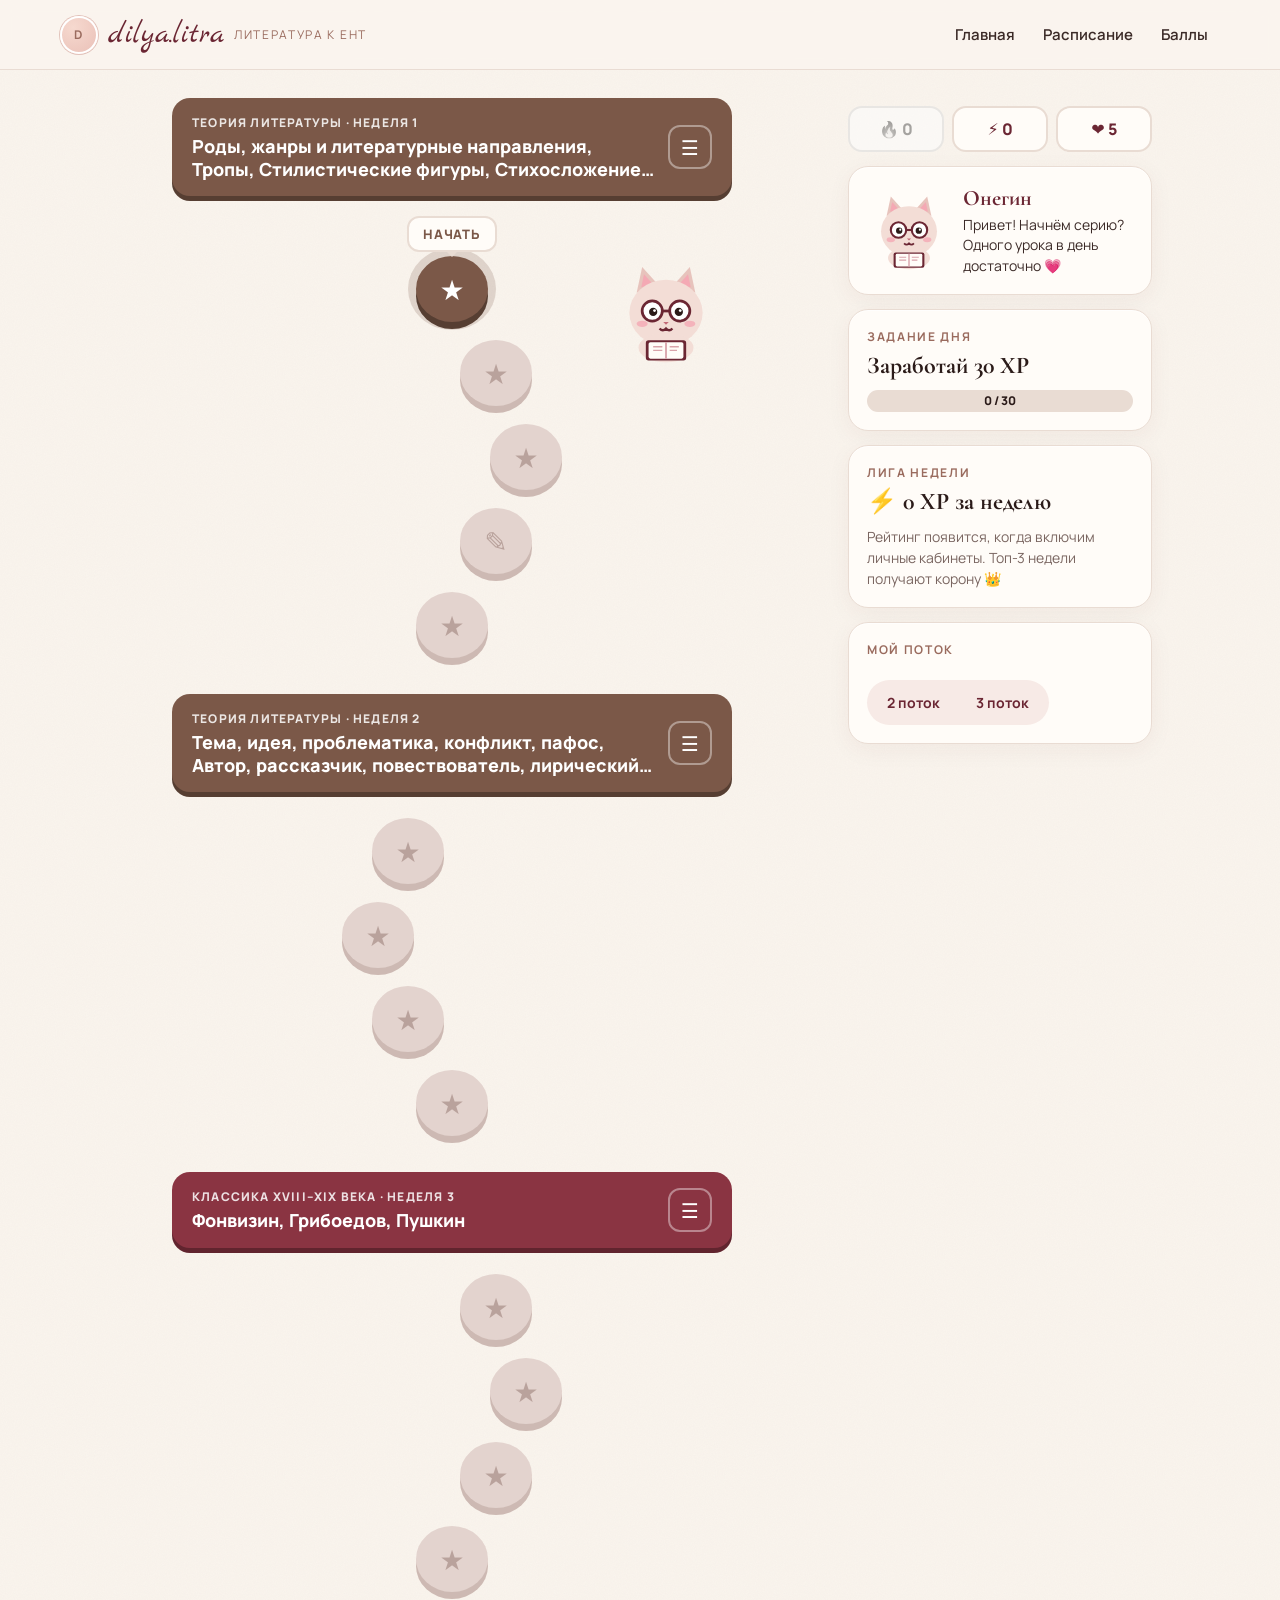
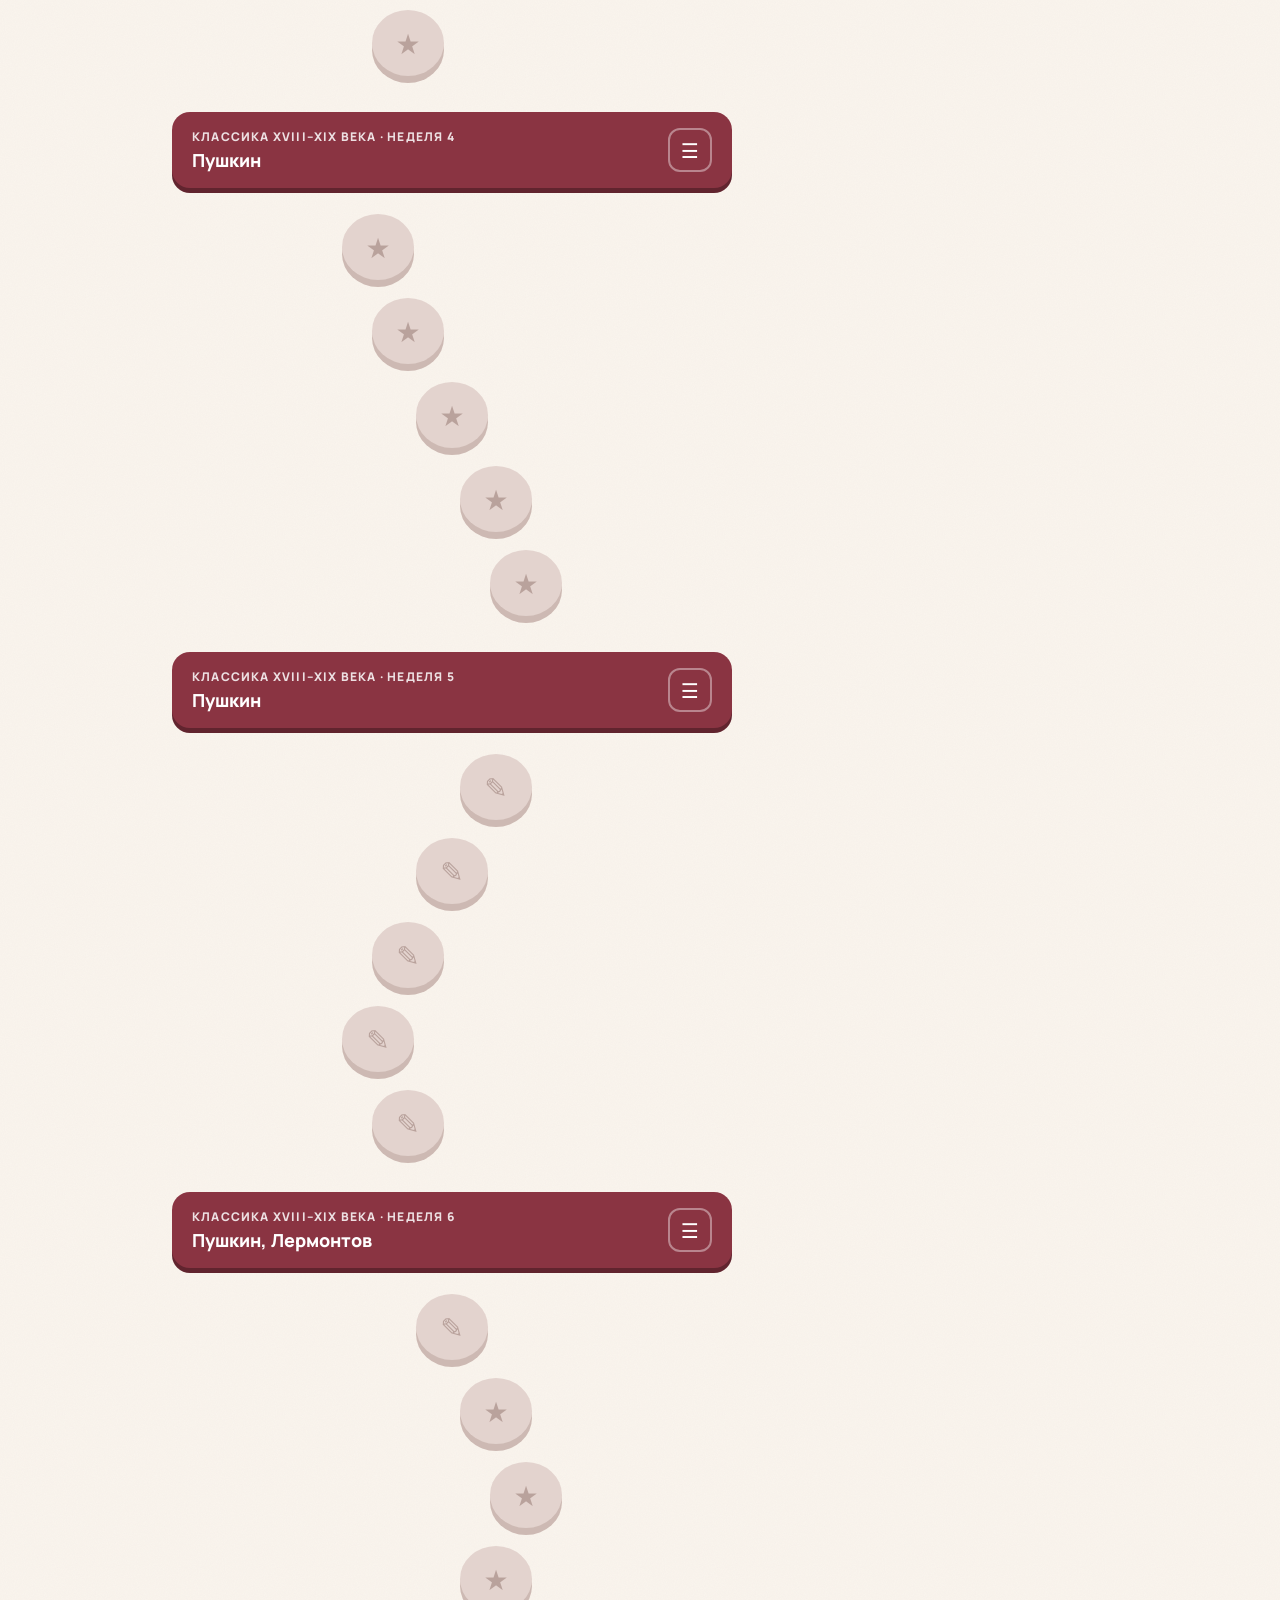
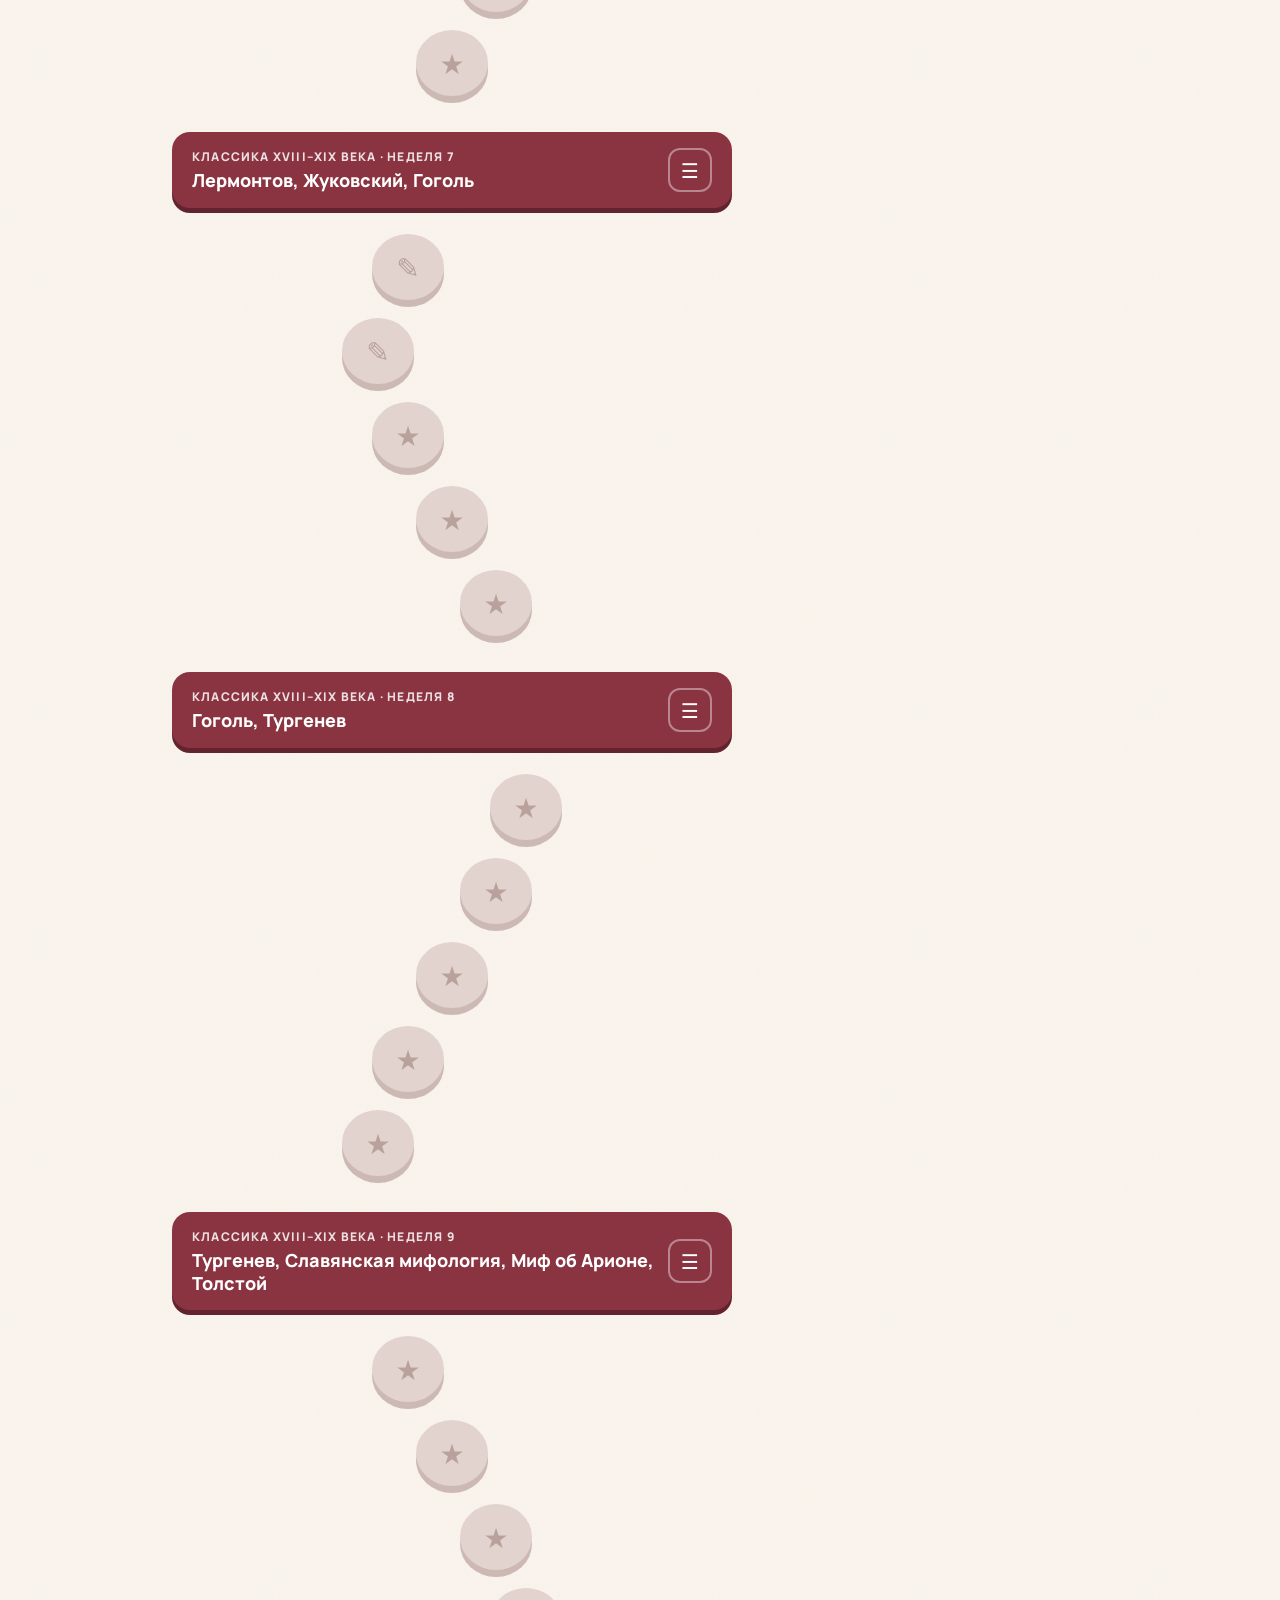
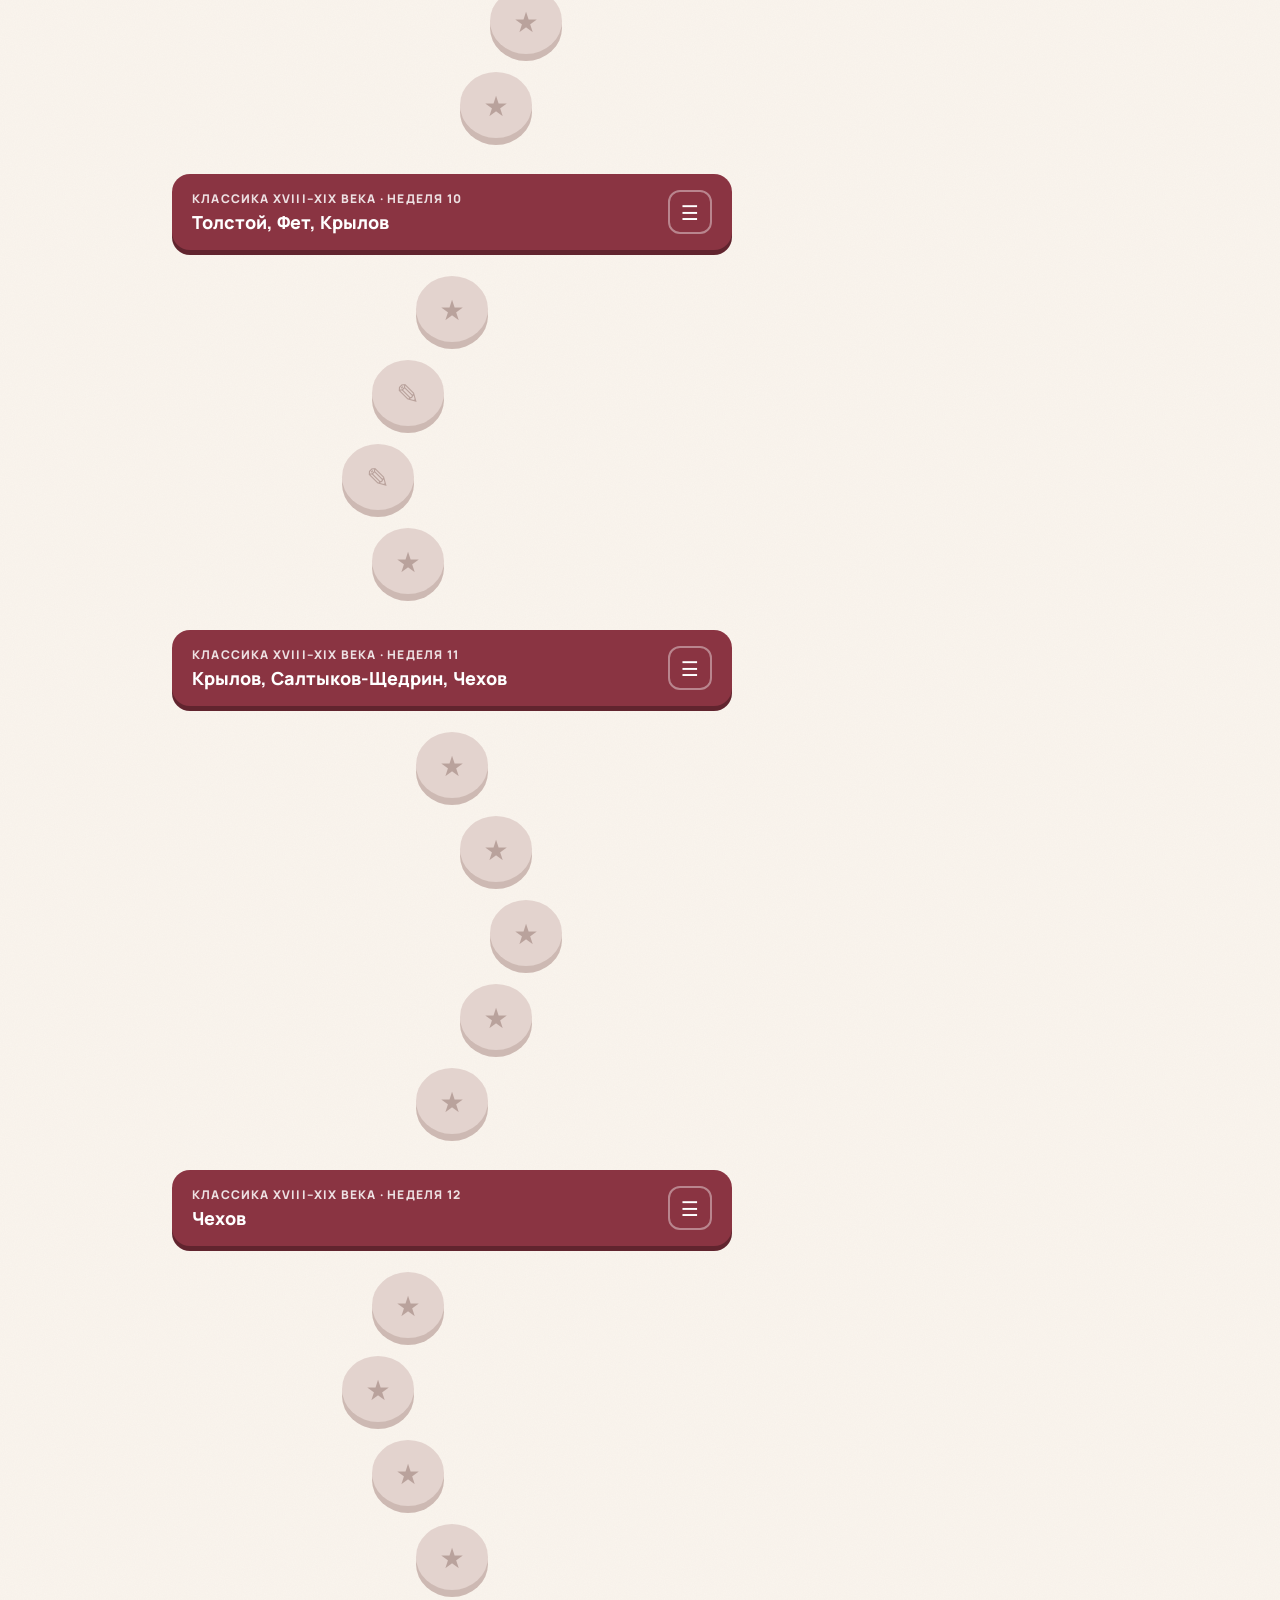
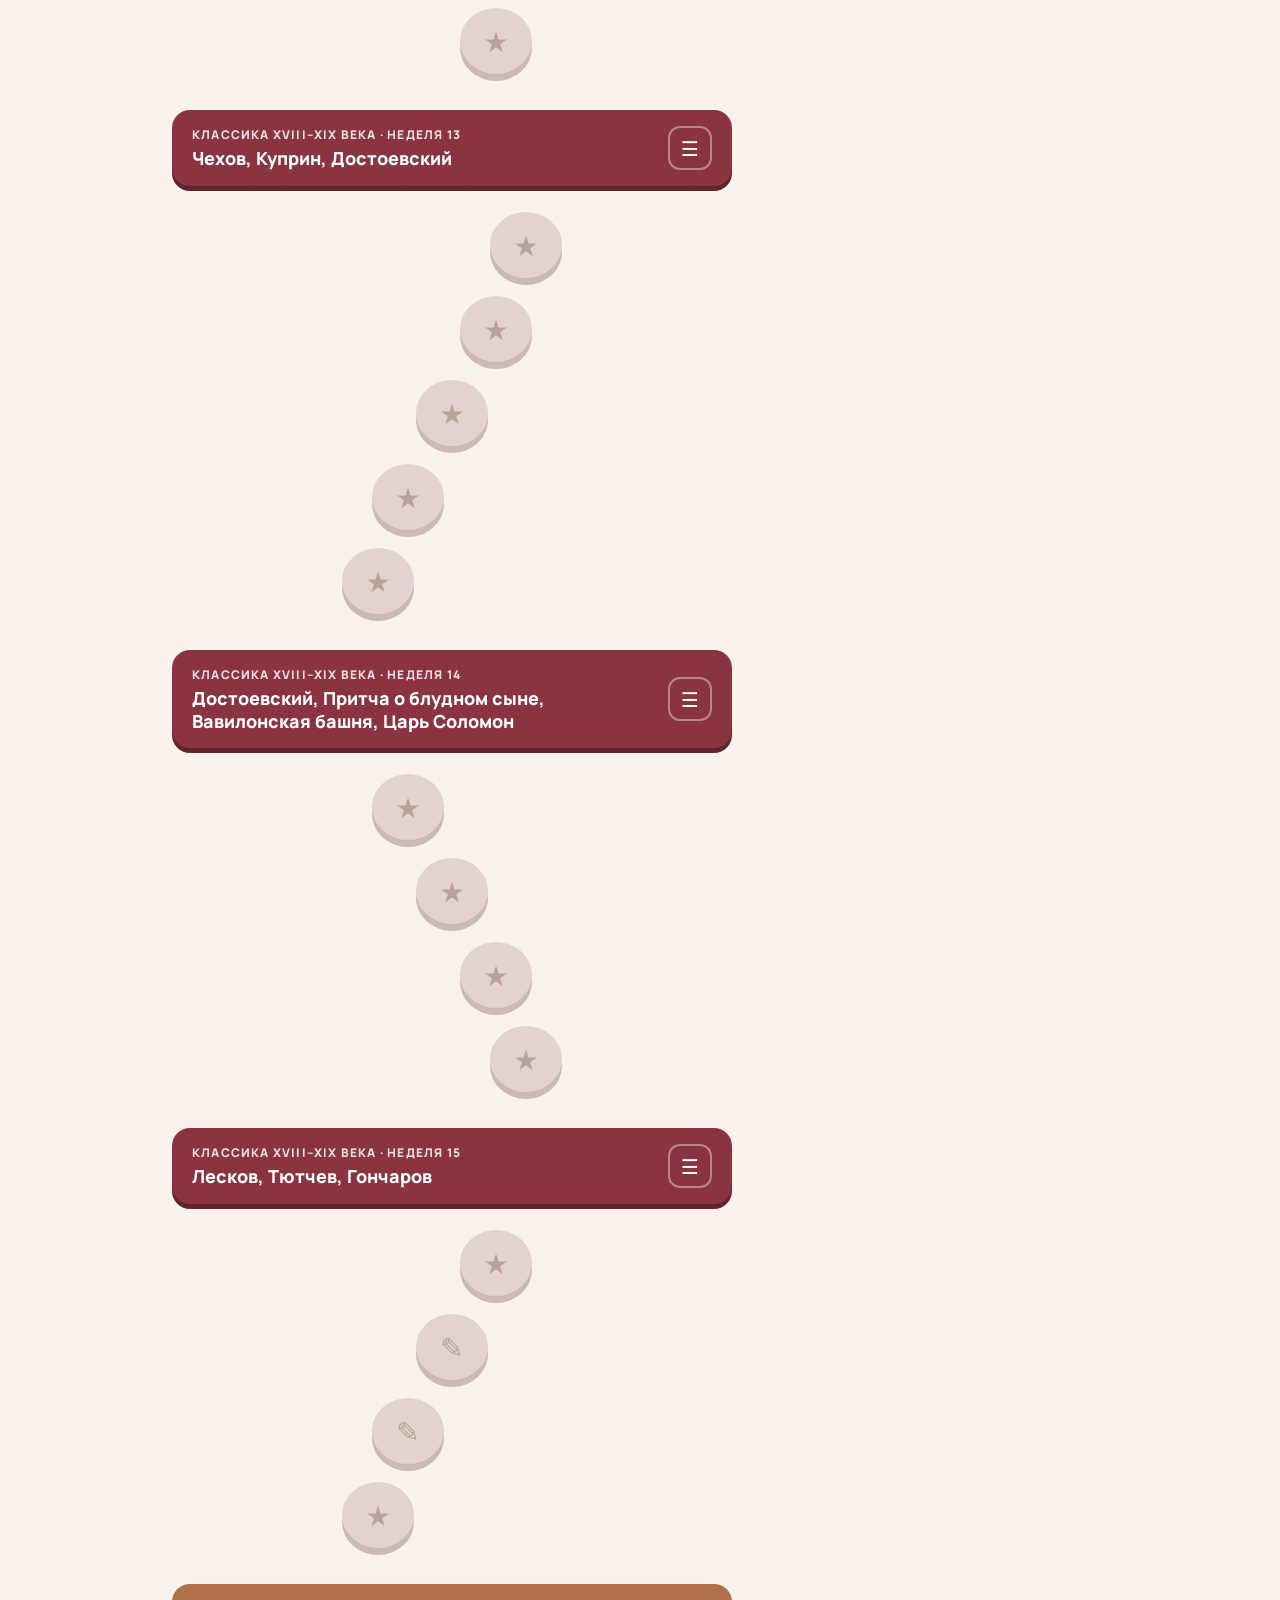
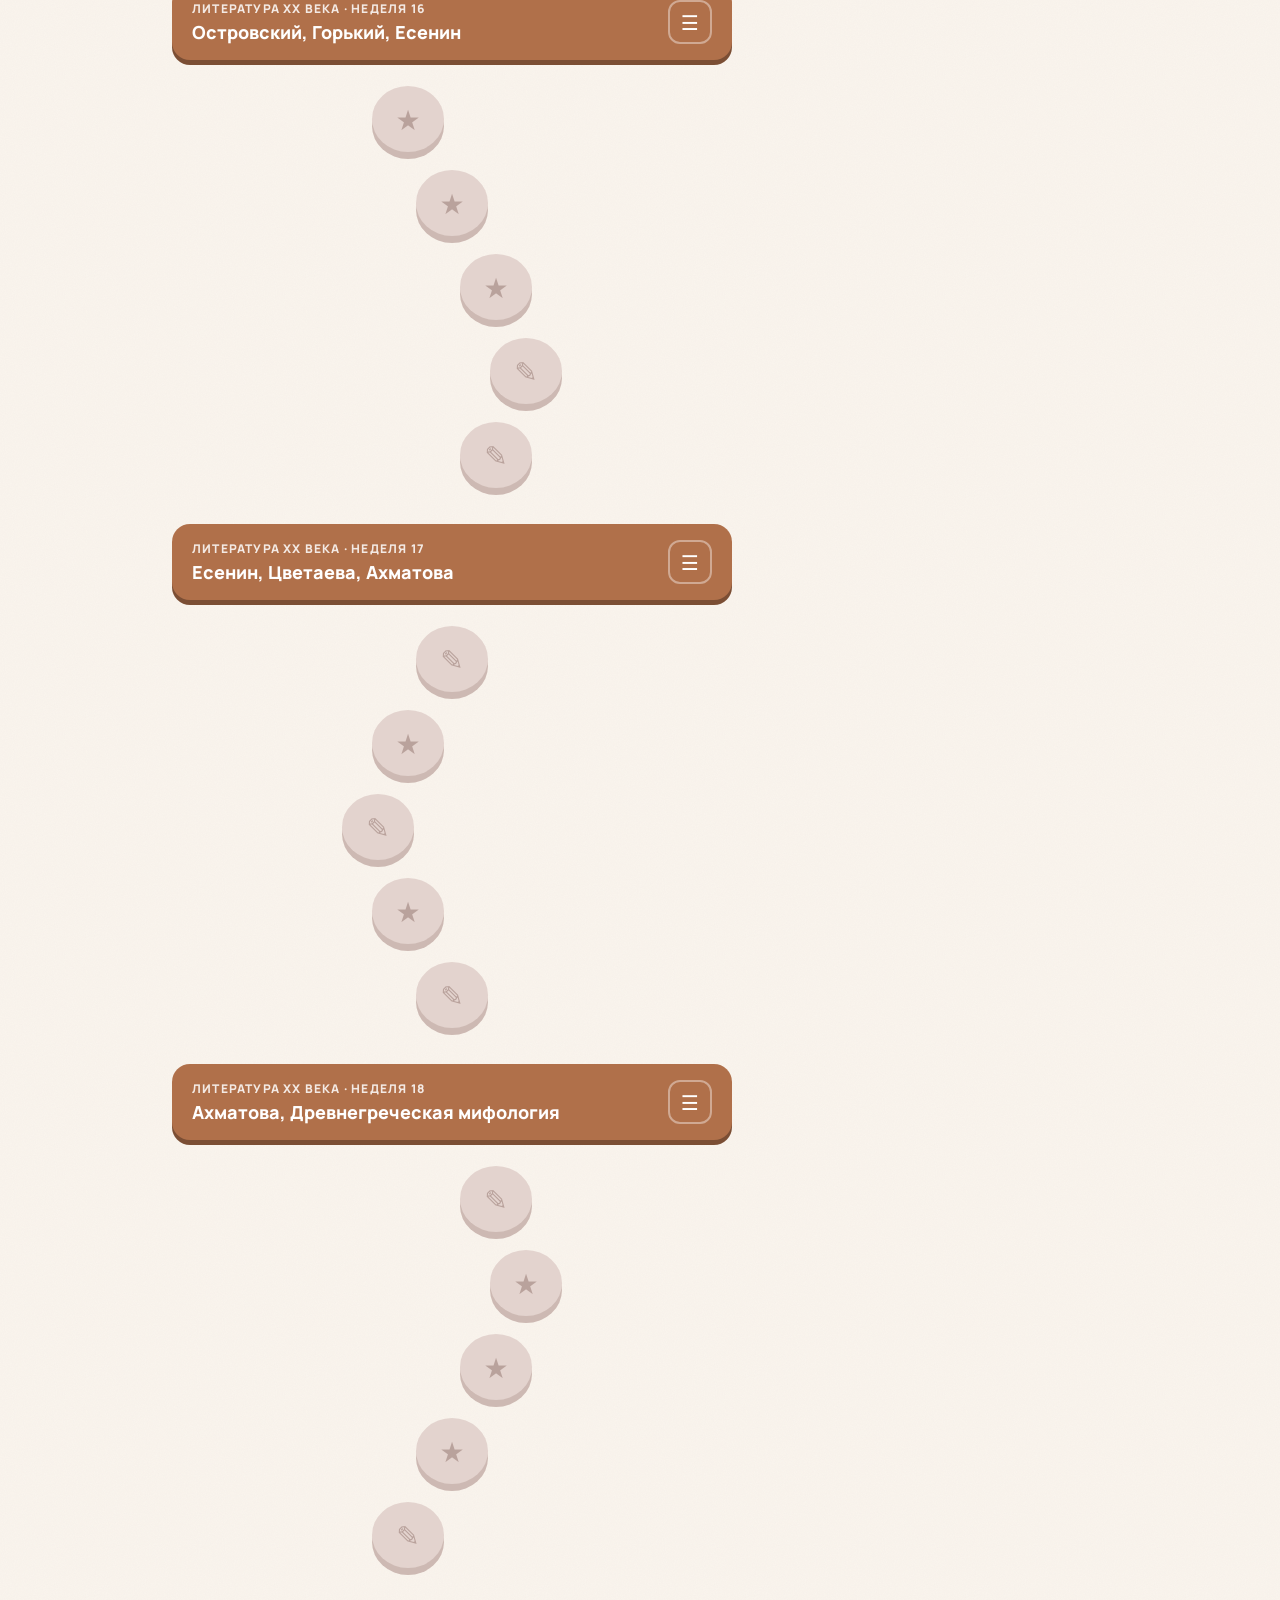
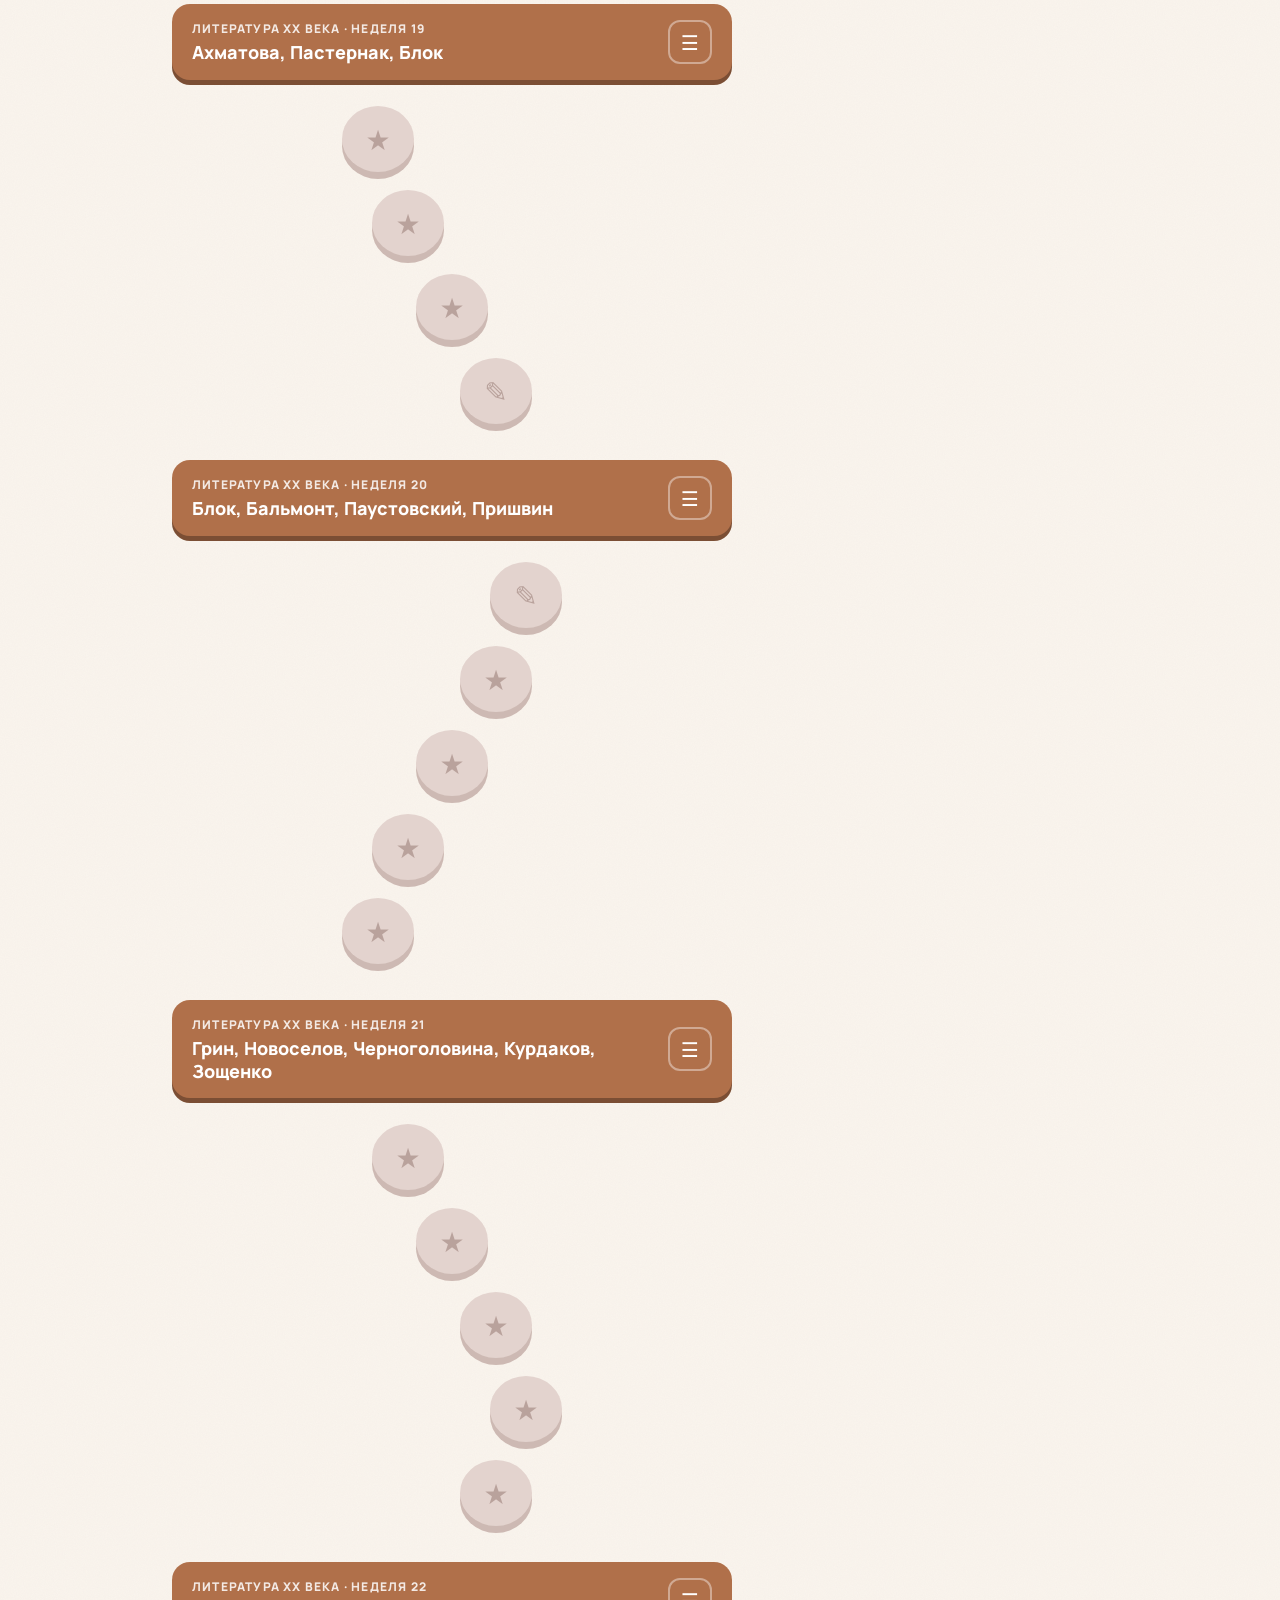
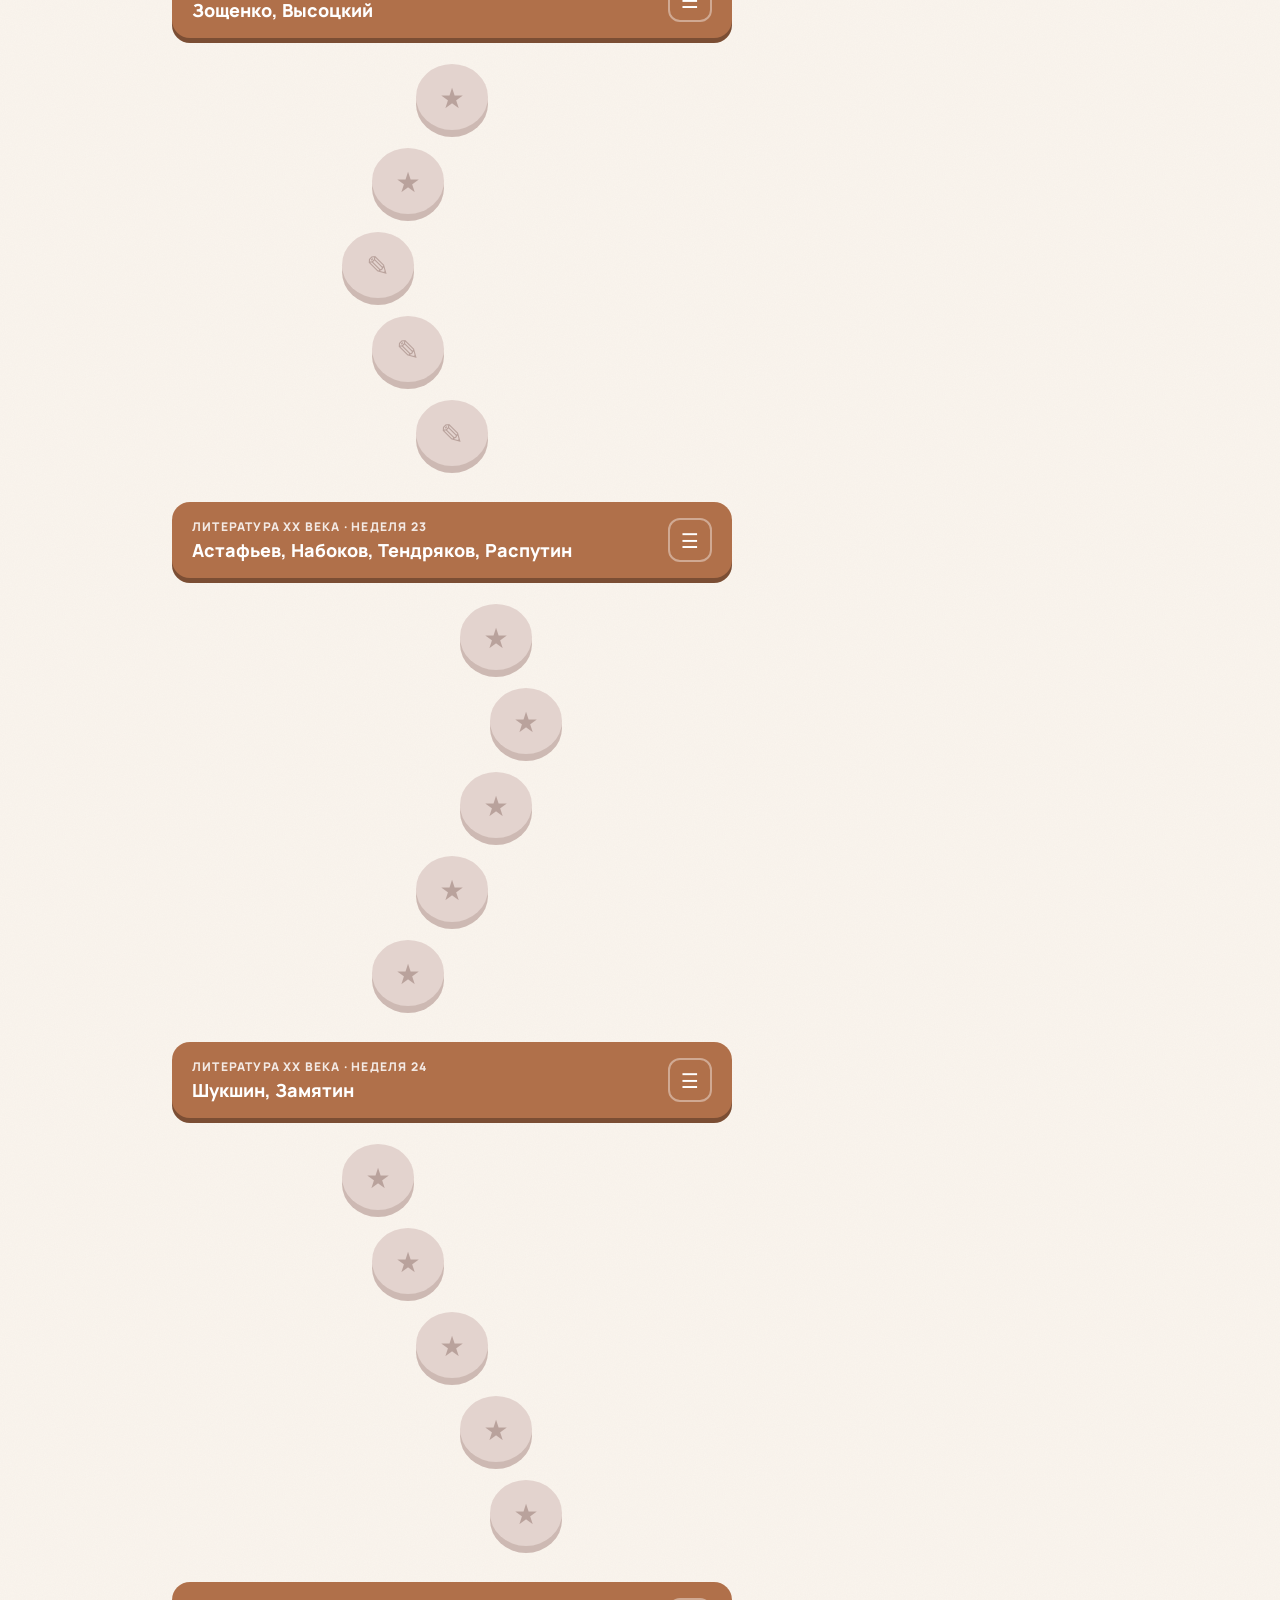
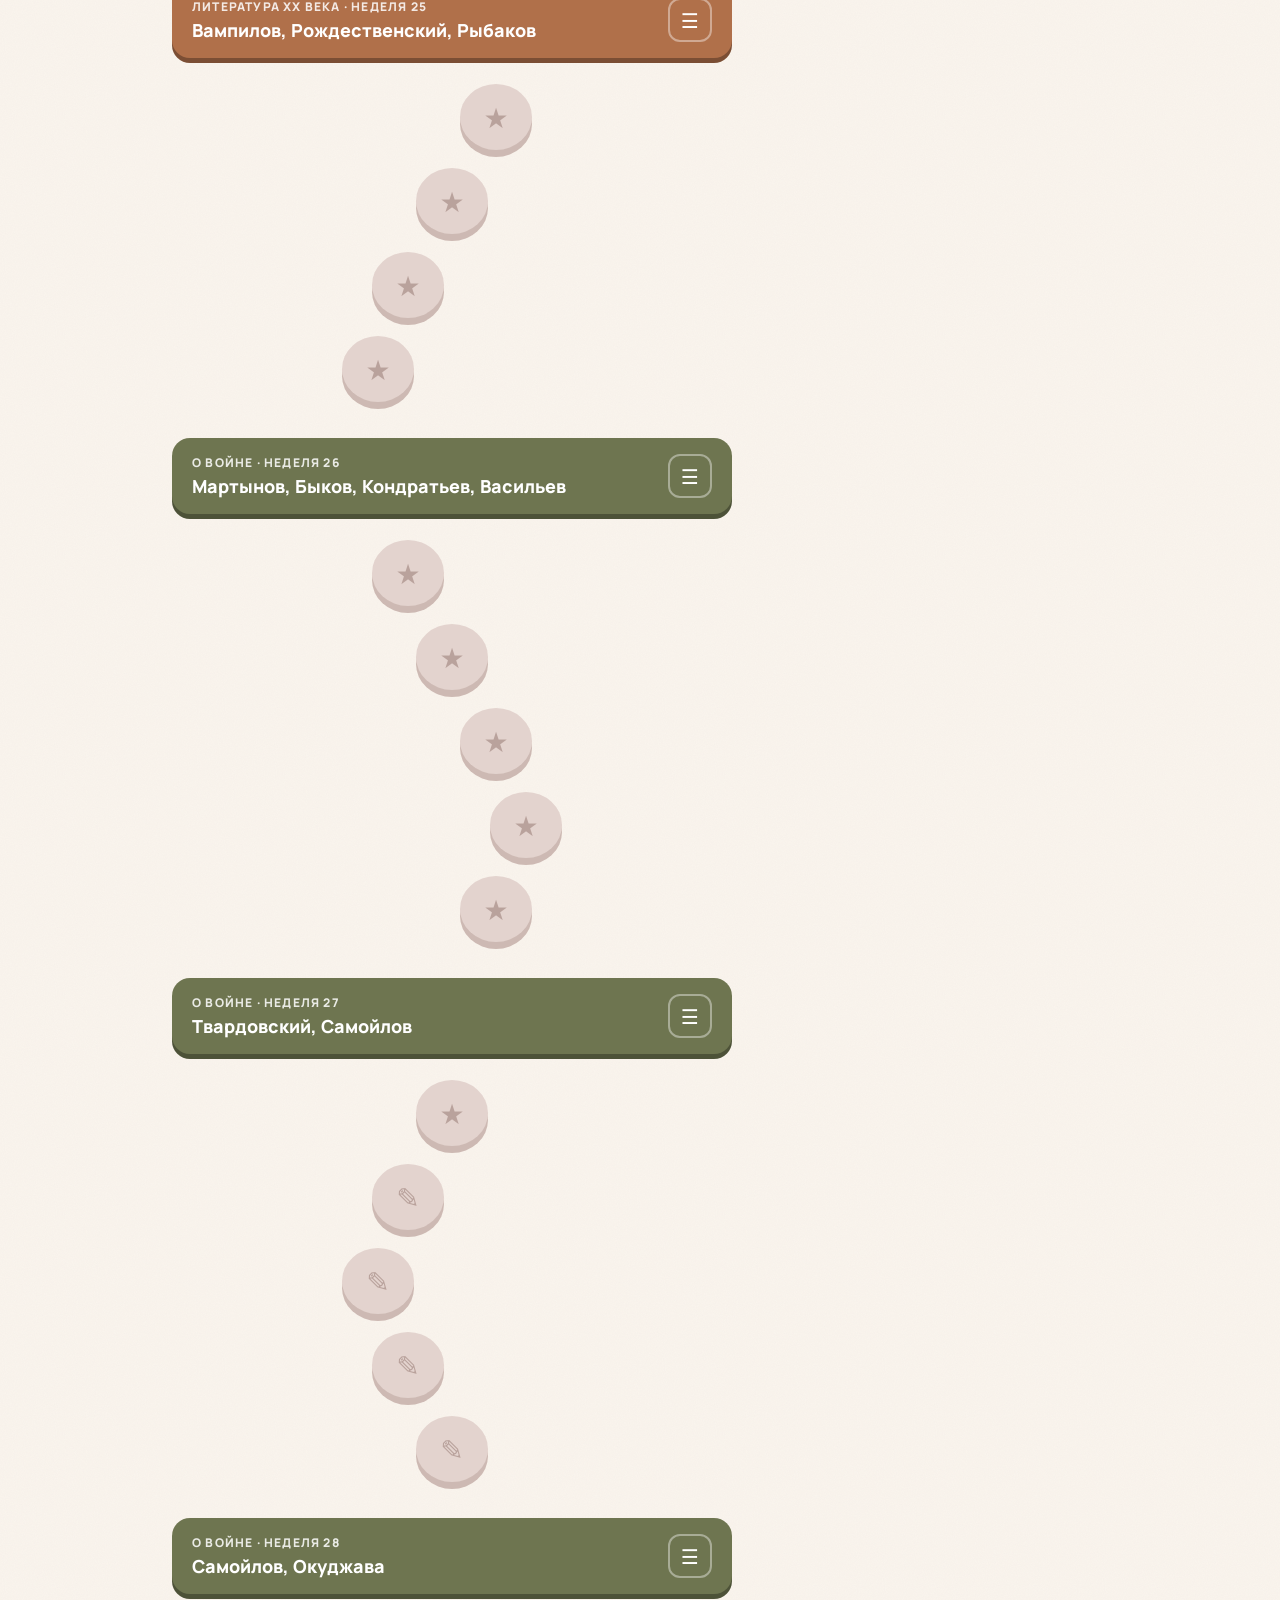
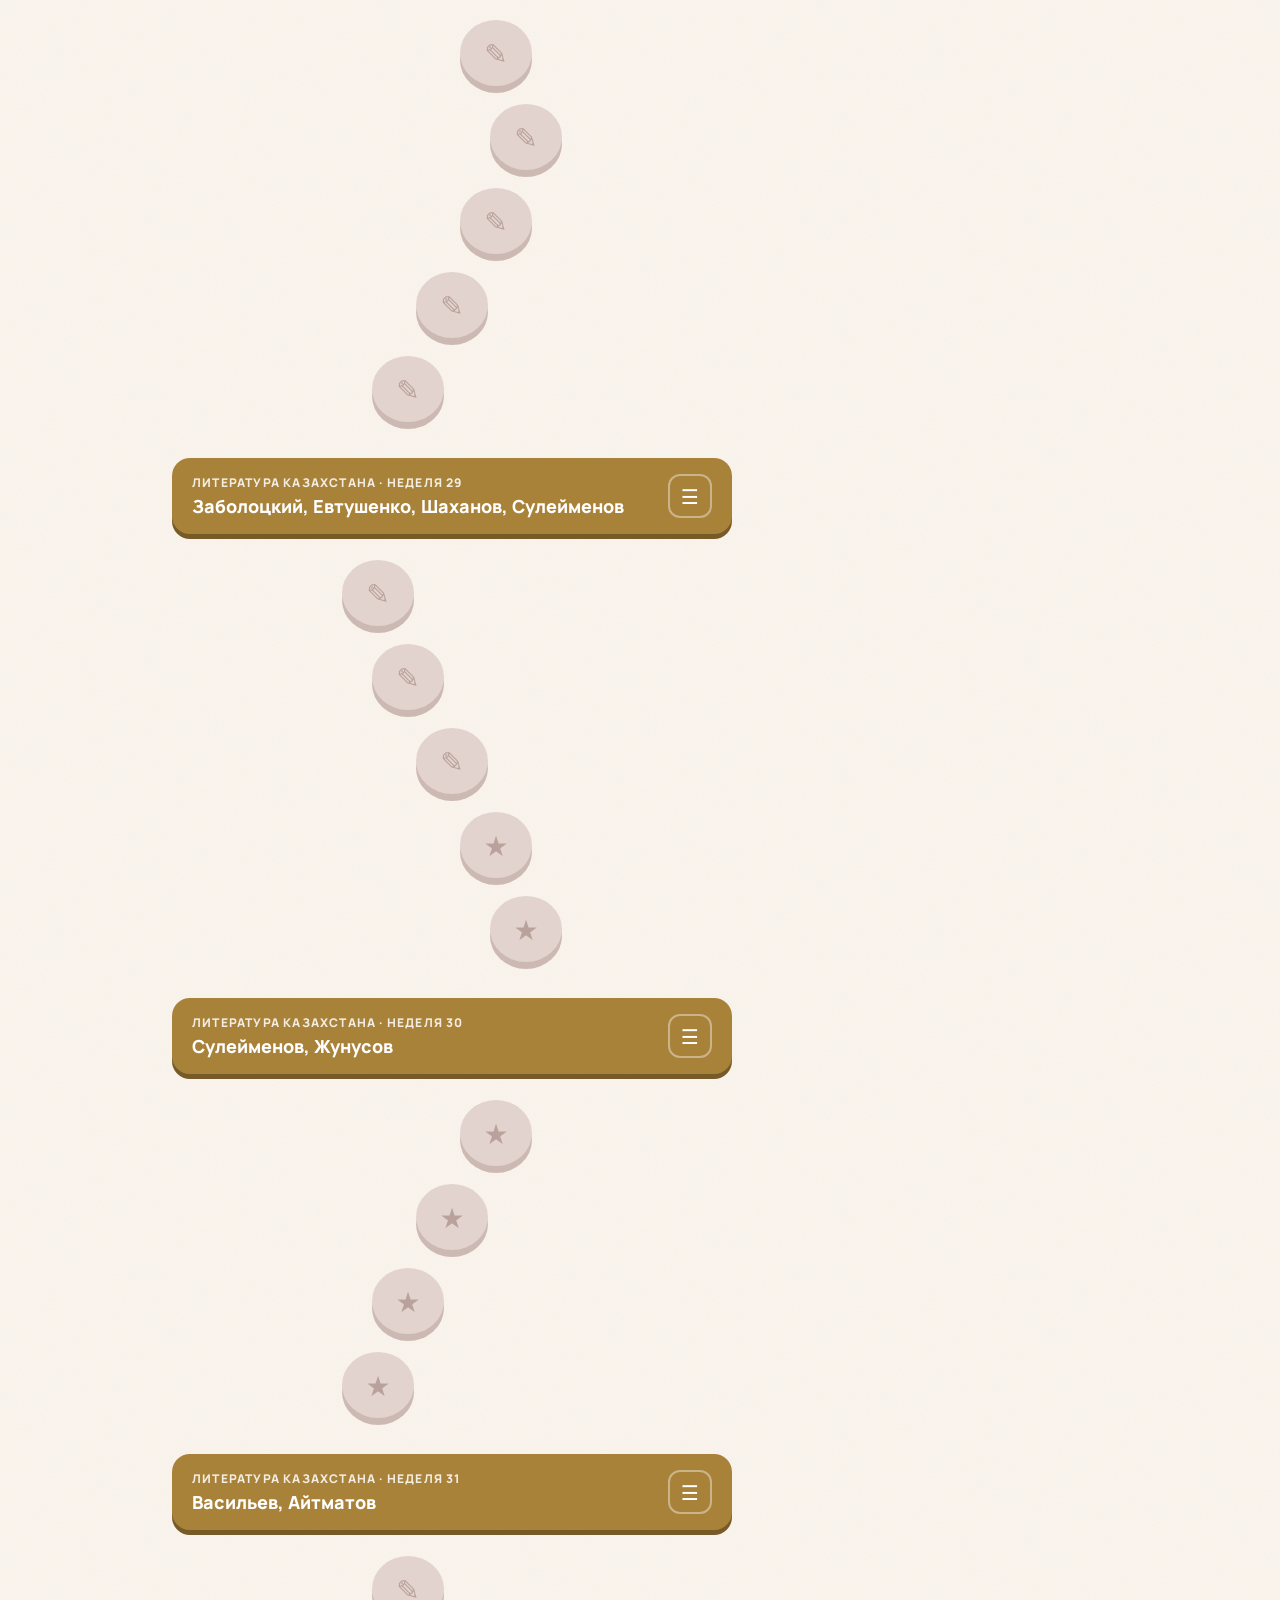
==== duo.html @ 8c33e926 "Пробный режим как Duolingo: тропинка, XP, лига, сердечки, маскот Co-Authored-By: Claude Opus 5.5 <no" ====
<!DOCTYPE html>
<html lang="ru">
<head>
<meta charset="utf-8">
<meta name="viewport" content="width=device-width, initial-scale=1">
<title>dilya.litra · литература к ЕНТ</title>
<link rel="preconnect" href="https://fonts.googleapis.com">
<link rel="preconnect" href="https://fonts.gstatic.com" crossorigin>
<link href="https://fonts.googleapis.com/css2?family=Cormorant+Garamond:wght@500;600;700&family=Marck+Script&family=Oswald:wght@600;700&family=Manrope:wght@400;500;600;700&display=swap" rel="stylesheet">
<style>
:root{
  --cream:#FBF8F4; --pink:#F6E7E5; --pink2:#EFD8D6; --rose:#F2D3D4; --rose2:#D69AA3;
  --burg:#6B2633; --burg2:#7E2B37; --brown:#7B5848; --ink:#2E1D1B; --text:#3E2A27; --muted:#6E5A55; --label:#8A5A50;
  --ok:#3F6B47; --okbg:#E6F0E4; --bad:#A3303F; --badbg:#F8E1E3;
  --serif:'Cormorant Garamond',Georgia,serif; --script:'Marck Script',cursive; --sans:'Manrope',system-ui,sans-serif;
}
*{box-sizing:border-box}
html{scroll-behavior:smooth}
body{margin:0;font-family:var(--sans);color:var(--text);background:repeating-linear-gradient(90deg,var(--pink2) 0 40px,var(--pink) 40px 80px);min-height:100vh;-webkit-font-smoothing:antialiased}
a{color:var(--burg)} a:hover{color:#4A1822}
button{font-family:inherit;cursor:pointer}
.wrap{max-width:1200px;margin:0 auto;padding:0 20px}
.card{background:var(--cream);border-radius:24px;padding:28px}
.label{margin:0;font-size:12px;font-weight:700;letter-spacing:.16em;color:var(--label);text-transform:uppercase}
.h1{margin:6px 0 0;font-family:var(--serif);font-weight:600;line-height:1;color:var(--ink)}
.h2{margin:0 0 12px;font-family:var(--serif);font-weight:700;font-size:32px;color:var(--burg)}
.script{font-family:var(--script);color:var(--burg2)}
.btn{display:inline-flex;align-items:center;justify-content:center;gap:8px;border:none;text-decoration:none;padding:14px 26px;border-radius:999px;font-weight:700;font-size:15px;min-height:48px}
.btn-dark{background:var(--burg);color:var(--cream)} .btn-dark:hover{background:#561d28;color:var(--cream)}
.btn-light{background:var(--rose);color:var(--burg)} .btn-light:hover{background:#ecc3c5;color:var(--burg)}
.tape{position:absolute;height:34px;box-shadow:0 2px 6px rgba(0,0,0,.06)}
.tape-stripe{background:repeating-linear-gradient(90deg,#E3B9B9 0 12px,#F6E5E2 12px 24px)}
.tape-burg{background:repeating-linear-gradient(90deg,var(--burg2) 0 10px,#B87A80 10px 20px)}
.tape-dots{background-color:var(--rose2);background-image:radial-gradient(circle,var(--burg2) 3px,transparent 3.5px);background-size:22px 16px}

/* шапка */
header{background:var(--cream);border-bottom:1px solid #EBD3D1;position:sticky;top:0;z-index:10}
nav{display:flex;flex-wrap:wrap;align-items:center;justify-content:space-between;gap:10px;padding:12px 20px;max-width:1200px;margin:0 auto}
.logo{text-decoration:none;display:flex;align-items:baseline;gap:8px}
.logo b{font-family:var(--serif);font-weight:700;font-size:28px;letter-spacing:.03em;color:var(--burg)}
.logo span{font-family:var(--script);font-size:22px;color:#B5606C}
.navlinks{display:flex;flex-wrap:wrap;gap:4px;align-items:center}
.navlinks a{text-decoration:none;padding:12px 12px;font-weight:600;font-size:15px}

/* главная */
.hero{position:relative;text-align:center;padding:64px 24px 48px;margin-top:40px;box-shadow:0 10px 40px rgba(107,38,51,.08)}
.hero .h1{font-size:clamp(46px,9vw,92px);letter-spacing:.02em}
.hero p.lead{margin:22px auto 0;max-width:560px;font-size:17px;line-height:1.6;color:var(--muted)}
.btns{margin-top:28px;display:flex;flex-wrap:wrap;justify-content:center;gap:12px}
.stats{display:grid;grid-template-columns:repeat(auto-fit,minmax(240px,1fr));gap:16px;margin-top:24px}
.big{margin:8px 0 0;font-family:var(--serif);font-size:52px;font-weight:700;color:var(--burg);line-height:1}
.big small{font-size:26px;color:var(--label)}
.bar{height:12px;border-radius:999px;background:var(--rose);overflow:hidden;margin-top:12px}
.bar i{display:block;height:100%;border-radius:999px;background:repeating-linear-gradient(90deg,var(--burg2) 0 8px,#9C4652 8px 16px);transition:width .4s}
.sec-title,#points{scroll-margin-top:90px}
.sec-title{display:flex;flex-wrap:wrap;align-items:baseline;gap:12px;margin:56px 0 20px}
.sec-title h2{margin:0;font-family:var(--serif);font-weight:600;font-size:44px;color:var(--ink)}
.sec-title .script{font-size:32px}
.lessons{display:grid;grid-template-columns:repeat(auto-fit,minmax(210px,1fr));gap:16px}
.lcard{background:var(--cream);border-radius:20px;overflow:hidden;display:flex;flex-direction:column;text-decoration:none;color:var(--text);transition:transform .15s,box-shadow .15s}
.lcard:hover{transform:translateY(-3px);box-shadow:0 10px 26px rgba(107,38,51,.12);color:var(--text)}
.lcard .strip{height:14px}
.lcard .in{padding:20px;display:flex;flex-direction:column;gap:6px;flex-grow:1}
.lcard h3{margin:0;font-family:var(--serif);font-weight:700;font-size:26px;line-height:1.1;color:var(--ink)}
.lcard .author{margin:0 0 10px;font-size:14px;color:var(--muted)}
.steps{margin-top:auto;display:flex;flex-direction:column;gap:6px}
.step{display:flex;justify-content:space-between;align-items:center;padding:11px 14px;border-radius:12px;background:var(--pink);font-size:14px;font-weight:600}
.step em{font-style:normal;font-weight:500;color:var(--label)}
.step.done em{color:var(--ok);font-weight:700}
.two{display:grid;grid-template-columns:repeat(auto-fit,minmax(300px,1fr));gap:16px;margin-top:56px}
.dark{background:var(--burg);color:var(--cream)}
.dark .label{color:var(--rose)}
.dark h2{color:var(--cream)}
.ent{margin:18px 0 0;padding:0;list-style:none;display:flex;flex-direction:column;gap:10px;font-size:15px;line-height:1.4}
.ent li{display:flex;gap:12px} .ent b{color:var(--rose);min-width:56px}
.rule{display:flex;justify-content:space-between;align-items:center;padding:14px 16px;border-radius:14px;background:var(--pink);margin-bottom:10px}
.rule b{font-family:var(--serif);font-size:24px;color:var(--burg)}
footer{text-align:center;padding:48px 20px 40px}

/* урок */
.lesson-layout{display:flex;flex-wrap:wrap;gap:24px;align-items:flex-start;padding-top:28px}
aside{flex:1 1 240px;max-width:100%;padding:18px}
aside a{text-decoration:none;display:flex;align-items:center;gap:12px;padding:12px;border-radius:12px;color:var(--text);margin-bottom:4px}
aside a:hover{background:var(--pink);color:var(--text)}
aside a.cur{background:var(--burg);color:var(--cream)}
.dot{width:28px;height:28px;flex-shrink:0;border-radius:999px;display:flex;align-items:center;justify-content:center;font-size:13px;font-weight:700;background:var(--rose);color:var(--burg)}
.dot.ok{background:var(--brown);color:var(--cream)}
aside a.cur .dot{background:var(--cream);color:var(--burg)}
main.lesson{flex:999 1 560px;min-width:0;display:flex;flex-direction:column;gap:18px}
.lhead{position:relative;padding:32px 28px}
.lhead .h1{font-size:clamp(40px,7vw,66px)}
.tabs{margin-top:22px;display:flex;flex-wrap:wrap;gap:8px}
.tab{border:none;padding:13px 22px;border-radius:999px;font-size:15px;font-weight:700;background:var(--rose);color:var(--burg);min-height:48px}
.tab[aria-selected="true"]{background:var(--burg);color:var(--cream)}
.video{aspect-ratio:16/9;border-radius:16px;overflow:hidden;background:linear-gradient(135deg,var(--burg),#9C4652);display:flex;align-items:center;justify-content:center;color:var(--cream);text-align:center;padding:20px}
.video iframe{width:100%;height:100%;border:0;display:block}
.rowend{display:flex;flex-wrap:wrap;gap:12px;justify-content:space-between;align-items:center;margin-top:16px}
.facts{display:grid;grid-template-columns:repeat(auto-fit,minmax(190px,1fr));gap:12px}
.facts .card{padding:18px;border-radius:18px}
.facts p{margin:6px 0 0;font-weight:600}
.notes p{margin:0 0 10px;font-size:16px;line-height:1.75}
.quote{margin:14px 0 0;padding:14px 18px;border-radius:14px;background:var(--pink);font-family:var(--serif);font-size:21px;font-style:italic;color:var(--burg)}
.heroes{display:grid;grid-template-columns:repeat(auto-fit,minmax(220px,1fr));gap:12px}
.hc{border-radius:16px;background:var(--pink);padding:16px;border-top:6px solid var(--brown)}
.hc b{font-family:var(--serif);font-size:22px;color:var(--ink)}
.hc p{margin:4px 0 0;font-size:14px;line-height:1.55;color:#5E4A45}
.scorebar{display:flex;flex-wrap:wrap;justify-content:space-between;align-items:center;gap:12px;padding:18px 24px;border-radius:20px}
.scorebar b{font-family:var(--serif);font-size:30px}
.q{padding:24px}
.q .qt{margin:6px 0 14px;font-size:18px;font-weight:600;line-height:1.45}
.opts{display:grid;grid-template-columns:repeat(auto-fit,minmax(230px,1fr));gap:8px}
.opt{text-align:left;padding:14px 16px;border-radius:12px;font-size:15px;border:2px solid #EBD3D1;background:var(--cream);color:var(--text);min-height:52px;line-height:1.35}
.opt:hover:not(:disabled){border-color:var(--rose2)}
.opt.sel{border-color:var(--burg);background:var(--pink)}
.opt.right{border-color:#4E7A55;background:var(--okbg)}
.opt.wrong{border-color:#B23A48;background:var(--badbg)}
.opt:disabled{cursor:default}
.match{display:flex;flex-direction:column;gap:10px}
.mrow{display:flex;flex-wrap:wrap;align-items:center;gap:10px;padding:10px 12px;border-radius:12px;background:var(--pink)}
.mrow span{flex:1 1 140px;font-weight:700;font-family:var(--serif);font-size:20px;color:var(--ink)}
.mrow select{flex:3 1 220px;font-family:inherit;font-size:15px;padding:12px;border-radius:10px;border:2px solid #EBD3D1;background:var(--cream);color:var(--text);min-height:48px;max-width:100%}
.mrow.right select{border-color:#4E7A55;background:var(--okbg)}
.mrow.wrong select{border-color:#B23A48;background:var(--badbg)}
.mrow .fix{flex-basis:100%;font-size:13px;color:var(--ok);font-weight:600}
.ctx{margin:4px 0 14px;padding:14px 16px;background:var(--pink);border-left:4px solid var(--burg2);border-radius:12px;font-size:15.5px;line-height:1.6;font-style:italic;white-space:pre-line}
.fb{margin:12px 0 0;font-weight:700;font-size:15px}
.fb.ok{color:var(--ok)} .fb.no{color:var(--bad)}
.namebox{display:flex;flex-wrap:wrap;gap:10px;align-items:center;margin-top:14px}
.namebox input{flex:1 1 220px;font-family:inherit;font-size:16px;padding:13px 16px;border-radius:12px;border:2px solid #EBD3D1;background:var(--cream);min-height:48px}
.final{text-align:center;border:2px dashed var(--rose2)}
.sr{position:absolute;width:1px;height:1px;overflow:hidden;clip:rect(0 0 0 0)}

.lcard.soon{opacity:.75}
.lcard.soon h3{font-size:22px}
.weeks{display:flex;flex-direction:column;gap:10px}
.week.card{padding:0;overflow:hidden;border-radius:18px}
.week summary{list-style:none;cursor:pointer;display:flex;align-items:center;gap:14px;padding:16px 20px;min-height:56px}
.week summary::-webkit-details-marker{display:none}
.week summary:hover{background:#fdf3f2}
.wnum{width:36px;height:36px;flex-shrink:0;border-radius:999px;background:var(--rose);color:var(--burg);display:flex;align-items:center;justify-content:center;font-weight:700}
.week[open] .wnum{background:var(--burg);color:var(--cream)}
.wt{flex:1;font-family:var(--serif);font-weight:700;font-size:24px;color:var(--ink)}
.wt em{font-family:var(--sans);font-style:normal;font-size:12px;font-weight:700;letter-spacing:.1em;text-transform:uppercase;background:var(--burg);color:var(--cream);padding:4px 10px;border-radius:999px;vertical-align:middle;margin-left:6px}
.wc{font-size:13px;color:var(--label);font-weight:600;text-align:right}
.week ol{list-style:none;margin:0;padding:0 12px 14px}
.week li a,.week li div{display:flex;flex-wrap:wrap;align-items:center;gap:6px 14px;padding:12px;border-radius:12px;text-decoration:none;color:var(--text)}
.week li a:hover{background:var(--pink);color:var(--text)}
.week li div{color:var(--muted)}
.ln{font-size:12px;font-weight:700;letter-spacing:.1em;text-transform:uppercase;color:var(--label);min-width:70px}
.lt{flex:1 1 260px;font-size:15px;line-height:1.4}
.lt b{font-weight:600}
.ls{font-size:13px;font-weight:700;color:var(--label);background:var(--pink);padding:5px 12px;border-radius:999px}
.ls.go{background:var(--burg);color:var(--cream)}
.ls.ok{background:var(--okbg);color:var(--ok)}
.sidesoon{display:flex;align-items:center;gap:12px;padding:12px;color:var(--muted);font-size:14px}
.sidesoon small{font-size:12px;color:var(--label)}
aside > a:last-child{display:block}
@media (max-width:600px){.wt{font-size:20px}.wc{font-size:12px}}

.about{display:flex;flex-wrap:wrap;gap:18px;align-items:flex-start}
.about p{flex:1 1 260px;margin:0}
.portrait{width:150px;height:190px;object-fit:cover;border-radius:16px;border:6px solid var(--pink);flex-shrink:0}
.figs{display:grid;grid-template-columns:repeat(auto-fit,minmax(220px,1fr));gap:14px;margin-top:16px}
.figs figure{margin:0;background:var(--pink);border-radius:16px;padding:8px}
.figs img{width:100%;height:220px;object-fit:cover;border-radius:10px;display:block}
.figs figcaption{font-size:13px;color:var(--muted);padding:8px 4px 2px;text-align:center;font-style:italic}
.hc img{width:100%;height:170px;object-fit:cover;border-radius:10px;display:block;margin-bottom:10px}
.print-only{display:none}
@page{size:A4;margin:16mm 15mm}
@media print{
  body{background:#fff !important;color:#000}
  header,footer,aside,.lhead,.noprint,.tape{display:none !important}
  .wrap,.lesson-layout{display:block !important;padding:0 !important;max-width:none}
  main.lesson{display:block !important}
  .print-only{display:block}
  .print-head{font-size:9pt;color:#8A5A50;letter-spacing:.1em;border-bottom:1px solid #EBD3D1;padding-bottom:6px;margin-bottom:10px}
  .print-head b{font-family:var(--serif);font-size:13pt;color:#6B2633;letter-spacing:0}
  .print-title{font-family:var(--serif);font-size:28pt;margin:4px 0 0;color:#2E1D1B}
  .print-sub{font-family:var(--serif);font-style:italic;font-size:14pt;color:#7E2B37;margin:0 0 12px}
  .card{box-shadow:none !important;border:1px solid #EBD3D1;border-radius:10px;padding:10px 14px !important;margin-bottom:10px;break-inside:avoid;background:#fff !important}
  .facts{display:grid;grid-template-columns:repeat(3,1fr);gap:8px;margin-bottom:10px}
  .notes p,.hc p{font-size:12pt;line-height:1.5}
  .h2{font-size:17pt;margin-bottom:6px}
  .heroes{grid-template-columns:repeat(2,1fr);gap:8px}
  .hc{break-inside:avoid;background:#fff;border:1px solid #EBD3D1}
  .quote{background:#fff;border-left:3px solid #B5606C;border-radius:0;font-size:13pt}
  .figs img{height:150px}
  .figs{grid-template-columns:repeat(3,1fr)}
  *{-webkit-print-color-adjust:exact;print-color-adjust:exact}
}

#konspekt{display:flex;flex-direction:column;gap:18px}
.notes > * + *{margin-top:14px !important}
.lead{color:var(--burg);font-weight:700}
.h3{margin:22px 0 0;font-family:var(--serif);font-weight:700;font-size:23px;color:var(--brown)}
.verse{white-space:pre-line;font-family:var(--serif);font-size:20px;line-height:1.55;color:var(--ink);background:var(--pink);border-left:4px solid var(--rose2);border-radius:0 14px 14px 0;padding:18px 22px}
.notes > p{margin-bottom:0}
.note{padding:14px 18px;border-radius:14px;background:#F8EDEC;border:2px dashed var(--rose2);font-size:15px;line-height:1.6;font-weight:600;color:var(--burg)}
.terms{display:grid;grid-template-columns:repeat(auto-fit,minmax(250px,1fr));gap:10px}
.term{background:var(--pink);border-radius:14px;padding:14px 16px}
.term b{font-family:var(--serif);font-size:21px;color:var(--burg);line-height:1.15;display:block}
.term p{margin:6px 0 0 !important;font-size:15px !important;line-height:1.55 !important}
.term .ex{color:var(--muted);font-style:italic}
.term .ex span{font-style:normal;font-weight:700;font-size:12px;letter-spacing:.08em;text-transform:uppercase;color:var(--label)}
.blist{margin:0;padding-left:20px;font-size:16px;line-height:1.7}
.blist li::marker{color:var(--rose2)}
.bsteps{margin:0;padding:0;list-style:none;counter-reset:st;display:flex;flex-direction:column;gap:8px}
.bsteps li{counter-increment:st;display:flex;gap:12px;align-items:flex-start;font-size:16px;line-height:1.55}
.bsteps li::before{content:counter(st);flex-shrink:0;width:28px;height:28px;border-radius:999px;background:var(--burg);color:var(--cream);display:flex;align-items:center;justify-content:center;font-weight:700;font-size:13px;margin-top:1px}
.tbl{overflow-x:auto;border-radius:14px;border:1px solid #EBD3D1}
.tbl table{border-collapse:collapse;width:100%;min-width:560px;font-size:14px;line-height:1.5}
.tbl th,.tbl td{padding:10px 12px;text-align:left;vertical-align:top;border-bottom:1px solid #EBD3D1}
.tbl thead th{background:var(--burg);color:var(--cream);font-weight:700;font-size:13px}
.tbl tbody th{font-weight:700;color:var(--burg);background:#FDF6F5}
.tbl tbody tr:nth-child(even) td{background:#FDF6F5}
.notes .figs:first-child{margin-top:0}
@media print{
  #konspekt{display:block}
  .term{break-inside:avoid;background:#fff;border:1px solid #EBD3D1}
  .terms{grid-template-columns:repeat(2,1fr)}
  .term b{font-size:14pt}.term p{font-size:11pt !important}
  .tbl{overflow:visible}.tbl table{min-width:0;font-size:10pt}
  .tbl thead th{background:#6B2633 !important;color:#fff !important}
  .note{background:#fff}
  .verse{background:#fff;font-size:12.5pt;padding:6px 12px;break-inside:auto}
  .notes{break-inside:auto}
  .h2{break-after:avoid}
  .notes > p{margin:0 0 6px}
  .blist,.bsteps li{font-size:12pt}
}
@media (max-width:600px){
  .verse{font-size:17px;padding:14px 14px}
  .card{padding:22px}
  .navlinks a{padding:10px 8px;font-size:14px}
  .sec-title h2{font-size:36px}
  .hero{padding:56px 18px 40px}
}
/* ===== НОВЫЙ ДИЗАЙН: литературный дневник ===== */
:root{
  --paper:#FAF5EE; --paper2:#F4ECE2; --cream:#FFFCF8; --line:#E9DCD3; --pink:#F7EAE6; --rose:#F1D6D4; --rose2:#D9A3AA;
  --burg:#6B2633; --burg2:#8A3442; --brown:#7B5848; --copper:#B0704A; --ink:#2B1B19; --text:#3B2A27; --muted:#7A6661; --label:#9A6B5E;
  --serif:'Cormorant Garamond',Georgia,serif; --script:'Marck Script',cursive; --sans:'Manrope',system-ui,sans-serif;
}
body{background-color:var(--paper);background-image:url("data:image/svg+xml,%3Csvg xmlns='http://www.w3.org/2000/svg' width='220' height='220'%3E%3Cfilter id='n'%3E%3CfeTurbulence type='fractalNoise' baseFrequency='.9' numOctaves='2' stitchTiles='stitch'/%3E%3CfeColorMatrix values='0 0 0 0 .45 0 0 0 0 .32 0 0 0 0 .28 0 0 0 .05 0'/%3E%3C/filter%3E%3Crect width='100%25' height='100%25' filter='url(%23n)'/%3E%3C/svg%3E");}
.card{background:var(--cream);border:1px solid var(--line);border-radius:20px;box-shadow:0 1px 0 rgba(255,255,255,.8) inset,0 6px 24px rgba(91,46,40,.05)}
header{background:rgba(250,245,238,.92);backdrop-filter:blur(8px);border-bottom:1px solid var(--line)}
.logo{align-items:center;gap:10px}
.mono{width:38px;height:38px;border-radius:999px;background:radial-gradient(circle at 35% 30%,#F6D9CF,#E9BFB6);display:flex;align-items:center;justify-content:center;font-family:var(--serif);font-weight:700;font-size:24px;color:var(--copper);box-shadow:inset 0 0 0 2px #fff,0 0 0 1px #E2C2BA}
.logo b{font-family:var(--script);font-weight:400;font-size:30px;letter-spacing:0;color:var(--burg)}
.logo span{font-family:var(--sans);font-size:12px;letter-spacing:.14em;text-transform:uppercase;color:var(--label)}
.navlinks a{color:var(--text);border-radius:999px}
.navlinks a:hover{background:var(--pink);color:var(--burg)}
.btn-dark{background:var(--burg)} .btn-light{background:var(--pink);color:var(--burg);box-shadow:inset 0 0 0 1px var(--rose)}
.label{letter-spacing:.14em;color:var(--label)}
.tape{height:26px;opacity:.85}
.tape-stripe{background:repeating-linear-gradient(45deg,#EBC7C4 0 6px,#F8E9E5 6px 12px)}
.tape-burg{background:repeating-linear-gradient(45deg,#C98E8F 0 6px,#E9C6C3 6px 12px)}
.tape-dots{background-color:#F3DCD8;background-image:radial-gradient(circle,#C98E8F 2.5px,transparent 3px);background-size:14px 14px}

/* главная */
.hello{display:grid;grid-template-columns:minmax(0,1.5fr) minmax(0,1fr);gap:18px;margin-top:36px}
@media (max-width:820px){.hello{grid-template-columns:1fr}}
.hero{text-align:left;padding:44px 40px;margin:0;box-shadow:0 6px 24px rgba(91,46,40,.05)}
.hero .kicker{margin:0;font-family:var(--script);font-size:30px;color:var(--rose2);line-height:1}
.hero .h1{font-size:clamp(40px,6vw,64px);line-height:1.02;margin-top:10px}
.hero .h1 i{color:var(--burg2)}
.hero p.lead{margin:16px 0 0;max-width:520px;font-size:16px;color:var(--muted);font-weight:500}
.btns{justify-content:flex-start}
.stream{display:inline-flex;gap:4px;padding:4px;border-radius:999px;background:var(--pink);margin-top:22px}
.stream button{border:0;background:transparent;padding:9px 16px;border-radius:999px;font-weight:700;font-size:14px;color:var(--burg)}
.stream button[aria-pressed="true"]{background:var(--burg);color:var(--cream)}
.side{display:flex;flex-direction:column;gap:18px}
.now{position:relative;padding:28px;background:var(--burg);color:var(--cream);border:0;overflow:hidden}
.now .label{color:#F1C9C7}
.now h3{margin:8px 0 4px;font-family:var(--serif);font-size:32px;line-height:1.05;font-weight:600}
.now p{margin:0;color:#F1D9D6;font-size:14px}
.now .btn{margin-top:18px;background:var(--cream);color:var(--burg)}
.now:after{content:"";position:absolute;right:-30px;bottom:-30px;width:140px;height:140px;border-radius:999px;border:18px solid rgba(255,255,255,.07)}
.minis{display:grid;grid-template-columns:repeat(3,1fr);gap:10px}
.mini{padding:16px 14px;text-align:center}
.mini b{display:block;font-family:var(--serif);font-size:34px;line-height:1;color:var(--burg)}
.mini span{display:block;margin-top:6px;font-size:12px;color:var(--muted);font-weight:600}
.sec-title{margin:52px 0 18px;align-items:center}
.sec-title h2{font-size:40px}
.sec-title .script{font-size:26px;color:var(--rose2)}
.era{display:inline-flex;align-items:center;gap:6px;font-size:11px;font-weight:700;letter-spacing:.1em;text-transform:uppercase;padding:5px 10px;border-radius:999px;background:color-mix(in srgb,var(--c) 12%,#fff);color:var(--c)}
.era:before{content:"";width:7px;height:7px;border-radius:999px;background:var(--c)}
.lcard{border:1px solid var(--line);border-radius:18px;background:var(--cream)}
.lcard .strip{height:6px;background:var(--c)!important}
.lcard .in{padding:18px 18px 16px;gap:8px}
.lcard h3{font-size:25px}
.lcard .author{margin:0 0 6px}
.step{background:transparent;border:1px solid var(--line);padding:9px 12px;font-weight:600}
.step.done{background:#F2F6EF;border-color:#D6E3D2}
/* карта курса */
.map{display:flex;flex-direction:column;gap:26px}
.chapter{display:grid;grid-template-columns:220px minmax(0,1fr);gap:18px}
@media (max-width:820px){.chapter{grid-template-columns:1fr}}
.chap-h{position:sticky;top:84px;align-self:start}
.chap-h .num{font-family:var(--script);font-size:26px;color:var(--c)}
.chap-h h3{margin:2px 0 6px;font-family:var(--serif);font-size:28px;line-height:1.05;color:var(--ink)}
.chap-h p{margin:0;font-size:13px;color:var(--muted)}
.chap-h .pbar{height:6px;border-radius:9px;background:var(--line);margin-top:10px;overflow:hidden}
.chap-h .pbar i{display:block;height:100%;background:var(--c)}
.weeks{gap:8px}
.week.card{border-radius:16px;border-left:4px solid var(--line)}
.week.cur{border-left-color:var(--c);box-shadow:0 8px 24px rgba(91,46,40,.08)}
.week.past .wnum{background:var(--c);color:#fff}
.wnum{background:var(--paper2);color:var(--muted);font-size:14px}
.week[open] .wnum{background:var(--c);color:#fff}
.wt{font-size:22px}
.wt em{background:var(--c)}
.ls.go{background:var(--pink);color:var(--burg)}
/* блоки ЕНТ и правила */
.dark{background:var(--ink)}
.rule{background:var(--paper)}
footer .script{color:var(--burg)}
/* урок */
.lhead .era{margin-bottom:10px}
.tab{background:var(--pink)}
.verse,.quote,.ctx,.term,.hc,.mrow{background:var(--paper)}
aside a.cur{background:var(--burg)}
.note{background:var(--paper);border-color:var(--rose)}
@media (max-width:600px){.hero{padding:34px 22px}.minis{gap:8px}.mini b{font-size:28px}.sec-title h2{font-size:32px}}
@media print{body{background:#fff!important}.card{border:1px solid #EBD3D1}}
.wt small{display:block;margin-top:2px;font-family:var(--sans);font-size:13px;font-weight:500;color:var(--muted);line-height:1.35}
.week summary{align-items:flex-start}.week summary .wnum{margin-top:2px}

/* промо-шапка */
.promo{position:relative;display:grid;grid-template-columns:minmax(0,1.25fr) minmax(0,1fr);gap:28px;align-items:center;margin-top:34px;padding:42px 40px;border-radius:28px;background:linear-gradient(135deg,#F7E9E6,#FBF4EE 60%,#F3E2DC);border:1px solid var(--line);overflow:hidden}
.promo:before{content:"";position:absolute;right:-120px;top:-120px;width:420px;height:420px;border-radius:999px;background:radial-gradient(circle,#EFCFCC 0,transparent 70%);opacity:.7}
.hl-wrap{margin:0;display:flex;flex-direction:column;align-items:flex-start;gap:8px;font-family:'Oswald',var(--sans);font-weight:700;text-transform:uppercase;line-height:1;font-size:clamp(38px,6.4vw,76px);letter-spacing:.01em}
.hl{display:inline-block;padding:8px 18px 10px}
.hl.w{background:var(--cream);color:var(--ink);box-shadow:0 4px 14px rgba(91,46,40,.06)}
.hl.b{background:var(--burg);color:var(--cream);transform:rotate(-1.2deg)}
.promo-sub{margin:22px 0 0;max-width:500px;font-size:16px;line-height:1.6;color:var(--text)}
.promo-sub b{color:var(--burg)}
.promo-hint{margin:8px 0 0;font-size:13px;color:var(--label);font-weight:600}
.promo-btn{display:flex;margin-top:22px;max-width:420px;background:var(--burg);color:var(--cream);border-radius:16px;min-height:60px;font-size:17px}
.promo-btn:hover{background:#561d28;color:var(--cream)}
.promo-pic{position:relative;justify-self:center;width:min(100%,380px)}
.polaroid{position:relative;margin:0;background:#fff;padding:12px 12px 14px;border-radius:6px;box-shadow:0 18px 40px rgba(91,46,40,.18);transform:rotate(2.5deg)}
.polaroid img{display:block;width:100%;aspect-ratio:3/4;object-fit:cover;border-radius:3px}
.polaroid figcaption{font-family:var(--script);font-size:24px;color:var(--burg);text-align:center;margin-top:8px}
.polaroid .tape{top:-12px;left:50%;width:120px;margin-left:-60px;transform:rotate(-3deg)}
.badge{position:absolute;padding:14px 18px;border-radius:14px;box-shadow:0 12px 26px rgba(91,46,40,.18);max-width:190px}
.badge b{display:block;font-family:'Oswald',var(--sans);font-size:38px;line-height:1}
.badge span{display:block;margin-top:4px;font-size:13px;font-weight:600;line-height:1.3}
.badge.b1{left:-34px;bottom:120px;background:var(--burg);color:var(--cream)}
.badge.b2{right:-22px;bottom:-14px;background:var(--rose);color:var(--burg)}
.hello2{display:grid;grid-template-columns:minmax(0,1.2fr) minmax(0,1fr);gap:18px;margin-top:18px;align-items:stretch}
.hello2 .minis{align-content:stretch}
@media (max-width:820px){
  .promo{grid-template-columns:1fr;padding:30px 20px 44px}
  .promo-pic{width:min(86%,340px)}
  .badge.b1{left:-18px;bottom:90px}.badge.b2{right:-14px}
  .hello2{grid-template-columns:1fr}
  .promo-btn{max-width:none}
}
.hl{white-space:nowrap}
.hl-wrap{font-size:clamp(30px,8.4vw,72px)}
@media (min-width:821px){.hl-wrap{font-size:clamp(40px,5.2vw,72px)}}
.badge.b2{top:34px;bottom:auto;right:-26px}
.badge.b1{bottom:70px}
.hello2{align-items:start}
.minis{height:100%}
.mini{display:flex;flex-direction:column;justify-content:center;min-height:100%}

.hero2{display:grid;grid-template-columns:minmax(0,1.5fr) minmax(0,1fr);gap:28px;align-items:center;margin-top:34px;padding:40px 44px}
.hero2 .promo-pic{width:min(100%,300px)}
@media (max-width:820px){.hero2{grid-template-columns:1fr;padding:30px 22px 36px}.hero2 .promo-pic{width:min(80%,280px)}}
/* вход и рейтинг */
.login{position:relative;max-width:560px;margin:60px auto 0;text-align:center;padding:44px 32px}
.login .kicker{margin:0;font-family:var(--script);font-size:30px;color:var(--rose2)}
.login .h1{font-size:clamp(34px,6vw,48px)}
.login .lead{margin:12px 0 0;color:var(--muted)}
.login .namebox{justify-content:center}
.lerr{margin:12px 0 0;color:var(--bad);font-weight:700}
.me{padding:0 8px;font-size:14px;font-weight:700;color:var(--burg)}
.me a{padding:0 !important;display:inline !important;color:var(--label)}
.mystream{display:inline-block;margin:20px 0 0;padding:8px 16px;border-radius:999px;background:var(--pink);color:var(--burg);font-weight:700;font-size:14px}
.keep{margin:10px 0 0 !important;padding:8px 12px;border-radius:10px;background:rgba(255,255,255,.12);font-weight:700}
.boardc{padding:14px}
.boardl{display:flex;flex-direction:column;gap:4px}
.brow{display:grid;grid-template-columns:34px 1fr auto auto;gap:12px;align-items:center;padding:10px 12px;border-radius:12px}
.brow:nth-child(-n+3) .bpl{background:var(--burg);color:var(--cream)}
.brow.mine{background:var(--pink)}
.bpl{width:30px;height:30px;border-radius:999px;background:var(--paper2);display:flex;align-items:center;justify-content:center;font-weight:700;font-size:13px;color:var(--burg)}
.bnm{font-weight:700}
.bst{font-family:var(--serif);font-weight:700;font-size:22px;color:var(--burg)}
.bbe{font-size:12px;color:var(--muted);min-width:70px;text-align:right}
.bgap{text-align:center;color:var(--muted)}
.minis{height:auto}.mini{min-height:0}

/* ===== РЕЖИМ DUOLINGO ===== */
.duo{max-width:1100px;margin:0 auto;padding:18px 20px 40px;display:grid;grid-template-columns:minmax(0,1fr) 340px;gap:36px;align-items:start}
.duoside{position:sticky;top:84px;display:flex;flex-direction:column;gap:14px}
.duoside .card{padding:18px}
.duoside h4{margin:6px 0 10px;font-family:var(--serif);font-size:24px;color:var(--ink)}
.muted{margin:0;color:var(--muted);font-size:14px;line-height:1.5}
.duobar{display:flex;gap:8px;justify-content:space-between}
.pill{flex:1;text-align:center;padding:10px 8px;border-radius:14px;background:var(--cream);border:2px solid var(--line);font-weight:800;font-size:16px;color:var(--burg)}
.pill.fire{color:#C45A2C}.pill.fire.off{filter:grayscale(1);opacity:.6}
.pathcol > .duobar{display:none;position:sticky;top:64px;z-index:5;background:var(--paper);padding:8px 0}
@media (max-width:900px){.duo{grid-template-columns:1fr;gap:0}.duoside{position:static;order:2;margin-top:30px}.duoside > .duobar{display:none}.pathcol > .duobar{display:flex}}
.catcard{display:flex;gap:12px;align-items:center}
.catcard .cat{width:84px;flex-shrink:0}
.catcard b{font-family:var(--serif);font-size:22px;color:var(--burg)}
.catcard p{margin:4px 0 0;font-size:14px;line-height:1.45;color:var(--text)}
.qbar{position:relative;height:22px;border-radius:999px;background:var(--line);overflow:hidden}
.qbar i{display:block;height:100%;background:linear-gradient(90deg,#E8A24A,#D9773A);border-radius:999px}
.qbar span{position:absolute;inset:0;display:flex;align-items:center;justify-content:center;font-size:12px;font-weight:800;color:var(--ink)}
/* тропинка */
.path{display:flex;flex-direction:column;gap:30px;max-width:560px;margin:10px auto 0}
.unit{scroll-margin-top:120px}
.ubanner{display:flex;justify-content:space-between;align-items:center;gap:12px;padding:16px 20px;border-radius:18px;background:var(--c);color:#fff;box-shadow:0 5px 0 color-mix(in srgb,var(--c) 70%,#000)}
.ubanner p{margin:0;font-size:12px;font-weight:800;letter-spacing:.1em;text-transform:uppercase;opacity:.85}
.ubanner h3{margin:4px 0 0;font-family:var(--sans);font-size:18px;font-weight:800;line-height:1.25}
.ubook{flex-shrink:0;width:44px;height:44px;border-radius:12px;border:2px solid rgba(255,255,255,.4);display:flex;align-items:center;justify-content:center;color:#fff;text-decoration:none;font-size:20px}
.uweek{margin-top:10px;padding:10px;border-radius:14px;background:var(--cream);border:1px solid var(--line);display:flex;flex-direction:column}
.uweek a{padding:8px 10px;border-radius:10px;font-size:14px;text-decoration:none;color:var(--text)}
.uweek a[href]:hover{background:var(--pink)}
.nodes{position:relative;display:flex;flex-direction:column;align-items:center;gap:18px;padding:26px 0 6px}
.nodewrap{position:relative;display:flex;flex-direction:column;align-items:center}
.node{width:72px;height:66px;border-radius:50%;border:0;font-size:28px;font-weight:900;color:#fff;background:#E3D3CE;box-shadow:0 7px 0 #CDB9B3;transition:transform .1s;color:#B9A29C}
.node:active{transform:translateY(5px);box-shadow:0 2px 0 #CDB9B3}
.node.done{background:var(--c);color:#fff;box-shadow:0 7px 0 color-mix(in srgb,var(--c) 70%,#000)}
.node.part{background:color-mix(in srgb,var(--c) 35%,#fff);color:var(--c);box-shadow:0 7px 0 color-mix(in srgb,var(--c) 50%,#fff)}
.node.cur{background:var(--c);color:#fff;box-shadow:0 7px 0 color-mix(in srgb,var(--c) 70%,#000),0 0 0 8px color-mix(in srgb,var(--c) 20%,transparent);animation:bob 1.6s ease-in-out infinite}
@keyframes bob{50%{transform:translateY(-6px)}}
.startbub{position:absolute;top:-40px;padding:7px 14px;border-radius:12px;background:var(--cream);border:2px solid var(--line);font-weight:900;font-size:13px;letter-spacing:.06em;color:var(--c);white-space:nowrap;animation:bob 1.6s ease-in-out infinite}
.startbub:after{content:"";position:absolute;left:50%;bottom:-7px;margin-left:-6px;border:6px solid transparent;border-top-color:var(--line);border-bottom:0}
.pop{position:absolute;top:84px;z-index:20;width:280px;padding:16px;border-radius:18px;background:var(--c);color:#fff;box-shadow:0 14px 30px rgba(0,0,0,.18)}
.pop:before{content:"";position:absolute;top:-8px;left:50%;margin-left:-8px;border:8px solid transparent;border-bottom-color:var(--c);border-top:0}
.pop .pl{margin:0;font-size:11px;font-weight:800;letter-spacing:.1em;text-transform:uppercase;opacity:.8}
.pop b{display:block;margin-top:4px;font-size:18px;line-height:1.2}
.pop span{display:block;font-size:13px;opacity:.85}
.popbtns{display:flex;flex-direction:column;gap:8px;margin-top:12px}
.popbtns a{display:block;text-align:center;padding:11px;border-radius:12px;background:rgba(255,255,255,.16);color:#fff;text-decoration:none;font-weight:800;font-size:14px}
.popbtns a.ok{background:rgba(255,255,255,.28)}
.popbtns a.main{background:#fff;color:var(--c);box-shadow:0 4px 0 rgba(0,0,0,.15)}
.soonp{margin:10px 0 0;font-weight:700}
.pathcat{position:absolute;top:60px;width:110px}
.pathcat.r{right:2%}.pathcat.l{left:2%}
@media (max-width:520px){.pathcat{width:80px}.pathcat.r{right:-4px}.pathcat.l{left:-4px}}
.cat{display:block;width:100%;height:auto}
/* тест */
body.duo-test header,body.duo-test footer{display:none}
.dtest{max-width:720px;margin:0 auto;min-height:100vh;display:flex;flex-direction:column;padding:18px 20px 140px}
.dtop{display:flex;align-items:center;gap:14px}
.dx{font-size:22px;text-decoration:none;color:var(--muted);padding:6px}
.dprog{flex:1;height:16px;border-radius:999px;background:var(--line);overflow:hidden}
.dprog i{display:block;height:100%;border-radius:999px;background:linear-gradient(180deg,#E58A97,#C2566A);transition:width .4s}
.dhearts{font-weight:900;color:#C2566A;font-size:18px}
.dq{margin-top:34px}
.dkind{margin:0;font-weight:800;color:var(--label);font-size:14px;text-transform:uppercase;letter-spacing:.08em}
.dq h2{margin:10px 0 22px;font-family:var(--sans);font-size:clamp(20px,3.2vw,26px);font-weight:800;line-height:1.3;color:var(--ink)}
.dctx{margin-top:14px;padding:16px 18px;border-radius:16px;border:2px solid var(--line);background:var(--cream);font-style:italic;line-height:1.6}
.dopts{display:flex;flex-direction:column;gap:10px}
.dopt,.mb{display:flex;align-items:center;gap:12px;text-align:left;padding:14px 16px;border-radius:16px;border:2px solid var(--line);border-bottom-width:5px;background:var(--cream);font-size:16px;font-weight:600;color:var(--text);min-height:58px}
.dopt:active,.mb:active{transform:translateY(2px);border-bottom-width:3px}
.dk{flex-shrink:0;width:28px;height:28px;border-radius:8px;border:2px solid var(--line);display:flex;align-items:center;justify-content:center;font-size:13px;font-weight:800;color:var(--muted)}
.dopt.sel,.mb.sel{border-color:#E8A6B0;background:#FBEDEF;color:var(--burg)}
.dopt.r,.mb.r{border-color:#7FB77E;background:#EEF7EC;color:#2F6B34}
.dopt.w,.mb.w{border-color:#E58A8A;background:#FCEDED;color:#A3303F}
.dmatch{display:grid;grid-template-columns:1fr 1fr;gap:10px}
.mcol{display:flex;flex-direction:column;gap:10px}
.mb{flex-direction:column;align-items:flex-start;justify-content:center;font-size:15px}
.mb small{font-size:12px;color:var(--label);font-weight:700}
.mb.used{opacity:.55}
.mcol .mb.used[data-l]{opacity:1;background:#FBEDEF;border-color:#E8A6B0}
.dfoot,.sheet{position:fixed;left:0;right:0;bottom:0;border-top:2px solid var(--line);background:var(--paper);padding:18px 20px}
.sin{max-width:720px;margin:0 auto;display:flex;align-items:center;justify-content:space-between;gap:16px}
.sheet.good{background:#E9F5E6;border-color:#C9E4C3}.sheet.good b{color:#2F6B34}
.sheet.bad{background:#FCEAEC;border-color:#F2C6CC}.sheet.bad b{color:#A3303F}
.sheet b{font-size:22px;font-weight:900}.sheet p{margin:4px 0 0;font-size:14px;line-height:1.4;color:var(--text)}
.dbtn{border:0;padding:15px 30px;border-radius:16px;background:var(--burg);color:#fff;font-weight:900;font-size:16px;letter-spacing:.04em;text-transform:uppercase;box-shadow:0 5px 0 #3E121B;text-decoration:none;text-align:center;flex-shrink:0;cursor:pointer}
.sheet.good .dbtn{background:#58A55C;box-shadow:0 5px 0 #3D7B40}
.sheet.bad .dbtn{background:#C2566A;box-shadow:0 5px 0 #8E3445}
.dbtn:disabled{background:#E3D3CE;box-shadow:0 5px 0 #CDB9B3;color:#fff;cursor:default}
.dbtn.ghost{background:var(--cream);color:var(--burg);border:2px solid var(--line);box-shadow:0 5px 0 var(--line)}
.dend{align-items:center;justify-content:center;text-align:center;padding-bottom:40px;position:relative;overflow:hidden}
.endbox{position:relative;z-index:2;max-width:460px}
.endbox .cat{width:150px;margin:0 auto}
.endbox h2{margin:14px 0 6px;font-family:var(--sans);font-weight:900;font-size:30px;color:#D08A2E}
.endbox p{margin:0;color:var(--muted)}
.endstats{display:grid;grid-template-columns:repeat(3,1fr);gap:10px;margin:24px 0}
.endstats div{border-radius:16px;border:2px solid var(--line);overflow:hidden;background:var(--cream)}
.endstats span{display:block;padding:6px;background:var(--burg);color:#fff;font-size:12px;font-weight:800;text-transform:uppercase}
.endstats b{display:block;padding:12px 4px;font-size:20px;color:var(--ink)}
.endbtns{display:flex;flex-direction:column;gap:12px;margin-top:20px}
.confetti{position:absolute;inset:0;pointer-events:none}
.confetti i{position:absolute;top:-20px;width:9px;height:14px;border-radius:2px;animation:fall 2.8s linear infinite}
@keyframes fall{to{transform:translateY(110vh) rotate(540deg)}}
.uweek[hidden],.pop[hidden]{display:none!important}
.ubanner h3{display:-webkit-box;-webkit-line-clamp:2;-webkit-box-orient:vertical;overflow:hidden}
.nodewrap.open{z-index:40}
.nodewrap:has(.cur){margin-top:34px}
.unit{position:relative;z-index:1}.unit:has(.nodewrap.open){z-index:50}

</style>
</head>
<body>
<header>
  <nav>
    <a class="logo" href="#/"><span class="mono">D</span><b>dilya.litra</b><span>литература к ЕНТ</span></a>
    <div class="navlinks">
      <a href="#/">Главная</a>
      <a href="#/schedule">Расписание</a>
      <a href="#/points">Баллы</a>
    </div>
  </nav>
</header>
<div id="app"></div>
<footer>
  <div class="script" style="font-size:30px">dilya.litra</div>
  <p style="margin:6px 0 0;font-size:13px;color:var(--muted)">литература к ЕНТ · <span id="year"></span></p>
</footer>

<script>
/* =========================================================
   НАСТРОЙКИ — меняй только здесь
   ========================================================= */
const CONFIG = {
  currentWeek: 1,   // какая неделя сейчас идёт — её уроки показываются на главной
  // Ссылка на Google Таблицу для результатов (появится позже). Пока пусто.
  resultsUrl: ''
};

/* Расписание курса: [номер урока, название]. */
const SCHEDULE = [
  [[1, "Роды, жанры и литературные направления"], [2, "Тропы"], [3, "Стилистические фигуры"], [4, "Стихосложение (рифма, размер, строфа, стопа)"], [5, "Сюжет, композиция и элементы сюжета"]],
  [[6, "Тема, идея, проблематика, конфликт, пафос"], [7, "Автор, рассказчик, повествователь, лирический герой, система образов"], [1, "Цикл об Илье Муромце"], [2, "Тюркская мифология (миф о создании мира)"]],
  [[3, "Д.И. Фонвизин «Недоросль»"], [4, "А.С. Грибоедов «Горе от ума»"], [5, "А.С. Пушкин «Песнь о вещем Олеге»"], [6, "А.С. Пушкин «Сказка о мертвой царевне и семи богатырях»"], [7, "А.С. Пушкин «Руслан и Людмила»"]],
  [[8, "А.С. Пушкин «Станционный смотритель»"], [9, "А.С. Пушкин «Капитанская дочка»"], [10, "А.С. Пушкин «Цыганы»"], [11, "А.С. Пушкин «Пиковая дама»"], [12, "А.С. Пушкин «Евгений Онегин»"]],
  [[13, "А.С. Пушкин. Лирика: «Арион», «Анчар»"], [14, "А.С. Пушкин. Лирика: «Памятник», «Я вас любил…»"], [15, "А.С. Пушкин. Лирика: «Я помню чудное мгновенье», «Зимнее утро»"], [16, "А.С. Пушкин. Лирика: «Зимний вечер», «На холмах Грузии»"], [17, "А.С. Пушкин. Лирика: «Желание», «Признание»"]],
  [[18, "А.С. Пушкин. Лирика: «Талисман», «Мадонна»"], [19, "М.Ю. Лермонтов «Бородино»"], [20, "М.Ю. Лермонтов «Русалка»"], [21, "М.Ю. Лермонтов «Мцыри»"], [22, "М.Ю. Лермонтов «Герой нашего времени»"]],
  [[1, "М.Ю. Лермонтов. Лирика: «У ног других я забывал», «Я не унижусь пред тобою»"], [2, "М.Ю. Лермонтов. Лирика: «Она поет – и звуки тают»"], [3, "В.А. Жуковский «Сказка о царе Берендее»"], [4, "В.А. Жуковский «Светлана»"], [5, "Н.В. Гоголь «Ночь перед Рождеством»"]],
  [[6, "Н.В. Гоголь «Ревизор»"], [7, "Н.В. Гоголь «Шинель»"], [8, "Н.В. Гоголь «Мертвые души»"], [9, "И.С. Тургенев «Муму»"], [10, "И.С. Тургенев «Бежин луг»"]],
  [[11, "И.С. Тургенев «Ася»"], [12, "Славянская мифология (миф о Солнце, мифы о представителях низшей мифологии)"], [13, "Миф об Арионе"], [14, "Л.Н. Толстой «Кавказский пленник»"], [15, "Л.Н. Толстой «После бала»"]],
  [[16, "Л.Н. Толстой «Война и мир»"], [17, "А.А. Фет. Лирика: «Шепот, робкое дыханье…», «Какое счастие: и ночь, и мы одни!..»"], [18, "А.А. Фет. Лирика: «Сияла ночь, луной был полон сад…», «Степь вечером»"], [19, "И.А. Крылов. Басни: «Волк и ягненок», «Волк на псарне»"]],
  [[20, "И.А. Крылов. Басни: «Свинья под дубом», «Демьянова уха», «Любопытный»"], [21, "М.Е. Салтыков-Щедрин «Сказка о том, как один мужик двух генералов прокормил»"], [22, "А.П. Чехов «Пересолил»"], [1, "А.П. Чехов «Дипломат»"], [2, "А.П. Чехов «Мальчики»"]],
  [[3, "А.П. Чехов «Смерть чиновника»"], [4, "А.П. Чехов «Толстый и тонкий»"], [5, "А.П. Чехов «Хамелеон»"], [6, "А.П. Чехов «Ионыч»"], [7, "А.П. Чехов «Человек в футляре»"]],
  [[8, "А.П. Чехов «Крыжовник»"], [9, "А.П. Чехов «О любви»"], [10, "А.И. Куприн «Олеся»"], [11, "А.И. Куприн «Гранатовый браслет»"], [12, "Ф.М. Достоевский «Бедные люди»"]],
  [[13, "Ф.М. Достоевский «Преступление и наказание»"], [14, "Притча о блудном сыне"], [15, "Вавилонская башня"], [16, "Царь Соломон"]],
  [[17, "Н.С. Лесков «Жемчужное ожерелье»"], [18, "Ф.И. Тютчев: «Предопределение», «Последняя любовь»"], [19, "Ф.И. Тютчев: «К.Б.» («Я встретил вас — и всё былое...»)"], [20, "И.А. Гончаров «Обломов»"]],
  [[21, "А.Н. Островский «Снегурочка»"], [22, "А.Н. Островский «Бесприданница»"], [23, "М. Горький «Старуха Изергиль»"], [24, "С.А. Есенин: «Нивы сжаты, рощи голы», «С добрым утром!»"], [25, "С.А. Есенин: «Сорокоуст», «Письмо матери»"]],
  [[26, "С.А. Есенин: «Шаганэ ты моя, Шаганэ», «Не жалею, не зову, не плачу…»"], [1, "С.А. Есенин «Письмо к женщине»"], [2, "М.И. Цветаева «Ошибка», «Тоска по Родине! Давно…»"], [3, "А.А. Ахматова «У самого моря»"], [4, "А.А. Ахматова. Лирика: «Я научилась просто, мудро жить…»"]],
  [[5, "А.А. Ахматова. Лирика: «Родная земля» «Мне голос был…»"], [6, "Древнегреческая мифология: Прометей, Икар"], [7, "Древнегреческая мифология: Актеон"], [8, "Древнегреческая мифология: Геракл"], [9, "А.А. Ахматова. Лирика: «Мужество»"]],
  [[10, "А.А. Ахматова «Реквием»"], [11, "Б.Л. Пастернак «Доктор Живаго»"], [12, "Б.Л. Пастернак «Рождественская звезда»"], [13, "А.А. Блок. Цикл «Стихи о Прекрасной даме»"]],
  [[14, "А.А. Блок. Стихи из сборника «Страшный мир»"], [15, "К.Д. Бальмонт «Фейные сказки»"], [16, "К.Г. Паустовский «Теплый хлеб»"], [17, "К.Г. Паустовский «Телеграмма»"], [18, "М.М. Пришвин «Кладовая солнца»"]],
  [[19, "А. Грин «Алые паруса»"], [20, "А. Новоселов «Санькин марал»"], [21, "Г.В. Черноголовина «Сказка об одном зёрнышке»"], [22, "Е.В. Курдаков «Псы Актеона»"], [1, "М.М. Зощенко «Обезьяний язык», «Аристократка»"]],
  [[2, "М.М. Зощенко «Не надо врать», «Любовь»"], [3, "М.М. Зощенко «Кинодрама»"], [4, "В.С. Высоцкий. Лирика: «Песня о друге», «О погибшем друге»"], [5, "В.С. Высоцкий. Лирика: «На братских могилах…», «Штрафные батальоны»"], [6, "В.С. Высоцкий. Лирика: «Военная песня», «Тот, который не стрелял»"]],
  [[7, "В.П. Астафьев «Конь с розовой гривой»"], [8, "В.П. Астафьев «Фотография, на которой меня нет»"], [9, "В. Набоков «Рождество»"], [10, "В. Тендряков «Хлеб для собаки»"], [11, "В. Распутин «Уроки французского»"]],
  [[12, "В.М. Шукшин «Сельские жители»"], [13, "В.М. Шукшин «Чудик»"], [14, "В.М. Шукшин «Сапожки»"], [15, "В.М. Шукшин «Мнение»"], [16, "Е.И. Замятин «Мы»"]],
  [[17, "А.В. Вампилов «Старший сын»"], [18, "А.В. Вампилов «Утиная охота»"], [19, "Р. Рождественский «Выбор»"], [1, "А.Н. Рыбаков «Дети Арбата»"]],
  [[2, "Л. Мартынов «Свобода»"], [3, "В.В. Быков «Сотников»"], [4, "В.В. Быков «Обелиск»"], [5, "В.Л. Кондратьев «Сашка»"], [6, "Б. Васильев «А зори здесь тихие»"]],
  [[7, "А.Т. Твардовский «Василий Тёркин»"], [8, "А.Т. Твардовский. Лирика: «Я убит подо Ржевом…»"], [9, "А.Т. Твардовский. Лирика: «Лежат они, глухие и немые…»"], [10, "А.Т. Твардовский. Лирика: «Я знаю, никакой моей вины…»"], [11, "Д.С. Самойлов. Лирика: «Сороковые», «Деревянный вагон»"]],
  [[12, "Д.С. Самойлов. Лирика: «Перебирая наши даты…»"], [13, "Д.С. Самойлов. Лирика: «Осень сорок первого»"], [14, "Б.Ш. Окуджава. Лирика: «До свидания, мальчики»"], [15, "Б.Ш. Окуджава. Лирика: «А мы с тобой, брат, из пехоты…», «Сто раз закат краснел, рассвет синел…»"], [16, "Б.Ш. Окуджава. Лирика: «Земля изрыта вкривь и вкось…»"]],
  [[17, "Н.А. Заболоцкий «В этой роще берёзовой…»"], [18, "Е.А. Евтушенко «Бабий яр», «Лицо победы»"], [19, "Е.А. Евтушенко «Баллада о штрафном батальоне», «Свадьбы»"], [1, "М. Шаханов «Отрарская поэма о побеждённом победителе, или Просчёт Чингисхана»"], [2, "О.О. Сулейменов «Земля, поклонись человеку»"]],
  [[3, "О.О. Сулейменов «Волчата»"], [4, "О.О. Сулейменов «Последнее слово акына Смета»"], [5, "С. Жунусов «Прозрение»"], [6, "С. Жунусов «Первый вагон» (сборник рассказов)"]],
  [[7, "П. Васильев. Лирика: «И имя твое, словно песня…», «Так мы идем с тобой и балагурим»"], [8, "П. Васильев. Лирика: «Не добраться к тебе! На чужом берегу», «Не знаю, близко ль, далеко ль, не знаю…»"], [9, "П. Васильев. Лирика: «Когда-нибудь сощуришь глаз», «Вся ситцевая, летняя, приснись…»"], [10, "Ч. Айтматов «Первый учитель»"], [11, "Ч. Айтматов «Красное яблоко»"]],
  [[12, "Ч. Айтматов «Плаха»"], [13, "Г.Х. Андерсен «Снежная королева»"], [14, "О. Уайльд «Соловей и роза»"], [15, "А. Гофман «Щелкунчик и Мышиный король»"], [16, "У. Блейк «Тигр»"]],
  [[17, "Д. Толкин «Хоббит, или Туда и обратно»"], [18, "Р. Брэдбери «Зелёное утро»"], [19, "Р. Брэдбери «Улыбка»"], [20, "У. Шекспир «Ромео и Джульетта»"], [21, "У. Шекспир. Сонеты № 10, 13, 23"]],
  [[22, "У. Шекспир. Сонеты № 90, 116"], [23, "А. де Сент-Экзюпери «Маленький принц»"], [24, "Э.М. Ремарк «Три товарища»"]]
];

/* Готовые уроки: «неделя/урок»: id урока из списка LESSONS ниже. */
const READY = { '7/1':'lerm1', '7/2':'lerm2', '7/3':'berendey', '7/4':'svetlana', '7/5':'noch', '8/6':'revizor', '8/7':'shinel', '8/8':'dushi', '8/9':'mumu', '8/10':'bezhin', '9/11':'asya', '9/12':'slavmif', '9/13':'arionmif', '9/14':'plennik', '9/15':'posle', '10/16':'vim', '10/17':'fet1', '10/18':'fet2', '10/19':'krylov1', '11/20':'krylov2', '11/21':'generaly', '11/22':'peresolil', '11/1':'diplomat', '11/2':'malchiki', '12/3':'smertch', '12/4':'tolstyi', '12/5':'hameleon', '12/6':'ionych', '12/7':'futlyar', '13/8':'kryzh', '13/9':'olyubvi', '13/10':'olesya', '13/11':'braslet', '13/12':'bednye', '14/13':'pin', '14/14':'bludny', '14/15':'vavilon', '14/16':'solomon', '15/17':'zhemchug', '15/18':'tyutchev1', '15/19':'tyutchev2', '15/20':'oblomov', '16/21':'snegur', '16/22':'bespr', '16/23':'izergil', '16/24':'esenin1', '16/25':'esenin2', '17/26':'esenin3', '17/1':'esenin4', '17/2':'cvetaeva1', '17/3':'ahmatova1', '17/4':'ahmatova2', '18/5':'ahmatova3', '18/6':'prometei', '18/7':'akteon', '18/8':'gerakl', '18/9':'muzhestvo', '19/10':'rekviem', '19/11':'zhivago', '19/12':'rozhdzvezda', '19/13':'blok1', '20/14':'blok2', '20/15':'balmont', '20/16':'teplhleb', '20/17':'telegramma', '20/18':'kladovaya', '21/19':'alyeparusa', '21/20':'maral', '21/21':'zernyshko', '21/22':'psyakteona', '21/1':'zoshchenko1', '22/2':'zoshchenko2', '22/3':'kinodrama', '22/4':'vysotsky1', '22/5':'vysotsky2', '22/6':'vysotsky3', '23/7':'konroz', '23/8':'fotografia', '23/9':'rozhdestvo', '23/10':'hlebsobaki', '23/11':'urokifr', '24/12':'selzhiteli', '24/13':'chudik', '24/14':'sapozhki', '24/15':'mnenie', '24/16':'myzamyatin', '25/17':'starshysyn', '25/18':'utinaya', '25/19':'vybor', '25/1':'detiarbata', '26/2':'svobodam', '26/3':'sotnikov', '26/4':'obelisk', '26/5':'sashka', '26/6':'zorizdes', '27/7':'terkin', '27/8':'rzhev', '27/9':'lezhat', '27/10':'vinatvard', '27/11':'samoilov1', '28/12':'samoilov2', '28/13':'samoilov3', '28/14':'okudzhava1', '28/15':'okudzhava2', '28/16':'okudzhava3', '29/17':'zabolotsky1', '29/18':'evtushenko1', '29/19':'evtushenko2', '29/1':'shakhanov1', '29/2':'suleimenov1', '30/3':'volchata', '30/4':'smet', '30/5':'prozrenie', '30/6':'pervyvagon', '31/7':'vasiliev1', '31/8':'vasiliev2', '31/9':'vasiliev3', '31/10':'pervuchitel', '31/11':'krasnoeyabloko', '32/12':'plaha', '32/13':'snezhkoroleva', '32/14':'solovei', '32/15':'shchelkunchik', '32/16':'tigr', '33/17':'hobbit', '33/18':'zelutro', '33/19':'ulybka', '33/20':'romeo', '33/21':'sonety1', '34/22':'sonety2', '34/23':'malprints', '34/24':'tritovarishcha', '6/18':'talisman', '6/19':'borodino', '6/20':'rusalka', '6/21':'mcyri', '6/22':'geroy', '4/8':'smotritel', '4/9':'dochka', '4/10':'cygany', '4/11':'dama', '4/12':'onegin', '5/13':'arion', '5/14':'pamyatnik', '5/15':'mgnovenie', '5/16':'zimvecher', '5/17':'zhelanie', '1/1':'rody', '1/2':'tropy', '1/3':'figury', '1/4':'stih', '1/5':'syuzhet', '2/6':'tema', '2/7':'obrazy', '2/1':'ilya', '2/2':'turk', '3/3':'nedorosl', '3/4':'gore', '3/5':'oleg', '3/6':'carevna', '3/7':'ruslan' };

/* Содержимое готовых уроков.
   video — вставь ссылку на YouTube (например https://youtu.be/XXXX). Пока пусто — покажется «скоро будет». */
const LESSONS = [
/* ===== НЕДЕЛЯ 1: ТЕОРИЯ ЛИТЕРАТУРЫ ===== */
{
  id:'rody', num:1, title:'Роды, жанры и литературные направления', author:'Теория литературы', tape:'tape-stripe', video:'',
  subtitle:'теория литературы',
  facts:[['Рода','эпос · лирика · драма'],['Плюс','лиро-эпос'],['Направления','от классицизма до модернизма']],
  blocks:[
    {h:'Литературные роды', items:[
      {p:'Литературный род — самая крупная группа произведений, объединённых способом изображения жизни. Деление литературы на роды восходит к древнегреческому философу Аристотелю. Вся художественная литература делится на три рода: эпос, лирику и драму. Произведения на стыке эпоса и лирики относят к лиро-эпосу.'},
      {terms:[
        ['Эпос (от греч. «слово, повествование»)','Рассказ о событиях, людях, их поступках, происходящих во времени и пространстве. Есть сюжет, герои, обстановка, рассказчик или повествователь. Автор как бы со стороны рассказывает о том, что произошло. Пишется чаще прозой.','«Капитанская дочка», «Муму», «Война и мир», «Шинель»'],
        ['Лирика (от греч. «лира» — музыкальный инструмент)','Передаёт мысли, чувства, переживания, впечатления человека. Главное — внутренний мир лирического героя. Сюжета обычно нет, произведения небольшие, чаще в стихах.','«Я помню чудное мгновенье…», «Зимнее утро», «Парус»'],
        ['Драма (от греч. «действие»)','Произведение, предназначенное для постановки на сцене. Всё раскрывается через диалоги и монологи героев; авторская речь — только в ремарках (пояснениях) и списке действующих лиц. Делится на действия (акты) и явления (сцены).','«Недоросль», «Горе от ума», «Ревизор», «Бесприданница»'],
        ['Лиро-эпос','Соединяет сюжет и героев (эпос) с выражением чувств автора, лирическими отступлениями (лирика).','«Мцыри», «Руслан и Людмила», «Евгений Онегин», «Светлана», басни Крылова']
      ]},
      {table:{head:['Признак','Эпос','Лирика','Драма'], rows:[
        ['Что изображается','События, жизнь людей','Чувства, мысли, переживания','Действие, конфликт героев'],
        ['Сюжет','Есть','Обычно нет','Есть'],
        ['Кто «говорит»','Повествователь, рассказчик','Лирический герой','Сами герои (диалог, монолог)'],
        ['Форма','Чаще проза','Чаще стихи','Пьеса для сцены'],
        ['Особые элементы','Описания, портреты, пейзажи','Образ лирического героя','Ремарки, действия, явления']
      ]}}
    ]},
    {h:'Жанры', items:[
      {p:'Жанр — исторически сложившийся тип произведения внутри рода со своими устойчивыми признаками: объёмом, темой, строением, характером героев.'},
      {table:{head:['Род','Жанры','Примеры из курса'], rows:[
        ['Эпос','роман, роман-эпопея, повесть, рассказ, новелла, очерк, сказка, былина, притча, миф, легенда','«Обломов», «Герой нашего времени» (романы); «Война и мир» (роман-эпопея); «Ася», «Шинель» (повести); «Хамелеон», «Муму» (рассказы); «Илья Муромец и Соловей-разбойник» (былина)'],
        ['Лирика','ода, элегия, послание, сонет, эпиграмма, песня, гимн, романс, стихотворение','сонеты Шекспира; «Памятник» Пушкина (ода); «Желание» (элегия)'],
        ['Драма','комедия, трагедия, драма (собственно драма)','«Ревизор», «Недоросль» (комедии); «Ромео и Джульетта» (трагедия); «Бесприданница» (драма)'],
        ['Лиро-эпос','поэма, баллада, басня, роман в стихах','«Мцыри», «Цыганы» (поэмы); «Песнь о вещем Олеге», «Светлана» (баллады); басни Крылова; «Евгений Онегин» (роман в стихах)']
      ]}},
      {h3:'Эпические жанры'},
      {terms:[
        ['Роман','Большое эпическое произведение: много героев, несколько сюжетных линий, изображение жизни за долгий период.','«Обломов», «Преступление и наказание»'],
        ['Роман-эпопея','Огромное произведение о судьбах людей на фоне важнейших исторических событий, о жизни народа.','«Война и мир» Толстого'],
        ['Повесть','Средний эпический жанр: меньше героев и событий, чем в романе, обычно одна главная сюжетная линия.','«Ася», «Станционный смотритель», «Шинель»'],
        ['Рассказ','Малый эпический жанр: один или несколько эпизодов из жизни героя, мало действующих лиц.','«Хамелеон», «Толстый и тонкий», «Чудик»'],
        ['Новелла','Короткий рассказ с острым, неожиданным сюжетом и внезапной развязкой.',''],
        ['Очерк','Рассказ о реальных событиях и людях, близкий к документу.',''],
        ['Сказка','Повествование о вымышленных, часто волшебных событиях; бывает народная и литературная.','«Сказка о мёртвой царевне»'],
        ['Былина','Русская народная эпическая песня о подвигах богатырей.','«Илья Муромец и Соловей-разбойник»'],
        ['Притча','Короткий иносказательный рассказ с поучительным смыслом.','Притча о блудном сыне'],
        ['Миф','Древнее сказание о богах, героях, происхождении мира.','Миф об Арионе, мифы о Прометее']
      ]},
      {h3:'Лирические жанры'},
      {terms:[
        ['Ода','Торжественное стихотворение, прославляющее событие, героя, идею.','«Памятник» Пушкина'],
        ['Элегия','Грустное стихотворение-размышление о жизни, любви, смерти.','«Желание» Пушкина'],
        ['Послание','Стихотворение-обращение к конкретному человеку.','«К Чаадаеву» Пушкина'],
        ['Сонет','Стихотворение из 14 строк со строгой рифмовкой.','Сонеты Шекспира'],
        ['Эпиграмма','Короткое насмешливое стихотворение о человеке.',''],
        ['Гимн','Торжественная хвалебная песнь.','']
      ]},
      {h3:'Драматические жанры'},
      {terms:[
        ['Комедия','Высмеивает пороки людей и общества; обычно счастливый конец.','«Ревизор», «Недоросль», «Горе от ума»'],
        ['Трагедия','Неразрешимый конфликт, обычно гибель главного героя.','«Ромео и Джульетта»'],
        ['Драма','Серьёзный конфликт из обычной жизни, без комического и без обязательной гибели героя (но может быть трагичным).','«Бесприданница» Островского']
      ]},
      {h3:'Лиро-эпические жанры'},
      {terms:[
        ['Поэма','Большое стихотворное произведение с сюжетом и лирическими отступлениями.','«Мцыри», «Руслан и Людмила», «Цыганы», «Василий Тёркин»'],
        ['Баллада','Стихотворный рассказ с напряжённым, часто таинственным или фантастическим сюжетом.','«Песнь о вещем Олеге», «Светлана»'],
        ['Басня','Короткий нравоучительный рассказ, чаще в стихах; герои — животные, предметы; в начале или в конце — мораль; используется аллегория.','«Волк и ягнёнок», «Свинья под дубом»'],
        ['Роман в стихах','Роман, написанный стихами, с лирическими отступлениями.','«Евгений Онегин»']
      ]}
    ]},
    {h:'Литературные направления', items:[
      {p:'Литературное направление — это общность писателей одной эпохи, объединённых сходными взглядами на мир и на искусство, общими темами, героями, художественными приёмами. Направления сменяют друг друга, как поколения.'},
      {table:{head:['Направление','Время','Главные черты','Писатели и произведения курса'], rows:[
        ['Классицизм','XVII — XVIII век','Подражание античным образцам; культ разума; строгие правила: три единства (места, времени, действия); герои делятся на положительных и отрицательных; «говорящие» фамилии; деление жанров на высокие (ода, трагедия) и низкие (комедия, басня)','Д.И. Фонвизин «Недоросль»; М.В. Ломоносов, Г.Р. Державин'],
        ['Сентиментализм','Конец XVIII века','Культ чувства; внимание к внутреннему миру простого человека; природа как утешение; чувствительность, слёзы; «и крестьянки любить умеют»','Н.М. Карамзин «Бедная Лиза»; ранний Жуковский'],
        ['Романтизм','Начало XIX века','Исключительный герой в исключительных обстоятельствах; бунтарь, одиночка, изгнанник; противопоставление мечты и реальности, героя и толпы; яркая природа, экзотика, фантастика, интерес к фольклору и истории','В.А. Жуковский «Светлана»; М.Ю. Лермонтов «Мцыри»; А.С. Пушкин «Цыганы»; М. Горький «Старуха Изергиль»'],
        ['Реализм','XIX век (с 1820–1830-х годов)','Правдивое изображение жизни; типичные герои в типичных обстоятельствах; характер зависит от среды и обстоятельств; герой развивается; социальные проблемы; психологизм','Пушкин «Капитанская дочка», «Евгений Онегин»; Гоголь; Тургенев; Толстой; Достоевский; Чехов; Гончаров'],
        ['Модернизм','Конец XIX — начало XX века','Поиск новых форм, отказ от старых правил; течения: символизм, акмеизм, футуризм','См. ниже']
      ]}},
      {terms:[
        ['Символизм','Мир полон тайных смыслов, передаваемых через символы; музыкальность стиха, намёк, загадочность.','А.А. Блок «Стихи о Прекрасной Даме»; К.Д. Бальмонт'],
        ['Акмеизм','Ясность, точность слова, «вещность», возвращение к реальному миру.','А.А. Ахматова (ранняя лирика)'],
        ['Футуризм','Разрушение старых традиций, словотворчество, эпатаж.','В.В. Маяковский']
      ]},
      {note:'Запомни: романтический герой — исключительный в исключительных обстоятельствах; реалистический — типичный в типичных обстоятельствах. Классицизм — разум, сентиментализм — чувство.'},
      {p:'Многие произведения соединяют черты разных направлений: «Недоросль» — классицизм с чертами реализма; «Горе от ума» — классицизм, романтизм и реализм; «Цыганы» — романтизм, переходящий в реализм.'}
    ]},
    {h:'Что нужно запомнить', items:[
      {table:{head:['Вопрос','Ответ'], rows:[
        ['Три рода литературы','Эпос, лирика, драма (+ лиро-эпос)'],
        ['Кто ввёл деление на роды?','Аристотель'],
        ['Род «Ревизора», «Горя от ума»','Драма (комедия)'],
        ['Род «Мцыри», «Евгения Онегина»','Лиро-эпос'],
        ['Жанр «Войны и мира»','Роман-эпопея'],
        ['Жанр «Песни о вещем Олеге», «Светланы»','Баллада'],
        ['Сколько строк в сонете?','14'],
        ['Три единства классицизма','Места, времени, действия'],
        ['Главное в сентиментализме','Чувство, внутренний мир простого человека'],
        ['Герой романтизма','Исключительный, в исключительных обстоятельствах'],
        ['Герой реализма','Типичный, в типичных обстоятельствах'],
        ['Течения модернизма','Символизм, акмеизм, футуризм']
      ]}}
    ]}
  ],
  questions:[
    {type:'one', text:'Кто первым разделил литературу на роды?', opts:['Платон','Гомер','Аристотель','М.В. Ломоносов'], right:[2]},
    {type:'one', text:'Сколько основных литературных родов?', opts:['Пять','Четыре','Два','Три'], right:[3]},
    {type:'one', text:'Что главное в лирическом произведении?', opts:['Внутренний мир лирического героя','События и поступки людей','Диалоги и монологи героев','Ремарки автора'], right:[0]},
    {type:'one', text:'Какое произведение является романом-эпопеей?', opts:['«Обломов»','«Война и мир»','«Ася»','«Мцыри»'], right:[1]},
    {type:'one', text:'Сколько строк в сонете?', opts:['12','16','14','8'], right:[2]},
    {type:'one', text:'К какому жанру относятся «Песнь о вещем Олеге» и «Светлана»?', opts:['Поэма','Ода','Элегия','Баллада'], right:[3]},
    {type:'one', text:'Жанр «Евгения Онегина» —', opts:['роман в стихах','поэма','роман-эпопея','повесть'], right:[0]},
    {type:'one', text:'Три единства классицизма — это единство…', opts:['темы, идеи и конфликта','места, времени и действия','автора, героя и читателя','сюжета, фабулы и композиции'], right:[1]},
    {type:'one', text:'«И крестьянки любить умеют» — главная мысль какого направления?', opts:['Классицизм','Романтизм','Сентиментализм','Реализм'], right:[2]},
    {type:'one', text:'«Типичный герой в типичных обстоятельствах» — признак…', opts:['романтизма','классицизма','символизма','реализма'], right:[3]},
    {type:'one', text:'К какому течению модернизма относят раннюю лирику А.А. Ахматовой?', opts:['Акмеизм','Символизм','Футуризм','Сентиментализм'], right:[0]},
    {type:'one', text:'К какому жанру относится «Бесприданница» Островского?', opts:['Комедия','Драма','Трагедия','Повесть'], right:[1]},
    {type:'one', ctx:'Городничий. Я пригласил вас, господа, с тем, чтобы сообщить вам пренеприятное известие: к нам едет ревизор.\nАммос Фёдорович. Как ревизор?\nАртемий Филиппович. Как ревизор?\nГородничий. Ревизор из Петербурга, инкогнито. И ещё с секретным предписаньем.', text:'К какому литературному роду относится произведение, из которого взят фрагмент?', opts:['Эпос','Лирика','Лиро-эпос','Драма'], right:[3]},
    {type:'one', ctx:'Городничий. Я пригласил вас, господа, с тем, чтобы сообщить вам пренеприятное известие: к нам едет ревизор.\nАммос Фёдорович. Как ревизор?\nАртемий Филиппович. Как ревизор?\nГородничий. Ревизор из Петербурга, инкогнито. И ещё с секретным предписаньем.', text:'Как в этом роде литературы раскрываются характеры героев?', opts:['Через описания и пейзажи повествователя','Через диалоги и монологи; авторская речь — только в ремарках','Через переживания лирического героя','Через лирические отступления автора'], right:[1]},
    {type:'one', ctx:'Городничий. Я пригласил вас, господа, с тем, чтобы сообщить вам пренеприятное известие: к нам едет ревизор.\nАммос Фёдорович. Как ревизор?\nАртемий Филиппович. Как ревизор?\nГородничий. Ревизор из Петербурга, инкогнито. И ещё с секретным предписаньем.', text:'Определите жанр произведения.', opts:['Комедия','Трагедия','Поэма','Баллада'], right:[0]},
    {type:'match', text:'Соотнесите литературный род и произведение.', pairs:[['Эпос','«Муму»'],['Лирика','«Парус»'],['Драма','«Недоросль»'],['Лиро-эпос','«Мцыри»']]},
    {type:'match', text:'Соотнесите направление и его главную черту.', pairs:[['Классицизм','культ разума, три единства'],['Сентиментализм','культ чувства, внимание к простому человеку'],['Романтизм','исключительный герой в исключительных обстоятельствах'],['Реализм','типичный герой в типичных обстоятельствах']]},
    {type:'many', text:'Какие жанры относятся к эпосу? (от 1 до 3 ответов)', opts:['Рассказ','Сонет','Роман','Повесть','Трагедия'], right:[0,2,3]},
    {type:'many', text:'Кто из писателей курса — символисты? (от 1 до 3 ответов)', opts:['Д.И. Фонвизин','В.В. Маяковский','А.А. Блок','А.А. Ахматова','К.Д. Бальмонт'], right:[2,4]},
    {type:'many', text:'Какой жанр относится к драме? (от 1 до 3 ответов)', opts:['Баллада','Трагедия','Элегия','Ода','Повесть'], right:[1]}
  ]
},
{
  id:'tropy', num:2, title:'Тропы', author:'Теория литературы', tape:'tape-burg', video:'',
  subtitle:'слова в переносном значении',
  facts:[['Что это','слова в переносном значении'],['Зачем','делают речь образной'],['На ЕНТ','найти троп в строке']],
  blocks:[
    {h:'Что такое троп', items:[
      {p:'Троп (от греч. tropos — «поворот») — слово или выражение, употреблённое в переносном значении. В основе тропа — сопоставление двух предметов или явлений, похожих или связанных между собой. Тропы делают речь образной, яркой, выразительной, помогают увидеть привычное по-новому.'},
      {p:'Прямое значение: «золотое кольцо» (сделано из золота). Переносное: «золотая осень» (жёлтая, как золото, прекрасная) — это уже троп (эпитет, метафора).'},
      {note:'Отличай: тропы — это переносное значение СЛОВА; стилистические фигуры — особое построение ФРАЗЫ (порядок слов, повторы, интонация).'}
    ]},
    {h:'Основные тропы', items:[
      {terms:[
        ['Эпитет','Художественное, образное определение, подчёркивающее яркий, характерный признак предмета. Чаще всего прилагательное, но бывает наречием и существительным. Отличай от простого определения: «деревянный стол» — определение, «деревянный голос» — эпитет. Постоянные эпитеты — устойчивые в фольклоре: «добрый молодец», «чисто поле».','«Я помню чудное мгновенье»; «Мороз и солнце; день чудесный!»; «В пустыне чахлой и скупой»'],
        ['Сравнение','Сопоставление одного предмета или явления с другим по общему признаку. Средства: союзы как, будто, словно, точно, как будто; творительный падеж («снегом лежит»); слова «похож», «подобен»; сравнительная степень.','«Как мимолётное виденье, / Как гений чистой красоты»; «То, как зверь, она завоет, / То заплачет, как дитя»; «Анчар, как грозный часовой»'],
        ['Метафора','Скрытое сравнение: перенос значения с одного предмета на другой по сходству, без слов «как», «будто». Развёрнутая метафора — целая картина на основе одного сравнения («Арион»).','«В саду горит костёр рябины красной» (Есенин); «Великолепными коврами… снег лежит» (Пушкин); «древо смерти» (об анчаре)'],
        ['Олицетворение','Перенос свойств живого существа (человека) на неживой предмет или явление природы.','«Вечор, ты помнишь, вьюга злилась»; «Шумит Арагва предо мною»; «Буря мглою небо кроет»'],
        ['Метонимия','Замена одного слова другим по смежности, то есть по реальной связи предметов: автор вместо произведения, материал вместо изделия, содержимое вместо сосуда, место вместо людей.','«Все флаги в гости будут к нам» (флаги = корабли разных стран); «Я три тарелки съел» (Крылов); «читал Апулея» (книги Апулея); «Весь зал аплодировал»'],
        ['Синекдоха','Вид метонимии: часть вместо целого, единственное число вместо множественного, и наоборот.','«И слышно было до рассвета, / Как ликовал француз» (Лермонтов — французы); «Эй, борода! А как проехать…» (человек с бородой)'],
        ['Гипербола','Художественное преувеличение.','Свист Соловья-разбойника валит леса и людей; «В сто сорок солнц закат пылал» (Маяковский)'],
        ['Литота','Художественное преуменьшение.','«Мужичок с ноготок» (Некрасов); «Ниже тоненькой былиночки / Надо голову клонить»'],
        ['Ирония','Насмешка: слово употребляется в противоположном смысле.','«Отколе, умная, бредёшь ты, голова?» (Крылов — об осле); «непобедимого владыки» («Анчар»)'],
        ['Сарказм','Злая, едкая ирония.',''],
        ['Аллегория','Иносказание: отвлечённое понятие изображается через конкретный образ. Основа басен и притч.','В баснях: лиса — хитрость, волк — жестокость, осёл — глупость; «Арион» — аллегория судьбы декабристов'],
        ['Перифраз (перифраза)','Описательный оборот вместо названия предмета или человека.','«Солнце русской поэзии» — Пушкин; «царь зверей» — лев; «город на Неве» — Петербург'],
        ['Оксюморон','Соединение противоположных, несовместимых по смыслу слов.','«Печаль моя светла» (Пушкин); «живой труп» (Толстой); «горькое наслажденье»'],
        ['Символ','Образ с многозначным, обобщённым смыслом.','Парус у Лермонтова — мятежная душа; барс в «Мцыри»; пиковая дама — судьба'],
        ['Гротеск','Причудливое соединение реального и фантастического, крайнее преувеличение.','Нос в повести Гоголя «Нос», градоначальник с органчиком у Салтыкова-Щедрина']
      ]}
    ]},
    {h:'Как отличить похожие тропы', items:[
      {table:{head:['Сравни','Как отличить','Пример'], rows:[
        ['Сравнение — метафора','Есть «как, будто, словно» — сравнение; нет — метафора','«Луна, как бледное пятно» — сравнение; «костёр рябины» — метафора'],
        ['Метафора — метонимия','Метафора — по сходству; метонимия — по связи (смежности)','«горит костёр рябины» (похожа на огонь) — метафора; «съел тарелку» (содержимое) — метонимия'],
        ['Метонимия — синекдоха','Синекдоха — частный случай метонимии: часть/целое, число','«француз» вместо «французы» — синекдоха'],
        ['Гипербола — литота','Преувеличение — гипербола; преуменьшение — литота','«море слёз» — гипербола; «с ноготок» — литота'],
        ['Эпитет — определение','Эпитет — образный, переносный; определение — прямой признак','«золотая осень» — эпитет; «золотое кольцо» — определение'],
        ['Олицетворение — метафора','Олицетворение — когда неживое получает черты живого (частный вид метафоры)','«вьюга злилась»']
      ]}}
    ]},
    {h:'Как найти троп в задании ЕНТ', items:[
      {steps:['Прочитай строку и найди слово, употреблённое не в прямом значении.','Есть союзы «как, будто, словно, точно» или творительный падеж-сравнение — это сравнение.','Неживое ведёт себя как живое (злится, плачет, шумит) — олицетворение.','Скрытое сравнение без союзов — метафора.','Предмет назван по связи (автор вместо книги, город вместо жителей) — метонимия; часть вместо целого — синекдоха.','Преувеличение — гипербола; преуменьшение — литота.','Несовместимые слова рядом — оксюморон.','Описательный оборот вместо названия — перифраз.']}
    ]},
    {h:'Что нужно запомнить', items:[
      {table:{head:['Пример','Троп'], rows:[
        ['«чудное мгновенье», «чисто поле»','Эпитет'],
        ['«Как мимолётное виденье»','Сравнение'],
        ['«В саду горит костёр рябины красной»','Метафора'],
        ['«Вечор… вьюга злилась»','Олицетворение'],
        ['«Все флаги в гости будут к нам»','Метонимия'],
        ['«Как ликовал француз»','Синекдоха'],
        ['Свист Соловья валит леса','Гипербола'],
        ['«Мужичок с ноготок»','Литота'],
        ['«Отколе, умная, бредёшь ты, голова?»','Ирония'],
        ['Лиса в басне = хитрость','Аллегория'],
        ['«Солнце русской поэзии»','Перифраз'],
        ['«Печаль моя светла», «живой труп»','Оксюморон']
      ]}}
    ]}
  ],
  questions:[
    {type:'one', text:'Что такое троп?', opts:['Особое построение фразы','Повтор звуков в строке','Слово или выражение в переносном значении','Созвучие концов строк'], right:[2]},
    {type:'one', text:'«Я помню чудное мгновенье». Какой троп в этой строке?', opts:['Эпитет','Метонимия','Гипербола','Литота'], right:[0]},
    {type:'one', text:'«В саду горит костёр рябины красной» (Есенин). Определите троп.', opts:['Сравнение','Метафора','Синекдоха','Перифраз'], right:[1]},
    {type:'one', text:'«Все флаги в гости будут к нам». Какой троп использован?', opts:['Олицетворение','Аллегория','Оксюморон','Метонимия'], right:[3]},
    {type:'one', text:'«И слышно было до рассвета, / Как ликовал француз». Слово «француз» вместо «французы» — это…', opts:['синекдоха','метафора','ирония','эпитет'], right:[0]},
    {type:'one', text:'«Мужичок с ноготок». Какой это троп?', opts:['Гипербола','Сравнение','Литота','Символ'], right:[2]},
    {type:'one', text:'«Печаль моя светла». Определите троп.', opts:['Антитеза','Оксюморон','Олицетворение','Перифраз'], right:[1]},
    {type:'one', text:'«Солнце русской поэзии» вместо «Пушкин» — это…', opts:['метонимия','гипербола','аллегория','перифраз'], right:[3]},
    {type:'one', text:'«Отколе, умная, бредёшь ты, голова?» (Крылов — об осле). Какой троп?', opts:['Ирония','Эпитет','Литота','Символ'], right:[0]},
    {type:'one', text:'Чем метафора отличается от сравнения?', opts:['В метафоре есть союзы «как», «будто», «словно»','В метафоре нет союзов «как», «будто», «словно» — это скрытое сравнение','Метафора — это преувеличение','Метафора — это замена по смежности'], right:[1]},
    {type:'one', text:'Что обычно изображает лиса в басне?', opts:['Глупость','Жестокость','Хитрость','Трудолюбие'], right:[2]},
    {type:'one', text:'Свист Соловья-разбойника валит леса и людей. Какой это троп?', opts:['Литота','Олицетворение','Сравнение','Гипербола'], right:[3]},
    {type:'one', ctx:'Буря мглою небо кроет,\nВихри снежные крутя;\nТо, как зверь, она завоет,\nТо заплачет, как дитя,\nТо по кровле обветшалой\nВдруг соломой зашумит,\nТо, как путник запоздалый,\nК нам в окошко застучит.\n(А.С. Пушкин, «Зимний вечер»)', text:'«То, как зверь, она завоет». Какой троп в этой строке?', opts:['Метафора','Сравнение','Метонимия','Перифраз'], right:[1]},
    {type:'one', ctx:'Буря мглою небо кроет,\nВихри снежные крутя;\nТо, как зверь, она завоет,\nТо заплачет, как дитя,\nТо по кровле обветшалой\nВдруг соломой зашумит,\nТо, как путник запоздалый,\nК нам в окошко застучит.\n(А.С. Пушкин, «Зимний вечер»)', text:'Буря воет, плачет, стучит в окошко. Какой троп создают эти глаголы?', opts:['Олицетворение','Литота','Ирония','Гипербола'], right:[0]},
    {type:'one', ctx:'Буря мглою небо кроет,\nВихри снежные крутя;\nТо, как зверь, она завоет,\nТо заплачет, как дитя,\nТо по кровле обветшалой\nВдруг соломой зашумит,\nТо, как путник запоздалый,\nК нам в окошко застучит.\n(А.С. Пушкин, «Зимний вечер»)', text:'С помощью чего в этом отрывке построены сравнения?', opts:['Творительного падежа','Слова «подобен»','Сравнительной степени','Союза «как»'], right:[3]},
    {type:'match', text:'Соотнесите пример и троп.', pairs:[['«Вечор, ты помнишь, вьюга злилась»','олицетворение'],['«Как мимолётное виденье»','сравнение'],['«Чисто поле», «добрый молодец»','постоянный эпитет'],['«Я три тарелки съел»','метонимия']]},
    {type:'match', text:'Соотнесите троп и его определение.', pairs:[['Гипербола','художественное преувеличение'],['Литота','художественное преуменьшение'],['Сарказм','злая, едкая ирония'],['Символ','образ с многозначным, обобщённым смыслом']]},
    {type:'many', text:'В каких примерах метонимия? (от 1 до 3 ответов)', opts:['«Печаль моя светла»','«Город на Неве»','«Читал Апулея»','«Буря мглою небо кроет»','«Я три тарелки съел»'], right:[2,4]},
    {type:'many', text:'Какие образы являются символами? (от 1 до 3 ответов)', opts:['«Чисто поле»','«Мужичок с ноготок»','Барс в «Мцыри»','Парус у Лермонтова','Пиковая дама'], right:[2,3,4]},
    {type:'many', text:'Какой пример является гротеском? (от 1 до 3 ответов)', opts:['«Золотая осень»','Нос в повести Гоголя «Нос»','«Живой труп»','«Море слёз»','«Арион»'], right:[1]}
  ]
},
{
  id:'figury', num:3, title:'Стилистические фигуры', author:'Теория литературы', tape:'tape-dots', video:'',
  subtitle:'выразительный синтаксис',
  facts:[['Что это','особое построение фразы'],['Зачем','усиливают выразительность'],['Отличие','тропы — слово, фигуры — фраза']],
  blocks:[
    {h:'Что такое стилистическая фигура', items:[
      {p:'Стилистическая (риторическая) фигура — особое построение фразы, предложения или нескольких строк, которое усиливает выразительность речи. В отличие от тропов, здесь важно не переносное значение слова, а синтаксис: порядок слов, повторы, пропуски, противопоставления, интонация.'},
      {p:'Фигуры можно разделить на группы: фигуры повтора (анафора, эпифора, параллелизм, рефрен, многосоюзие), фигуры противопоставления и нарастания (антитеза, градация), фигуры с особым порядком слов (инверсия), фигуры пропуска (эллипсис, умолчание, бессоюзие), риторические фигуры (вопрос, восклицание, обращение).'}
    ]},
    {h:'Фигуры повтора', items:[
      {terms:[
        ['Анафора (единоначатие)','Повтор слов или звуков в начале строк или предложений.','«Клянусь я первым днём творенья, / Клянусь его последним днём» (Лермонтов); «Я вас любил… / Я вас любил… / Я вас любил…» (Пушкин)'],
        ['Эпифора (единоконечие)','Повтор слов в конце строк или предложений.','«Отчего я титулярный советник? Почему именно титулярный советник?» (Гоголь)'],
        ['Синтаксический параллелизм','Одинаковое построение соседних предложений или строк.','«В синем небе звёзды блещут, / В синем море волны хлещут» (Пушкин)'],
        ['Рефрен (припев)','Повтор строки или строфы в стихотворении.','Повтор первой строфы в конце «Зимнего вечера» Пушкина'],
        ['Кольцевой повтор (кольцо)','Начало и конец строки или стихотворения совпадают.','«Шаганэ ты моя, Шаганэ!» (Есенин)'],
        ['Многосоюзие (полисиндетон)','Намеренный повтор союзов; замедляет речь, подчёркивает каждое слово.','«И скучно и грустно, и некому руку подать…» (Лермонтов); «И божество, и вдохновенье, / И жизнь, и слёзы, и любовь» (Пушкин)']
      ]}
    ]},
    {h:'Фигуры противопоставления и нарастания', items:[
      {terms:[
        ['Антитеза','Резкое противопоставление понятий, образов, героев.','«Они сошлись. Волна и камень, / Стихи и проза, лёд и пламень» (Пушкин); «Я царь — я раб — я червь — я бог!» (Державин)'],
        ['Градация','Расположение слов по нарастанию (восходящая) или убыванию (нисходящая) значения.','«Не жалею, не зову, не плачу» (Есенин); «Пришёл, увидел, победил»'],
        ['Хиазм','«Перекрёстное» расположение слов в двух соседних частях.','«Надо есть, чтобы жить, а не жить, чтобы есть»']
      ]}
    ]},
    {h:'Порядок слов', items:[
      {terms:[
        ['Инверсия','Нарушение привычного порядка слов для выделения важного слова.','«Белеет парус одинокий» (Лермонтов); «Швейцару мимо он стрелой» (Пушкин)'],
        ['Парцелляция','Членение предложения на части, разделённые точкой.','«Он шёл. Медленно. Устало.»']
      ]}
    ]},
    {h:'Фигуры пропуска', items:[
      {terms:[
        ['Эллипсис','Пропуск слова (чаще сказуемого), которое легко восстановить.','«Мы сёла — в пепел, грады — в прах» (Жуковский)'],
        ['Умолчание','Мысль намеренно обрывается, читатель сам догадывается о недосказанном; на письме — многоточие.','«Тобой, одной тобой… Унынья моего / Ничто не мучит…» (Пушкин)'],
        ['Бессоюзие (асиндетон)','Пропуск союзов; речь становится быстрой, динамичной.','«Швед, русский — колет, рубит, режет» (Пушкин, «Полтава»)']
      ]}
    ]},
    {h:'Риторические фигуры', items:[
      {terms:[
        ['Риторический вопрос','Вопрос, не требующий ответа: он усиливает мысль или чувство.','«Что ищет он в стране далёкой? / Что кинул он в краю родном?» (Лермонтов); «Что же ты, моя старушка, / Приумолкла у окна?» (Пушкин)'],
        ['Риторическое восклицание','Восклицание, усиливающее чувство.','«Мороз и солнце; день чудесный!» (Пушкин)'],
        ['Риторическое обращение','Обращение к неодушевлённому предмету, явлению или отсутствующему лицу.','«Свет мой, зеркальце! скажи…»; «Ветер, ветер! Ты могуч…» (Пушкин); «О муза, будь послушна»']
      ]}
    ]},
    {h:'Звукопись (фонетические приёмы)', items:[
      {terms:[
        ['Аллитерация','Повтор согласных звуков.','«Шипенье пенистых бокалов / И пунша пламень голубой» (Пушкин) — [ш], [п]'],
        ['Ассонанс','Повтор гласных звуков.','«Я вольный ветер, я вечно вею…» (Бальмонт) — [е]'],
        ['Звукоподражание','Слова, подражающие звукам.','«Весёлым треском / Трещит затопленная печь» (Пушкин)']
      ]}
    ]},
    {h:'Как отличить похожие фигуры', items:[
      {table:{head:['Сравни','Как отличить'], rows:[
        ['Анафора — эпифора','Повтор в начале — анафора; в конце — эпифора'],
        ['Антитеза — оксюморон','Антитеза — противопоставление разных предметов («волна и камень»); оксюморон — несовместимое в одном образе («печаль светла»), это троп'],
        ['Градация — перечисление','Градация — с нарастанием или убыванием смысла; простое перечисление — без нарастания'],
        ['Многосоюзие — бессоюзие','Много союзов «и… и…» — многосоюзие; союзы пропущены — бессоюзие'],
        ['Эллипсис — умолчание','Эллипсис — пропуск одного слова, легко восстановить; умолчание — оборванная мысль']
      ]}}
    ]},
    {h:'Что нужно запомнить', items:[
      {table:{head:['Пример','Фигура'], rows:[
        ['«Белеет парус одинокий»','Инверсия'],
        ['«Не жалею, не зову, не плачу»','Градация'],
        ['«Волна и камень, / Стихи и проза, лёд и пламень»','Антитеза'],
        ['«Клянусь я первым днём творенья, / Клянусь его последним днём»','Анафора'],
        ['«Что ищет он в стране далёкой?»','Риторический вопрос'],
        ['«Мороз и солнце; день чудесный!»','Риторическое восклицание'],
        ['«Свет мой, зеркальце! скажи…»','Риторическое обращение'],
        ['«И скучно и грустно, и некому руку подать»','Многосоюзие'],
        ['«Швед, русский — колет, рубит, режет»','Бессоюзие'],
        ['«Мы сёла — в пепел, грады — в прах»','Эллипсис'],
        ['«В синем небе звёзды блещут, / В синем море волны хлещут»','Синтаксический параллелизм']
      ]}}
    ]}
  ],
  questions:[
    {type:'one', text:'Что такое стилистическая фигура?', opts:['Слово в переносном значении','Особое построение фразы, усиливающее выразительность','Созвучие концов строк','Описательный оборот вместо названия'], right:[1]},
    {type:'one', text:'«Клянусь я первым днём творенья, / Клянусь его последним днём». Определите фигуру.', opts:['Анафора','Эпифора','Хиазм','Эллипсис'], right:[0]},
    {type:'one', text:'«Отчего я титулярный советник? Почему именно титулярный советник?» Какая фигура?', opts:['Анафора','Градация','Эпифора','Инверсия'], right:[2]},
    {type:'one', text:'«В синем небе звёзды блещут, / В синем море волны хлещут». Определите фигуру.', opts:['Антитеза','Бессоюзие','Умолчание','Синтаксический параллелизм'], right:[3]},
    {type:'one', text:'«Они сошлись. Волна и камень, / Стихи и проза, лёд и пламень». Какая фигура?', opts:['Градация','Антитеза','Многосоюзие','Парцелляция'], right:[1]},
    {type:'one', text:'«Не жалею, не зову, не плачу» (Есенин). Определите фигуру.', opts:['Градация','Эллипсис','Хиазм','Риторическое обращение'], right:[0]},
    {type:'one', text:'«Мы сёла — в пепел, грады — в прах». Какая фигура?', opts:['Умолчание','Инверсия','Эллипсис','Эпифора'], right:[2]},
    {type:'one', text:'«Швед, русский — колет, рубит, режет». Определите фигуру.', opts:['Многосоюзие','Анафора','Рефрен','Бессоюзие'], right:[3]},
    {type:'one', text:'«И скучно и грустно, и некому руку подать». Какая фигура?', opts:['Бессоюзие','Многосоюзие','Антитеза','Парцелляция'], right:[1]},
    {type:'one', text:'«Свет мой, зеркальце! скажи…» Определите фигуру.', opts:['Риторическое обращение','Риторический вопрос','Эпифора','Градация'], right:[0]},
    {type:'one', text:'«Шипенье пенистых бокалов / И пунша пламень голубой». Какой приём звукописи?', opts:['Ассонанс','Звукоподражание','Аллитерация','Рефрен'], right:[2]},
    {type:'one', text:'«Надо есть, чтобы жить, а не жить, чтобы есть». Определите фигуру.', opts:['Антитеза','Параллелизм','Эллипсис','Хиазм'], right:[3]},
    {type:'one', ctx:'Белеет парус одинокий\nВ тумане моря голубом!..\nЧто ищет он в стране далёкой?\nЧто кинул он в краю родном?..\n\nИграют волны — ветер свищет,\nИ мачта гнётся и скрипит…\nУвы! он счастия не ищет\nИ не от счастия бежит!\n(М.Ю. Лермонтов, «Парус»)', text:'Какая фигура в строке «Белеет парус одинокий»?', opts:['Инверсия','Анафора','Градация','Эпифора'], right:[0]},
    {type:'one', ctx:'Белеет парус одинокий\nВ тумане моря голубом!..\nЧто ищет он в стране далёкой?\nЧто кинул он в краю родном?..\n\nИграют волны — ветер свищет,\nИ мачта гнётся и скрипит…\nУвы! он счастия не ищет\nИ не от счастия бежит!\n(М.Ю. Лермонтов, «Парус»)', text:'«Что ищет он в стране далёкой? / Что кинул он в краю родном?» Какая фигура?', opts:['Эллипсис','Риторический вопрос','Градация','Хиазм'], right:[1]},
    {type:'one', ctx:'Белеет парус одинокий\nВ тумане моря голубом!..\nЧто ищет он в стране далёкой?\nЧто кинул он в краю родном?..\n\nИграют волны — ветер свищет,\nИ мачта гнётся и скрипит…\nУвы! он счастия не ищет\nИ не от счастия бежит!\n(М.Ю. Лермонтов, «Парус»)', text:'«Увы! он счастия не ищет / И не от счастия бежит!» Какая фигура в этих строках?', opts:['Парцелляция','Умолчание','Риторическое восклицание','Звукоподражание'], right:[2]},
    {type:'match', text:'Соотнесите фигуру и пример.', pairs:[['Умолчание','«Тобой, одной тобой… Унынья моего / Ничто не мучит…»'],['Ассонанс','«Я вольный ветер, я вечно вею…»'],['Парцелляция','«Он шёл. Медленно. Устало.»'],['Рефрен','Повтор первой строфы в конце «Зимнего вечера»']]},
    {type:'match', text:'Соотнесите фигуру и группу, к которой она относится.', pairs:[['Анафора','фигуры повтора'],['Антитеза','фигуры противопоставления и нарастания'],['Инверсия','фигуры с особым порядком слов'],['Эллипсис','фигуры пропуска']]},
    {type:'many', text:'Какие фигуры относятся к фигурам повтора? (от 1 до 3 ответов)', opts:['Анафора','Инверсия','Эпифора','Рефрен','Градация'], right:[0,2,3]},
    {type:'many', text:'Какие из этих фигур — риторические? (от 1 до 3 ответов)', opts:['Хиазм','Риторическое обращение','Риторический вопрос','Аллитерация','Эллипсис'], right:[1,2]},
    {type:'many', text:'В каком примере звукоподражание? (от 1 до 3 ответов)', opts:['«Пришёл, увидел, победил»','«Весёлым треском / Трещит затопленная печь»','«Белеет парус одинокий»','«Мороз и солнце; день чудесный!»','«Шаганэ ты моя, Шаганэ!»'], right:[1]}
  ]
},
{
  id:'stih', num:4, title:'Стихосложение', author:'Теория литературы', tape:'tape-stripe', video:'',
  subtitle:'рифма, размер, строфа, стопа',
  facts:[['Двусложные','хорей, ямб'],['Трёхсложные','дактиль, амфибрахий, анапест'],['Рифмовка','смежная, перекрёстная, кольцевая']],
  blocks:[
    {h:'Стих и проза', items:[
      {p:'Стихотворная речь отличается от прозы ритмом: она делится на соизмеримые отрезки — строки (стихи), в которых ударные и безударные слоги чередуются по определённому закону. Ритм — повторение одинаковых элементов через равные промежутки. Обычно в стихах есть и рифма, но бывают стихи без рифмы.'},
      {terms:[
        ['Стих','Одна стихотворная строка; также — стихотворная речь вообще.',''],
        ['Строфа','Группа стихов, объединённых рифмой и интонацией, которая повторяется.',''],
        ['Стихосложение (версификация)','Система построения стихотворной речи.','']
      ]}
    ]},
    {h:'Системы стихосложения', items:[
      {terms:[
        ['Силлабическая','Одинаковое число слогов в строках, ударения расставлены свободно. Была в русской поэзии XVII — начала XVIII века.','Симеон Полоцкий, Антиох Кантемир'],
        ['Тоническая','Одинаковое число ударений в строках, число безударных слогов между ними свободное.','Былинный стих; В.В. Маяковский; дольник у Блока и Ахматовой'],
        ['Силлабо-тоническая','Правильное чередование ударных и безударных слогов, одинаковое число стоп. Основная система русской классической поэзии. Реформу провели В.К. Тредиаковский и М.В. Ломоносов в 1730-х годах.','Пушкин, Лермонтов, Тютчев, Фет, Есенин']
      ]}
    ]},
    {h:'Стопа и стихотворный размер', items:[
      {p:'Стопа — повторяющееся сочетание одного ударного и одного или двух безударных слогов. Стихотворный размер (метр) определяется по типу стопы и числу стоп в строке: например, «четырёхстопный ямб» — в строке четыре стопы ямба. Ударный слог обозначают «/» (или «—» с ударением), безударный «–» (или «∪»).'},
      {table:{head:['Размер','Слогов в стопе','Схема','Пример'], rows:[
        ['Хорей','2, ударение на 1-м','/ –','«Бу́ря мгло́ю не́бо кро́ет» (Пушкин)'],
        ['Ямб','2, ударение на 2-м','– /','«Мой дя́дя са́мых че́стных пра́вил» (Пушкин)'],
        ['Дактиль','3, ударение на 1-м','/ – –','«Ту́чки небе́сные, ве́чные стра́нники» (Лермонтов)'],
        ['Амфибрахий','3, ударение на 2-м','– / –','«Как ны́не сбира́ется ве́щий Оле́г» (Пушкин)'],
        ['Анапест','3, ударение на 3-м','– – /','«О, весна́ без конца́ и без кра́ю» (Блок)']
      ]}},
      {note:'Подсказка-запоминалка: ДАМАН — ДАктиль, АМфибрахий, АНапест: ударение на 1-м, 2-м и 3-м слоге трёхсложной стопы.'},
      {h3:'Как определить размер'},
      {steps:['Выпиши строку и раздели её на слоги.','Расставь ударения, читая нараспев.','Найди повторяющуюся группу слогов с одним ударением — это стопа.','Определи тип стопы (хорей, ямб, дактиль, амфибрахий, анапест).','Посчитай, сколько стоп в строке (по числу ударений по схеме).','Учти пиррихий: в двусложных размерах некоторые ударения схемы могут пропускаться — ориентируйся на всю строку и соседние строки.']},
      {terms:[
        ['Пиррихий','Стопа без ударения (пропуск схемного ударения) в двусложных размерах. Очень часто встречается в ямбе и хорее.','«Когда не в шутку занемог»: по схеме ямба ударение должно падать на слог «за» в слове «занемог», но его там нет — это пиррихий'],
        ['Спондей','Сверхсхемное ударение: два ударных слога подряд.','«Швед, русский — колет, рубит, режет»'],
        ['Цезура','Постоянная пауза внутри длинной строки.','В шестистопном ямбе «Памятника» — после третьей стопы'],
        ['Перенос (анжамбеман)','Несовпадение конца предложения с концом строки: фраза переносится в следующую строку.',''],
        ['Белый стих','Стих без рифмы, но с размером.','«Борис Годунов» Пушкина (пятистопный ямб)'],
        ['Верлибр (свободный стих)','Стих без рифмы и без постоянного размера; ритм создаётся строками и интонацией.',''],
        ['Дольник','Тонический стих, в котором между ударениями один или два безударных слога.','Стихи Блока, Ахматовой']
      ]}
    ]},
    {h:'Рифма', items:[
      {p:'Рифма — созвучие концов стихотворных строк, начиная с последнего ударного гласного.'},
      {h3:'По расположению (рифмовка)'},
      {terms:[
        ['Смежная (парная) — ААББ','Рифмуются соседние строки: 1–2, 3–4.','«Царь с царицею простился, / В путь-дорогу снарядился, / И царица у окна / Села ждать его одна» (Пушкин)'],
        ['Перекрёстная — АБАБ','Рифмуются 1–3 и 2–4 строки.','«Я помню чудное мгновенье: / Передо мной явилась ты, / Как мимолётное виденье, / Как гений чистой красоты»'],
        ['Кольцевая (опоясывающая) — АББА','1-я строка рифмуется с 4-й, 2-я с 3-й.','9–12 строки онегинской строфы']
      ]},
      {h3:'По ударению'},
      {terms:[
        ['Мужская','Ударение на последнем слоге строки.','ты — красоты; мои — любви'],
        ['Женская','Ударение на предпоследнем слоге.','мгновенье — виденье; кроет — завоет'],
        ['Дактилическая','Ударение на третьем слоге от конца.','ласковый — масленый'],
        ['Гипердактилическая','Ударение на четвёртом слоге от конца и дальше.','']
      ]},
      {h3:'По точности'},
      {terms:[
        ['Точная','Полностью совпадают звуки после ударного гласного.','любовь — вновь'],
        ['Неточная (приблизительная)','Совпадают не все звуки.','Часто у Маяковского, Есенина'],
        ['Внутренняя','Рифма внутри строки.','']
      ]}
    ]},
    {h:'Строфа', items:[
      {terms:[
        ['Двустишие (дистих)','Строфа из двух строк.',''],
        ['Трёхстишие (терцет)','Строфа из трёх строк.',''],
        ['Четверостишие (катрен)','Строфа из четырёх строк — самая распространённая в русской поэзии.','«Я вас любил…» (два четверостишия)'],
        ['Шестистишие','Строфа из шести строк.','«Зимнее утро», «Песнь о вещем Олеге»'],
        ['Октава','Восемь строк с рифмовкой АБАБАБВВ.',''],
        ['Сонет','14 строк. Итальянский (французский) — два четверостишия и два трёхстишия. Английский (шекспировский) — три четверостишия и заключительное двустишие АБАБ ВГВГ ДЕДЕ ЖЖ.','Сонеты Шекспира'],
        ['Онегинская строфа','14 строк четырёхстопного ямба с рифмовкой АбАб ВВгг ДееД жж (перекрёстная, смежная, кольцевая и заключительное двустишие). Создана Пушкиным для «Евгения Онегина».','«Евгений Онегин»']
      ]}
    ]},
    {h:'Звукопись', items:[
      {terms:[
        ['Аллитерация','Повтор согласных звуков.','«Шипенье пенистых бокалов / И пунша пламень голубой» (Пушкин)'],
        ['Ассонанс','Повтор гласных звуков.','«Я вольный ветер, я вечно вею» (Бальмонт)'],
        ['Звукоподражание','Подражание звукам природы, предметов.','«Весёлым треском / Трещит затопленная печь»']
      ]}
    ]},
    {h:'Что нужно запомнить', items:[
      {table:{head:['Вопрос','Ответ'], rows:[
        ['Двусложные размеры','Хорей (/ –), ямб (– /)'],
        ['Трёхсложные размеры','Дактиль (/ – –), амфибрахий (– / –), анапест (– – /)'],
        ['«Буря мглою небо кроет»','Четырёхстопный хорей'],
        ['«Мой дядя самых честных правил»','Четырёхстопный ямб'],
        ['«Как ныне сбирается вещий Олег»','Амфибрахий'],
        ['«Тучки небесные, вечные странники»','Дактиль'],
        ['Пропуск ударения в стопе','Пиррихий'],
        ['Два ударения подряд','Спондей'],
        ['Стих без рифмы, но с размером','Белый стих'],
        ['Стих без рифмы и размера','Верлибр'],
        ['АБАБ','Перекрёстная рифма'],
        ['ААББ','Смежная рифма'],
        ['АББА','Кольцевая (опоясывающая) рифма'],
        ['Онегинская строфа','14 строк, четырёхстопный ямб'],
        ['Кто провёл реформу стихосложения','Тредиаковский и Ломоносов']
      ]}}
    ]}
  ],
  questions:[
    {type:'one', text:'Что такое стопа?', opts:['Одна стихотворная строка','Повторяющееся сочетание одного ударного и одного или двух безударных слогов','Группа строк, объединённых рифмой','Пауза внутри длинной строки'], right:[1]},
    {type:'one', text:'В какой стопе два слога и ударение на первом?', opts:['Ямб','Дактиль','Анапест','Хорей'], right:[3]},
    {type:'one', text:'«Буря мглою небо кроет». Определите размер.', opts:['Хорей','Ямб','Амфибрахий','Анапест'], right:[0]},
    {type:'one', text:'«Тучки небесные, вечные странники». Определите размер.', opts:['Анапест','Хорей','Дактиль','Ямб'], right:[2]},
    {type:'one', text:'«Как ныне сбирается вещий Олег». Определите размер.', opts:['Дактиль','Амфибрахий','Ямб','Хорей'], right:[1]},
    {type:'one', text:'«О, весна без конца и без краю» (Блок). Определите размер.', opts:['Амфибрахий','Дактиль','Хорей','Анапест'], right:[3]},
    {type:'one', text:'Как называется сверхсхемное ударение — два ударных слога подряд?', opts:['Спондей','Пиррихий','Цезура','Перенос'], right:[0]},
    {type:'one', text:'Стих без рифмы, но с размером — это…', opts:['верлибр','дольник','белый стих','силлабический стих'], right:[2]},
    {type:'one', text:'Стих без рифмы и без постоянного размера — это…', opts:['белый стих','верлибр','онегинская строфа','хорей'], right:[1]},
    {type:'one', text:'Кто провёл реформу русского стихосложения в 1730-х годах?', opts:['Пушкин и Жуковский','Симеон Полоцкий и Кантемир','Державин и Карамзин','Тредиаковский и Ломоносов'], right:[3]},
    {type:'one', text:'В какой системе стихосложения одинаковое число ударений в строках, а число безударных слогов свободное?', opts:['Тоническая','Силлабическая','Силлабо-тоническая','Белый стих'], right:[0]},
    {type:'one', text:'Какой строфой написаны «Зимнее утро» и «Песнь о вещем Олеге»?', opts:['Четверостишие','Октава','Шестистишие','Терцет'], right:[2]},
    {type:'one', ctx:'Мой дядя самых честных правил,\nКогда не в шутку занемог,\nОн уважать себя заставил\nИ лучше выдумать не мог.\n(А.С. Пушкин, «Евгений Онегин»)', text:'Определите размер отрывка.', opts:['Четырёхстопный хорей','Четырёхстопный ямб','Пятистопный ямб','Трёхстопный амфибрахий'], right:[1]},
    {type:'one', ctx:'Мой дядя самых честных правил,\nКогда не в шутку занемог,\nОн уважать себя заставил\nИ лучше выдумать не мог.\n(А.С. Пушкин, «Евгений Онегин»)', text:'В строке «Когда не в шутку занемог» на слог «за» по схеме должно падать ударение, но его нет. Как это называется?', opts:['Спондей','Цезура','Анжамбеман','Пиррихий'], right:[3]},
    {type:'one', ctx:'Мой дядя самых честных правил,\nКогда не в шутку занемог,\nОн уважать себя заставил\nИ лучше выдумать не мог.\n(А.С. Пушкин, «Евгений Онегин»)', text:'Какая рифмовка в этом отрывке?', opts:['Перекрёстная (АБАБ)','Смежная (ААББ)','Кольцевая (АББА)','Внутренняя'], right:[0]},
    {type:'match', text:'Соотнесите рифмовку и схему.', pairs:[['Смежная','ААББ'],['Перекрёстная','АБАБ'],['Кольцевая','АББА'],['Онегинская строфа','АбАб ВВгг ДееД жж']]},
    {type:'match', text:'Соотнесите вид рифмы и пример.', pairs:[['Мужская','ты — красоты'],['Женская','мгновенье — виденье'],['Дактилическая','ласковый — масленый'],['Точная','любовь — вновь']]},
    {type:'many', text:'Какие размеры трёхсложные? (от 1 до 3 ответов)', opts:['Дактиль','Амфибрахий','Ямб','Анапест','Хорей'], right:[0,1,3]},
    {type:'many', text:'Где используется тонический стих? (от 1 до 3 ответов)', opts:['Стихи Фета','Стихи Пушкина','Былинный стих','Стихи Маяковского','Стихи Лермонтова'], right:[2,3]},
    {type:'many', text:'Кто писал силлабическим стихом? (от 1 до 3 ответов)', opts:['В.В. Маяковский','Симеон Полоцкий','А.С. Пушкин','С.А. Есенин','А.А. Блок'], right:[1]}
  ]
},
{
  id:'syuzhet', num:5, title:'Сюжет, композиция и элементы сюжета', author:'Теория литературы', tape:'tape-burg', video:'',
  subtitle:'как построено произведение',
  facts:[['Сюжет','система событий'],['Композиция','построение произведения'],['Элементы','от экспозиции до развязки']],
  blocks:[
    {h:'Сюжет и фабула', items:[
      {terms:[
        ['Сюжет','Система событий в произведении в том порядке, в котором их излагает автор. Сюжет раскрывает характеры героев и конфликт.',''],
        ['Фабула','Те же события, но в их хронологическом (естественном, причинно-следственном) порядке.',''],
        ['Когда сюжет и фабула не совпадают','Автор может начать с конца, вернуться в прошлое, переставить главы. Это делается, чтобы создать напряжение, раскрыть героя с разных сторон.','В «Герое нашего времени» главы расположены не по хронологии: сначала мы видим Печорина глазами других, затем читаем его журнал. В «Мцыри» основная часть — исповедь героя о прошлом']
      ]},
      {note:'Запомни: сюжет — «как рассказано», фабула — «как было на самом деле, по порядку».'}
    ]},
    {h:'Элементы сюжета', items:[
      {steps:[
        'Экспозиция — знакомство с героями, местом и временем действия, обстановкой до начала конфликта.',
        'Завязка — событие, с которого начинается конфликт и развитие действия.',
        'Развитие действия — цепь событий, в которых конфликт нарастает.',
        'Кульминация — момент наивысшего напряжения, перелом в развитии действия.',
        'Развязка — разрешение конфликта, итог событий.'
      ]},
      {terms:[
        ['Пролог','Вступительная часть перед основным действием; может рассказывать о предыстории или настраивать читателя.','«У лукоморья дуб зелёный…» в «Руслане и Людмиле»'],
        ['Эпилог','Заключительная часть после развязки: что стало с героями через время.','«Послесловие издателя» в «Капитанской дочке»; эпилог «Цыган»'],
        ['Открытый финал','Конфликт не разрешён окончательно; читатель сам додумывает судьбу героев.','«Евгений Онегин»']
      ]},
      {p:'Не во всяком произведении есть все элементы и не всегда в таком порядке. Например, произведение может начинаться сразу с завязки, без экспозиции, или с развязки.'}
    ]},
    {h:'Элементы сюжета на примерах', items:[
      {table:{head:['Элемент','«Недоросль»','«Капитанская дочка»','«Евгений Онегин»'], rows:[
        ['Экспозиция','Утро в доме Простаковых, Тришкин кафтан','Детство и воспитание Гринёва','Жизнь Онегина в Петербурге'],
        ['Завязка','Письмо Стародума: Софья — богатая наследница','Отъезд Гринёва на службу, встреча с вожатым','Знакомство Онегина с Татьяной'],
        ['Развитие действия','Приезд Стародума и Милона, «экзамен» Митрофана','Жизнь в крепости, дуэль, восстание','Письмо Татьяны, отповедь, именины'],
        ['Кульминация','Попытка похищения Софьи','Освобождение Маши Пугачёвым / суд','Дуэль; объяснение в 8-й главе'],
        ['Развязка','Опека над имением, «Вот злонравия достойные плоды!»','Помилование Гринёва Екатериной II','Отказ Татьяны: «Я буду век ему верна»']
      ]}}
    ]},
    {h:'Композиция', items:[
      {p:'Композиция (от лат. compositio — «составление») — построение художественного произведения: расположение и соотношение всех его частей, эпизодов, образов, описаний, способов повествования. Композиция помогает выразить замысел автора.'},
      {h3:'Виды композиции'},
      {terms:[
        ['Линейная (последовательная)','События излагаются в хронологическом порядке.','«Муму», «Кавказский пленник»'],
        ['Кольцевая','Произведение начинается и заканчивается одинаковой или сходной сценой, фразой, образом.','«Зимний вечер» Пушкина; «Я помню чудное мгновенье»'],
        ['Рамочная («рассказ в рассказе»)','Внутри одного рассказа (рамки) звучит другой рассказ.','«После бала»: Иван Васильевич рассказывает свою историю слушателям; «Станционный смотритель»: Вырин рассказывает рассказчику'],
        ['Зеркальная','Ситуации в начале и конце повторяются, но «отражаются» наоборот.','«Евгений Онегин»: письмо Татьяны — отказ; письмо Онегина — отказ'],
        ['Ретроспективная','Возвращение в прошлое героя; события рассказаны как воспоминание.','Исповедь Мцыри; записки Гринёва'],
        ['Хронологическое нарушение','Главы или эпизоды расположены не по порядку времени.','«Герой нашего времени»'],
        ['Контраст (антитеза)','Произведение построено на противопоставлении двух частей.','«После бала»: бал и наказание; «Анчар»: природа и человек']
      ]}
    ]},
    {h:'Внесюжетные элементы', items:[
      {p:'Это части текста, которые не двигают действие, но помогают раскрыть характеры героев, создать атмосферу и выразить мысль автора.'},
      {terms:[
        ['Портрет','Описание внешности героя: лица, фигуры, одежды, манер.','Портрет Пугачёва в «Капитанской дочке»: «лет сорока, росту среднего, худощав и широкоплеч»'],
        ['Пейзаж','Описание природы. Может создавать настроение, отражать чувства героя, быть фоном или символом.','Буран в «Капитанской дочке»; Кавказ в «Мцыри»'],
        ['Интерьер','Описание помещения, обстановки, вещей.','Комната станционного смотрителя с картинками о блудном сыне'],
        ['Лирическое отступление','Размышления, чувства, воспоминания автора, прямо не связанные с сюжетом.','«Евгений Онегин», «Мёртвые души» (о Руси-тройке)'],
        ['Вставной эпизод (вставная новелла)','Самостоятельный рассказ внутри произведения.','«Повесть о капитане Копейкине» в «Мёртвых душах»; рассказ старика об Овидии в «Цыганах»; калмыцкая сказка в «Капитанской дочке»'],
        ['Эпиграф','Цитата перед произведением или главой, подсказывающая его смысл.','«Береги честь смолоду»'],
        ['Посвящение','Указание, кому адресовано произведение.','Посвящение «Руслана и Людмилы»']
      ]}
    ]},
    {h:'Кто рассказывает: повествование', items:[
      {terms:[
        ['Повествователь','Ведёт рассказ от третьего лица, не участвует в событиях.',''],
        ['Рассказчик','Ведёт рассказ от первого лица («я»), часто участник или свидетель событий, со своей речью и характером.','Гринёв в «Капитанской дочке», Иван Васильевич в «После бала»'],
        ['Лирический герой','«Я» в лирическом произведении, чьи чувства выражены в стихах.','']
      ]}
    ]},
    {h:'Что нужно запомнить', items:[
      {table:{head:['Вопрос','Ответ'], rows:[
        ['Сюжет','События в порядке, как их излагает автор'],
        ['Фабула','События в хронологическом порядке'],
        ['Порядок элементов сюжета','Экспозиция — завязка — развитие действия — кульминация — развязка'],
        ['Высшая точка напряжения','Кульминация'],
        ['Начало конфликта','Завязка'],
        ['Разрешение конфликта','Развязка'],
        ['Вступление перед действием','Пролог'],
        ['Заключение после развязки','Эпилог'],
        ['«Рассказ в рассказе»','Рамочная композиция («После бала»)'],
        ['Хронология нарушена','«Герой нашего времени»'],
        ['Зеркальная композиция','«Евгений Онегин»'],
        ['Внесюжетные элементы','Портрет, пейзаж, интерьер, лирическое отступление, вставной эпизод']
      ]}}
    ]}
  ],
  questions:[
    {type:'one', text:'Что такое сюжет?', opts:['События в хронологическом порядке','Система событий в том порядке, в котором их излагает автор','Описание внешности героя','Построение всего произведения'], right:[1]},
    {type:'one', text:'Фабула — это…', opts:['события в хронологическом порядке','вступление перед действием','рассказ в рассказе','момент наивысшего напряжения'], right:[0]},
    {type:'one', text:'Как называется момент наивысшего напряжения в развитии действия?', opts:['Завязка','Развязка','Экспозиция','Кульминация'], right:[3]},
    {type:'one', text:'Событие, с которого начинается конфликт, — это…', opts:['экспозиция','кульминация','завязка','эпилог'], right:[2]},
    {type:'one', text:'«У лукоморья дуб зелёный…» в «Руслане и Людмиле» — это…', opts:['эпилог','пролог','посвящение','лирическое отступление'], right:[1]},
    {type:'one', text:'«Послесловие издателя» в «Капитанской дочке» — это…', opts:['эпилог','пролог','экспозиция','эпиграф'], right:[0]},
    {type:'one', text:'В каком произведении открытый финал?', opts:['«Недоросль»','«Капитанская дочка»','«Муму»','«Евгений Онегин»'], right:[3]},
    {type:'one', text:'Какое произведение построено как «рассказ в рассказе» (рамочная композиция)?', opts:['«Кавказский пленник»','«Евгений Онегин»','«После бала»','«Зимний вечер»'], right:[2]},
    {type:'one', text:'В каком произведении главы расположены не по хронологии?', opts:['«Герой нашего времени»','«Муму»','«Недоросль»','«Кавказский пленник»'], right:[0]},
    {type:'one', text:'Какая композиция у «Зимнего вечера» Пушкина?', opts:['Линейная','Кольцевая','Зеркальная','Рамочная'], right:[1]},
    {type:'one', text:'«Повесть о капитане Копейкине» в «Мёртвых душах» — это…', opts:['эпилог','пролог','лирическое отступление','вставной эпизод'], right:[3]},
    {type:'one', text:'Комната станционного смотрителя с картинками о блудном сыне — это…', opts:['пейзаж','интерьер','портрет','эпиграф'], right:[1]},
    {type:'one', ctx:'Наружность его показалась мне замечательна: он был лет сорока, росту среднего, худощав и широкоплеч. В чёрной бороде его показывалась проседь; живые большие глаза так и бегали.\n(А.С. Пушкин, «Капитанская дочка»)', text:'Какой внесюжетный элемент перед нами?', opts:['Пейзаж','Интерьер','Портрет','Лирическое отступление'], right:[2]},
    {type:'one', ctx:'Наружность его показалась мне замечательна: он был лет сорока, росту среднего, худощав и широкоплеч. В чёрной бороде его показывалась проседь; живые большие глаза так и бегали.\n(А.С. Пушкин, «Капитанская дочка»)', text:'Кто ведёт повествование в этом отрывке?', opts:['Рассказчик — от первого лица, участник событий','Повествователь — от третьего лица','Лирический герой','Издатель'], right:[0]},
    {type:'one', ctx:'Наружность его показалась мне замечательна: он был лет сорока, росту среднего, худощав и широкоплеч. В чёрной бороде его показывалась проседь; живые большие глаза так и бегали.\n(А.С. Пушкин, «Капитанская дочка»)', text:'«Капитанская дочка» — записки Гринёва, рассказ-воспоминание о прошлом. Как называется такая композиция?', opts:['Кольцевая','Зеркальная','Линейная','Ретроспективная'], right:[3]},
    {type:'match', text:'Соотнесите элемент сюжета и эпизод «Недоросля».', pairs:[['Экспозиция','утро в доме Простаковых, Тришкин кафтан'],['Завязка','письмо Стародума: Софья — богатая наследница'],['Кульминация','попытка похищения Софьи'],['Развязка','опека над имением']]},
    {type:'match', text:'Соотнесите вид композиции и пример.', pairs:[['Линейная','«Муму»'],['Зеркальная','«Евгений Онегин»: письмо — отказ, письмо — отказ'],['Ретроспективная','исповедь Мцыри'],['Контраст','«После бала»: бал и наказание']]},
    {type:'many', text:'Что относится к внесюжетным элементам? (от 1 до 3 ответов)', opts:['Портрет','Кульминация','Пейзаж','Интерьер','Завязка'], right:[0,2,3]},
    {type:'many', text:'Кто из героев — рассказчик, ведущий рассказ от первого лица? (от 1 до 3 ответов)', opts:['Гринёв в «Капитанской дочке»','Иван Васильевич в «После бала»','Простакова','Софья','Пугачёв'], right:[0,1]},
    {type:'many', text:'Что из этого является эпиграфом? (от 1 до 3 ответов)', opts:['«Вот злонравия достойные плоды!»','«Береги честь смолоду»','«Я буду век ему верна»','«Повесть о капитане Копейкине»','«У лукоморья дуб зелёный…»'], right:[1]}
  ]
},

/* ===== НЕДЕЛЯ 2: КОНСПЕКТЫ ДИЛИ ===== */
{
  id:'tema', num:6, title:'Тема, идея, проблематика, конфликт', author:'Теория литературы', tape:'tape-stripe', video:'',
  subtitle:'как анализировать произведение',
  facts:[['Тема','о чём?'],['Идея','что хотел сказать автор?'],['Конфликт','какое столкновение?']],
  blocks:[
    {h:'Как связаны понятия', items:[
      {p:'Чтобы проанализировать любое художественное произведение, нужно уметь определять его тему, идею, проблематику и конфликт. Тема отвечает на вопрос «о чём?», проблема — «какой вопрос поставлен?», конфликт — «какое столкновение лежит в основе?», идея — «что хотел сказать автор?».'},
      {note:'Автор выбирает тему → ставит в ней проблемы → показывает их через конфликт героев → приводит читателя к главной мысли — идее.'}
    ]},
    {h:'Тема', items:[
      {p:'Тема (от греч. thema — «то, что положено в основу») — это круг жизненных явлений, событий, предмет изображения, о котором идёт речь в произведении. Тема отвечает на вопрос: о чём произведение? В произведении обычно есть основная тема и несколько второстепенных. Совокупность всех тем называется тематикой.'},
      {list:['Вечные темы — любовь, дружба, жизнь и смерть, добро и зло, человек и природа, смысл жизни','Исторические — события прошлого (война 1812 года, Кавказская война)','Социальные — положение человека в обществе, жизнь разных сословий','Нравственные — честь, долг, совесть, верность, предательство','Философские — судьба и свобода воли, предназначение человека']},
      {p:'Как определить тему: кратко ответить на вопрос «о чём?» словосочетанием: «изображение…», «тема любви…», «рассказ о…».'},
      {quote:'Тема повести И.С. Тургенева «Ася» — первая любовь; второстепенные темы — тема семьи, ностальгии, «лишнего человека».'}
    ]},
    {h:'Идея', items:[
      {p:'Идея (от греч. idea — «понятие, представление») — это главная мысль произведения, то, что хотел сказать автор, его отношение к изображаемому. Отвечает на вопрос: что хотел сказать автор? Чему учит произведение? Идея редко называется прямо — её нужно понять через сюжет, поступки героев, их судьбу, авторские оценки, детали, пейзаж, название произведения.'},
      {p:'Как определить идею: сформулировать предложение с выводом: «Автор утверждает, что…», «Автор осуждает…», «Произведение учит…».'},
      {quote:'Идея поэмы М.Ю. Лермонтова «Мцыри» — счастье в борьбе за свободу; каждый человек имеет право на свободу выбора своего жизненного пути.'},
      {note:'Запомни разницу: тема — это о чём произведение (называем явление), а идея — вывод автора (формулируем мысль). Тема: «первая любовь». Идея: «любовь не терпит промедления, нерешительность может стоить человеку счастья».'}
    ]},
    {h:'Проблематика', items:[
      {p:'Проблема (от греч. problema — «задача») — важный жизненный вопрос, который ставит автор и над которым заставляет задуматься читателя. Проблематика — совокупность всех проблем произведения. Проблема формулируется как вопрос или через словосочетание «проблема чего?». Автор не всегда даёт готовый ответ.'},
      {list:['нравственного выбора — как поступить правильно','чести и долга, чувства и долга','отцов и детей, взаимоотношений поколений','«лишнего человека» — человек не находит применения своим силам','свободы и неволи','предательства и верности','войны и мира, жестокости войны','социальной несправедливости, насилия над человеком','смысла жизни, судьбы и предопределения']},
      {quote:'В рассказе Л.Н. Толстого «Кавказский пленник» — проблема бессмысленности и жестокости войны («Кому нужна война?») и проблема предательства (Костылин оставляет товарища в беде).'}
    ]},
    {h:'Конфликт', items:[
      {p:'Конфликт (от лат. conflictus — «столкновение») — противоречие, столкновение, борьба, лежащая в основе сюжета. Конфликт двигает действие: из-за него происходят события, раскрываются характеры героев.'},
      {terms:[
        ['Внешний конфликт','Столкновение героя с кем-то или чем-то вне его: человек — человек (Печорин и Грушницкий); человек — общество (Печорин и «водяное общество»); человек — обстоятельства (Мцыри и монастырская неволя); человек — природа (бой Мцыри с барсом).',''],
        ['Внутренний (психологический)','Борьба противоположных чувств, мыслей, желаний в душе одного героя.','Борьба сердца и ума у Печорина; сомнения господина Н.Н. в «Асе»']
      ]},
      {p:'Конфликт развивается в сюжете: завязка — начало конфликта, развитие действия — его нарастание, кульминация — высшая точка напряжения, развязка — разрешение конфликта.'},
      {quote:'В рассказе «После бала» конфликт заложен в двуликости полковника (ласковый отец на балу и жестокий командир на плацу) и в разочаровании Ивана Васильевича, который отказывается от своей любви.'}
    ]},
    {h:'Примеры из изученных произведений', items:[
      {table:{head:['Произведение','Тема','Идея','Проблематика','Конфликт'], rows:[
        ['И.С. Тургенев «Ася»','Первая любовь','Познание радости и горести первой любви; любовь нельзя отложить','Нравственный выбор, чувство и долг, трусость, переходный возраст','Внутренний: нерешительность Н.Н.; внешний: Ася и предрассудки света'],
        ['Л.Н. Толстой «Кавказский пленник»','Выбор жизненного пути, дружба, подвиг, милосердие','Нельзя сдаваться в трудных ситуациях','Жестокость войны, предательство','Жилин — плен (обстоятельства); Жилин — Костылин (антитеза)'],
        ['Л.Н. Толстой «После бала»','Положение солдата в николаевской России; что формирует человека','Протест против насилия над простым человеком','Среда или случай; лицемерие; ответственность за зло','Двуликость полковника; разочарование Ивана Васильевича'],
        ['М.Ю. Лермонтов «Бородино»','Подвиг русского народа в Бородинской битве','Мужество, патриотизм, сила и сплочённость народа','Героическое прошлое и «нынешнее племя»','Русская армия — армия Наполеона'],
        ['М.Ю. Лермонтов «Мцыри»','Свободолюбивая личность, рвущаяся на волю','Счастье — в борьбе за свободу','Свобода и неволя, человек и природа, одиночество','Мцыри — монастырь (неволя); Мцыри — барс; мечта — реальность'],
        ['М.Ю. Лермонтов «Герой нашего времени»','Судьба поколения 1830-х годов, «история души человеческой»','Трагедия умного, сильного человека, не нашедшего цели жизни','«Лишний человек», судьба и воля, смысл жизни','Печорин — общество; внутренний: борьба сердца и ума']
      ]}}
    ]}
  ],
  questions:[
    {type:'one', text:'На какой вопрос отвечает тема произведения?', opts:['Что хотел сказать автор?','О чём произведение?','Какое столкновение лежит в основе?','Какой вопрос поставлен?'], right:[1]},
    {type:'one', text:'Идея произведения — это…', opts:['круг жизненных явлений, о которых идёт речь','важный вопрос, который ставит автор','главная мысль, то, что хотел сказать автор','столкновение героев'], right:[2]},
    {type:'one', text:'Что такое конфликт?', opts:['Противоречие, столкновение, лежащее в основе сюжета','Совокупность всех тем произведения','Описание природы','Главная мысль произведения'], right:[0]},
    {type:'one', text:'Как называется совокупность всех проблем произведения?', opts:['Тематика','Композиция','Система образов','Проблематика'], right:[3]},
    {type:'one', text:'Любовь, дружба, жизнь и смерть, добро и зло — это темы…', opts:['исторические','вечные','социальные','философские'], right:[1]},
    {type:'one', text:'Какова основная тема повести «Ася»?', opts:['Первая любовь','Война 1812 года','Положение солдата','Свобода и неволя'], right:[0]},
    {type:'one', text:'Какова идея поэмы «Мцыри»?', opts:['Любовь нельзя отложить','Нельзя сдаваться в трудных ситуациях','Протест против насилия над простым человеком','Счастье — в борьбе за свободу'], right:[3]},
    {type:'one', text:'Какая проблема поставлена в «Кавказском пленнике» через поступок Костылина?', opts:['Проблема «лишнего человека»','Проблема отцов и детей','Проблема предательства','Проблема судьбы и предопределения'], right:[2]},
    {type:'one', text:'Борьба противоположных чувств и мыслей в душе одного героя — это конфликт…', opts:['внешний','внутренний (психологический)','человек — общество','человек — природа'], right:[1]},
    {type:'one', text:'Бой Мцыри с барсом — это внешний конфликт типа…', opts:['человек — природа','человек — общество','человек — человек','внутренний'], right:[0]},
    {type:'one', text:'В чём заложен конфликт рассказа «После бала»?', opts:['В нерешительности господина Н.Н.','В борьбе Печорина с «водяным обществом»','В плене Жилина','В двуликости полковника и разочаровании Ивана Васильевича'], right:[3]},
    {type:'one', text:'Чем тема отличается от идеи?', opts:['Тема — вывод автора, идея — явление','Тема — это о чём произведение, идея — вывод автора','Тема и идея — одно и то же','Тема — вопрос, идея — столкновение'], right:[1]},
    {type:'one', ctx:'— Скажи-ка, дядя, ведь не даром\nМосква, спалённая пожаром,\nФранцузу отдана?\nВедь были ж схватки боевые,\nДа, говорят, ещё какие!\nНедаром помнит вся Россия\nПро день Бородина!\n(М.Ю. Лермонтов, «Бородино»)', text:'Какова тема произведения, из которого взят отрывок?', opts:['Первая любовь','Свободолюбивая личность, рвущаяся на волю','Подвиг русского народа в Бородинской битве','Судьба поколения 1830-х годов'], right:[2]},
    {type:'one', ctx:'— Скажи-ка, дядя, ведь не даром\nМосква, спалённая пожаром,\nФранцузу отдана?\nВедь были ж схватки боевые,\nДа, говорят, ещё какие!\nНедаром помнит вся Россия\nПро день Бородина!\n(М.Ю. Лермонтов, «Бородино»)', text:'К какой группе тем относится эта тема?', opts:['Историческая','Философская','Вечная','Социальная'], right:[0]},
    {type:'one', ctx:'— Скажи-ка, дядя, ведь не даром\nМосква, спалённая пожаром,\nФранцузу отдана?\nВедь были ж схватки боевые,\nДа, говорят, ещё какие!\nНедаром помнит вся Россия\nПро день Бородина!\n(М.Ю. Лермонтов, «Бородино»)', text:'Какой конфликт лежит в основе произведения?', opts:['Мцыри — монастырь','Печорин — общество','Жилин — Костылин','Русская армия — армия Наполеона'], right:[3]},
    {type:'match', text:'Соотнесите произведение и его идею.', pairs:[['«Ася»','любовь нельзя отложить'],['«Кавказский пленник»','нельзя сдаваться в трудных ситуациях'],['«После бала»','протест против насилия над простым человеком'],['«Герой нашего времени»','трагедия умного человека, не нашедшего цели жизни']]},
    {type:'match', text:'Соотнесите вид внешнего конфликта и пример.', pairs:[['Человек — человек','Печорин и Грушницкий'],['Человек — общество','Печорин и «водяное общество»'],['Человек — обстоятельства','Мцыри и монастырская неволя'],['Человек — природа','бой Мцыри с барсом']]},
    {type:'many', text:'Какие проблемы поставлены в «Асе»? (от 1 до 3 ответов)', opts:['Чувство и долг','Свобода и неволя','Нравственный выбор','Трусость','Жестокость войны'], right:[0,2,3]},
    {type:'many', text:'В каких произведениях есть внутренний конфликт? (от 1 до 3 ответов)', opts:['«Бородино»','«Ася» — сомнения господина Н.Н.','«Кавказский пленник»','«Илья Муромец»','«Герой нашего времени» — борьба сердца и ума'], right:[1,4]},
    {type:'many', text:'Что относится к нравственным темам? (от 1 до 3 ответов)', opts:['Война 1812 года','Судьба и свобода воли','Жизнь разных сословий','Честь и долг','Кавказская война'], right:[3]}
  ]
},
{
  id:'obrazy', num:7, title:'Автор, рассказчик, лирический герой, система образов', author:'Теория литературы', tape:'tape-burg', video:'',
  subtitle:'система образов',
  facts:[['Образ','изображение жизни словом'],['Тип','типичный образ эпохи'],['Система','все образы вместе']],
  blocks:[
    {h:'Что такое художественный образ', items:[
      {p:'Художественный образ — это изображение человека, предмета, явления или картины жизни, созданное писателем с помощью слова и выражающее его мысли и чувства. Образ — главное средство, с помощью которого литература познаёт и отражает жизнь.'},
      {p:'Образ соединяет в себе общее и индивидуальное: например, Печорин — это конкретный человек со своей судьбой и характером и в то же время «портрет, составленный из пороков всего нашего поколения».'},
      {note:'Образ, в котором воплощены типичные черты целой группы людей, эпохи, сословия, называется типом (типичным образом).'}
    ]},
    {h:'Виды образов', items:[
      {terms:[
        ['Образы-персонажи','Образы людей (героев).','Ася, Жилин, Мцыри, Печорин'],
        ['Образ автора','То, как автор проявляет себя в произведении: в оценках, отступлениях, в выборе событий и деталей.',''],
        ['Образ рассказчика (повествователя)','Человек, от лица которого ведётся рассказ.','Старый солдат в «Бородино», Максим Максимыч в «Бэле», господин Н.Н. в «Асе», Иван Васильевич в «После бала»'],
        ['Лирический герой','Образ человека, чьи мысли и чувства выражены в лирическом произведении.','«Храни меня, мой талисман…», «Мадонна»'],
        ['Образы природы (пейзаж)','','Рейн в «Асе», кавказская природа в «Мцыри» и «Герое нашего времени»'],
        ['Образы предметов (детали)','','Домодельные сапоги полковника в «После бала», засохший цветок и записочки Аси'],
        ['Образы-символы','Образы с переносным, обобщённым смыслом.','Лунный столб в «Асе», дельфин в мифе об Арионе, талисман у Пушкина, барс в «Мцыри»'],
        ['Образы-животные','','Конь Карагёз в «Бэле», барс в «Мцыри»'],
        ['Фантастические, мифологические','','Русалка у Лермонтова; Леший, Домовой, Водяной в славянской мифологии']
      ]}
    ]},
    {h:'Что такое система образов', items:[
      {p:'Система образов — это совокупность всех образов произведения, связанных между собой. Каждый образ занимает в ней своё место и помогает раскрыть главного героя, тему и идею произведения.'},
      {p:'Система образов не случайна: автор подбирает героев так, чтобы они дополняли, оттеняли или противопоставлялись друг другу. Через отношения между персонажами раскрывается конфликт.'}
    ]},
    {h:'Классификация персонажей', items:[
      {terms:[
        ['Главные герои','В центре сюжета, с ними связаны основные события и конфликт.','Печорин, Мцыри, Жилин, Ася и господин Н.Н.'],
        ['Второстепенные','Активно участвуют в действии, помогают раскрыть характер главного героя.','Грушницкий, Вернер, Вера, Мери; Костылин, Дина; Гагин'],
        ['Эпизодические','Появляются в одном или нескольких эпизодах.','Казбич, Азамат; кузнец в «После бала»; грузинка в «Мцыри»'],
        ['Внесценические','Упоминаются, но в действии не участвуют.','Мать Жилина в «Кавказском пленнике»']
      ]},
      {p:'По отношению к авторскому идеалу героев делят на положительных и отрицательных, но у больших писателей герои часто сложные, противоречивые (Печорин, полковник в «После бала»).'}
    ]},
    {h:'Принципы построения системы образов', items:[
      {terms:[
        ['Антитеза','Герои противопоставлены по характеру и поступкам.','Жилин и Костылин; полковник на балу и после бала; Мцыри и монахи'],
        ['Двойничество','Герой, похожий на главного, отражает какие-то его черты.','Вернер — «двойник» Печорина'],
        ['Пародийный двойник','Повторяет черты главного героя в сниженном, смешном виде.','Грушницкий — карикатура на Печорина'],
        ['Параллелизм','Сходные ситуации у разных героев.','Отношения Печорина с Бэлой, ундиной, Мери и Верой'],
        ['Группировка вокруг главного','','В «Княжне Мери» вокруг Печорина — «водяное общество», Грушницкий, Вернер, Мери, Вера'],
        ['«Зеркало»','Главный герой показан глазами разных героев.','Печорин глазами Максима Максимыча, странствующего офицера и самого себя']
      ]}
    ]},
    {h:'Средства создания образа героя', items:[
      {terms:[
        ['Портрет','Описание внешности.','«Высокая, тоненькая, глаза чёрные, как у горной серны…» (Бэла)'],
        ['Речь героя','Речевая характеристика.','Просторечия старого солдата в «Бородино», «пышные фразы» Грушницкого'],
        ['Поступки','Как герой ведёт себя в важных ситуациях.','Жилин делает подкоп и не бросает товарища'],
        ['Внутренний монолог, дневник, исповедь','Мысли и чувства героя.','Журнал Печорина, исповедь Мцыри'],
        ['Характеристика другими персонажами','','Вера о Печорине; Максим Максимыч о Печорине'],
        ['Авторская характеристика','Прямая оценка автора.','«бедное, честное дитя» (об Асе)'],
        ['Интерьер','Описание жилища, обстановки.',''],
        ['Пейзаж','Передаёт состояние героя.','Природа в «Мцыри» — воплощение воли'],
        ['Художественная деталь','Выразительная подробность.','Домодельные сапоги полковника; белое платье Вареньки'],
        ['Говорящие имена и фамилии','','Жилин («двужильный») и Костылин («костыль»); Ася — «рождённая заново»']
      ]}
    ]},
    {h:'Типы героев в русской литературе', items:[
      {terms:[
        ['«Лишний человек»','Умный, образованный дворянин, который не находит применения своим силам, разочарован в жизни.','Печорин, отчасти Гагин и господин Н.Н.'],
        ['«Маленький человек»','Скромный, незаметный человек невысокого положения.','Самсон Вырин, Башмачкин; черты есть у Максима Максимыча'],
        ['Романтический герой','Исключительная личность в исключительных обстоятельствах, бунтарь, одиночка.','Мцыри'],
        ['Народный герой','Воплощение лучших черт народа.','Старый солдат-рассказчик в «Бородино», Жилин'],
        ['«Тургеневская девушка»','Искренняя, цельная, с сильным характером и глубоким чувством.','Ася']
      ]}
    ]},
    {h:'Примеры систем образов', items:[
      {table:{head:['Произведение','Главный герой','Другие образы','Принцип'], rows:[
        ['Л.Н. Толстой «Кавказский пленник»','Жилин','Костылин, Дина, Абдул-Мурат, мать Жилина','Антитеза: Жилин — Костылин'],
        ['Л.Н. Толстой «После бала»','Иван Васильевич','Варенька, полковник, татарин, кузнец','Контраст: бал — наказание; два лица полковника'],
        ['И.С. Тургенев «Ася»','Господин Н.Н.','Ася, Гагин','Противопоставление: решительная Ася — нерешительный Н.Н.'],
        ['М.Ю. Лермонтов «Мцыри»','Мцыри','Старый монах, грузинка, барс, природа','Антитеза: свобода (природа) — неволя (монастырь)'],
        ['М.Ю. Лермонтов «Герой нашего времени»','Печорин','Максим Максимыч, Бэла, Казбич, Азамат, ундина, Грушницкий, Вернер, Мери, Вера, Вулич','Двойники и антиподы; группировка вокруг главного героя; смена рассказчиков'],
        ['М.Ю. Лермонтов «Бородино»','Старый солдат-рассказчик','Молодой собеседник, полковник, русские солдаты, французы','Противопоставление: «были люди в наше время» — «нынешнее племя»']
      ]}}
    ]},
    {h:'План характеристики героя', items:[
      {steps:['Место героя в системе образов (главный, второстепенный, эпизодический).','Социальное положение, происхождение, возраст.','Портрет (внешность).','Речь героя.','Черты характера, проявленные в поступках.','Отношение к другим героям и их отношение к нему.','Отношение автора к герою.','Какую роль герой играет в раскрытии идеи произведения.']}
    ]}
  ],
  questions:[
    {type:'one', text:'Что такое художественный образ?', opts:['Описание природы','Изображение человека, предмета или явления, созданное словом и выражающее мысли и чувства автора','Главная мысль произведения','Особое построение фразы'], right:[1]},
    {type:'one', text:'Образ, в котором воплощены типичные черты целой группы людей, эпохи, сословия, называется…', opts:['символом','лирическим героем','типом','рассказчиком'], right:[2]},
    {type:'one', text:'Что такое система образов?', opts:['Совокупность всех образов произведения, связанных между собой','Список главных героев','Порядок событий','Описания природы в произведении'], right:[0]},
    {type:'one', text:'Кто является рассказчиком в «Асе»?', opts:['Гагин','Ася','Иван Васильевич','Господин Н.Н.'], right:[3]},
    {type:'one', text:'Мать Жилина в «Кавказском пленнике» — это персонаж…', opts:['главный','второстепенный','эпизодический','внесценический'], right:[3]},
    {type:'one', text:'Кто является «пародийным двойником» Печорина?', opts:['Вернер','Грушницкий','Максим Максимыч','Вулич'], right:[1]},
    {type:'one', text:'Вернер по отношению к Печорину — это…', opts:['двойник','антипод','пародийный двойник','рассказчик'], right:[0]},
    {type:'one', text:'Домодельные сапоги полковника в «После бала» — это…', opts:['портрет','пейзаж','художественная деталь','интерьер'], right:[2]},
    {type:'one', text:'Какой тип героя — Ася?', opts:['«Лишний человек»','«Маленький человек»','Романтический герой','«Тургеневская девушка»'], right:[3]},
    {type:'one', text:'Самсон Вырин и Башмачкин — это…', opts:['«маленькие люди»','«лишние люди»','романтические герои','народные герои'], right:[0]},
    {type:'one', text:'Что означает говорящая фамилия Жилин?', opts:['«Костыль»','«Двужильный»','«Рождённый заново»','«Живой»'], right:[1]},
    {type:'one', text:'Печорин показан глазами Максима Максимыча, странствующего офицера и самого себя. Как называется этот принцип?', opts:['Антитеза','Параллелизм','«Зеркало»','Пародийный двойник'], right:[2]},
    {type:'one', ctx:'— Да, были люди в наше время,\nНе то, что нынешнее племя:\nБогатыри — не вы!\nПлохая им досталась доля:\nНемногие вернулись с поля…\nНе будь на то господня воля,\nНе отдали б Москвы!\n(М.Ю. Лермонтов, «Бородино»)', text:'Кто произносит эти слова?', opts:['Молодой собеседник','Полковник','Автор','Старый солдат-рассказчик'], right:[3]},
    {type:'one', ctx:'— Да, были люди в наше время,\nНе то, что нынешнее племя:\nБогатыри — не вы!\nПлохая им досталась доля:\nНемногие вернулись с поля…\nНе будь на то господня воля,\nНе отдали б Москвы!\n(М.Ю. Лермонтов, «Бородино»)', text:'На каком принципе построена система образов «Бородино»?', opts:['Противопоставление: «были люди в наше время» — «нынешнее племя»','Двойничество','Параллелизм ситуаций','Пародийный двойник'], right:[0]},
    {type:'one', ctx:'— Да, были люди в наше время,\nНе то, что нынешнее племя:\nБогатыри — не вы!\nПлохая им досталась доля:\nНемногие вернулись с поля…\nНе будь на то господня воля,\nНе отдали б Москвы!\n(М.Ю. Лермонтов, «Бородино»)', text:'К какому типу героев относится рассказчик «Бородино»?', opts:['«Лишний человек»','Народный герой','«Маленький человек»','Романтический герой'], right:[1]},
    {type:'match', text:'Соотнесите средство создания образа и пример.', pairs:[['Портрет','«Высокая, тоненькая, глаза чёрные, как у горной серны…» (Бэла)'],['Поступки','Жилин делает подкоп и не бросает товарища'],['Внутренний монолог, дневник, исповедь','журнал Печорина, исповедь Мцыри'],['Авторская характеристика','«бедное, честное дитя» (об Асе)']]},
    {type:'match', text:'Соотнесите произведение и принцип построения системы образов.', pairs:[['«Кавказский пленник»','антитеза: Жилин — Костылин'],['«После бала»','контраст: бал — наказание'],['«Ася»','решительная Ася — нерешительный Н.Н.'],['«Мцыри»','свобода (природа) — неволя (монастырь)']]},
    {type:'many', text:'Какие образы являются образами-символами? (от 1 до 3 ответов)', opts:['Лунный столб в «Асе»','Дельфин в мифе об Арионе','Гагин','Талисман у Пушкина','Мать Жилина'], right:[0,1,3]},
    {type:'many', text:'Кто из героев — эпизодические персонажи? (от 1 до 3 ответов)', opts:['Жилин','Печорин','Казбич','Ася','Кузнец в «После бала»'], right:[2,4]},
    {type:'many', text:'Кто из героев — романтический герой, исключительная личность? (от 1 до 3 ответов)', opts:['Гагин','Самсон Вырин','Максим Максимыч','Господин Н.Н.','Мцыри'], right:[4]}
  ]
},
{
  id:'ilya', num:1, title:'Илья Муромец и Соловей-разбойник', author:'Былины', tape:'tape-dots', video:'',
  subtitle:'цикл об Илье Муромце',
  facts:[['Род','Эпос'],['Вид','Устное народное творчество'],['Время','IX–XIII века, Киевская Русь']],
  blocks:[
    {h:'Что такое былина', items:[
      {figs:[['[data-uri]','Илья и Соловей-разбойник']]},
      {p:'Былина — это русская народная эпическая песня о подвигах богатырей, защитников Русской земли. В былинах прославляются сила, мужество, ум и верность Родине.'},
      {p:'Сам народ называл эти песни «старинами», «старинками» — песнями о старине. Слово «былина» ввёл в XIX веке собиратель фольклора И.П. Сахаров. Оно происходит от слова «быль» — то, что было на самом деле. Народ верил, что события былин происходили в действительности.'},
      {p:'Былины складывались в IX–XIII веках, во времена Киевской Руси, и передавались из уст в уста много столетий. Исполняли их сказители — талантливые народные певцы. Они не пели, а сказывали былины нараспев, иногда под звуки гуслей. Каждый сказитель вносил что-то своё, поэтому одна и та же былина существует в разных вариантах.'},
      {p:'Многие былины записаны в XIX веке на Русском Севере — в Олонецкой и Архангельской губерниях. Их собирали П.Н. Рыбников, А.Ф. Гильфердинг и другие. Одним из знаменитых сказителей был Трофим Рябинин.'}
    ]},
    {h:'Циклы былин', items:[
      {terms:[
        ['Киевский цикл','Действие в Киеве или около него, при дворе князя Владимира Красное Солнышко. Темы — защита Руси от врагов, служба богатырей князю и народу.','Илья Муромец, Добрыня Никитич, Алёша Попович'],
        ['Новгородский цикл','О жизни богатого торгового города Новгорода.','Гусляр-купец Садко, удалой Василий Буслаев'],
        ['Старшие богатыри','Былины, связанные с более древними, мифологическими представлениями.','Святогор, Микула Селянинович, Вольга']
      ]}
    ]},
    {h:'Композиция былины', items:[
      {steps:['Запев — вступление, не связанное прямо с сюжетом, настраивает слушателей (встречается не всегда).','Зачин — начало: называется место действия и герой.','Основная часть — рассказ о подвиге богатыря.','Исход (концовка) — заключение: «Тут ему и славу поют», «Тут и сказке конец».']},
      {quote:'Из того ли то из города из Мурома, / Из того села да Карачарова / Выезжал удаленький дородный добрый молодец… (зачин)'}
    ]},
    {h:'Художественные особенности былин', items:[
      {terms:[
        ['Гипербола','Изображение невероятной силы богатыря и его врагов.','От свиста Соловья «все травушки-муравы уплетаются, все лазоревы цветочки осыпаются»'],
        ['Постоянные эпитеты','','Добрый молодец, добрый конь, чисто поле, сыра земля, стрела калёная, богатырская сила'],
        ['Повторы','Повторение слов, строк и целых эпизодов.','«Из того ли то из города из Мурома»'],
        ['Троекратность','События повторяются три раза.','Три дороги, три поездки'],
        ['Уменьшительно-ласкательные суффиксы','','Травушка, лесушки, головушка, Соловеюшко'],
        ['Обращения','','«Ай же ты, Соловей-разбойник…»'],
        ['Особый ритм','Былинный (тонический) стих, без рифмы, напевность.',''],
        ['Фантастика','Чудесные события, сказочные существа.','Соловей-разбойник, Змей Горыныч']
      ]}
    ]},
    {h:'Богатыри — главные герои былин', items:[
      {p:'Богатырь — герой былин, наделённый огромной силой, мужеством, отвагой; защитник Родины и народа.'},
      {heroes:[
        ['Илья Муромец','Старший, самый сильный и мудрый, крестьянский сын. Воплощает силу и мудрость народа.','[data-uri]'],
        ['Добрыня Никитич','Княжеского или боярского рода, образованный, вежливый, умелый дипломат; победитель Змея Горыныча.'],
        ['Алёша Попович','Сын священника, самый младший, хитрый, ловкий, берёт не столько силой, сколько смекалкой.']
      ]}
    ]},
    {h:'Илья Муромец', items:[
      {figs:[['[data-uri]','Илья тридцать лет и три года сидел сиднем']]},
      {p:'Илья Муромец — любимый богатырь русского народа, главный герой многих былин. Он родился в селе Карачарове под городом Муромом, в семье крестьянина. По былине «Исцеление Ильи Муромца», он тридцать лет и три года сидел сиднем — не мог ходить. Однажды к нему пришли калики перехожие (странники), дали ему испить воды и исцелили. Илья получил великую силу, помог родителям в работе на поле и отправился служить Русской земле.'},
      {p:'Черты Ильи Муромца: огромная сила, мужество, спокойствие, мудрость, доброта, справедливость, любовь к Родине, верность долгу. Он защищает простых людей, вдов и сирот и не служит князю ради богатства.'},
      {note:'Считается, что у Ильи Муромца был реальный прототип — преподобный Илья Печерский, монах Киево-Печерской лавры. Его мощи хранятся там до сих пор.'}
    ]},
    {h:'Былина «Илья Муромец и Соловей-разбойник»', items:[
      {terms:[
        ['Тема','Подвиг Ильи Муромца, освободившего прямоезжую дорогу на Киев от Соловья-разбойника.',''],
        ['Идея','Прославление силы, мужества и благородства русского богатыря, защитника Родины; победа добра над злом.',''],
        ['Проблематика','Защита Русской земли от врагов, служение народу, добро и зло, долг и честь.',''],
        ['Конфликт','Противостояние богатыря Ильи Муромца и злодея Соловья-разбойника (добро — зло).','']
      ]}
    ]},
    {h:'Сюжет', items:[
      {p:'Илья Муромец выезжает из Мурома, чтобы попасть в стольный Киев-град к князю Владимиру. По пути он освобождает город Чернигов, осаждённый вражеским войском: богатырь один побивает всю «силушку великую». Черниговцы предлагают ему стать у них воеводой, но Илья отказывается и просит показать ему прямую дорогу на Киев.'},
      {p:'Мужики черниговские предупреждают: прямоезжая дорога заросла, заколодела, ведь уже тридцать лет по ней никто не ездит — у Грязи Чёрной, у речки Смородины, у берёзы покляпой, на семи дубах сидит Соловей-разбойник. Когда он свистит по-соловьиному и кричит по-звериному, травы и цветы осыпаются, тёмные леса клонятся к земле, а все люди замертво падают.'},
      {figs:[['[data-uri]','Илья пускает калёную стрелу'],['[data-uri]','Лаковая миниатюра']]},
      {p:'Илья Муромец не испугался и поехал прямой дорогой. Услышав свист Соловья, его богатырский конь споткнулся, но Илья сумел его успокоить. Он натянул свой тугой лук, пустил калёную стрелу и выбил Соловью правый глаз. Разбойник упал с гнезда на сыру землю. Илья привязал его к стремени булатному и повёз мимо его дома. Дети Соловья хотели отбить отца, но Соловей приказал им не трогать богатыря. Жена и дочери предлагали Илье богатый выкуп — золото и серебро, но Илья не взял его.'},
      {p:'Илья Муромец привёз Соловья-разбойника в Киев, ко двору князя Владимира. Князь не поверил, что богатырь проехал прямоезжей дорогой, пока не увидел пленника. По просьбе князя Илья велел Соловью засвистеть в полсвиста, но разбойник засвистел во весь свист — маковки на теремах покривились, а люди попадали. Тогда Илья Муромец вывез Соловья в чисто поле и казнил его, чтобы тот больше не губил людей.'},
      {figs:[['[data-uri]','Илья везёт Соловья-разбойника в Киев']]}
    ]},
    {h:'Образы былины', items:[
      {heroes:[
        ['Илья Муромец','Защитник Руси, воплощение народной силы и справедливости. Смел, решителен, спокоен, бескорыстен: отказывается от власти в Чернигове и от выкупа. Служит не князю, а родной земле и народу.'],
        ['Соловей-разбойник','Фантастический образ злой силы. В нём соединены черты птицы (сидит в гнезде на дубах, свистит) и человека (у него есть дом, жена, дети). Олицетворяет враждебные силы, которые грабили Русь.'],
        ['Князь Владимир Красное Солнышко','Правитель Киевской Руси, к которому стремятся богатыри. Образ связан с реальным князем Владимиром Святославичем.']
      ]}
    ]},
    {h:'Художественные средства в былине', items:[
      {list:['Гипербола: Илья в одиночку побивает целое войско; свист Соловья валит леса и людей','Постоянные эпитеты: добрый молодец, добрый конь, чисто поле, сыра земля, калёная стрела, тугой лук, стольный Киев-град','Повторы: описание силы Соловья повторяется несколько раз','Уменьшительно-ласкательные формы: травушки-муравы, лазоревы цветочки, тёмны лесушки','Фантастика: образ Соловья-разбойника, его чудесный свист']}
    ]}
  ],
  questions:[
    {type:'one', text:'Что такое былина?', opts:['Литературная сказка','Русская народная эпическая песня о подвигах богатырей','Стихотворение-размышление','Короткий нравоучительный рассказ'], right:[1]},
    {type:'one', text:'Как сам народ называл былины?', opts:['«Бывальщины»','«Сказы»','«Старины», «старинки»','«Были»'], right:[2]},
    {type:'one', text:'Кто ввёл в XIX веке слово «былина»?', opts:['И.П. Сахаров','П.Н. Рыбников','А.Ф. Гильфердинг','Трофим Рябинин'], right:[0]},
    {type:'one', text:'Когда складывались былины?', opts:['В XVII–XVIII веках','В XIX веке','В XV–XVI веках','В IX–XIII веках, во времена Киевской Руси'], right:[3]},
    {type:'one', text:'К какому циклу былин относится Илья Муромец?', opts:['Новгородскому','Киевскому','Старших богатырей','Московскому'], right:[1]},
    {type:'one', text:'Начало былины, где называется место действия и герой, — это…', opts:['зачин','запев','исход','кульминация'], right:[0]},
    {type:'one', text:'Где родился Илья Муромец?', opts:['В Киеве','В Чернигове','В селе Карачарове под Муромом','В Новгороде'], right:[2]},
    {type:'one', text:'Сколько лет Илья Муромец «сидел сиднем»?', opts:['Двенадцать лет','Двадцать лет','Тридцать лет','Тридцать лет и три года'], right:[3]},
    {type:'one', text:'Кто исцелил Илью Муромца?', opts:['Князь Владимир','Калики перехожие','Святогор','Сказитель'], right:[1]},
    {type:'one', text:'Какой город освободил Илья по пути в Киев?', opts:['Муром','Новгород','Чернигов','Москву'], right:[2]},
    {type:'one', text:'Какой глаз выбил Илья Соловью-разбойнику калёной стрелой?', opts:['Правый','Левый','Оба','Ни одного — попал в сердце'], right:[0]},
    {type:'one', text:'Что предлагали Илье жена и дочери Соловья?', opts:['Стать воеводой','Жениться на дочери','Коня','Выкуп — золото и серебро'], right:[3]},
    {type:'one', ctx:'Как засвищет Соловей по-соловьему,\nЗакричит злодей-разбойник по-звериному,\nТак все травушки-муравы уплетаются,\nВсе лазоревы цветочки осыпаются,\nТёмны лесушки к земле все приклоняются,\nА что есть людей — то все мертвы лежат.\n(Былина «Илья Муромец и Соловей-разбойник»)', text:'Какой художественный приём лежит в основе этого описания?', opts:['Литота','Гипербола','Антитеза','Ирония'], right:[1]},
    {type:'one', ctx:'Как засвищет Соловей по-соловьему,\nЗакричит злодей-разбойник по-звериному,\nТак все травушки-муравы уплетаются,\nВсе лазоревы цветочки осыпаются,\nТёмны лесушки к земле все приклоняются,\nА что есть людей — то все мертвы лежат.\n(Былина «Илья Муромец и Соловей-разбойник»)', text:'Слова «травушки», «лесушки» образованы с помощью…', opts:['уменьшительно-ласкательных суффиксов','постоянных эпитетов','повторов','обращений'], right:[0]},
    {type:'one', ctx:'Как засвищет Соловей по-соловьему,\nЗакричит злодей-разбойник по-звериному,\nТак все травушки-муравы уплетаются,\nВсе лазоревы цветочки осыпаются,\nТёмны лесушки к земле все приклоняются,\nА что есть людей — то все мертвы лежат.\n(Былина «Илья Муромец и Соловей-разбойник»)', text:'Каким стихом сложены былины?', opts:['Четырёхстопным ямбом с рифмой','Силлабическим стихом','Верлибром','Былинным (тоническим) стихом, без рифмы'], right:[3]},
    {type:'match', text:'Соотнесите богатыря и его характеристику.', pairs:[['Илья Муромец','старший, самый сильный и мудрый, крестьянский сын'],['Добрыня Никитич','образованный, вежливый, победитель Змея Горыныча'],['Алёша Попович','сын священника, младший, берёт смекалкой'],['Святогор','старший богатырь из древних, мифологических былин']]},
    {type:'match', text:'Соотнесите художественное средство и пример из былины.', pairs:[['Постоянный эпитет','чисто поле, сыра земля, калёная стрела'],['Гипербола','Илья в одиночку побивает целое войско'],['Обращение','«Ай же ты, Соловей-разбойник…»'],['Фантастика','чудесный свист Соловья']]},
    {type:'many', text:'Где сидит Соловей-разбойник? (от 1 до 3 ответов)', opts:['В Чернигове','У Грязи Чёрной','У речки Смородины','В Киеве у князя','На семи дубах'], right:[1,2,4]},
    {type:'many', text:'Какие черты соединены в образе Соловья-разбойника? (от 1 до 3 ответов)', opts:['Черты волка','Черты коня','Черты человека','Черты змея','Черты птицы'], right:[2,4]},
    {type:'many', text:'Кто из героев относится к новгородскому циклу былин? (от 1 до 3 ответов)', opts:['Добрыня Никитич','Микула Селянинович','Алёша Попович','Илья Муромец','Садко'], right:[4]}
  ]
},
{
  id:'turk', num:2, title:'Тюркская мифология', author:'Мифология', tape:'tape-stripe', video:'',
  subtitle:'миф о создании мира',
  facts:[['Верховный бог','Тенгри'],['Мир','три слоя'],['Называют','мифы Великой степи']],
  blocks:[
    {h:'Тюркские народы и их мифы', items:[
      {figs:[['[data-uri]','']]},
      {p:'К тюркоязычным народам относится большая группа этносов, говорящих на тюркских языках, — турки, азербайджанцы, туркмены, казахи, киргизы, узбеки, уйгуры и др. Сведения о ранних мифологических представлениях тюрок невелики. Известно о почитании неба, солнца, особенно восходящего.'},
      {p:'Из ранних мифов наиболее известно предание о происхождении тюрок. Когда племя ашина было истреблено врагами, спасся только один мальчик, — его выкормила волчица, ставшая его женой. Потом потомки этого странного союза поселились на Алтае, откуда и начали свой победоносный путь тюрки.'},
      {note:'Древнетюркские мифы называют мифами Великой степи.'}
    ]},
    {h:'Три мира', items:[
      {p:'Древние тюрки верили, что мир разделён на три слоя.'},
      {terms:[
        ['Верхний мир','Невидимый, где обитали небожители (боги), и видимый — «ближнее небо» (Солнце, Луна, звёзды, радуга).',''],
        ['Средний мир','Заселён людьми, животными и духами: хозяевами гор, лесов, вод, перевалов, источников.',''],
        ['Нижний мир','Невидимый (злые духи во главе с могущественным божеством Эрлик Ханом) и видимый (всё обитающее под землёй и в воде).','']
      ]},
      {p:'Сотворённый мир — это мир порядка, света и тепла, в котором для каждого существа, предмета или явления есть своё место.'}
    ]},
    {h:'Пантеон тюркской мифологии', items:[
      {terms:[
        ['Тенгри','Верховное божество, творец мира.',''],
        ['Умай','Богиня, олицетворяющая земное начало и плодородие; супруга Тенгри, покровительствовала воинам.',''],
        ['От-Ана','Божественное воплощение огня.',''],
        ['Йер-Су','Дух земли и воды.',''],
        ['Эрлик','Божество зла, господствует в подземном мире.','']
      ]}
    ]},
    {h:'Герои тюркской мифологии', items:[
      {heroes:[
        ['Тенгри','Верховное божество, управляющее всем мирозданием. Тюрки часто называют его ханом. Распределяет сроки жизни людей и государств, дарует каганам власть, наказывает согрешивших правителей. Всезнающий, благодетельный и правосудный управитель мира, живёт в Верхнем небесном мире. Великий воитель и покровитель военных походов. Символ — круг (Солнце); орёл означал его мощь и всеведение.','[data-uri]'],
        ['Умай','Творец земли и прародительница человеческого рода. Красивая женщина, которая на золотых крыльях спускалась с Верхнего мира, чтобы помогать людям. Покровительствовала детям и матерям, богиня плодородия. В руках — золотая чаша, где в освящённом молоке помещались души детей.','[data-uri]'],
        ['Йер-Су','«Земля-вода», бог среднего мира, сын Тенгри и Умай. Покровительствует пастбищам и источникам, следит за сменой времён года. Бог бессмертия: иногда является людям в виде змеи, поэтому греющаяся на солнце змея считается его знаком.']
      ]},
      {quote:'Порою Тенгри предстаёт в виде огромного великана, ногами попирающего землю, а головою поддерживающего небо.'},
      {p:'При рождении ребёнка в знак почитания Умай изготавливали маленькие лук и стрелы для мальчика или веретено для девочки и прикрепляли как обереги рядом с колыбелью. Младенцев оберегали и голубые бусинки, нашитые на одежду, которые и сейчас часто можно увидеть.'}
    ]},
    {h:'Миф Великой степи о Мировом яйце и сотворении мира', items:[
      {p:'Миф о сотворении мира в представлениях тюрков схож со многими другими в том, что сначала царили темнота и хаос. Затем хаос стал сгущаться и появился Великий океан, в котором плавал круглый твёрдый камень, похожий на яйцо.'},
      {p:'В этом мифе рассказывается, как Создатель всего мира из каменного яйца сотворил Голубое Небо, Твёрдую Землю, горы, солнце, луну и разумные существа. А позже из остатков глины появилась собака — верный спутник человека.'}
    ]}
  ],
  questions:[
    {type:'one', text:'Кто верховное божество тюркской мифологии?', opts:['Умай','Эрлик','Тенгри','Йер-Су'], right:[2]},
    {type:'one', text:'Как называют древнетюркские мифы?', opts:['Мифами Великой степи','Мифами Алтая','Сказаниями Тенгри','Мифами Мирового древа'], right:[0]},
    {type:'one', text:'Кто, по преданию о происхождении тюрок, выкормил спасшегося мальчика из племени ашина?', opts:['Орлица','Медведица','Кобылица','Волчица'], right:[3]},
    {type:'one', text:'На сколько слоёв, по представлениям тюрок, разделён мир?', opts:['На два','На три','На четыре','На семь'], right:[1]},
    {type:'one', text:'Кто правит злыми духами Нижнего мира?', opts:['Эрлик Хан','Тенгри','От-Ана','Йер-Су'], right:[0]},
    {type:'one', text:'Кем был заселён Средний мир?', opts:['Только богами','Злыми духами','Людьми, животными и духами — хозяевами гор, лесов, вод','Только людьми'], right:[2]},
    {type:'one', text:'Кто такая От-Ана?', opts:['Богиня плодородия','Дух земли и воды','Божество зла','Божественное воплощение огня'], right:[3]},
    {type:'one', text:'Какой символ был у Тенгри?', opts:['Змея','Круг (Солнце)','Веретено','Голубая бусина'], right:[1]},
    {type:'one', text:'Какая птица означала мощь и всеведение Тенгри?', opts:['Орёл','Сокол','Ворон','Лебедь'], right:[0]},
    {type:'one', text:'Что держит в руках Умай?', opts:['Лук и стрелы','Веретено','Золотую чашу с душами детей в освящённом молоке','Солнечный круг'], right:[2]},
    {type:'one', text:'В виде кого Йер-Су иногда является людям?', opts:['Волка','Орла','Великана','Змеи'], right:[3]},
    {type:'one', text:'Что изготавливали для мальчика при рождении в знак почитания Умай?', opts:['Маленькие лук и стрелы','Веретено','Золотую чашу','Деревянного коня'], right:[0]},
    {type:'one', ctx:'Миф о сотворении мира в представлениях тюрков схож со многими другими в том, что сначала царили темнота и хаос. Затем хаос стал сгущаться и появился Великий океан, в котором плавал круглый твёрдый камень, похожий на яйцо. Создатель всего мира из каменного яйца сотворил Голубое Небо, Твёрдую Землю, горы, солнце, луну и разумные существа. А позже из остатков глины появилась собака — верный спутник человека.\n(Миф Великой степи о Мировом яйце)', text:'Что было в мире в самом начале?', opts:['Великий океан','Голубое Небо','Темнота и хаос','Каменное яйцо'], right:[2]},
    {type:'one', ctx:'Миф о сотворении мира в представлениях тюрков схож со многими другими в том, что сначала царили темнота и хаос. Затем хаос стал сгущаться и появился Великий океан, в котором плавал круглый твёрдый камень, похожий на яйцо. Создатель всего мира из каменного яйца сотворил Голубое Небо, Твёрдую Землю, горы, солнце, луну и разумные существа. А позже из остатков глины появилась собака — верный спутник человека.\n(Миф Великой степи о Мировом яйце)', text:'Из чего Создатель сотворил небо, землю и всё живое?', opts:['Из глины','Из воды Великого океана','Из огня','Из каменного яйца'], right:[3]},
    {type:'one', ctx:'Миф о сотворении мира в представлениях тюрков схож со многими другими в том, что сначала царили темнота и хаос. Затем хаос стал сгущаться и появился Великий океан, в котором плавал круглый твёрдый камень, похожий на яйцо. Создатель всего мира из каменного яйца сотворил Голубое Небо, Твёрдую Землю, горы, солнце, луну и разумные существа. А позже из остатков глины появилась собака — верный спутник человека.\n(Миф Великой степи о Мировом яйце)', text:'Кто появился из остатков глины?', opts:['Собака — верный спутник человека','Волчица','Конь','Первый человек'], right:[0]},
    {type:'match', text:'Соотнесите божество и его роль.', pairs:[['Тенгри','верховное божество, творец мира'],['Умай','богиня плодородия, покровительница матерей и детей'],['Йер-Су','дух земли и воды, бог бессмертия'],['Эрлик','божество зла, господин подземного мира']]},
    {type:'match', text:'Соотнесите мир и его обитателей.', pairs:[['Верхний мир','небожители; Солнце, Луна, звёзды, радуга'],['Средний мир','люди, животные, духи гор, лесов и вод'],['Нижний мир','злые духи во главе с Эрлик Ханом']]},
    {type:'many', text:'Какие народы относятся к тюркоязычным? (от 1 до 3 ответов)', opts:['Славяне','Греки','Узбеки','Киргизы','Казахи'], right:[2,3,4]},
    {type:'many', text:'Что верно о Тенгри? (от 1 до 3 ответов)', opts:['Является сыном Умай','Покровитель военных походов','Распределяет сроки жизни людей и государств','Является в виде змеи','Живёт в Нижнем мире'], right:[1,2]},
    {type:'many', text:'Чей сын Йер-Су? (от 1 до 3 ответов)', opts:['Создателя Мирового яйца','От-Аны','Эрлика','Тенгри и Умай','Волчицы'], right:[3]}
  ]
},

/* ===== НЕДЕЛЯ 3 ===== */
{
  id:'nedorosl', num:3, title:'Недоросль', author:'Д. И. Фонвизин', tape:'tape-stripe', video:'',
  subtitle:'комедия',
  facts:[['Род · жанр','Драма · комедия в 5 действиях'],['Направление','Классицизм (с чертами реализма)'],['Годы','Написана в 1781, поставлена в 1782']],
  blocks:[
    {h:'Об авторе', items:[
      {p:'Денис Иванович Фонвизин (1745–1792) — драматург, сатирик, публицист, переводчик, создатель русской социальной комедии. Родился в Москве в старинной дворянской семье: его предок, ливонский рыцарь, попал в плен при Иване Грозном и остался служить России. Отец будущего писателя был честным и прямым человеком, ненавидевшим взятки, — многие его черты Фонвизин позже отдаст Стародуму.'},
      {p:'Учился в гимназии при только что открытом Московском университете, затем на философском факультете университета. Уже студентом начал переводить и печататься. Переехав в Петербург, служил переводчиком в Коллегии иностранных дел, затем секретарём у кабинет-министра И.П. Елагина, а позже — у графа Никиты Ивановича Панина, воспитателя наследника престола. Вместе с Паниным Фонвизин мечтал об ограничении самодержавия законами.'},
      {p:'Литературную славу ему принесла комедия «Бригадир» (1769), высмеивающая галломанию — слепое подражание всему французскому. Фонвизин путешествовал по Европе и в письмах с иронией описывал Францию. Вершиной его творчества стал «Недоросль» (1781). Последние годы писатель тяжело болел, перенёс паралич; умер в Петербурге в 1792 году.'},
      {quote:'«Сатиры смелый властелин, / Блистал Фонвизин, друг свободы» — А.С. Пушкин, «Евгений Онегин»'}
    ]},
    {h:'История создания', items:[
      {p:'Работа над комедией шла несколько лет; окончена она в 1781 году. В Петербурге придворные театры отказывались её ставить из-за смелых обличений, поэтому первая постановка состоялась 24 сентября 1782 года в Вольном Российском театре на Царицыном лугу. Спектакль имел огромный успех: зрители бросали на сцену кошельки. По преданию, князь Г.А. Потёмкин сказал автору после премьеры: «Умри, Денис, или больше ничего не пиши».'},
      {p:'Название — официальный термин XVIII века. Недорослем называли молодого дворянина, не достигшего совершеннолетия и не представившего документа об образовании. По указу Петра I недоросли без образования не могли поступать на службу и жениться. Фонвизин показывает, как дворяне обходят этот закон.'},
      {p:'Время создания — эпоха Екатерины II. После подавления восстания Пугачёва (1773–1775) власть помещиков над крестьянами только усилилась. Фонвизин показывает, к чему ведёт безграничная власть невежественных людей над другими людьми.'},
      {note:'После комедии слово «недоросль» стало нарицательным: так называют невежественного, ленивого юношу. А имя «Митрофанушка» — синоним избалованного неуча.'}
    ]},
    {h:'Жанр, направление, композиция', items:[
      {terms:[
        ['Жанр','Комедия в пяти действиях, написана прозой. Это социальная (общественная) комедия: высмеиваются не только недостатки отдельных людей, но и порядки общества — крепостное право, дурное воспитание дворян.',''],
        ['Классицизм','Пять действий; единство места (поместье Простаковых) и времени (события занимают около суток); деление героев на положительных и отрицательных; «говорящие» фамилии; герой-резонёр (Стародум), выражающий мысли автора; длинные нравоучительные монологи.',''],
        ['Отступления от классицизма','Нарушено единство действия: две сюжетные линии (любовная и общественная). Смешаны комическое и драматическое (финал почти трагичен для Простаковой). Отрицательные герои показаны живо и правдиво, с бытовыми подробностями, у каждого свой язык. Это черты реализма.',''],
        ['Речевые характеристики','Положительные герои говорят правильным книжным языком, отрицательные — грубой просторечной речью; Цыфиркин — солдатскими словечками, Кутейкин — церковнославянскими выражениями, Вральман — ломаным русским с немецким акцентом.','']
      ]},
      {table:{head:['Фамилия','Значение'], rows:[
        ['Простакова, Простаков','Простота, недалёкость, невежество'],
        ['Скотинин','Скотский, животный образ жизни'],
        ['Митрофан','С греческого — «являющий мать», похожий на мать'],
        ['Стародум','Думает по-старому, как в честные петровские времена'],
        ['Правдин','Правда, справедливость'],
        ['Милон','Милый'],
        ['Софья','С греческого — «мудрость»'],
        ['Цыфиркин','Цифры, арифметика'],
        ['Кутейкин','От «кутья» — церковное слово, семинарист'],
        ['Вральман','Враль, лжец']
      ]}}
    ]},
    {h:'Тема, идея, проблематика, конфликт', items:[
      {terms:[
        ['Тема','Изображение невежества, жестокости и самодурства провинциального дворянства; тема воспитания будущих граждан.',''],
        ['Идея','Осуждение невежества, злонравия и произвола помещиков. Дурное воспитание калечит человека, а безграничная власть над крепостными развращает и рабов, и господ. Дворянин должен быть просвещённым, честным и служить отечеству. Итог выражен словами Стародума: «Вот злонравия достойные плоды!»',''],
        ['Проблематика','Проблема воспитания и образования; проблема крепостного права и помещичьего произвола; проблема гражданского долга и чести дворянина; проблема семьи и брака по любви, а не по расчёту.',''],
        ['Конфликт','Любовный: Софья и её женихи — Скотинин, Митрофан, Милон. Общественный (главный): столкновение просвещённых дворян (Стародум, Правдин, Милон, Софья) с невежественными помещиками-крепостниками (Простакова, Скотинин).','']
      ]}
    ]},
    {h:'Подробный пересказ по действиям', items:[
      {p:'Действие I. Утро в доме Простаковых. Госпожа Простакова примеряет на сына Митрофана новый кафтан и бранит крепостного портного Тришку: кафтан, по её мнению, сшит узко. Тришка оправдывается, что не учился портному делу, но барыня кричит: «Да разве надобно учиться, чтоб сшить кафтан?» Муж её, Простаков, во всём ей поддакивает. Митрофан рассказывает свой «сон»: всю ночь ему мерещилось, как «матушка изволила бить батюшку». Приходит брат Простаковой, Скотинин: он собирается жениться на сироте Софье, которая живёт у Простаковых, — его интересуют её деревни, где он хочет разводить свиней. Софья приносит письмо от дяди Стародума, которого все считали умершим. Простакова не умеет читать и подозревает в письме любовную записку. Письмо читает гостящий в доме чиновник Правдин: Стародум возвращается из Сибири и делает Софью наследницей десяти тысяч годового дохода. Простакова тут же меняет отношение к девушке и решает выдать её не за брата, а за своего Митрофанушку.'},
      {p:'Действие II. Правдин встречает своего давнего знакомого — офицера Милона, который с солдатами проходит через деревню. Милон рассказывает о своей любви к девушке, которую он потерял из виду, — и в этот момент входит Софья: это она. Влюблённые счастливы. Софья рассказывает, как Простакова держит её в своей власти. Правдин сообщает, что прислан наместником следить за злоупотреблениями помещиков, и Простакова у него на подозрении. Скотинин узнаёт, что его хотят оттеснить, и ссорится с Митрофаном; няня Еремеевна бросается защищать своего воспитанника. Приходят учителя Митрофана — отставной сержант Цыфиркин и недоучившийся семинарист Кутейкин. Еремеевна жалуется, что за верную службу получает «пять рублей в год да пять пощёчин на день».'},
      {p:'Действие III. Приезжает Стародум. Он рассказывает Правдину о своей жизни: отец воспитал его честным; он служил в армии, был ранен, но, когда чин получил не он, а менее достойный граф, вышел в отставку. При дворе он увидел лесть и интриги и уехал в Сибирь, где честным трудом нажил состояние. Простакова и Скотинин наперебой бросаются к Стародуму с объятиями и лестью. Стародум объявляет, что хочет выдать Софью за достойного человека. Начинается урок Митрофана: Цыфиркин даёт задачу о трёх людях, нашедших триста рублей, а Простакова учит сына: «Нашёл деньги, ни с кем не делись». Кутейкин читает часослов, а немец Вральман уверяет, что учёность не нужна и даже вредна.'},
      {p:'Действие IV. Стародум беседует с Софьей и наставляет её: о добродетели, честности, о том, что настоящее счастье — в чистой совести, о браке, в котором муж и жена связаны дружбой и любовью. Он собирается выдать её за молодого человека, о котором слышал много хорошего, — и выясняется, что это Милон. Стародум благословляет влюблённых. Простакова устраивает «экзамен» Митрофану: он объявляет, что дверь — «прилагательная, потому что она приложена к своему месту», а географию знать не нужно: «Да извозчики-то на что ж?» — восклицает мать. Скотинин и Митрофан сватаются к Софье, и Стародум обоим отказывает, сообщая, что завтра увезёт Софью. Простакова решается на похищение.'},
      {p:'Действие V. Правдин получает от наместника указ: взять дом и деревни Простаковых в опеку, если хозяйка не исправится. Ночью слуги Простаковой пытаются силой увезти Софью к венцу с Митрофаном, но Милон отбивает её. Простакова на коленях просит прощения, и Софья прощает её. Но едва получив прощение, Простакова собирается жестоко наказать слуг, упустивших Софью. Тогда Правдин объявляет указ об опеке над имением. Стародум узнаёт во Вральмане своего бывшего кучера и снова берёт его в кучера. Учителям расплачиваются: честный Цыфиркин отказывается брать деньги, раз не научил ничему, а Кутейкин требует плату за всё. Простакова, потерявшая власть, бросается к сыну — «Один ты остался у меня» — но Митрофан грубо отталкивает её: «Да отвяжись, матушка, как навязалась…» Правдин отправляет Митрофана служить. Простакова в отчаянии: «Пропала я совсем!» Стародум, указывая на неё, произносит финальные слова: «Вот злонравия достойные плоды!»'}
    ]},
    {h:'Характеристика героев', items:[
      {heroes:[
        ['Госпожа Простакова','Хозяйка имения, урождённая Скотинина. Главная отрицательная героиня. Невежественна (не умеет читать), жадна, груба, деспотична: бьёт и бранит слуг, держит в страхе мужа, обобрала сироту Софью. Перед сильными (Стародум, Правдин) лебезит и унижается, со слабыми жестока. Её единственное чувство — слепая животная любовь к сыну, которую она проявляет как заботу о его еде и удобствах, но не о душе. В финале теряет всё: власть, имение и любовь сына. Её образ показывает, как крепостное право развращает человека.'],
        ['Митрофан','Недоросль, шестнадцатилетний сын Простаковых. Ленивый, избалованный, грубый, трусливый. Учиться не хочет, а хочет жениться. Любит поесть, гонять голубей. Хитёр: подлизывается к матери, когда это выгодно. Его имя означает «являющий мать» — он копия Простаковой. В финале показывает себя бездушным: предаёт мать, как только она теряет власть.'],
        ['Простаков','Муж Простаковой, безвольный и забитый. Во всём соглашается с женой, боится её. Сам о себе говорит, что он «при жене своей».'],
        ['Тарас Скотинин','Брат Простаковой. Груб и невежествен, больше всего на свете любит свиней. Хочет жениться на Софье, только чтобы получить её деревни со свиньями. Его фамилия показывает его «скотскую» сущность.'],
        ['Стародум','Дядя Софьи, герой-резонёр — выражает взгляды автора. Человек честных «старых», петровских времён. Служил в армии, был ранен; ушёл со службы, не желая мириться с несправедливостью; уехал от двора, где царят лесть и интриги. В Сибири честно нажил состояние. Ценит честь, доброе сердце и ум, служение отечеству. Его наставления — главная мысль комедии.'],
        ['Софья','Племянница Стародума, сирота. Умная, скромная, образованная, добродетельная. Читает книги (Фенелона о воспитании девиц). Верна жениху Милону, уважает дядю. Великодушна: прощает Простакову. Её имя значит «мудрость».'],
        ['Правдин','Чиновник, член наместничества, присланный расследовать злоупотребления помещиков. Честен, справедлив, решителен. Добивается опеки над имением Простаковых.'],
        ['Милон','Молодой офицер, жених Софьи. Храбрый, благородный, скромный. Отбивает Софью у похитителей.'],
        ['Еремеевна','Няня Митрофана, крепостная. Безгранично предана своим господам, готова драться за «дитятю», но получает от них лишь побои: «пять рублей в год да пять пощёчин на день». Образ показывает рабскую покорность и бесправие крепостных.'],
        ['Тришка','Крепостной портной-самоучка. Его бранят за кафтан, хотя он не учился шить.'],
        ['Цыфиркин','Отставной сержант, учитель арифметики. Честный, трудолюбивый; в финале отказывается брать деньги, раз не смог научить Митрофана.'],
        ['Кутейкин','Недоучившийся семинарист, учит грамоте по часослову. Жадный, пересыпает речь церковнославянскими словами, в финале требует денег за всё.'],
        ['Вральман','Немец, выдающий себя за учителя «по-французски и всем наукам». На самом деле бывший кучер Стародума. Уверяет, что учёность вредна; в финале снова становится кучером.']
      ]}
    ]},
    {h:'Взгляды Стародума', items:[
      {list:['Честь и совесть важнее богатства и чинов','Ум без доброго сердца ничего не стоит: «Прямую цену уму даёт благонравие»','Дворянин должен служить отечеству, а не искать выгоды','Брак должен строиться на дружбе, любви и уважении','Воспитание должно делать человека добродетельным, а не только учёным','Нельзя угнетать себе подобных рабством']}
    ]},
    {h:'Образы-символы и детали', items:[
      {terms:[
        ['Тришкин кафтан','Символ бестолкового хозяйства и самодурства Простаковой. Выражение «тришкин кафтан» стало крылатым (позже у Крылова — «Тришкин кафтан»: латать одно, портя другое).',''],
        ['Экзамен Митрофана','Сатирическая кульминация темы образования: невежество выставлено напоказ.',''],
        ['Указ об опеке','Символ закона, который должен ограничить произвол помещиков.',''],
        ['Сон Митрофана','В шутливой форме показывает домашний деспотизм Простаковой.','']
      ]}
    ]},
    {h:'Критика и значение', items:[
      {p:'А.С. Пушкин назвал Фонвизина «сатиры смелым властелином» и «другом свободы», а «Недоросля» — единственным памятником народной сатиры. Комедия стала первой русской общественной комедией, в которой высмеиваются не только люди, но и общественный строй. Многие фразы из неё стали крылатыми: «Не хочу учиться, хочу жениться», «Вот злонравия достойные плоды», «тришкин кафтан».'}
    ]},
    {h:'Цитаты с пояснением', items:[
      {terms:[
        ['«Не хочу учиться, хочу жениться»','Митрофан во время урока.',''],
        ['«Да разве надобно учиться, чтоб сшить кафтан?»','Простакова — Тришке.',''],
        ['«Пять рублей в год да пять пощёчин на день»','Еремеевна о своём жалованье.',''],
        ['«Нашёл деньги, ни с кем не делись»','Простакова на уроке арифметики.',''],
        ['«Да извозчики-то на что ж?»','Простакова о ненужности географии.',''],
        ['«Имей сердце, имей душу, и будешь человек во всякое время»','Стародум.',''],
        ['«Ум, коль скоро он только что ум, самая безделица»','Стародум о том, что ум без добродетели ничего не стоит.',''],
        ['«Да отвяжись, матушка, как навязалась…»','Митрофан — матери в финале.',''],
        ['«Вот злонравия достойные плоды!»','Стародум — последние слова комедии.','']
      ]}
    ]},
    {h:'Что нужно запомнить', items:[
      {table:{head:['Вопрос','Ответ'], rows:[
        ['Жанр и направление','Комедия в 5 действиях; классицизм с чертами реализма'],
        ['Год написания и первой постановки','1781 / 1782'],
        ['Кто герой-резонёр?','Стародум'],
        ['Откуда вернулся Стародум?','Из Сибири'],
        ['Сколько годового дохода получает Софья?','Десять тысяч'],
        ['Чем увлечён Скотинин?','Свиньями'],
        ['Кто учит Митрофана арифметике?','Цыфиркин, отставной сержант'],
        ['Кто учит грамоте?','Кутейкин, семинарист-недоучка'],
        ['Кем оказался Вральман?','Бывшим кучером Стародума'],
        ['Кто берёт имение в опеку?','Правдин по указу наместника'],
        ['Кто отбивает Софью при похищении?','Милон'],
        ['Чьи последние слова в комедии?','Стародума: «Вот злонравия достойные плоды!»']
      ]}}
    ]}
  ],
  questions:[
    {type:'one', text:'Кто автор комедии «Недоросль»?', opts:['А.С. Грибоедов','Н.В. Гоголь','Д.И. Фонвизин','М.В. Ломоносов'], right:[2]},
    {type:'one', text:'Когда написана и когда впервые поставлена комедия?', opts:['1781 / 1782','1769 / 1770','1822 / 1825','1782 / 1790'], right:[0]},
    {type:'one', text:'Кого в XVIII веке называли недорослем?', opts:['Крепостного слугу','Молодого дворянина, не достигшего совершеннолетия и не представившего документа об образовании','Младшего сына в семье','Учителя-самоучку'], right:[1]},
    {type:'one', text:'Кто, по преданию, сказал автору после премьеры: «Умри, Денис, или больше ничего не пиши»?', opts:['Екатерина II','Н.И. Панин','А.С. Пушкин','Г.А. Потёмкин'], right:[3]},
    {type:'one', text:'Кто в комедии является героем-резонёром?', opts:['Правдин','Стародум','Милон','Цыфиркин'], right:[1]},
    {type:'one', text:'Откуда вернулся Стародум?', opts:['Из Сибири','Из Петербурга','Из-за границы','С войны'], right:[0]},
    {type:'one', text:'Какой годовой доход получает Софья в наследство?', opts:['Пять тысяч','Сто тысяч','Десять тысяч','Тысячу рублей'], right:[2]},
    {type:'one', text:'Чем больше всего на свете увлечён Скотинин?', opts:['Охотой','Голубями','Картами','Свиньями'], right:[3]},
    {type:'one', text:'Кем на самом деле оказался Вральман?', opts:['Бывшим кучером Стародума','Беглым солдатом','Французским гувернёром','Семинаристом'], right:[0]},
    {type:'one', text:'Кто из учителей в финале отказывается брать деньги?', opts:['Кутейкин','Вральман','Цыфиркин','Никто'], right:[2]},
    {type:'one', text:'Что означает имя Митрофан?', opts:['«Мудрость»','«Являющий мать»','«Милый»','«Простота»'], right:[1]},
    {type:'one', text:'Чьи слова: «Пять рублей в год да пять пощёчин на день»?', opts:['Тришки','Простакова','Цыфиркина','Еремеевны'], right:[3]},
    {type:'one', ctx:'Правдин. Дверь, например, какое имя: существительное или прилагательное?\nМитрофан. Дверь? Котора дверь?\nПравдин. Котора дверь! Вот эта.\nМитрофан. Эта? Прилагательна.\nПравдин. Почему ж?\nМитрофан. Потому что она приложена к своему месту. Вон у чулана шеста неделя дверь стоит ещё не навешена: так та покамест существительна.\n(Д.И. Фонвизин, «Недоросль», действие IV)', text:'Какую тему комедии раскрывает эта сцена?', opts:['Тему воспитания и образования (невежество)','Тему любви Софьи и Милона','Тему службы при дворе','Тему крепостного права'], right:[0]},
    {type:'one', ctx:'Правдин. Дверь, например, какое имя: существительное или прилагательное?\nМитрофан. Дверь? Котора дверь?\nПравдин. Котора дверь! Вот эта.\nМитрофан. Эта? Прилагательна.\nПравдин. Почему ж?\nМитрофан. Потому что она приложена к своему месту. Вон у чулана шеста неделя дверь стоит ещё не навешена: так та покамест существительна.\n(Д.И. Фонвизин, «Недоросль», действие IV)', text:'Какую роль играет эта сцена в комедии?', opts:['Сон Митрофана — символ домашнего деспотизма','Экзамен Митрофана — сатирическая кульминация темы образования','Указ об опеке — символ закона','Тришкин кафтан — символ самодурства'], right:[1]},
    {type:'one', ctx:'Правдин. Дверь, например, какое имя: существительное или прилагательное?\nМитрофан. Дверь? Котора дверь?\nПравдин. Котора дверь! Вот эта.\nМитрофан. Эта? Прилагательна.\nПравдин. Почему ж?\nМитрофан. Потому что она приложена к своему месту. Вон у чулана шеста неделя дверь стоит ещё не навешена: так та покамест существительна.\n(Д.И. Фонвизин, «Недоросль», действие IV)', text:'Что ответила Простакова на этом «экзамене» о ненужности географии?', opts:['«Не хочу учиться, хочу жениться»','«Нашёл деньги, ни с кем не делись»','«Вот злонравия достойные плоды!»','«Да извозчики-то на что ж?»'], right:[3]},
    {type:'match', text:'Соотнесите фамилию и её значение.', pairs:[['Скотинин','скотский, животный образ жизни'],['Стародум','думает по-старому, как в петровские времена'],['Софья','«мудрость»'],['Вральман','враль, лжец']]},
    {type:'match', text:'Соотнесите цитату и героя.', pairs:[['«Не хочу учиться, хочу жениться»','Митрофан'],['«Да разве надобно учиться, чтоб сшить кафтан?»','Простакова'],['«Вот злонравия достойные плоды!»','Стародум'],['«Пять рублей в год да пять пощёчин на день»','Еремеевна']]},
    {type:'many', text:'Какие черты классицизма есть в комедии? (от 1 до 3 ответов)', opts:['Две сюжетные линии','Смешение комического и драматического','«Говорящие» фамилии','Герой-резонёр','Единство места и времени'], right:[2,3,4]},
    {type:'many', text:'Кто сватается к Софье? (от 1 до 3 ответов)', opts:['Митрофан','Кутейкин','Правдин','Скотинин','Цыфиркин'], right:[0,3]},
    {type:'many', text:'Кто берёт имение Простаковых в опеку? (от 1 до 3 ответов)', opts:['Правдин по указу наместника','Скотинин','Милон','Стародум','Софья'], right:[0]}
  ]
},
{
  id:'gore', num:4, title:'Горе от ума', author:'А. С. Грибоедов', tape:'tape-burg', video:'',
  subtitle:'комедия в стихах',
  facts:[['Род · жанр','Драма · комедия в стихах, 4 действия'],['Стих','Вольный (разностопный) ямб'],['Годы','1822–1824']],
  blocks:[
    {h:'Об авторе', items:[
      {p:'Александр Сергеевич Грибоедов (1795–1829) — драматург, поэт, дипломат, композитор. Родился в Москве в дворянской семье. С детства был разносторонне одарён: свободно владел французским, немецким, английским, итальянским, позже выучил персидский и арабский. В одиннадцать лет поступил в Московский университетский благородный пансион, затем в Московский университет, где окончил словесное отделение, получил степень кандидата права и учился на физико-математическом отделении.'},
      {p:'В 1812 году, когда началась Отечественная война, Грибоедов добровольно вступил в Московский гусарский полк, но в сражениях участвовать не пришлось. С 1817 года служил в Коллегии иностранных дел в Петербурге, где сблизился с будущими декабристами. В 1818 году был назначен секретарём русской миссии в Персии, затем служил на Кавказе при генерале А.П. Ермолове.'},
      {p:'В 1826 году Грибоедова арестовали по делу декабристов, но через несколько месяцев освободили за недостатком улик. Он участвовал в русско-персидской войне и в заключении выгодного для России Туркманчайского мирного договора (1828). В том же году женился в Тифлисе на шестнадцатилетней княжне Нине Чавчавадзе и был назначен полномочным министром (послом) в Персию.'},
      {p:'30 января (11 февраля) 1829 года толпа фанатиков разгромила русскую миссию в Тегеране; Грибоедов погиб, защищаясь. Похоронен в Тифлисе (Тбилиси), в монастыре Святого Давида на горе Мтацминда. Вдова установила на могиле памятник с надписью: «Ум и дела твои бессмертны в памяти русской, но для чего пережила тебя любовь моя!» Грибоедов был талантливым композитором: до наших дней исполняются его фортепианные вальсы.'},
      {note:'Грибоедов вошёл в историю литературы как автор одного великого произведения — «Горе от ума».'}
    ]},
    {h:'История создания', items:[
      {p:'Замысел комедии, по воспоминаниям современников, возник около 1816 года, после того как Грибоедов на одном светском вечере возмутился преклонением гостей перед заезжим французом и, высказав резкость, услышал за спиной, что он сошёл с ума. Основная работа шла в 1822–1824 годах в Тифлисе, Москве и тульском имении друга С.Н. Бегичева. Первоначальное название — «Горе уму».'},
      {p:'Цензура не разрешила ни печатать, ни ставить пьесу. Отрывки из первого и третьего действий появились в альманахе «Русская Талия» на 1825 год. Комедию переписывали от руки, и она разошлась по всей России в огромном количестве списков — её знали наизусть ещё до публикации. С цензурными сокращениями она вышла в 1833 году, уже после гибели автора, а полностью в России напечатана только в 1862 году.'}
    ]},
    {h:'Жанр, направление, композиция', items:[
      {terms:[
        ['Жанр','Общественная комедия в стихах в четырёх действиях. Сам Грибоедов называл её комедией, хотя судьба главного героя драматична. Комическое (сатира на фамусовское общество) сочетается с трагическим (одиночество и «мильон терзаний» Чацкого).',''],
        ['Черты классицизма','Единство места (дом Фамусова в Москве) и времени (события длятся одни сутки); «говорящие» фамилии; амплуа: героиня, служанка-субретка, резонёр, любовный треугольник.',''],
        ['Черты романтизма','Одинокий, исключительный герой с высокими идеалами, бросающий вызов обществу; страстные монологи.',''],
        ['Черты реализма','Типичные характеры в типичных обстоятельствах; нарушено единство действия (два конфликта); нет деления на только хороших и плохих; нет счастливой развязки и наказания порока. Это первая русская реалистическая комедия.',''],
        ['Стих','Вольный (разностопный) ямб: строки разной длины делают речь героев живой, разговорной. Многие строки сразу стали пословицами.',''],
        ['Внесценические персонажи','Упоминаются, но не появляются на сцене: дядя Фамусова Максим Петрович, покойник Кузьма Петрович, Татьяна Юрьевна, Фома Фомич, княгиня Марья Алексевна, «французик из Бордо», двоюродный брат Скалозуба. Они расширяют картину фамусовской Москвы до размеров всей России.','']
      ]},
      {table:{head:['Фамилия','Значение'], rows:[
        ['Фамусов','От лат. fama — молва, слух: больше всего боится, «что станет говорить княгиня Марья Алексевна»'],
        ['Молчалин','Молчит, «не смеет своё суждение иметь»'],
        ['Скалозуб','Скалит зубы, грубый солдафон'],
        ['Тугоуховский','Глухой, «туг на ухо»'],
        ['Репетилов','От лат. repetere — повторять: повторяет чужие мысли'],
        ['Хлёстова','Хлёсткая, резкая на язык'],
        ['Чацкий','Предполагают связь с именем Чаадаева, вольнодумца той эпохи']
      ]}}
    ]},
    {h:'Тема, идея, проблематика, конфликт', items:[
      {terms:[
        ['Тема','Изображение жизни и нравов московского барства после Отечественной войны 1812 года; столкновение передового, свободомыслящего человека с косным, консервативным обществом.',''],
        ['Идея','Обличение невежества, чинопочитания, угодничества, крепостничества и преклонения перед всем иностранным. Утверждение свободы мысли, чести, служения делу, а не лицам. Умный человек, не желающий подстраиваться под общество, обречён на одиночество — отсюда «горе от ума».',''],
        ['Проблематика','Проблема ума и глупости, понимания ума; служения и прислуживания; воспитания и образования; крепостного права; слепого подражания иностранному; проблема истинной и ложной любви; проблема одиночества умного человека.',''],
        ['Конфликт','Два конфликта. Любовный: Чацкий любит Софью, Софья любит Молчалина, Молчалин ухаживает за Лизой — любовный многоугольник. Общественный (главный): «век нынешний и век минувший» — Чацкий против фамусовского общества. Любовный конфликт заканчивается в финале, а общественный остаётся неразрешённым.','']
      ]},
      {table:{head:['Вопрос','«Век нынешний» (Чацкий)','«Век минувший» (Фамусов и его общество)'], rows:[
        ['Служба','Служить делу, а не лицам: «Служить бы рад, прислуживаться тошно»','Служба ради чинов, связей, наград; ценятся угодничество и родство'],
        ['Крепостное право','Возмущён помещиками, меняющими слуг на борзых собак','Норма жизни'],
        ['Образование','Ценит знания, сам учился и путешествовал','«Ученье — вот чума»; надо «забрать все книги бы да сжечь»'],
        ['Иностранное','Против слепого подражания французам','Преклонение перед всем французским'],
        ['Брак','По любви','По расчёту: «Кто беден, тот тебе не пара»'],
        ['Идеал','Свобода мысли, честь','Максим Петрович, выслужившийся угодничеством']
      ]}}
    ]},
    {h:'Подробный пересказ по действиям', items:[
      {p:'Действие I. Раннее утро в доме Павла Афанасьевича Фамусова, управляющего в казённом месте. Служанка Лиза дремлет в кресле у двери спальни барышни: Софья всю ночь провела с секретарём отца Молчалиным, они играли на флейте и фортепиано. Лиза стучит, торопит их и, чтобы ускорить расставание, переводит часы — они бьют. Входит Фамусов и заигрывает с Лизой. Потом он сталкивается с выходящим от дочери Молчалиным. Софья выкручивается, рассказывая выдуманный «сон». Фамусов сердится на французские книжки, от которых дочери «нет сна». Лиза напоминает Софье о Чацком, который вырос вместе с ней в этом доме, а три года назад уехал «ума искать». Неожиданно появляется сам Чацкий: он мчался сорок пять часов без отдыха, «верст больше седьмисот», полный любви и радости. Но Софья встречает его холодно. Чацкий остроумно и зло высмеивает общих московских знакомых. Софья шепчет: «Не человек, змея!» Фамусов подозревает, что Чацкий хочет посвататься.'},
      {p:'Действие II. Фамусов велит слуге Петрушке записать в календарь светские обязанности на неделю. Чацкий спрашивает, что Фамусов скажет, если он посватается к Софье. Фамусов советует «послужить» и ставит в пример покойного дядю Максима Петровича, который, споткнувшись при дворе, нарочно падал ещё и ещё, чтобы развеселить императрицу, и тем выслужился. Чацкий отвечает: «Служить бы рад, прислуживаться тошно» — и обличает «век минувший». Фамусов в ужасе зажимает уши: «Опасный человек!» Приезжает полковник Скалозуб, которого Фамусов видит женихом дочери. Фамусов произносит монолог о Москве и её нравах; Чацкий отвечает знаменитым монологом «А судьи кто?», обличая крепостников и угодников. Молчалин падает с лошади; Софья падает в обморок, выдав свои чувства. Чацкий начинает подозревать её. Лиза советует Софье быть осторожнее. Молчалин ухаживает за Лизой и дарит ей подарки.'},
      {p:'Действие III. Чацкий пытается выяснить у Софьи, кого она любит. Софья хвалит Молчалина — за кротость, скромность, услужливость, — и Чацкий решает, что она над Молчалиным смеётся. Он беседует с Молчалиным, который признаётся в своих правилах: «В мои лета не должно сметь / Своё суждение иметь», и называет свои таланты: «умеренность и аккуратность». Вечером в доме Фамусова бал. Съезжаются гости: Платон Михайлович Горич с женой — бывший сослуживец Чацкого, ставший подкаблучником; князь и княгиня Тугоуховские с шестью дочерьми, ищущие женихов; графини Хрюмины; Загорецкий — лгун, шулер и сплетник; старуха Хлёстова; Скалозуб. Обиженная насмешками Чацкого над Молчалиным, Софья бросает фразу господину N: «Он не в своём уме». Слух передаётся из уст в уста, обрастает подробностями, и все с удовольствием верят ему, вспоминая его «вольные» речи. Чацкий, не зная этого, произносит монолог о «французике из Бордо», которому в Москве оказывают почести, а вокруг слышит только французскую речь. Оглянувшись, он видит, что все танцуют вальс, а его никто не слушает.'},
      {p:'Действие IV. Гости разъезжаются. Чацкий ждёт карету. Появляется Репетилов, болтун, который хвастается участием в «секретнейшем союзе», где собираются по четвергам и «шумят». Чацкий прячется и слышит, как гости обсуждают его сумасшествие, и понимает, что слух пустила Софья. Затем он оказывается свидетелем сцены: Молчалин любезничает с Лизой и равнодушно говорит, что ухаживает за Софьей лишь из угождения дочери начальника. Это слышит и сама Софья. Молчалин на коленях просит прощения, но Софья прогоняет его. Чацкий выходит из укрытия и бросает Софье горькие упрёки. Сбегаются слуги и Фамусов. Фамусов в гневе: Лизу — «в избу, марш, за птицами ходить», Софью — «в деревню, к тётке, в глушь, в Саратов». Чацкий произносит последний монолог, прощаясь с Москвой: «Вон из Москвы! сюда я больше не ездок… / Карету мне, карету!» Фамусо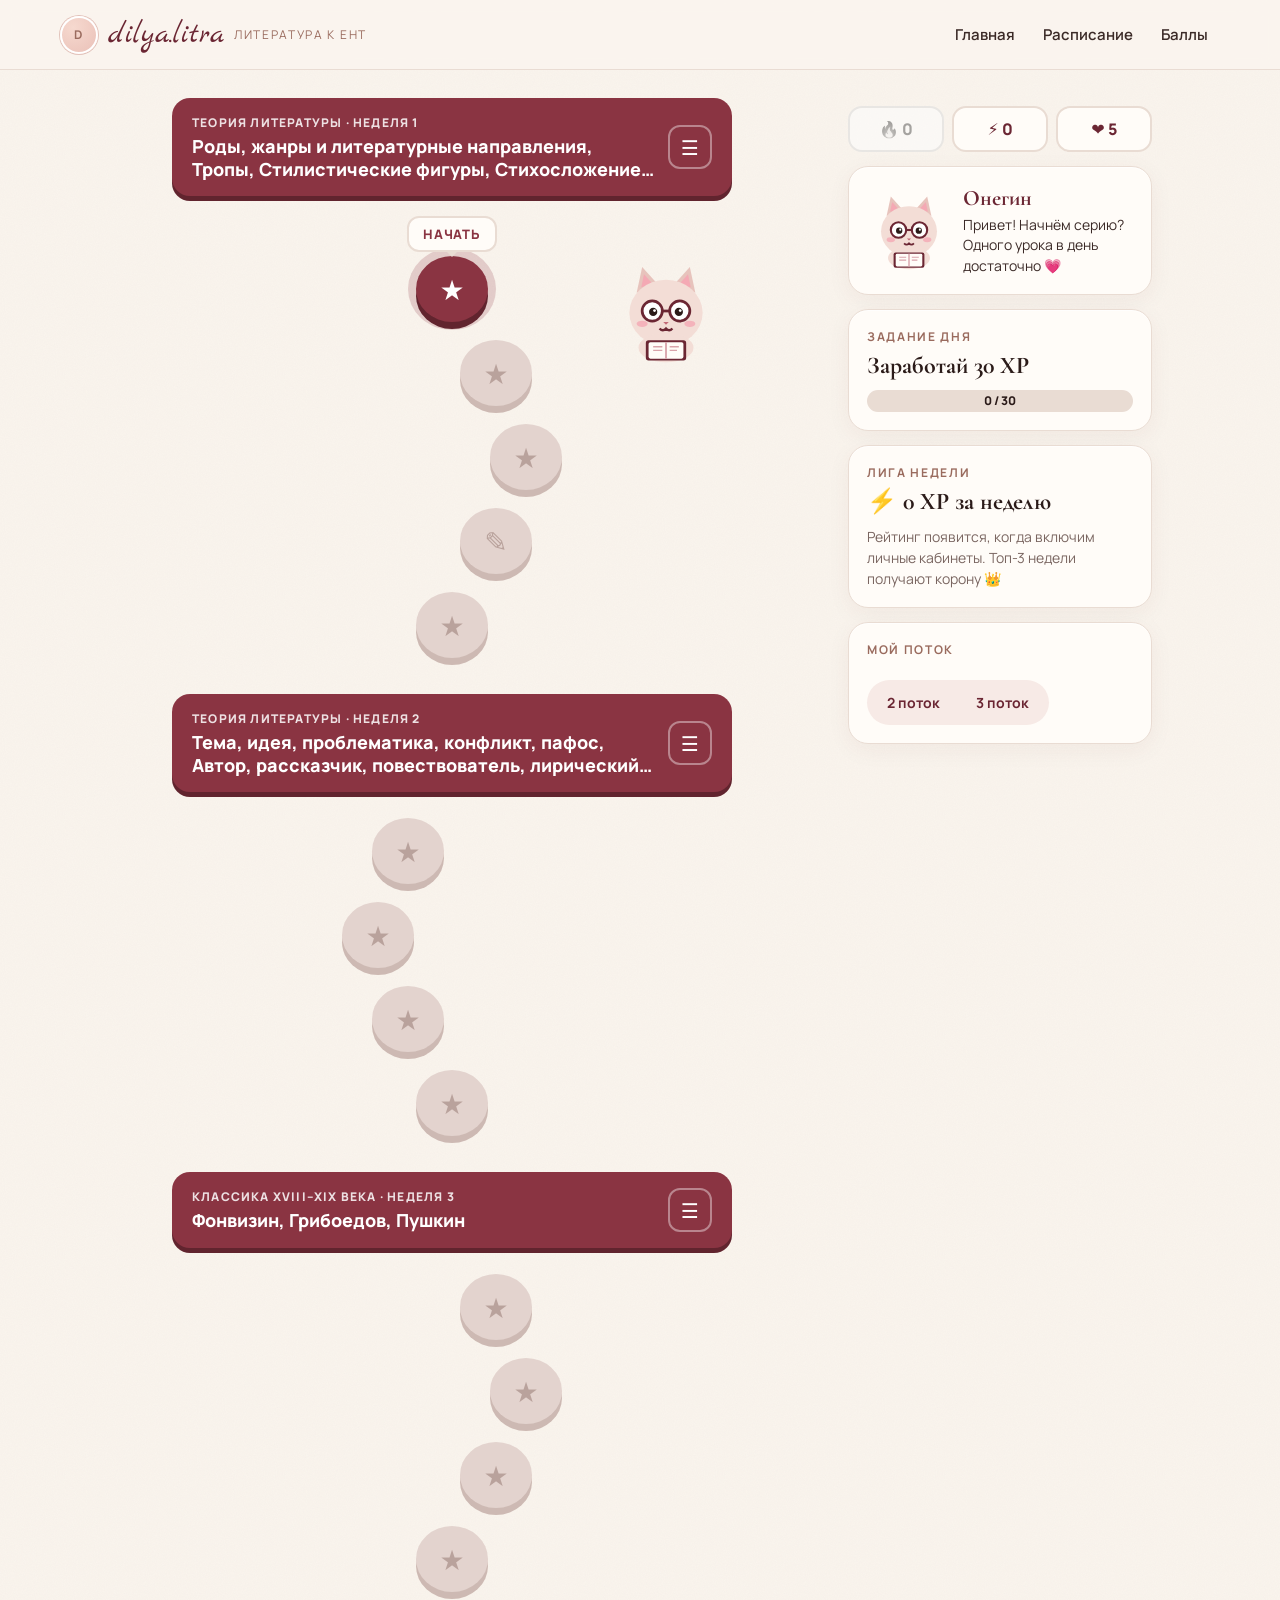
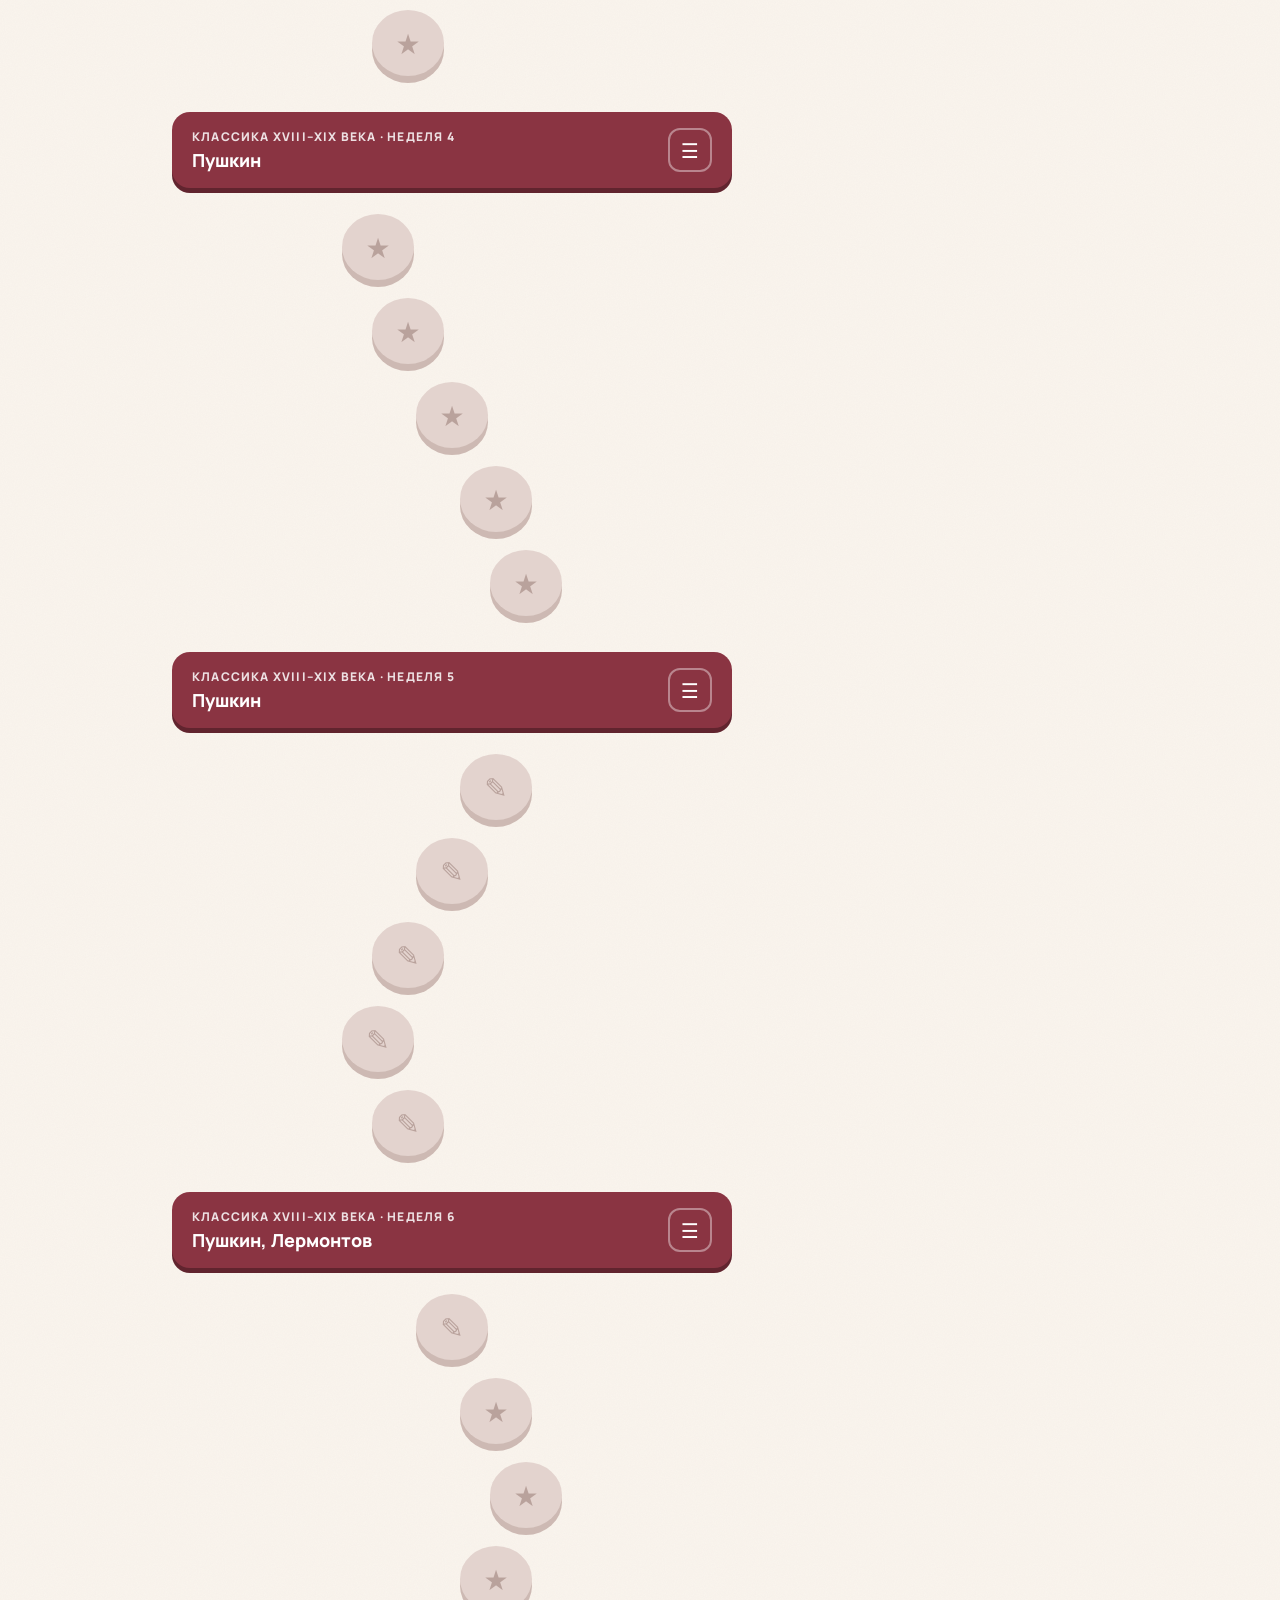
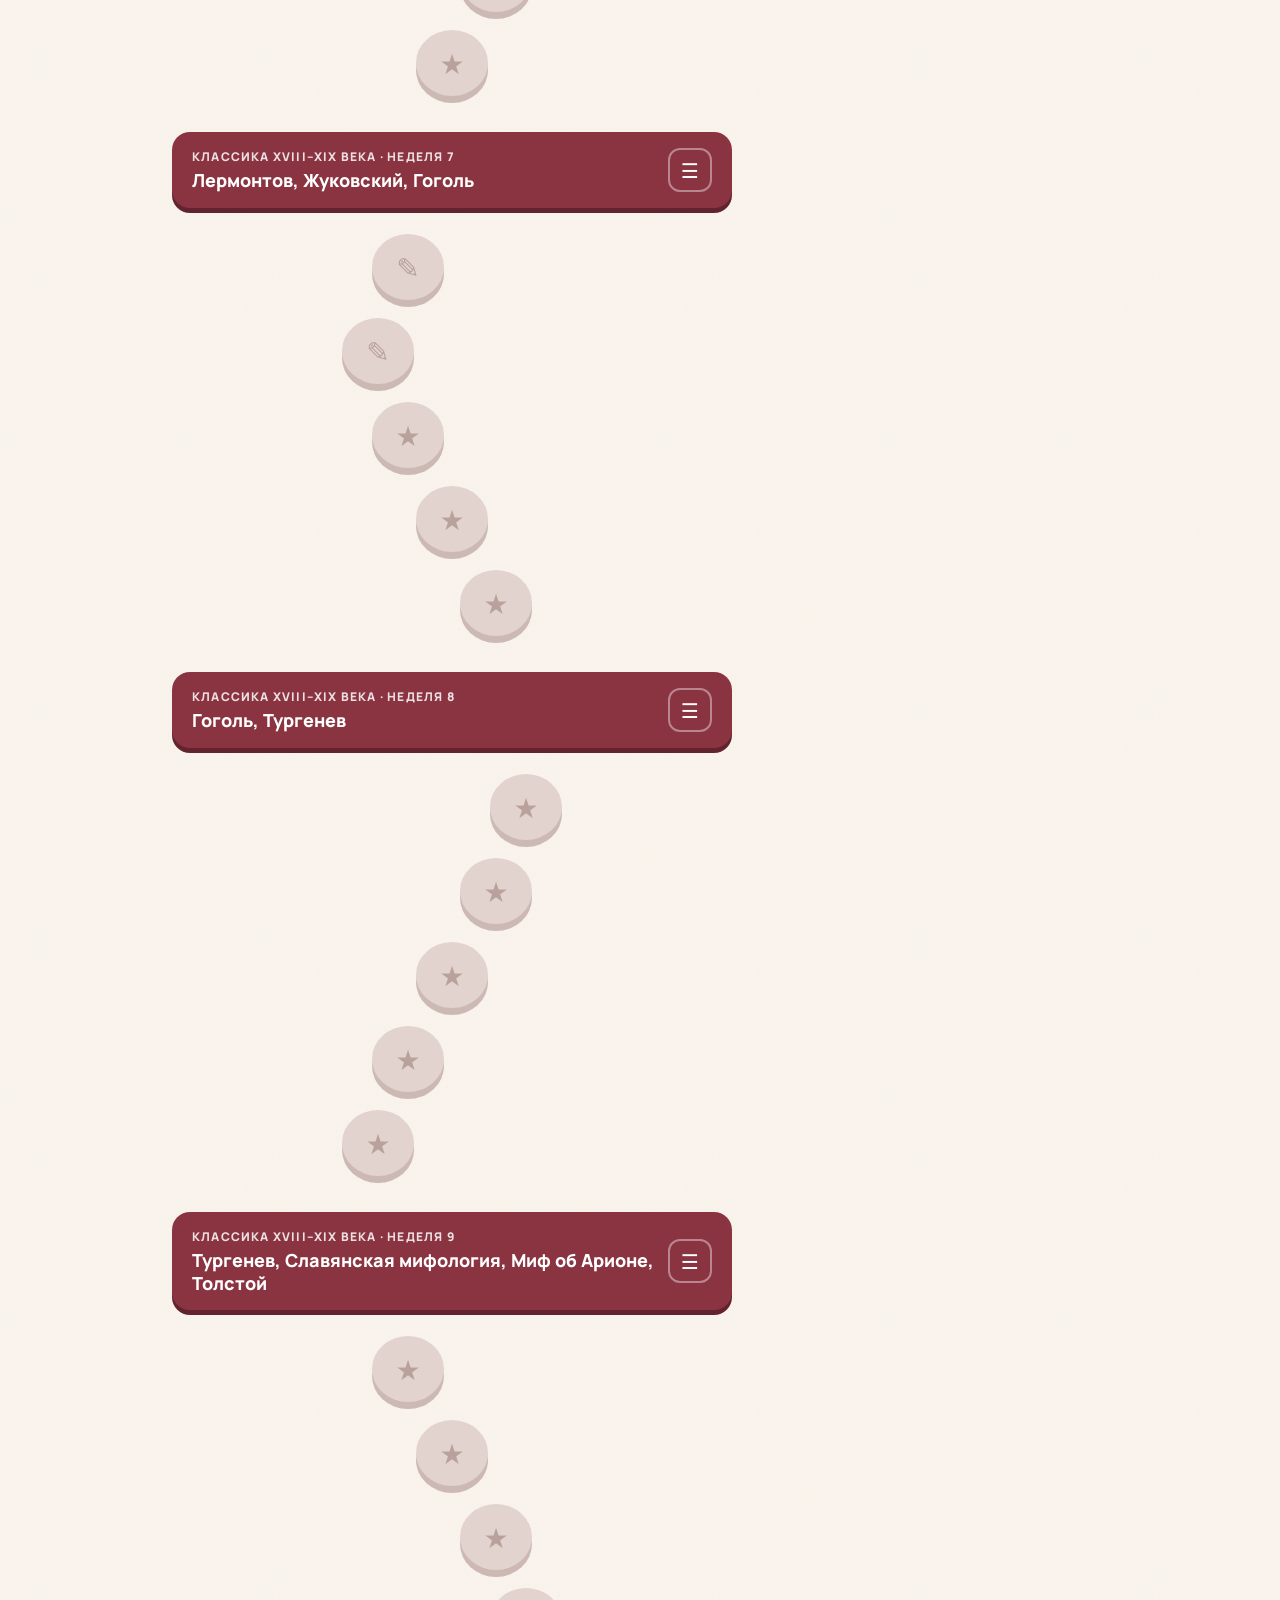
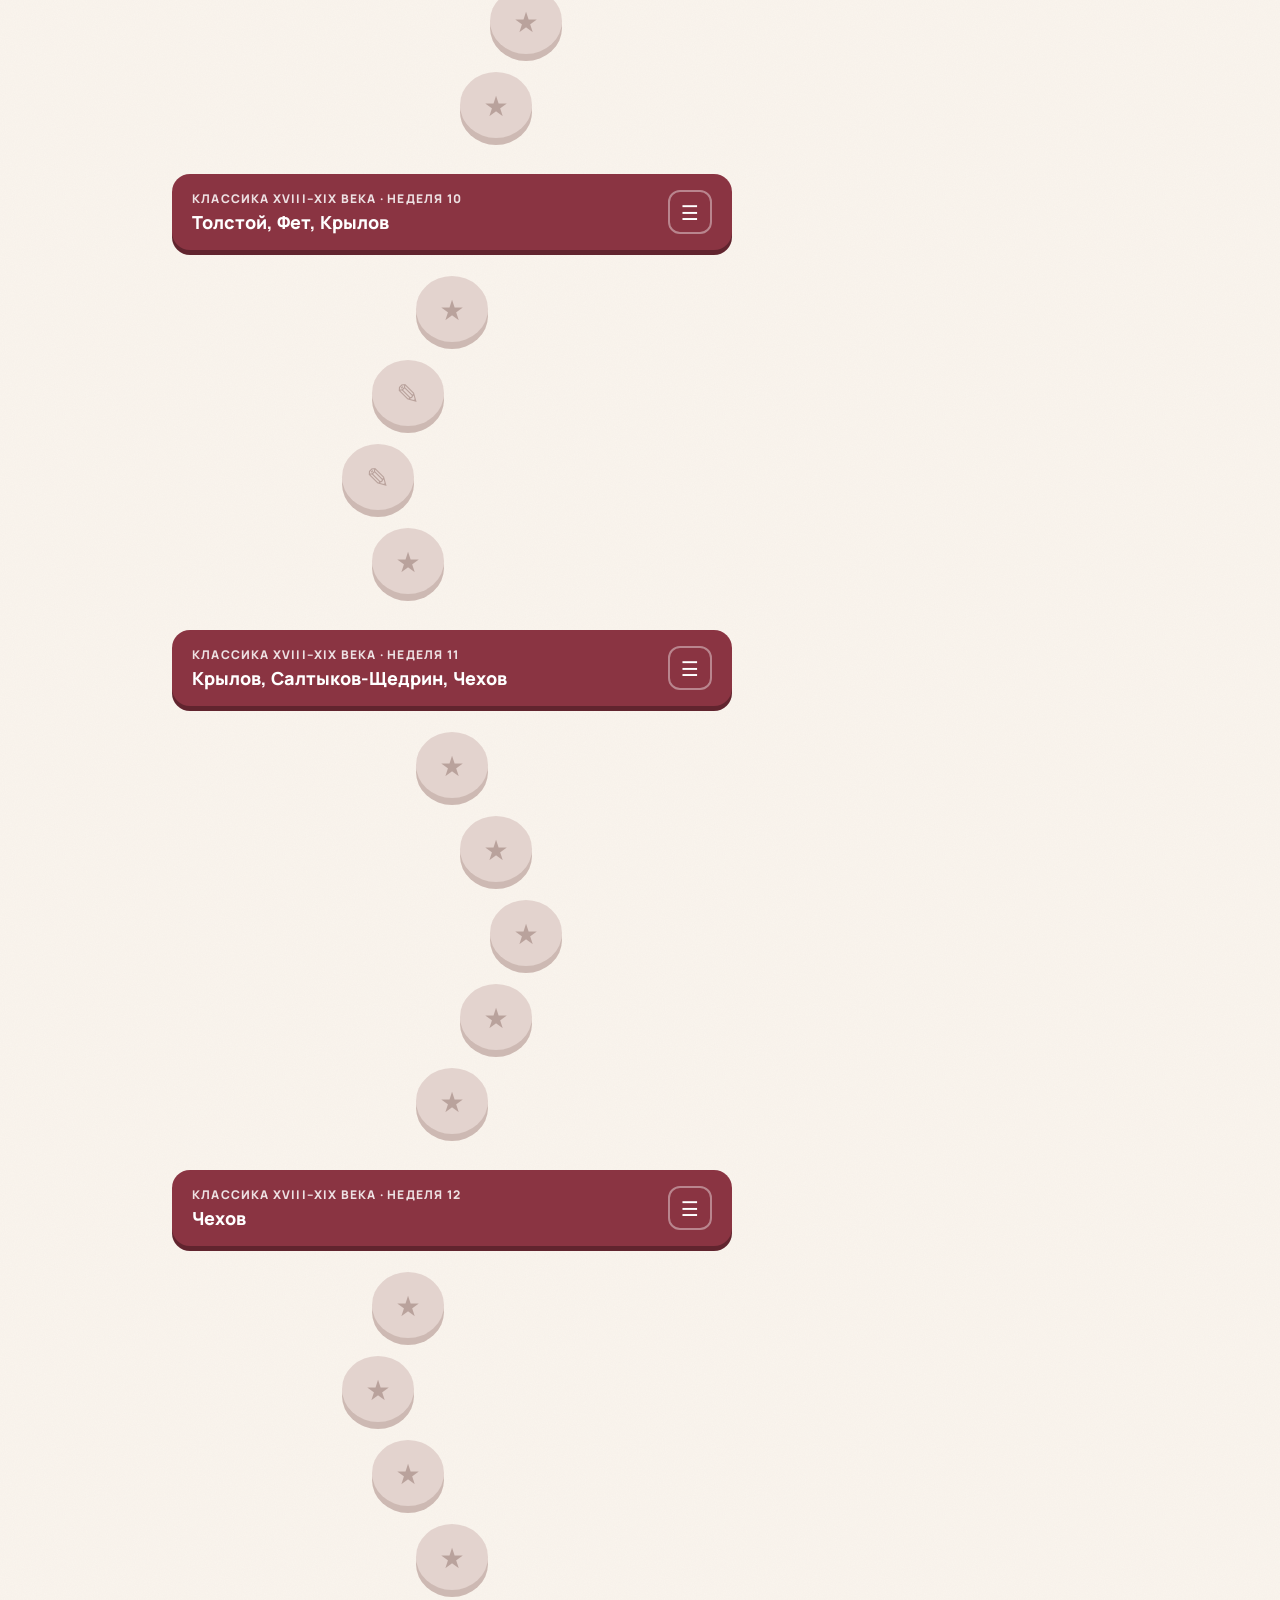
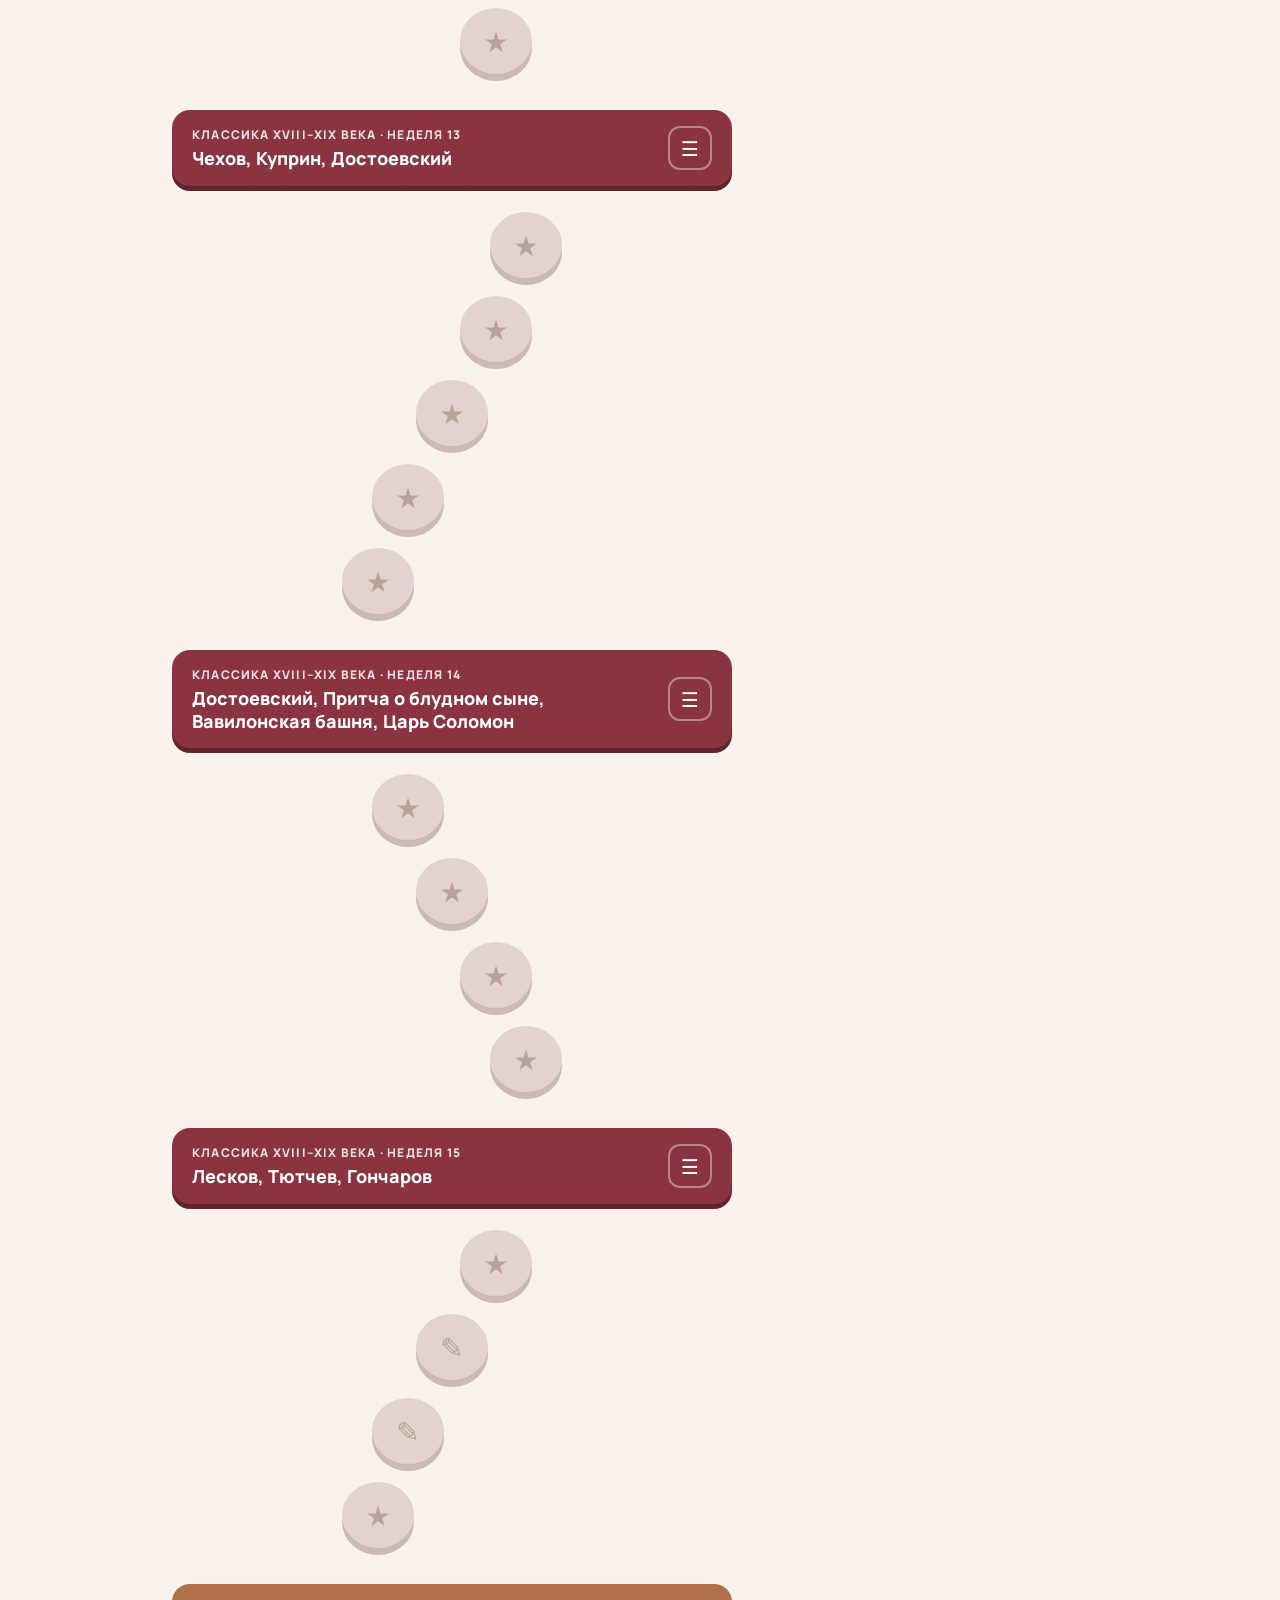
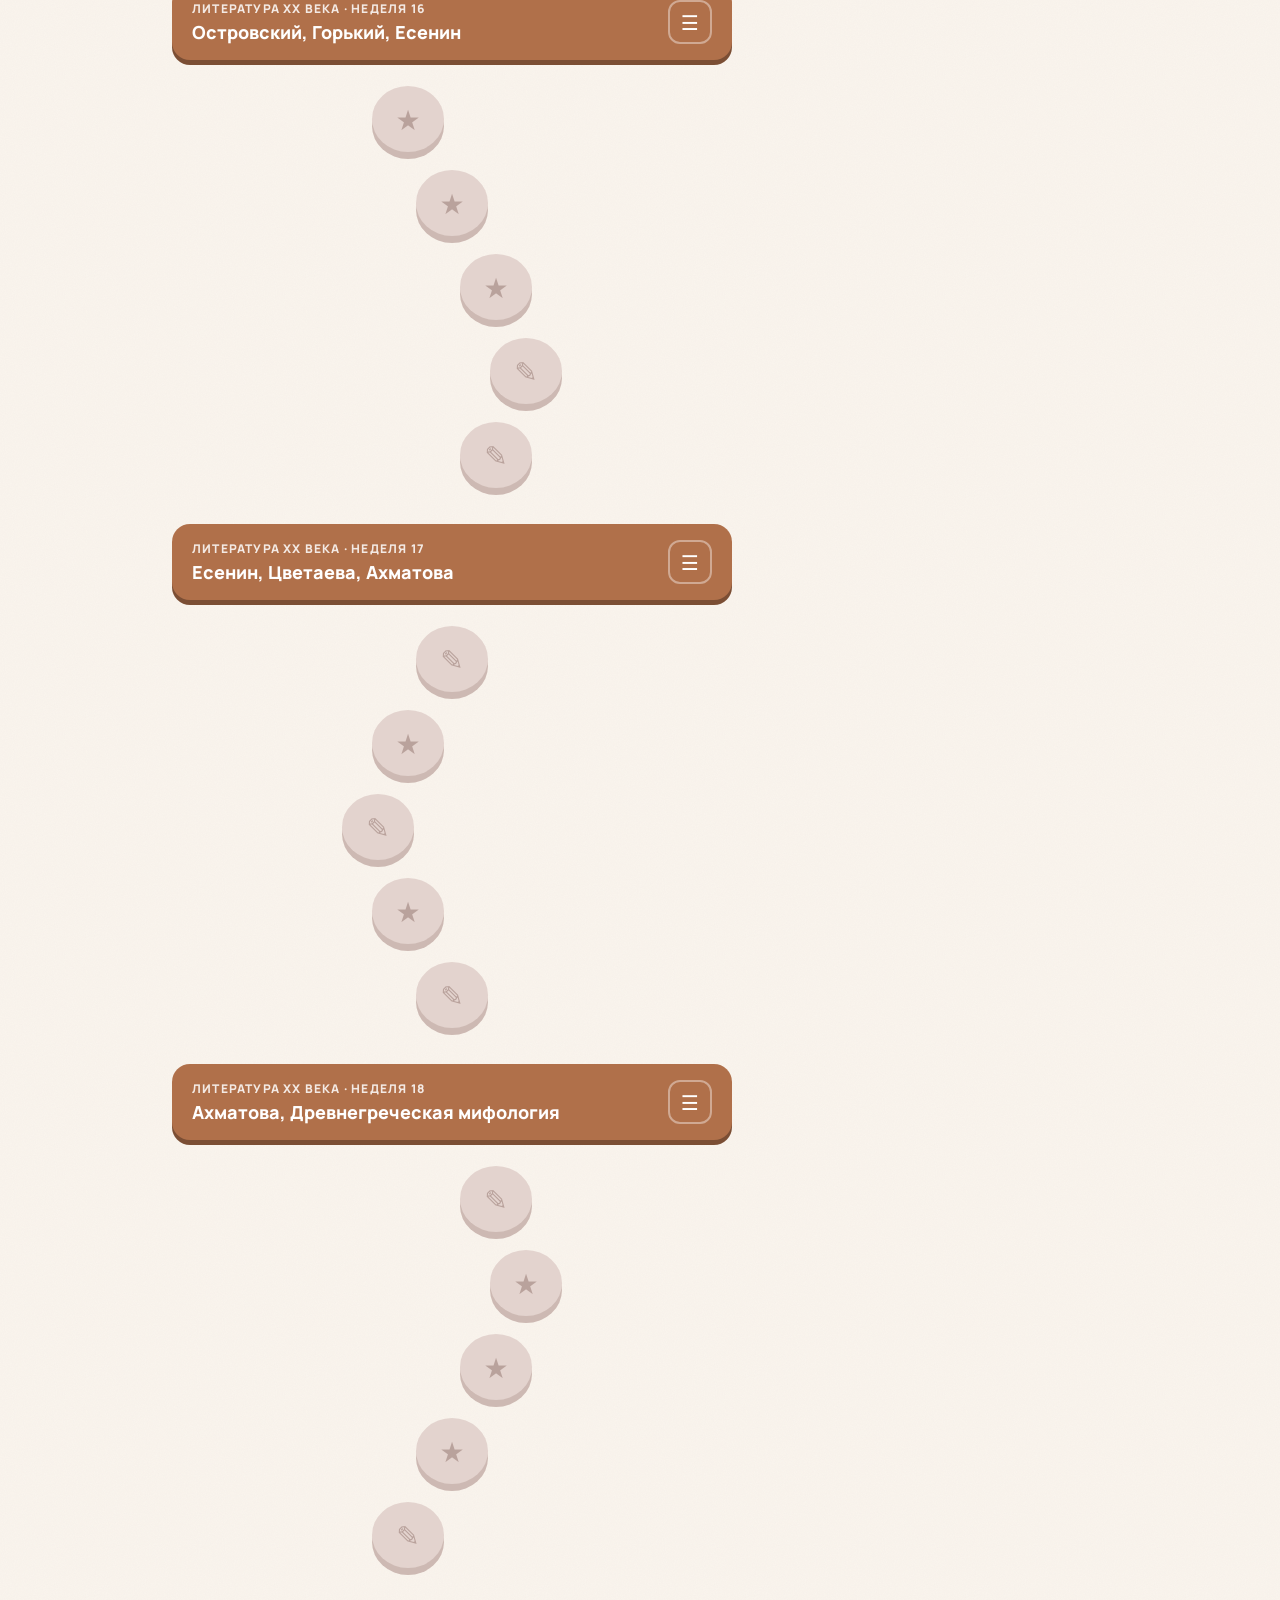
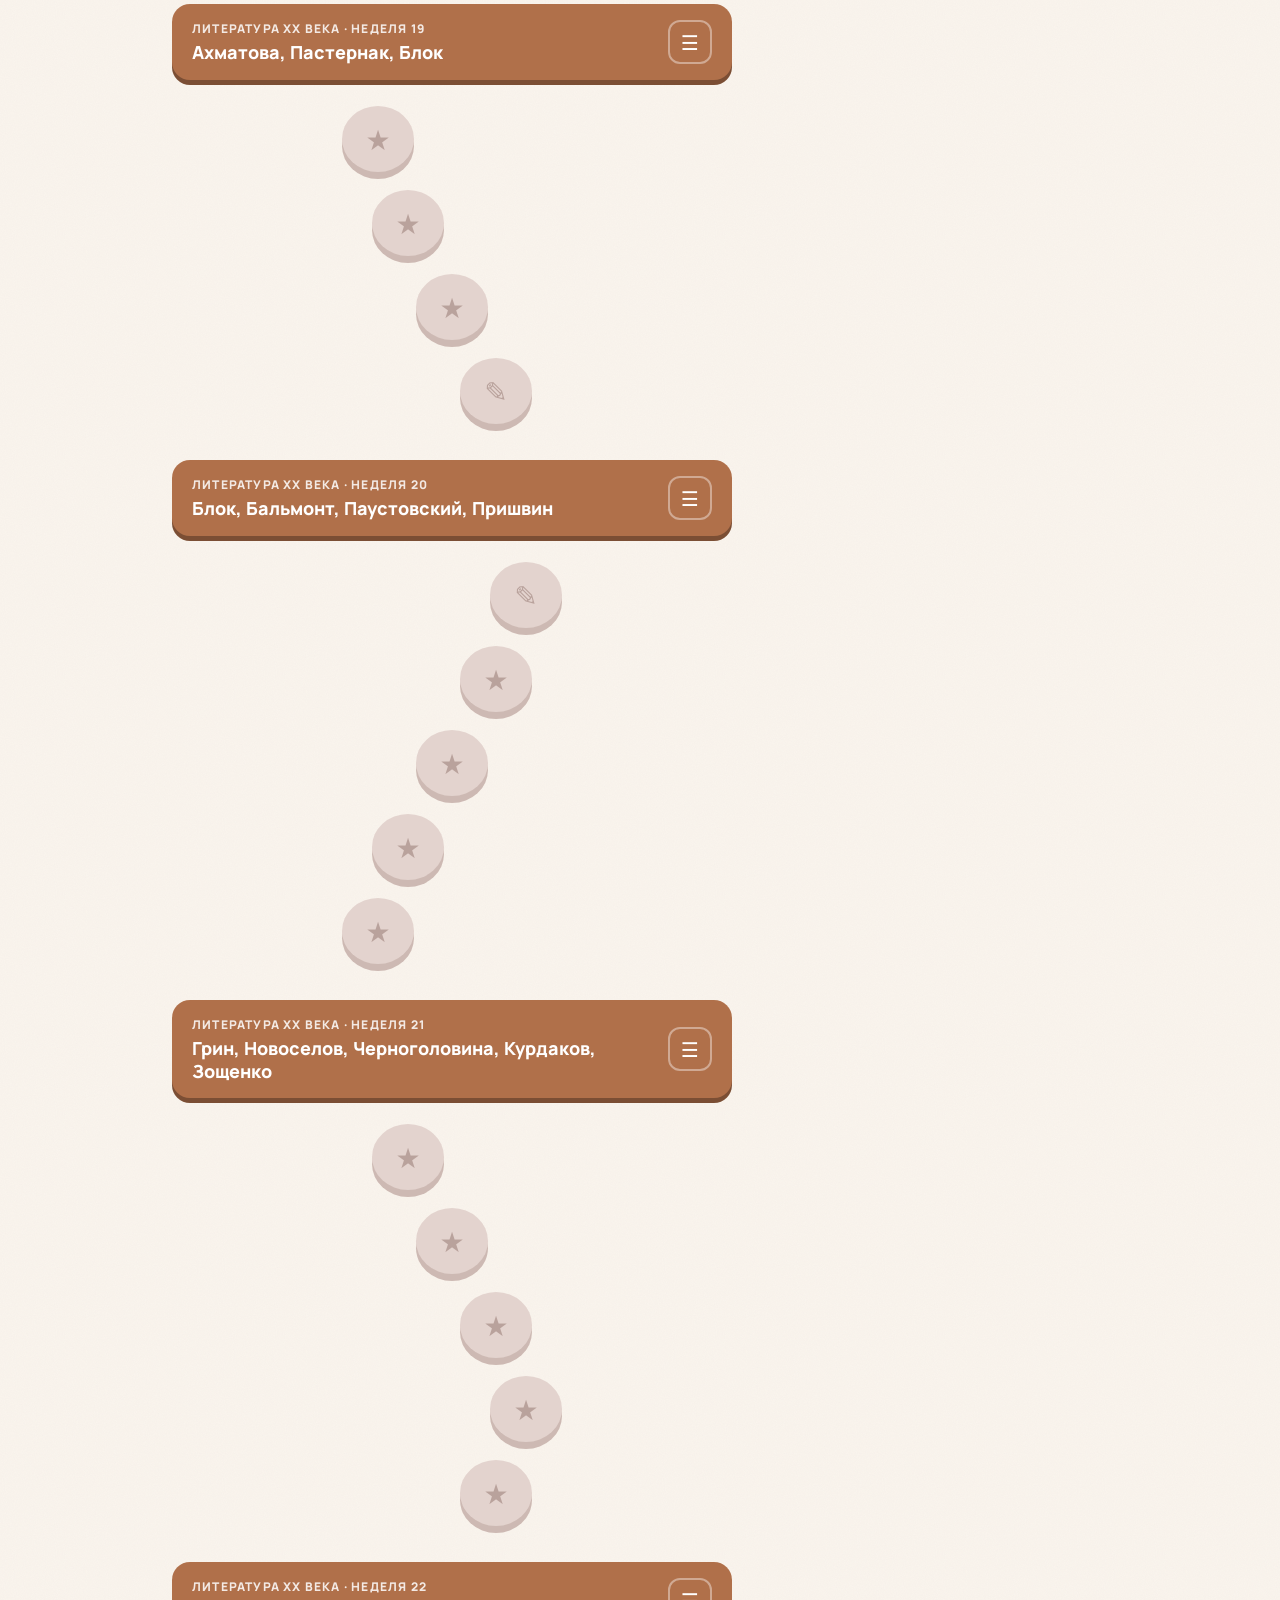
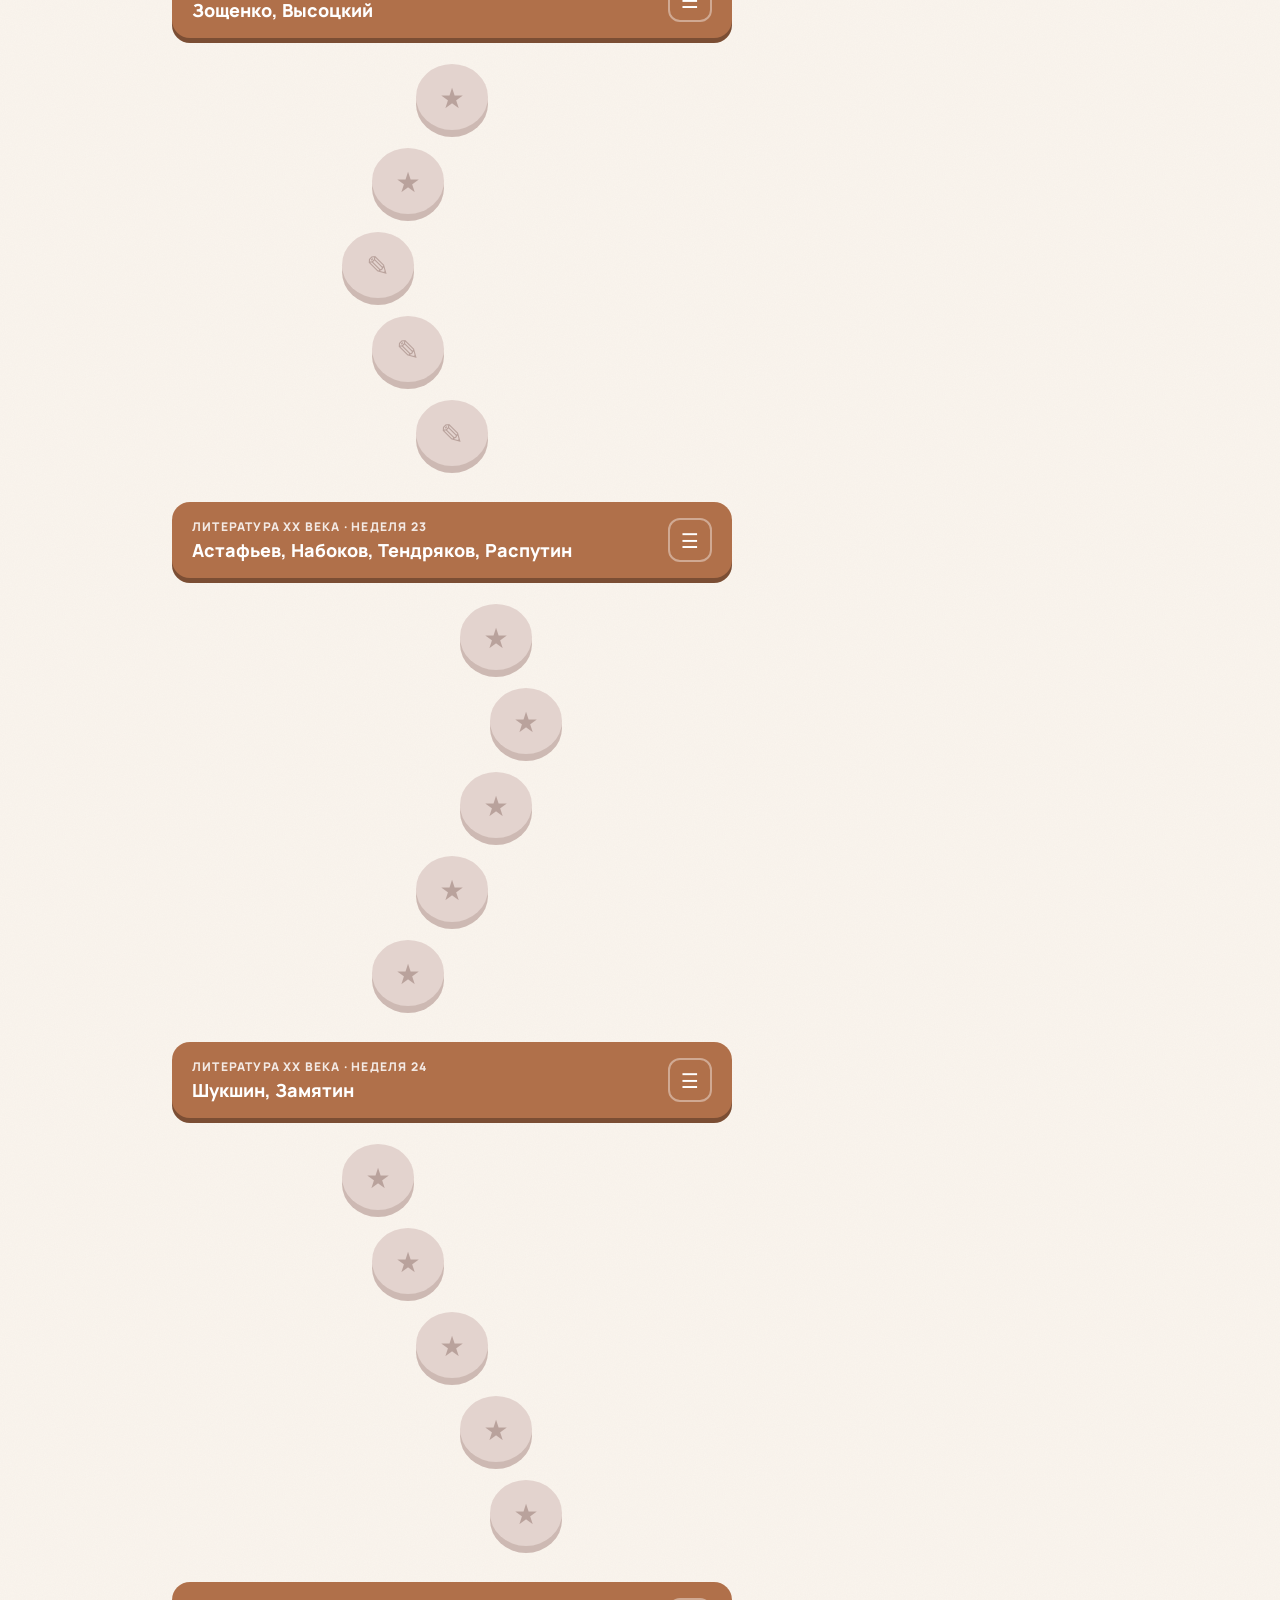
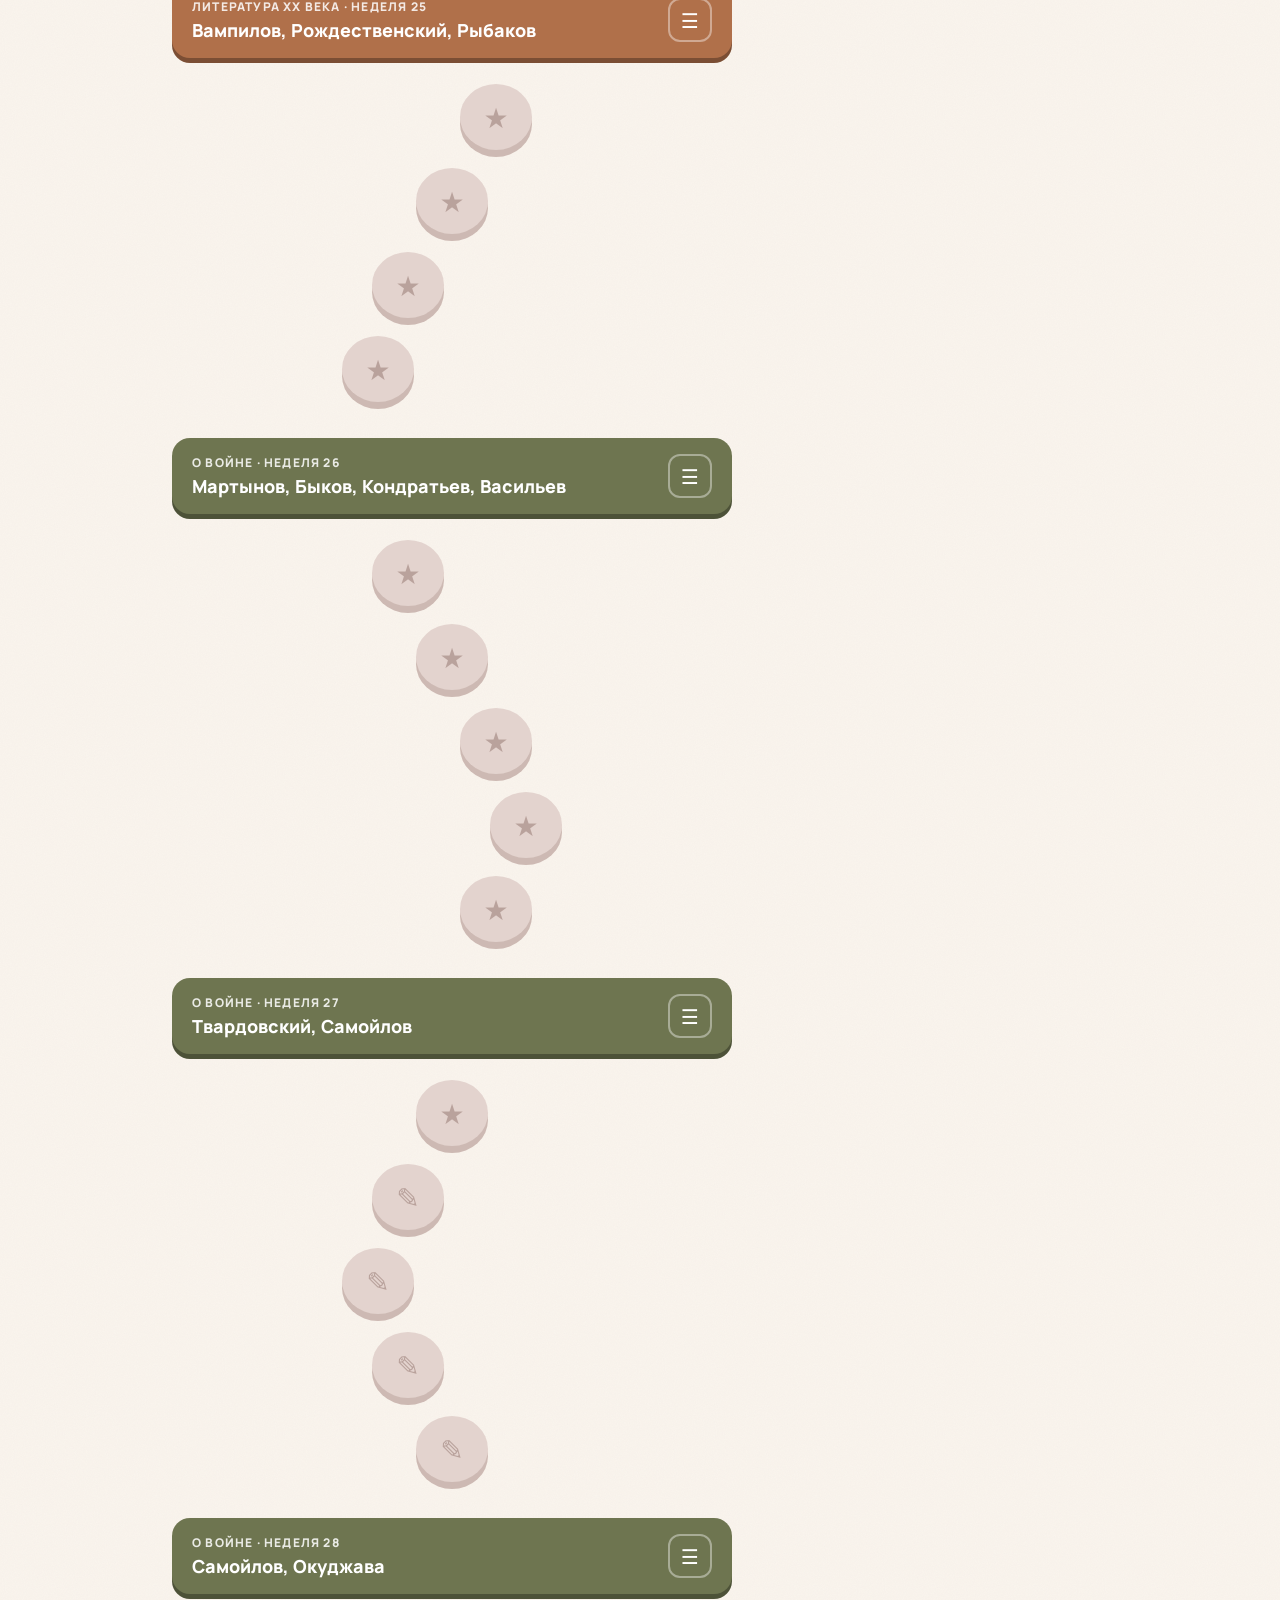
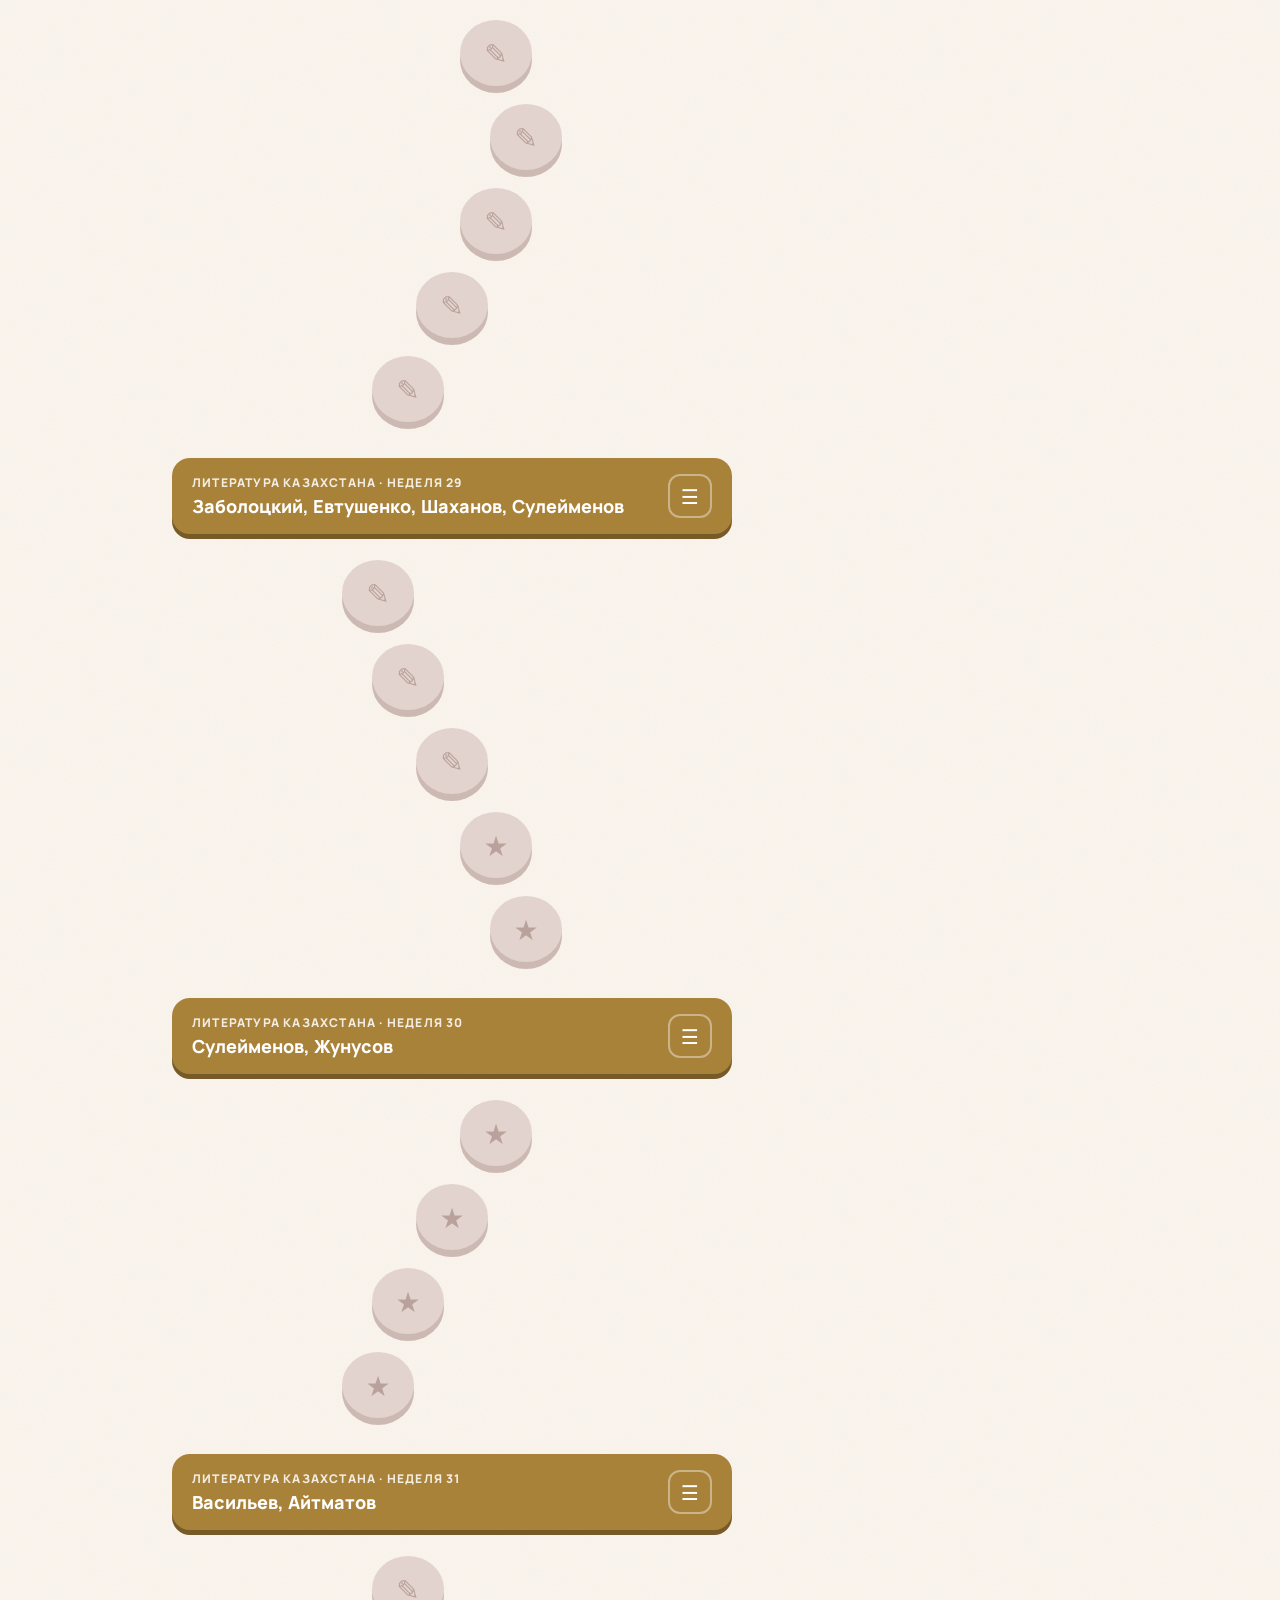
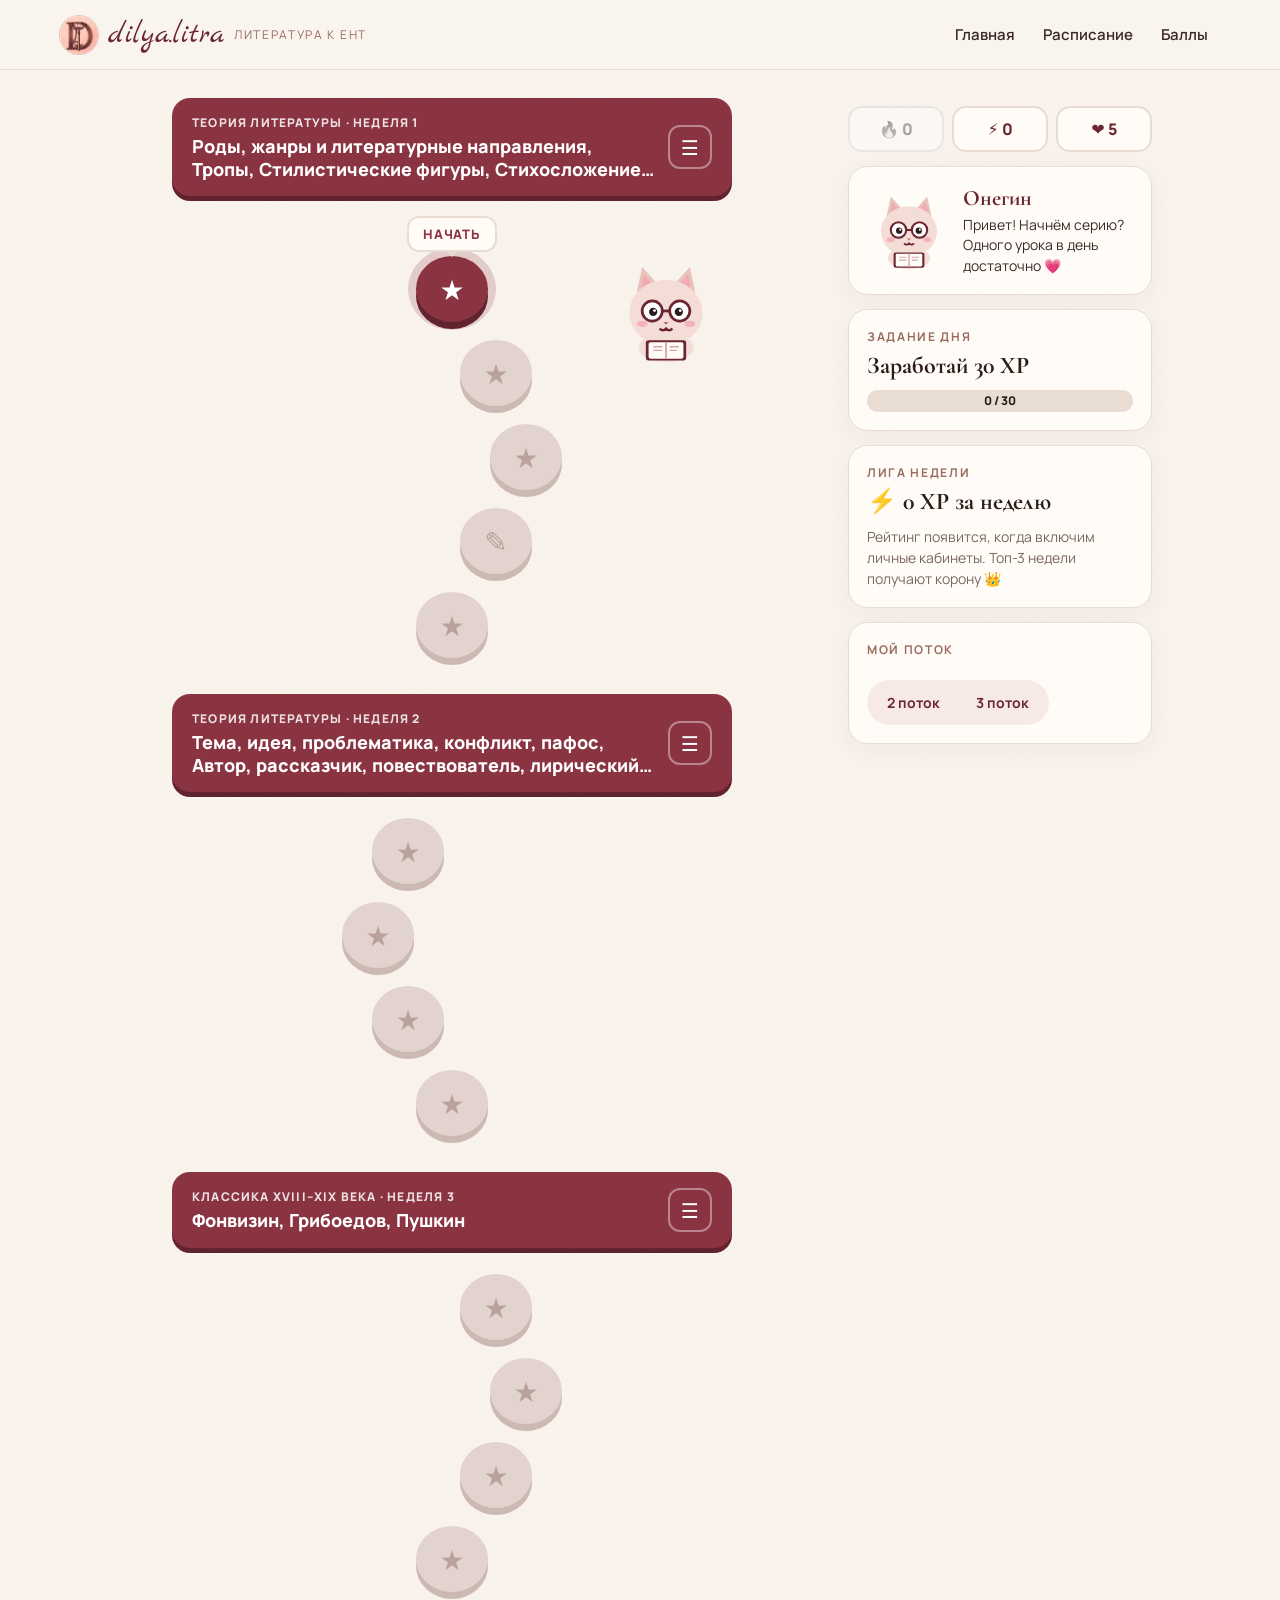
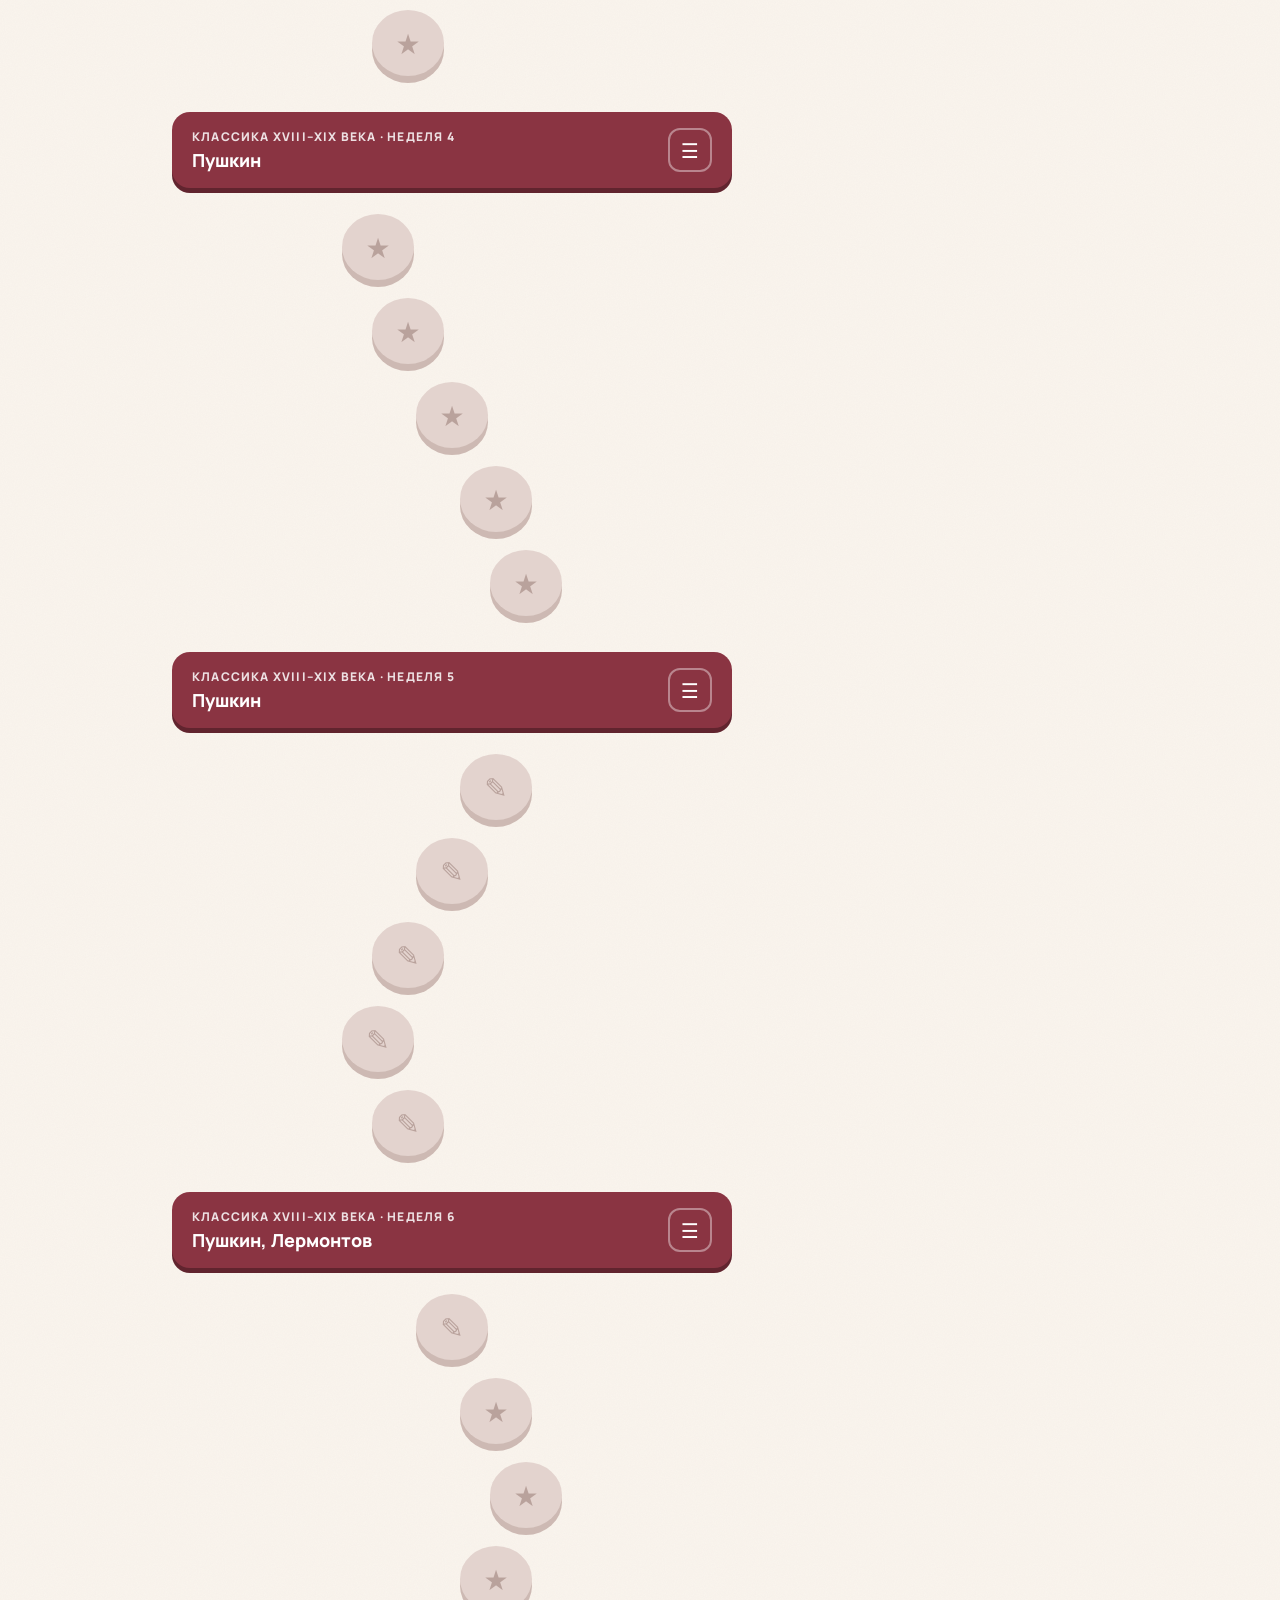
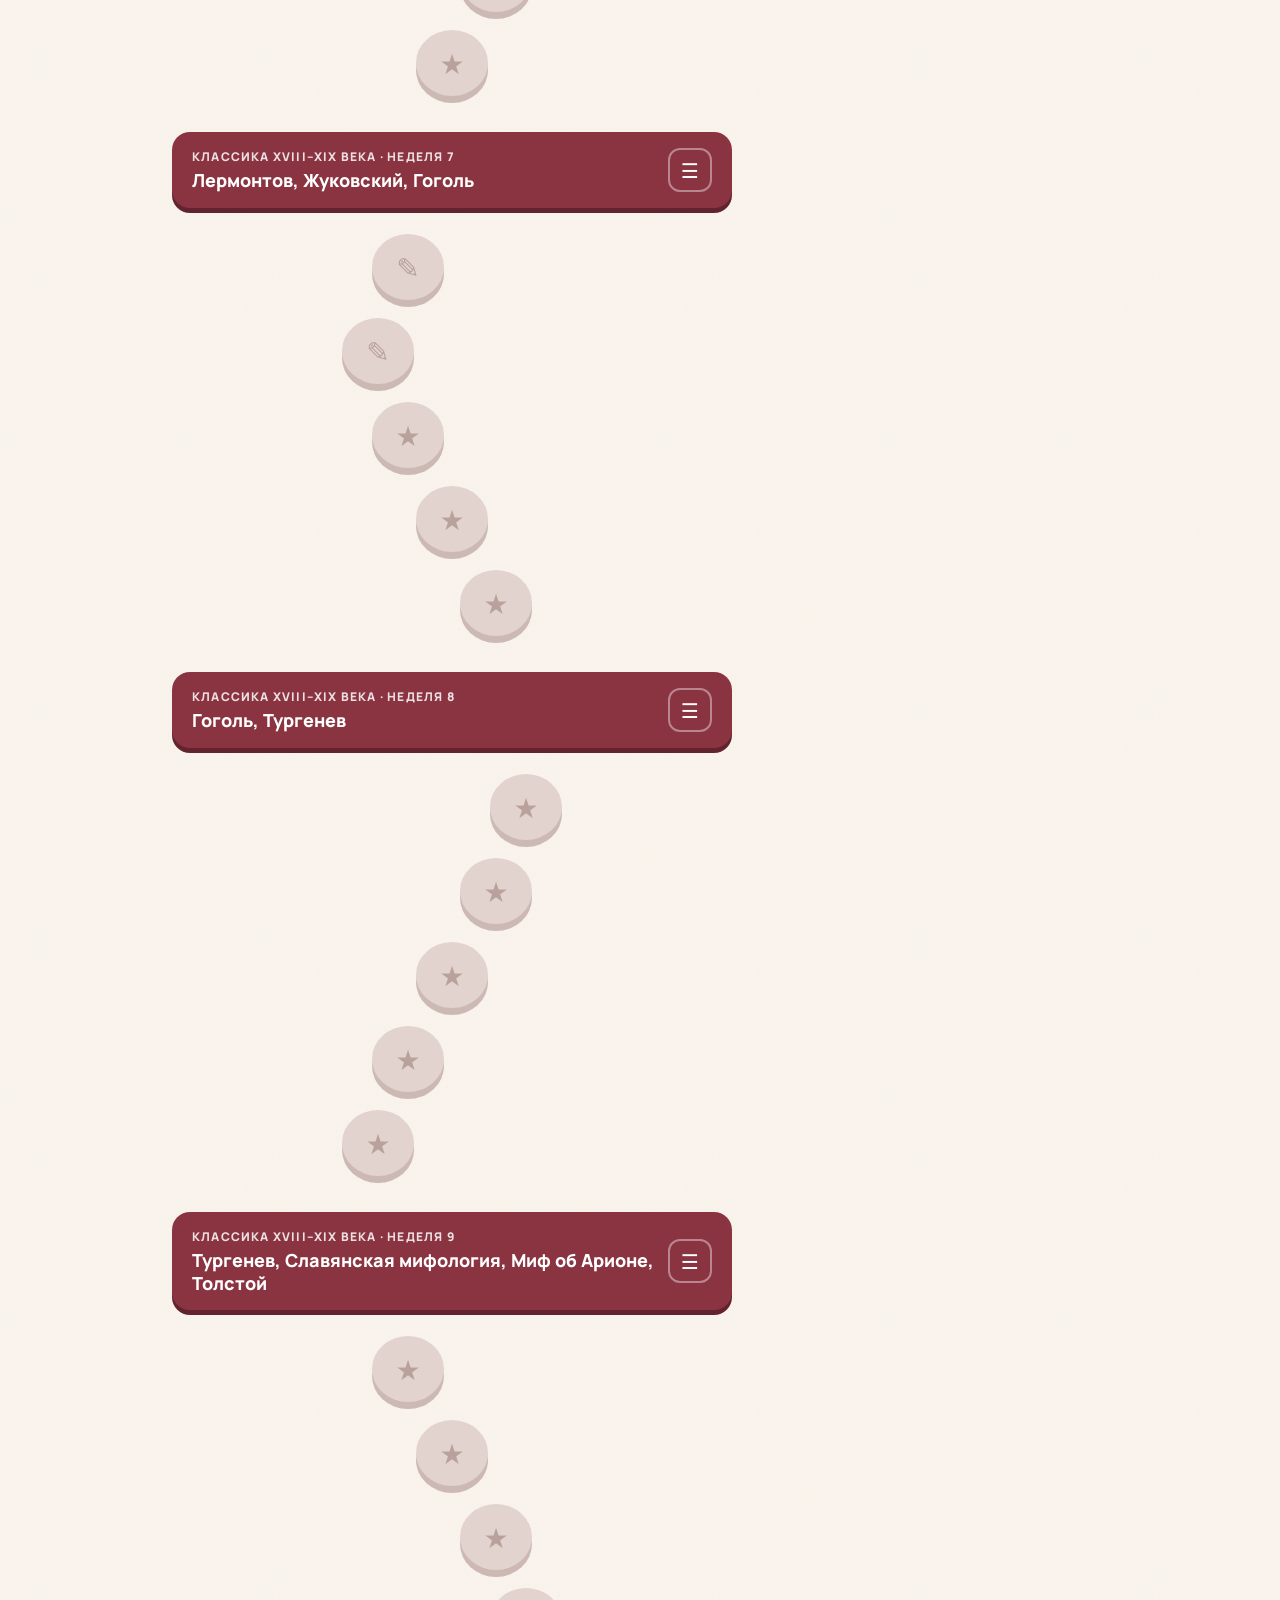
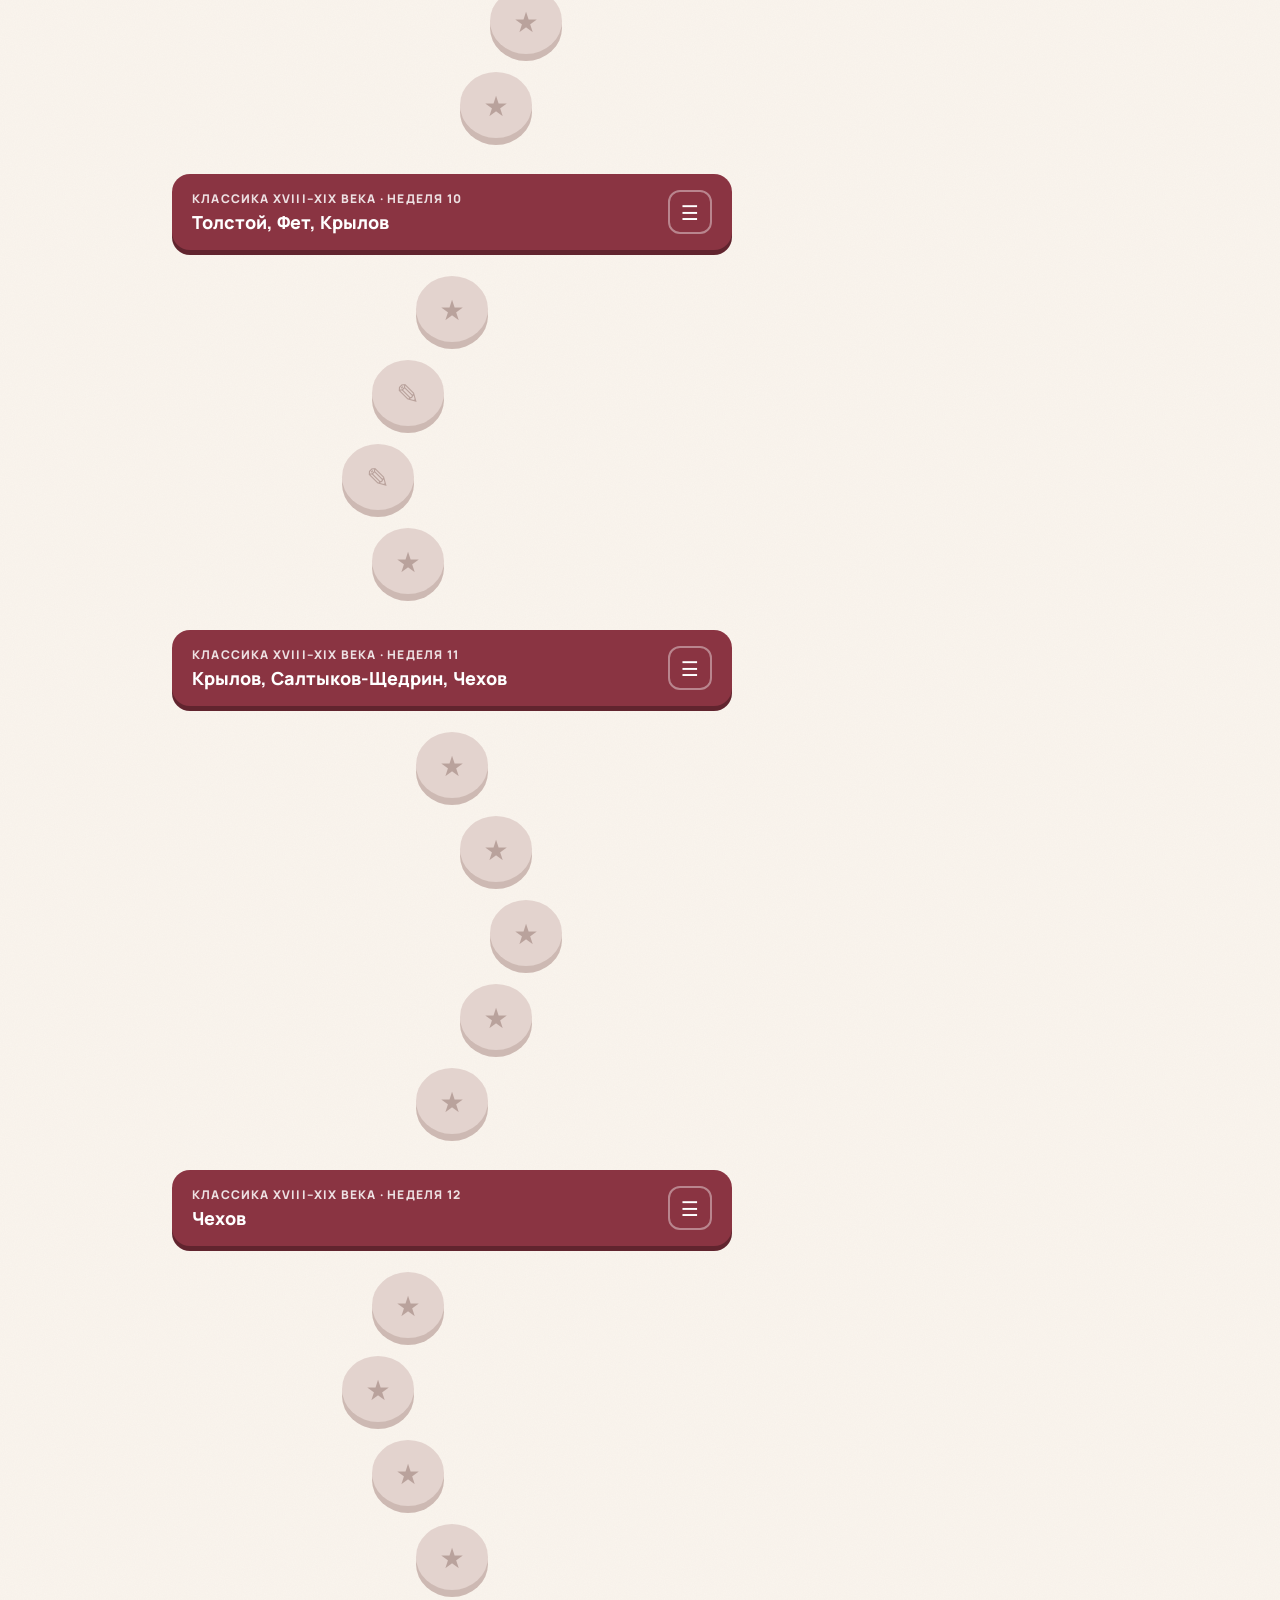
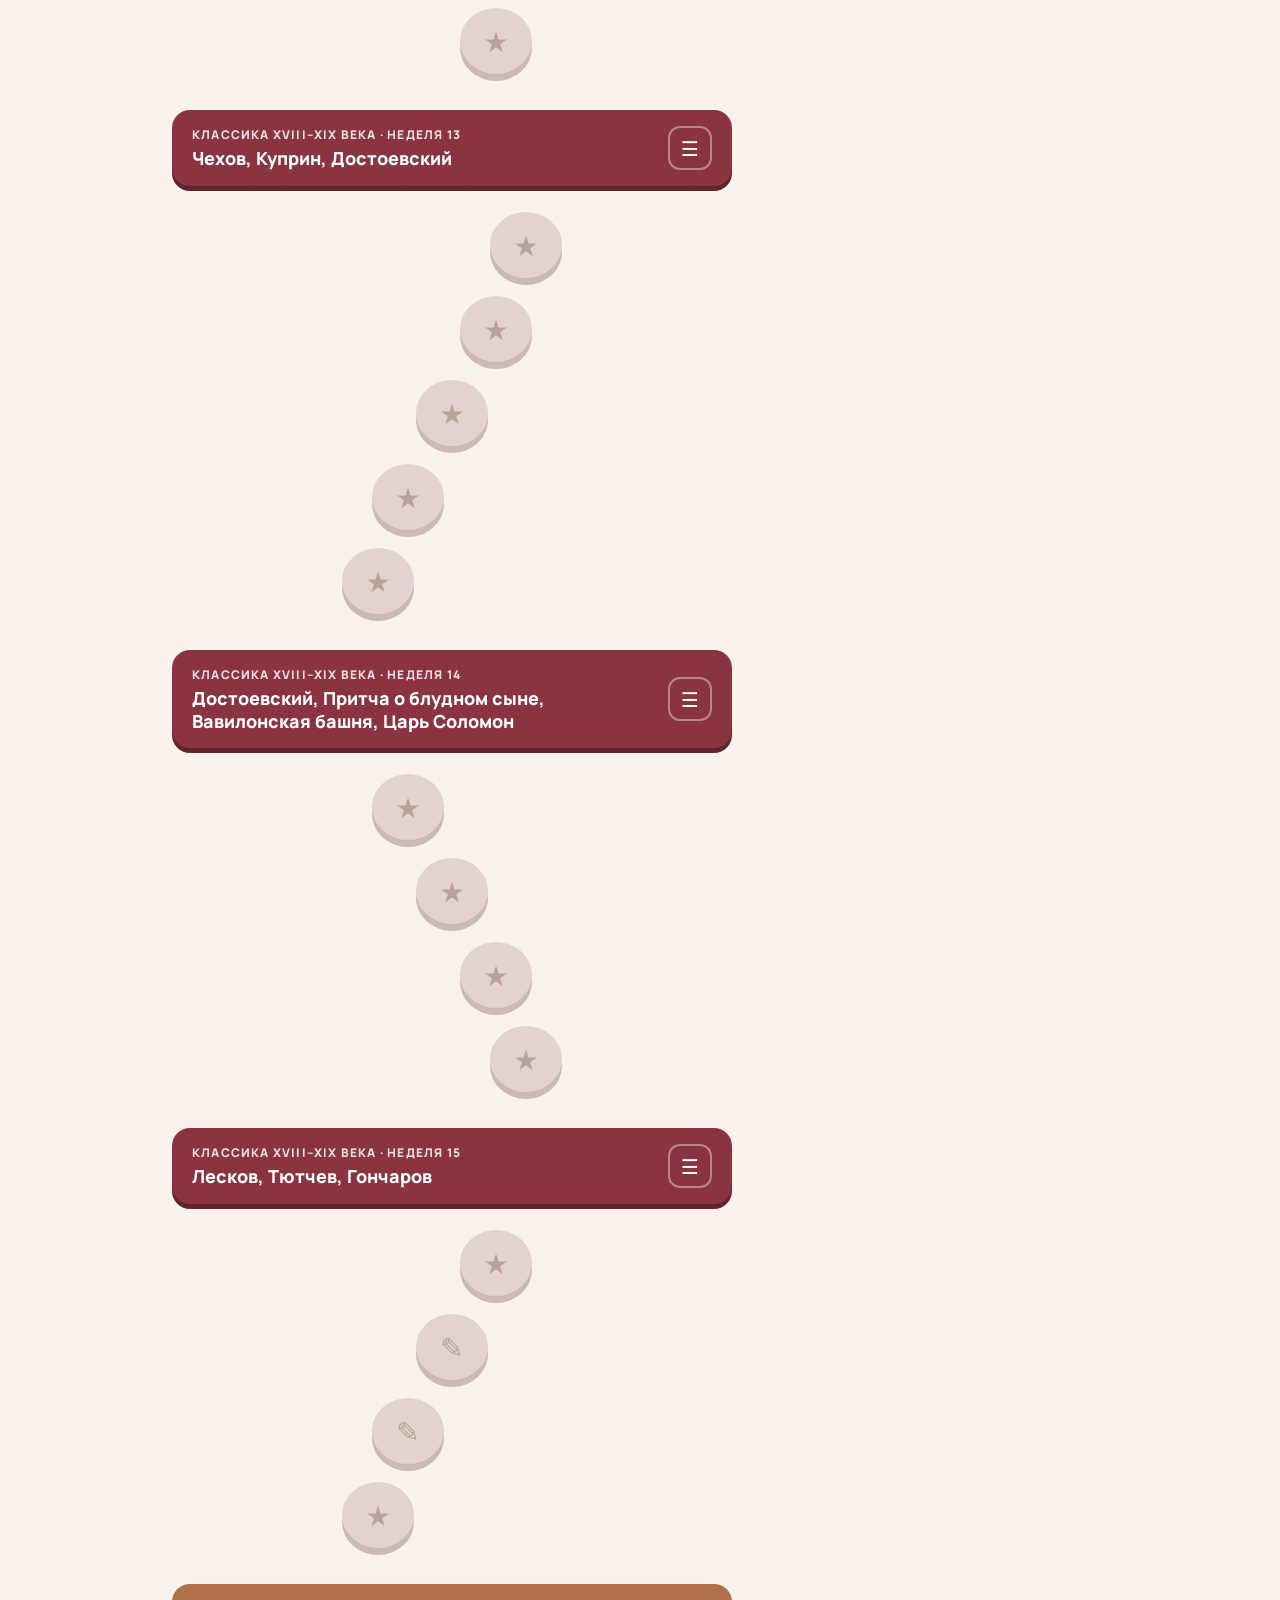
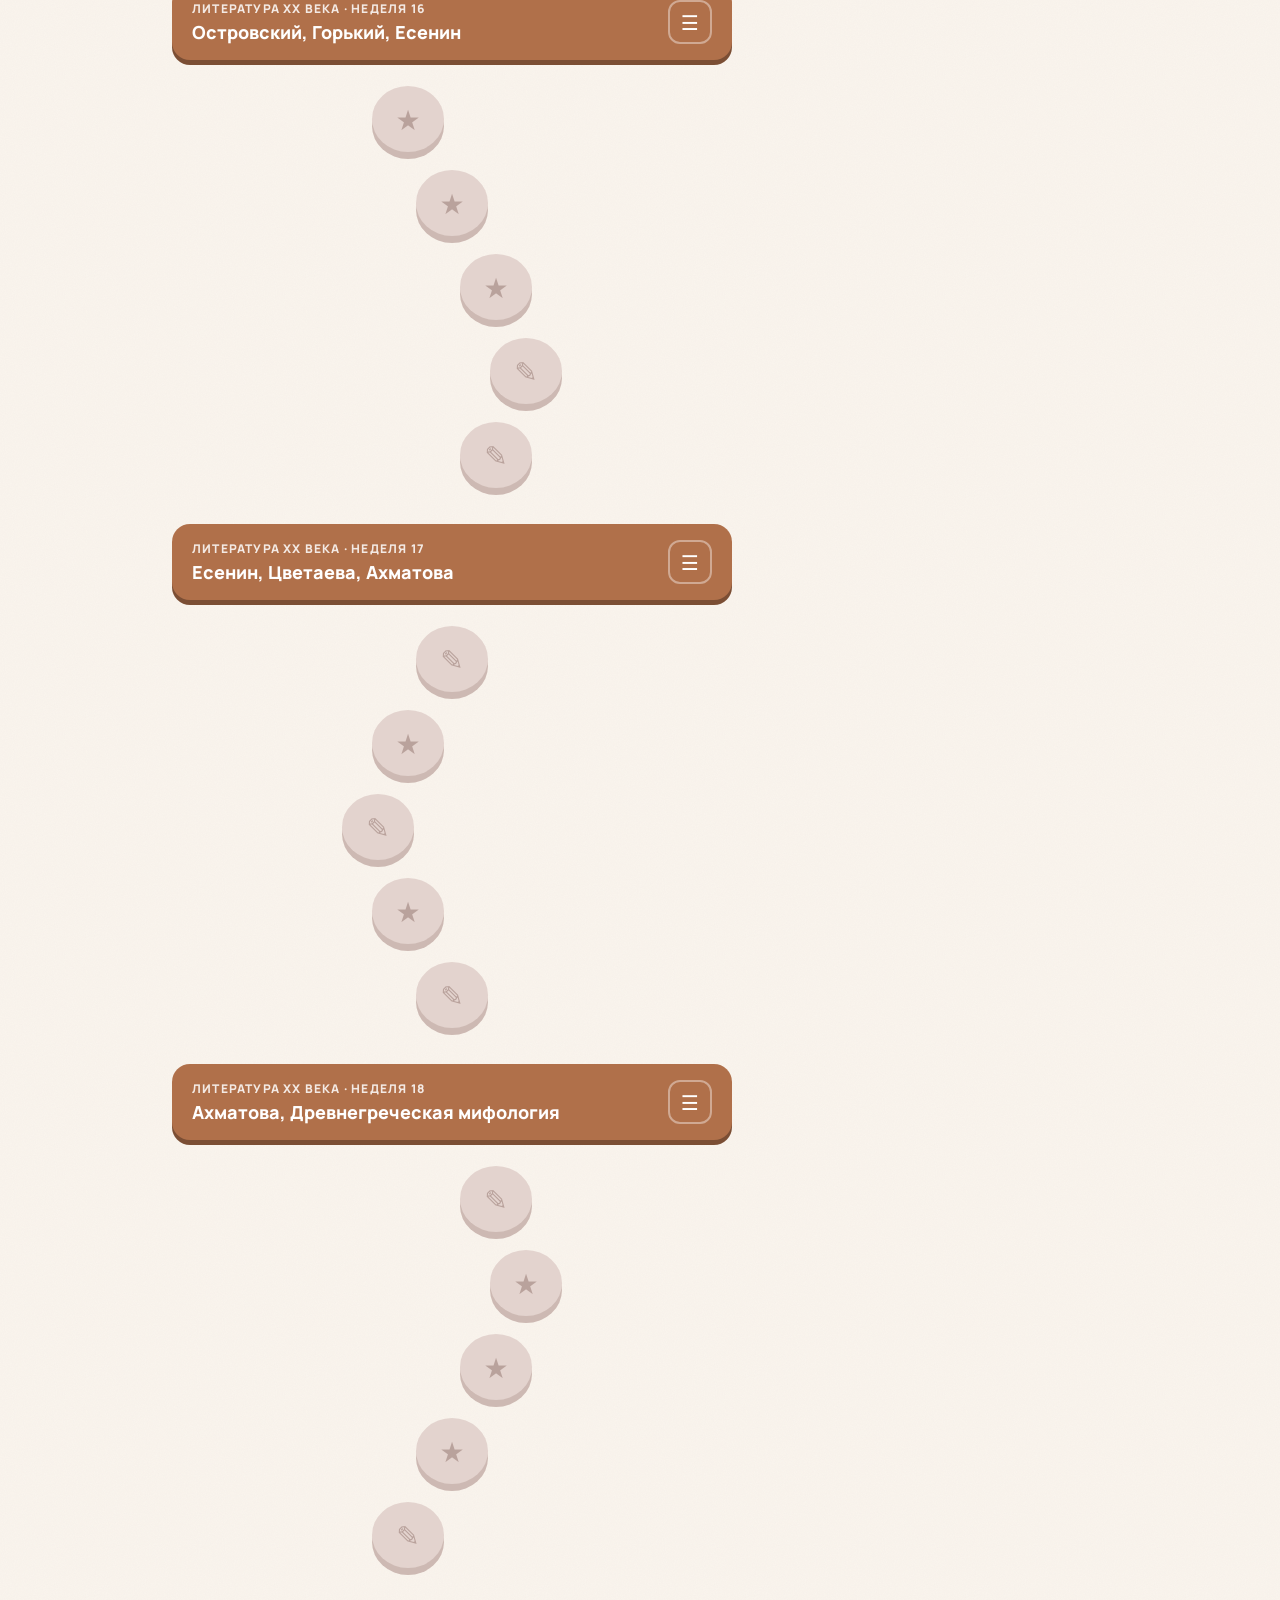
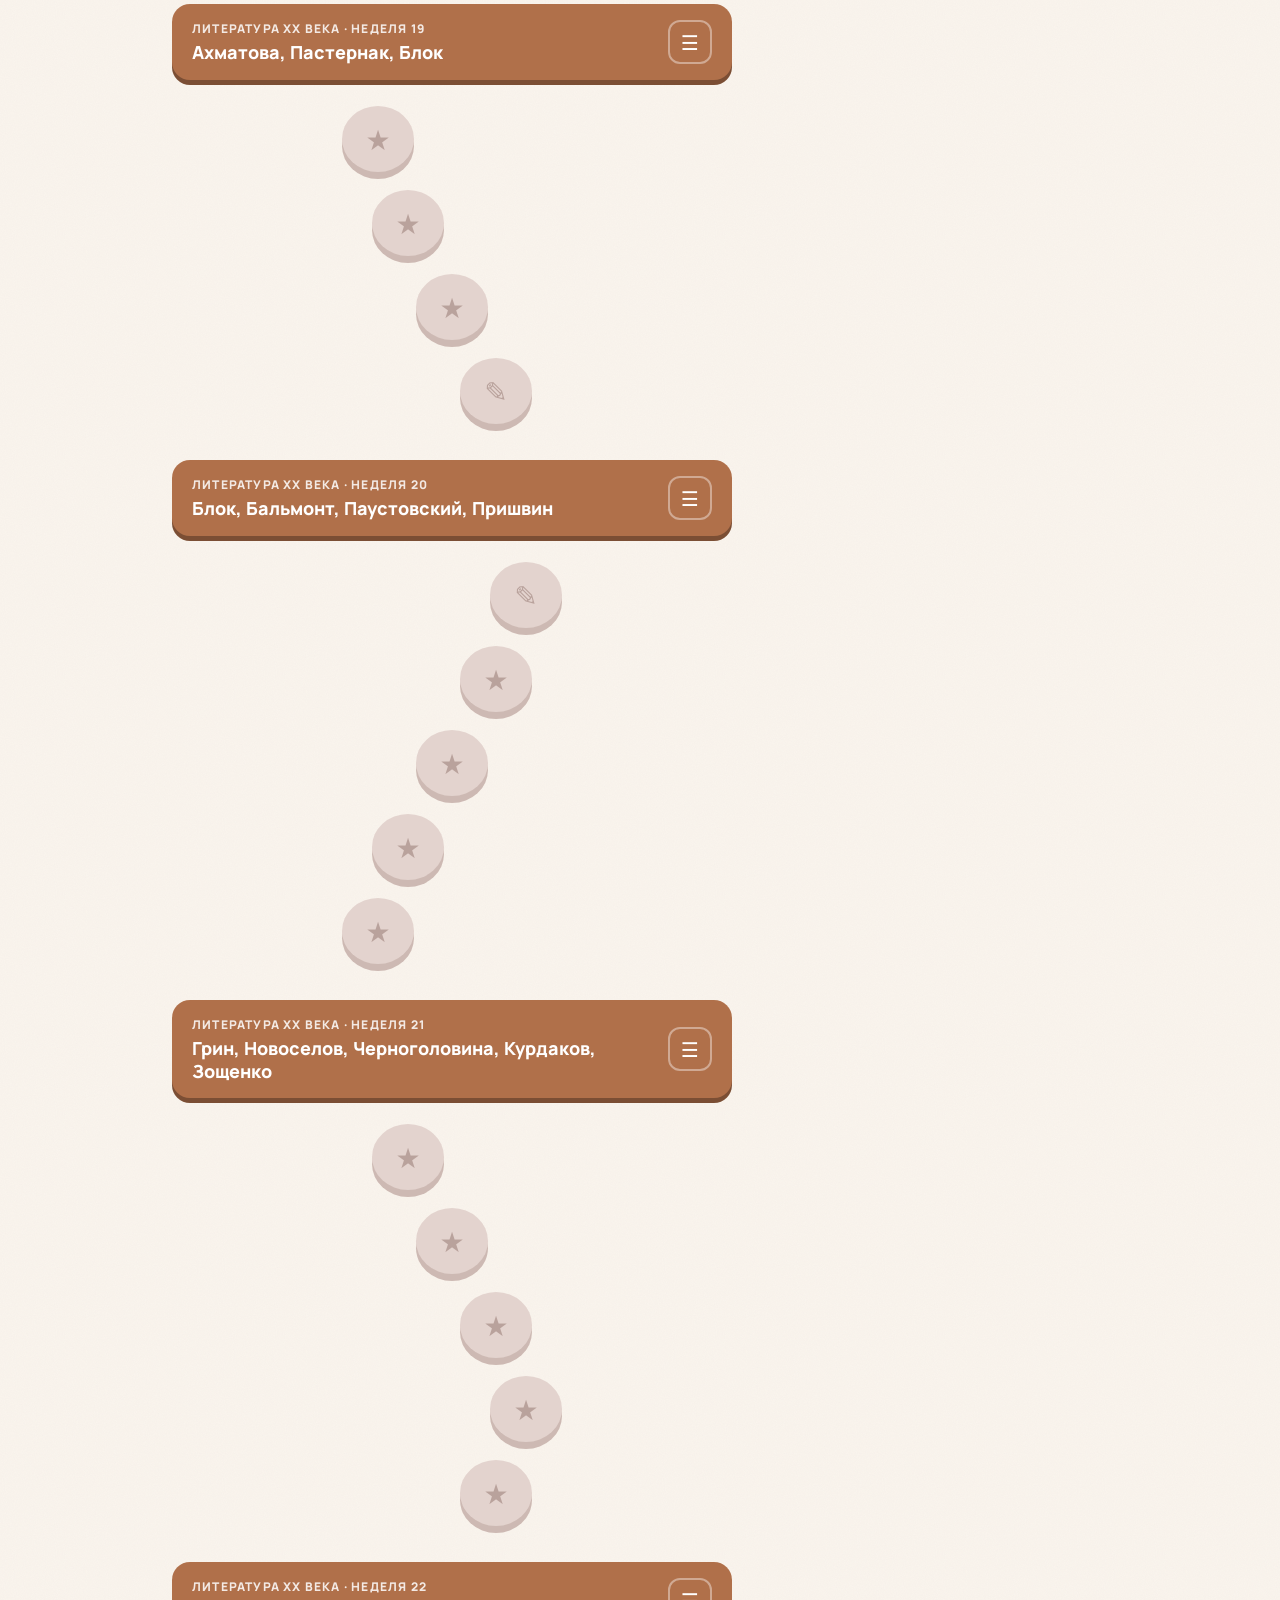
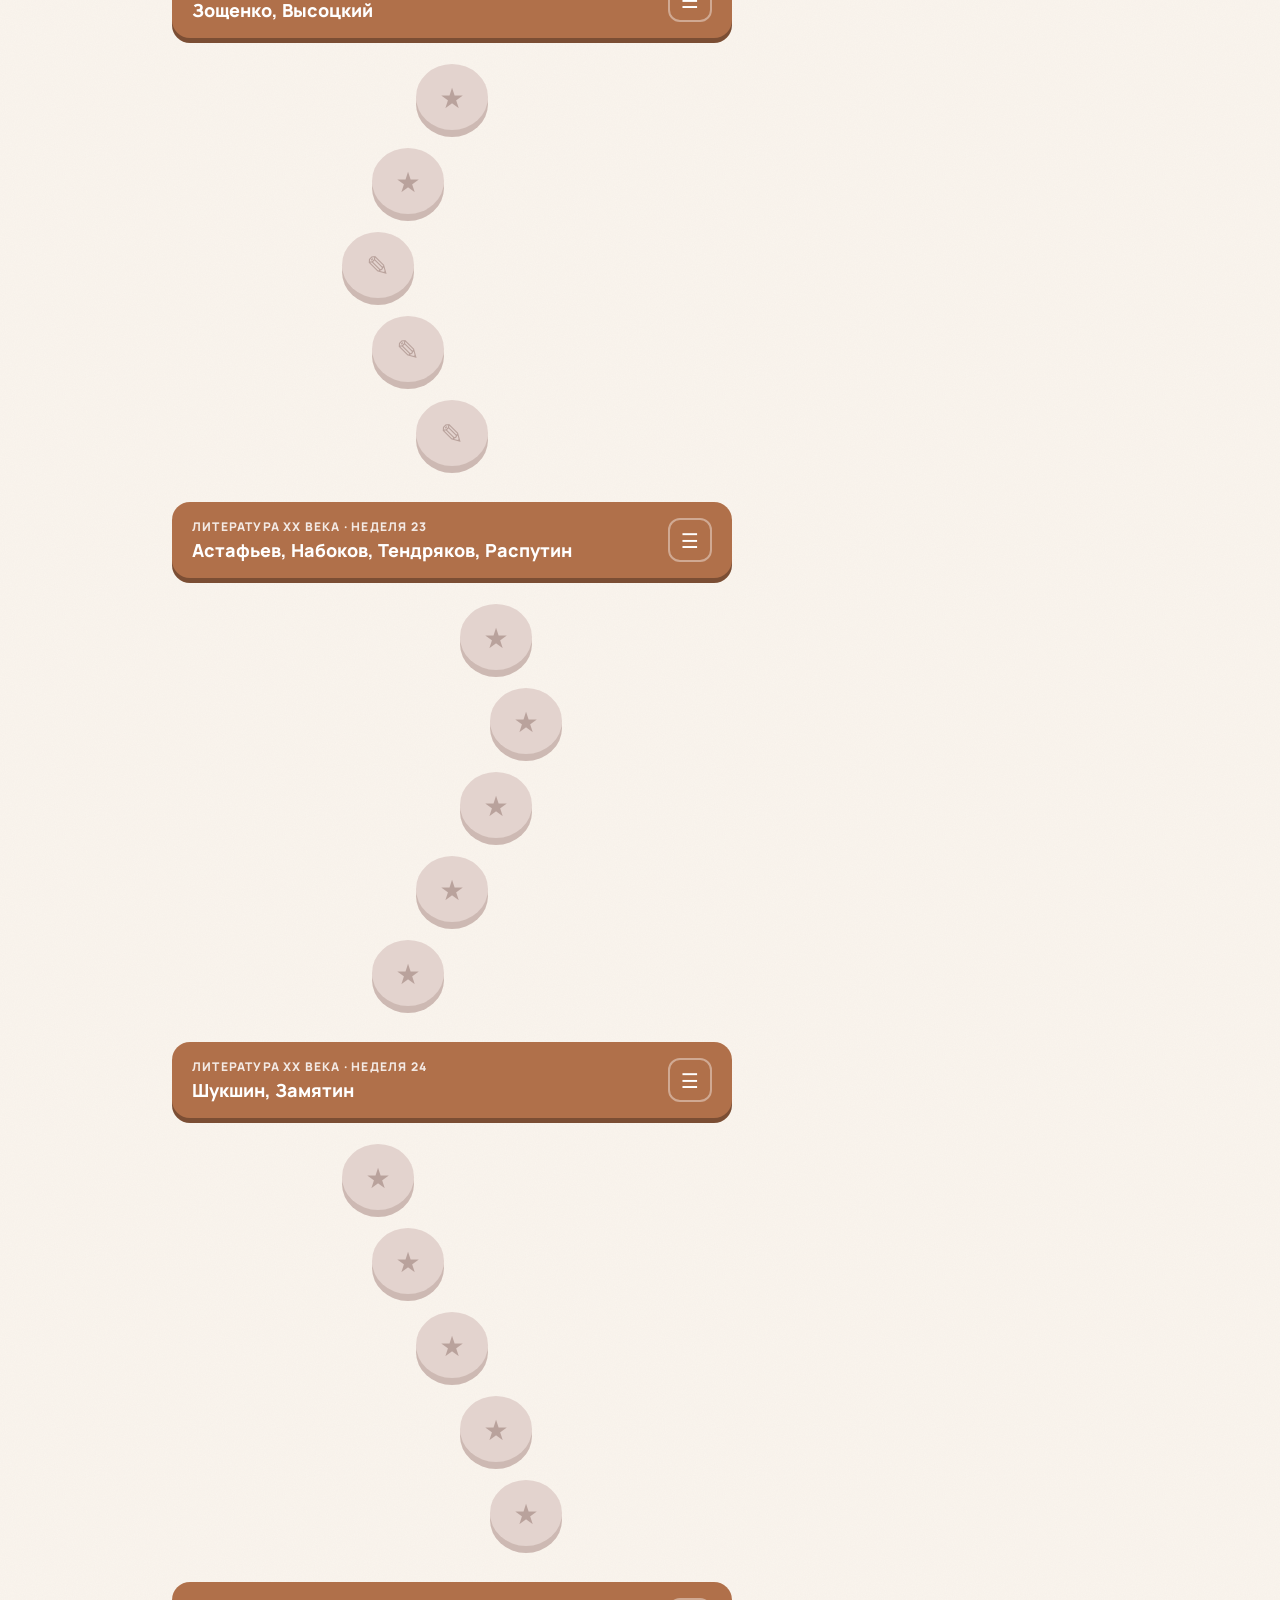
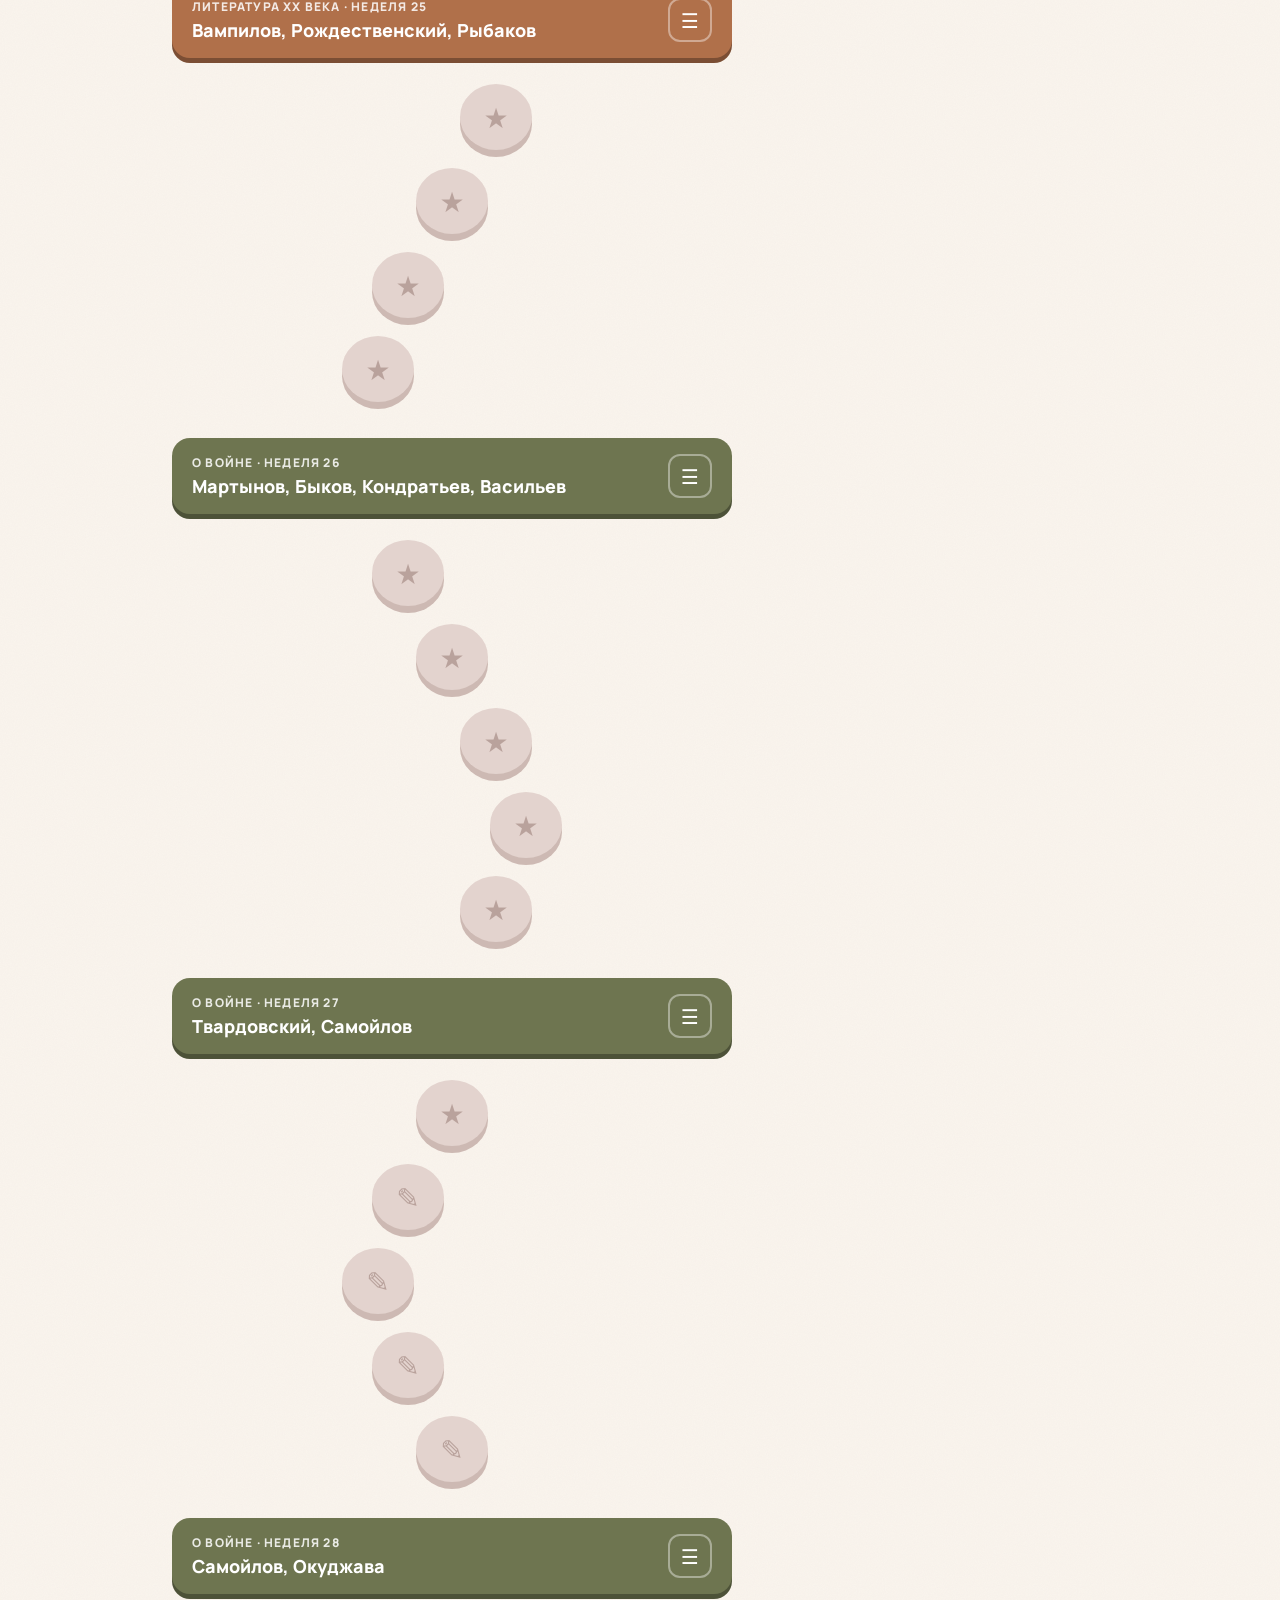
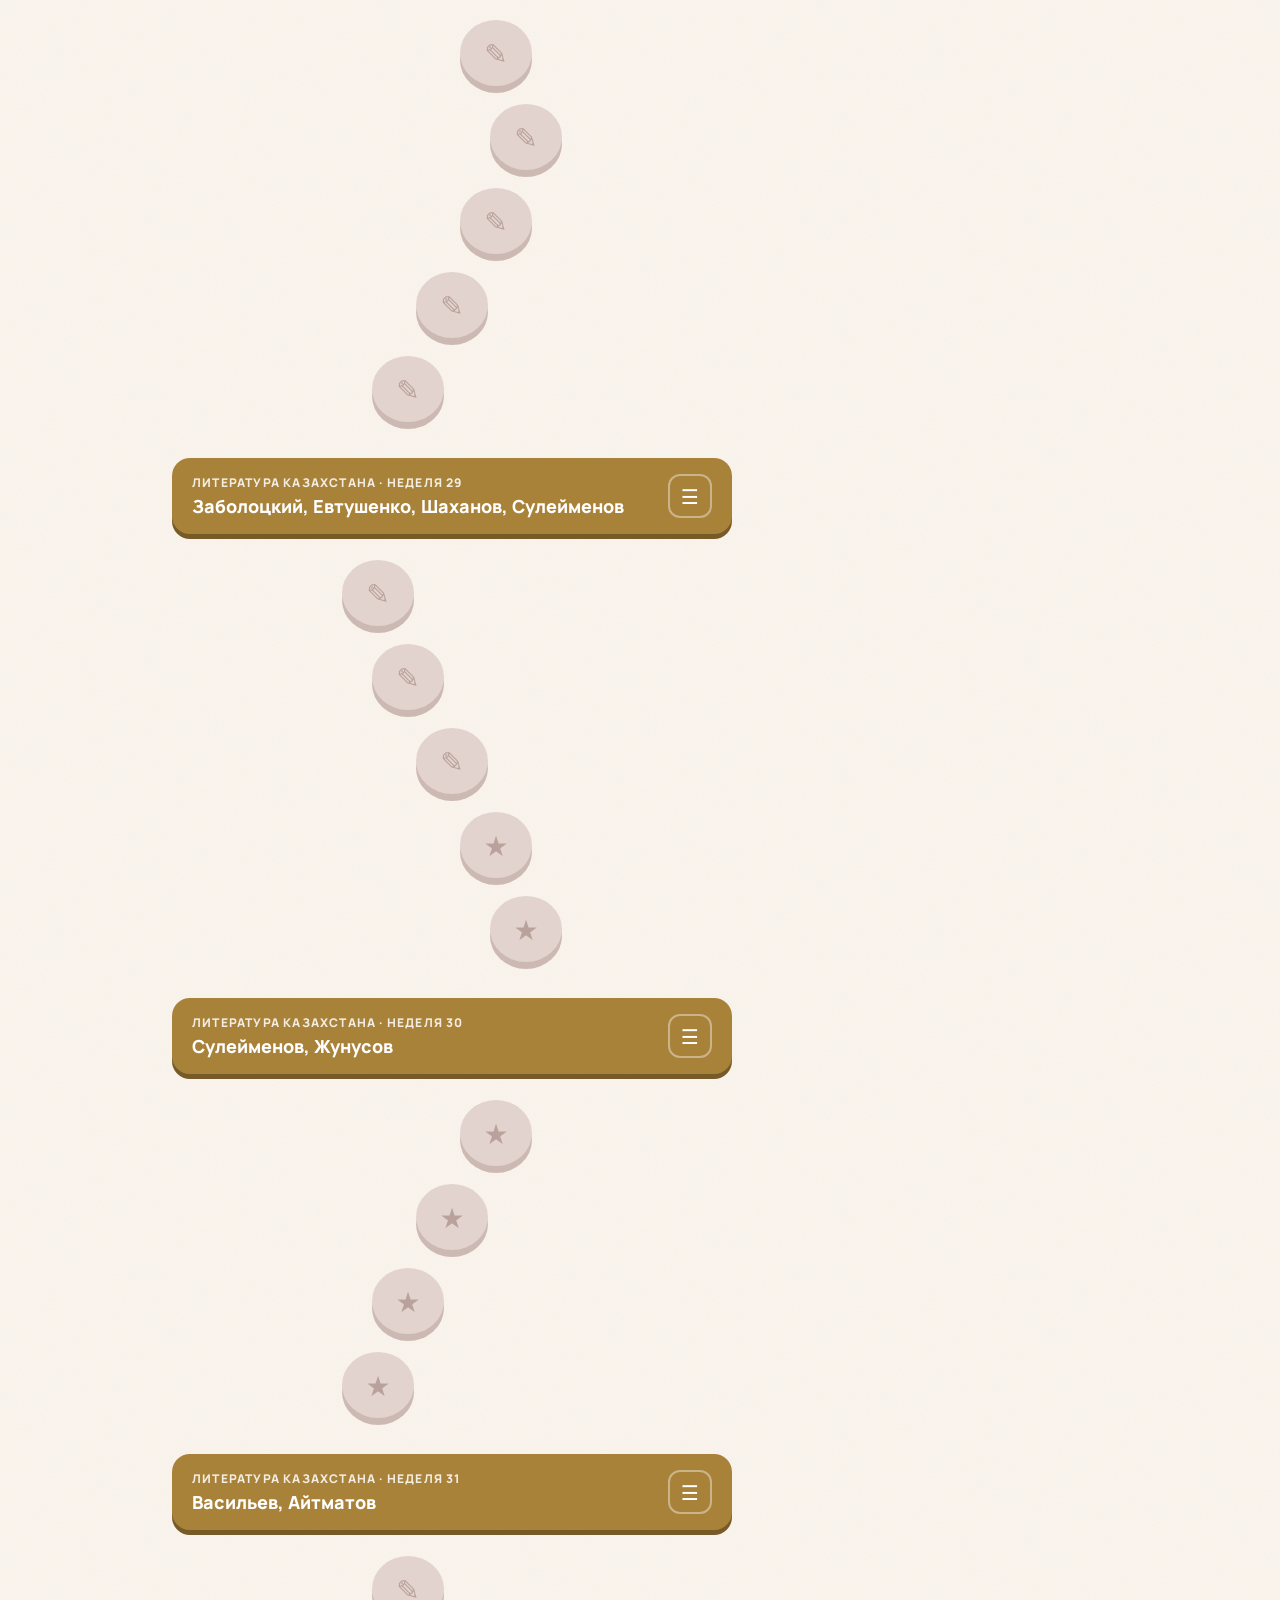
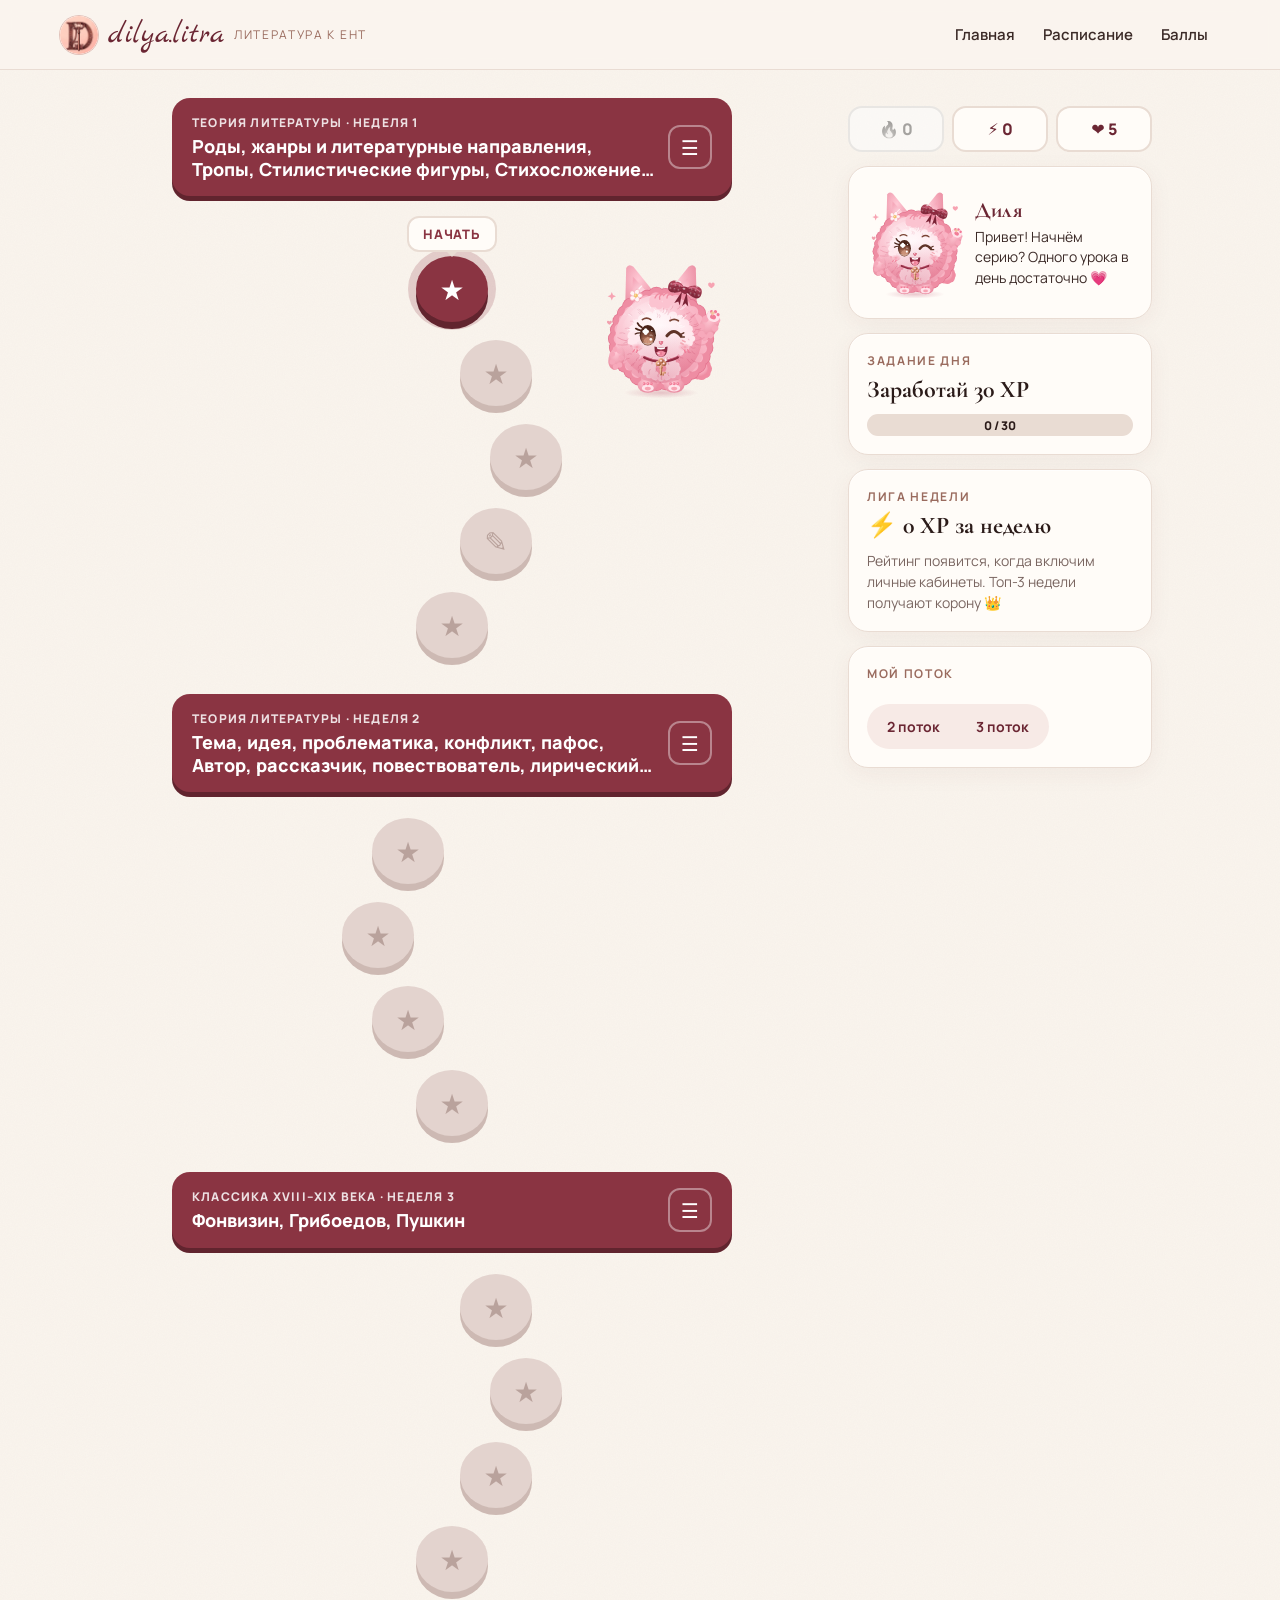
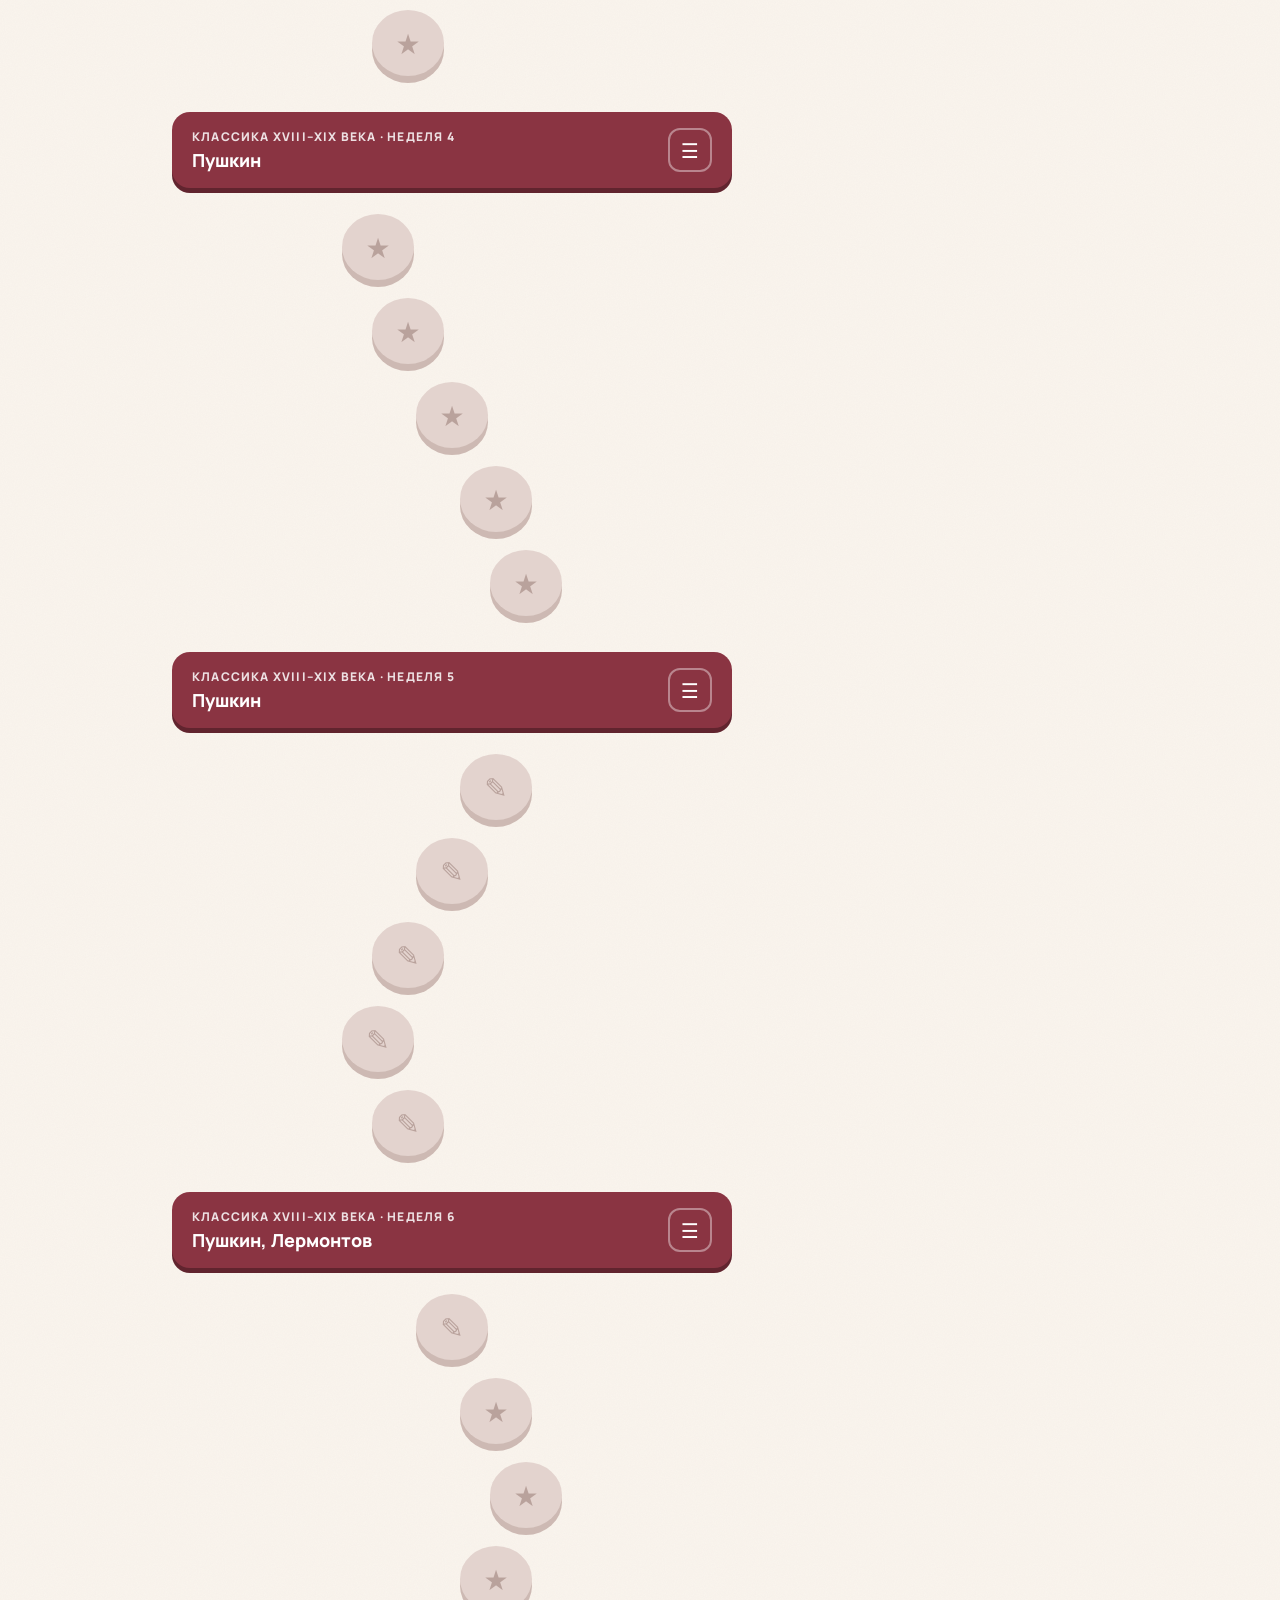
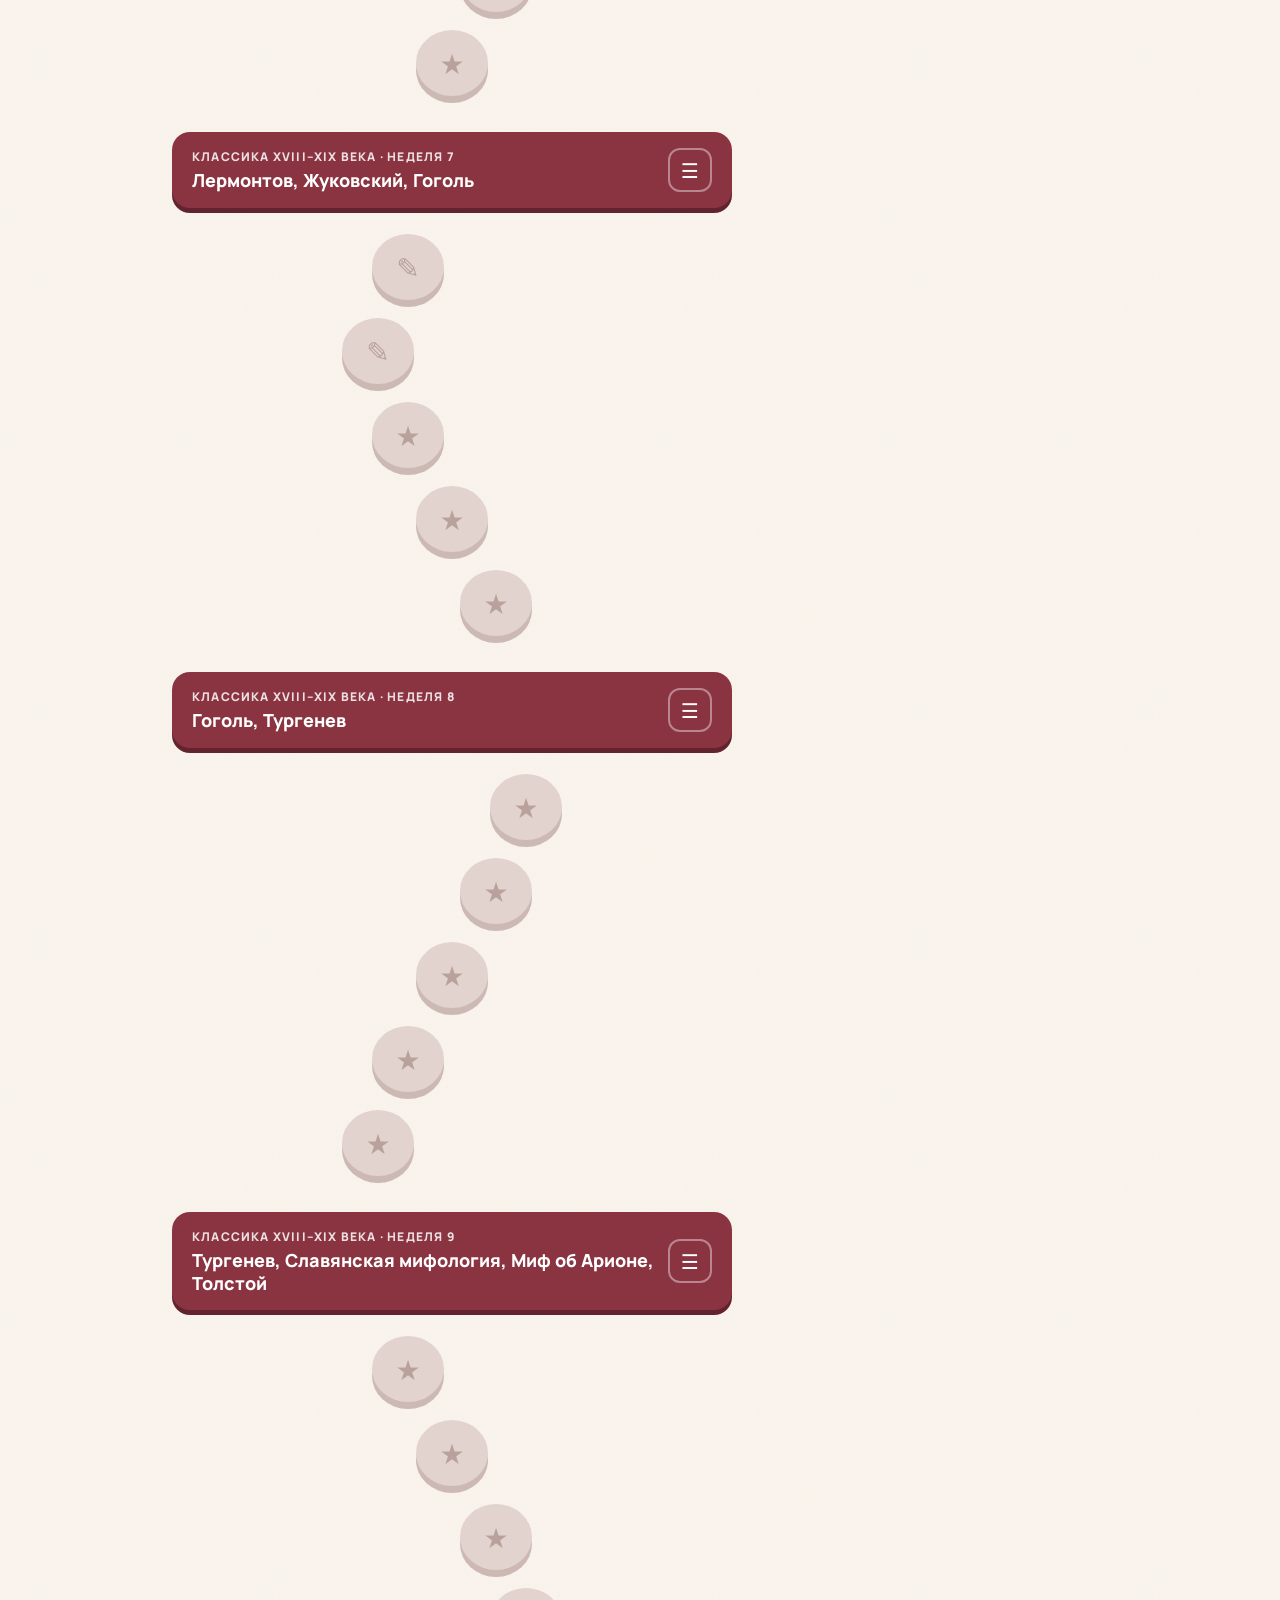
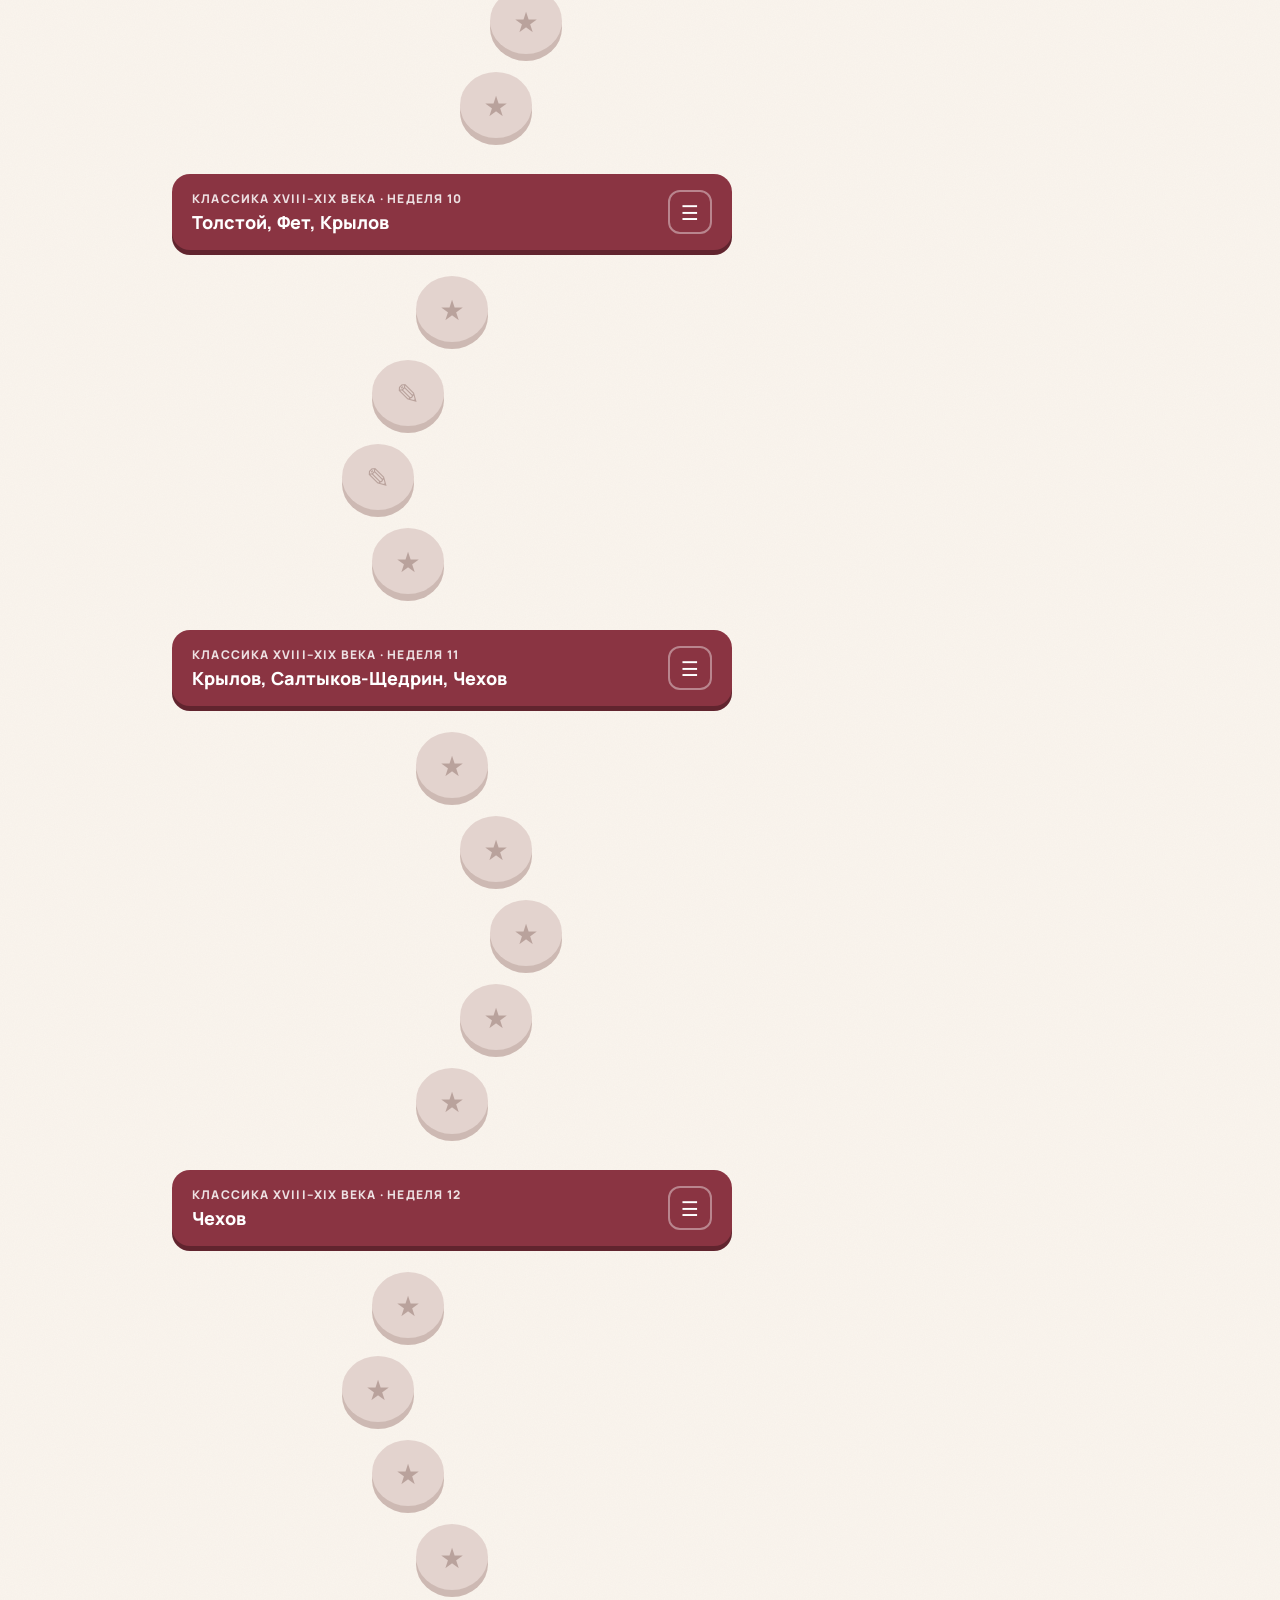
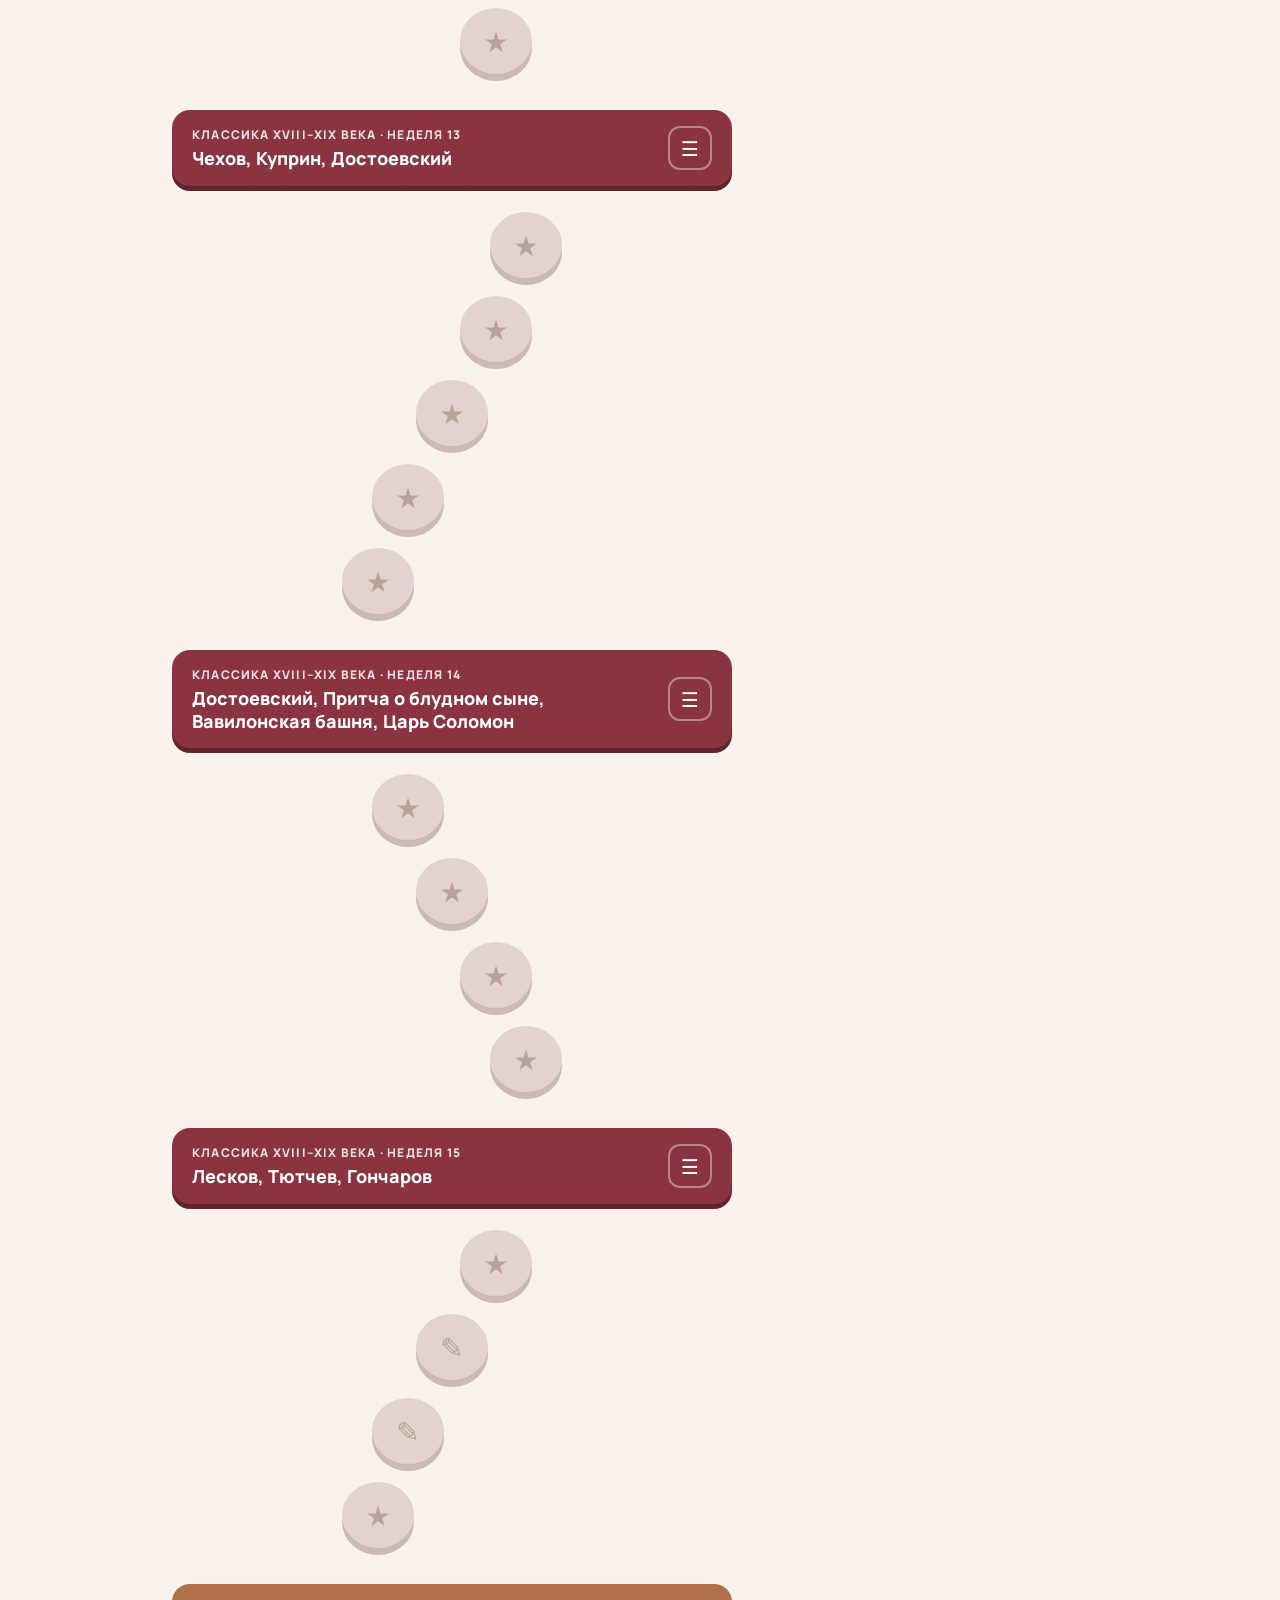
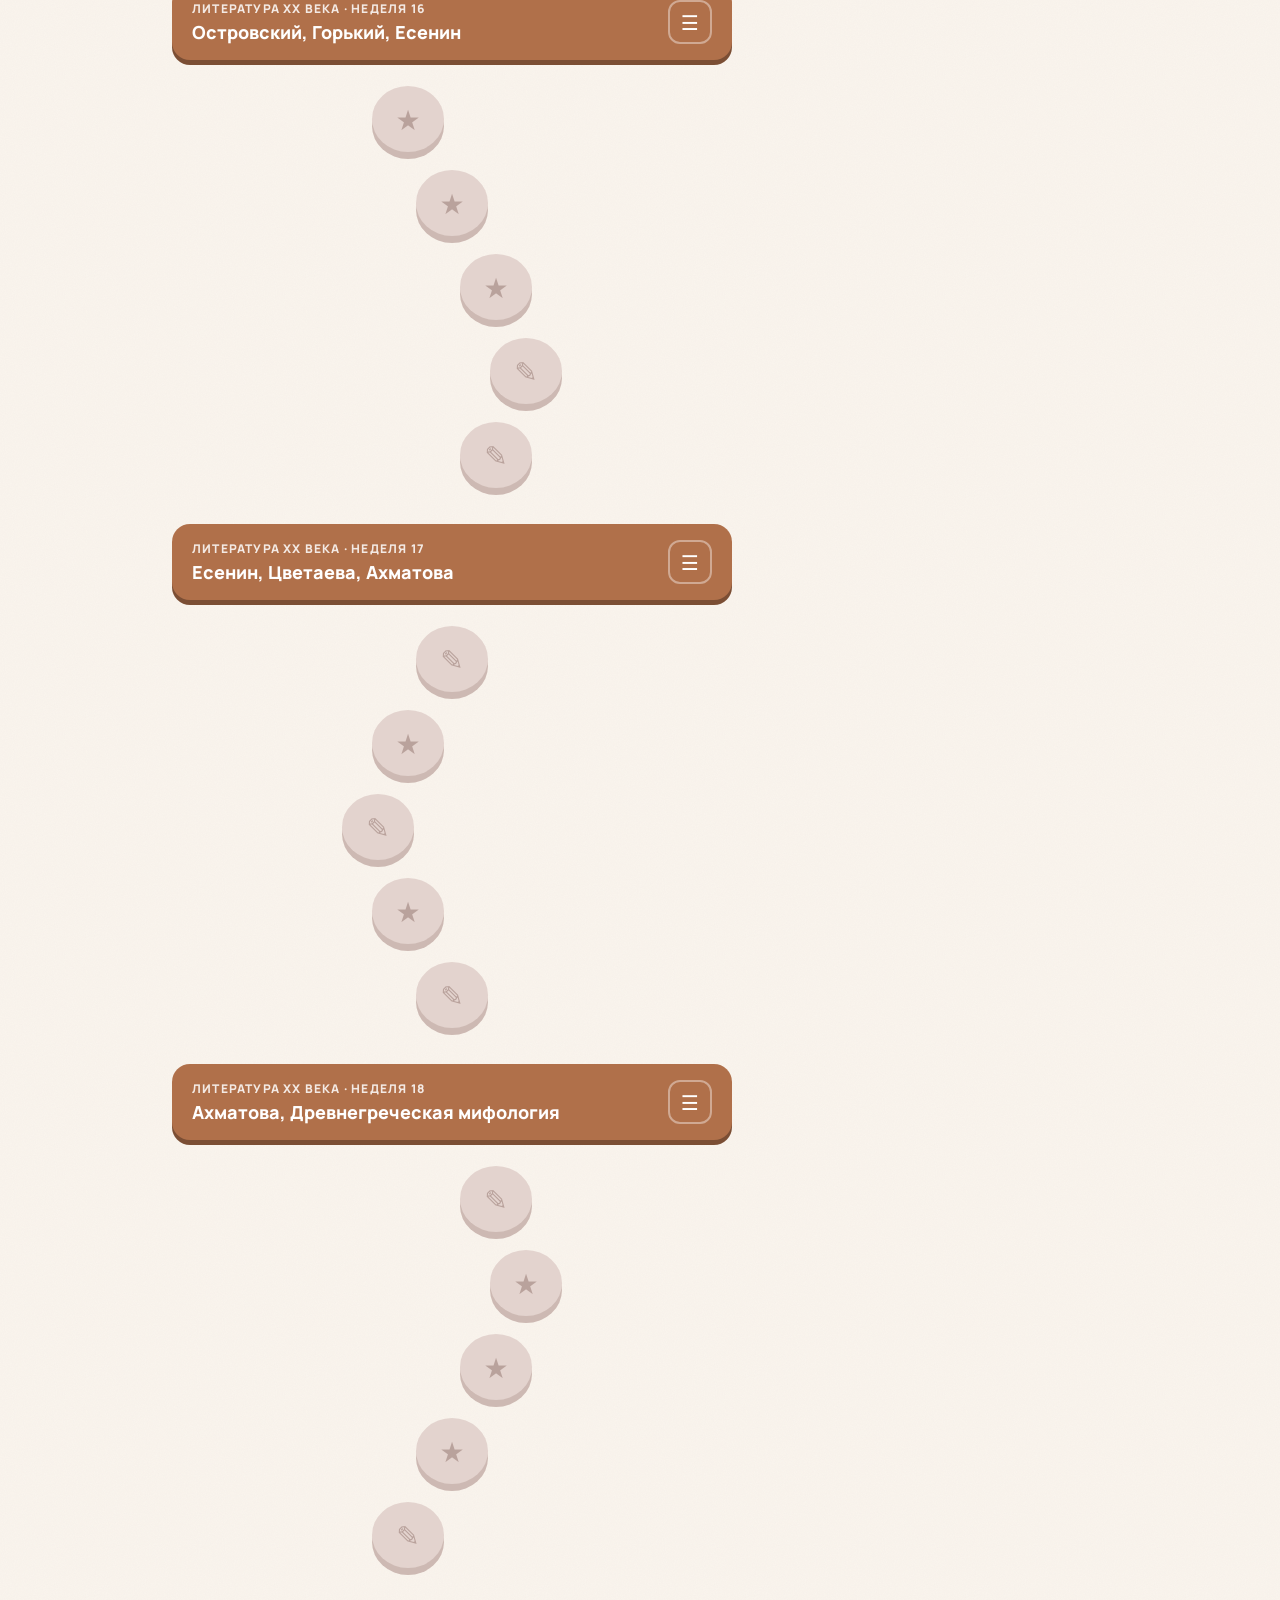
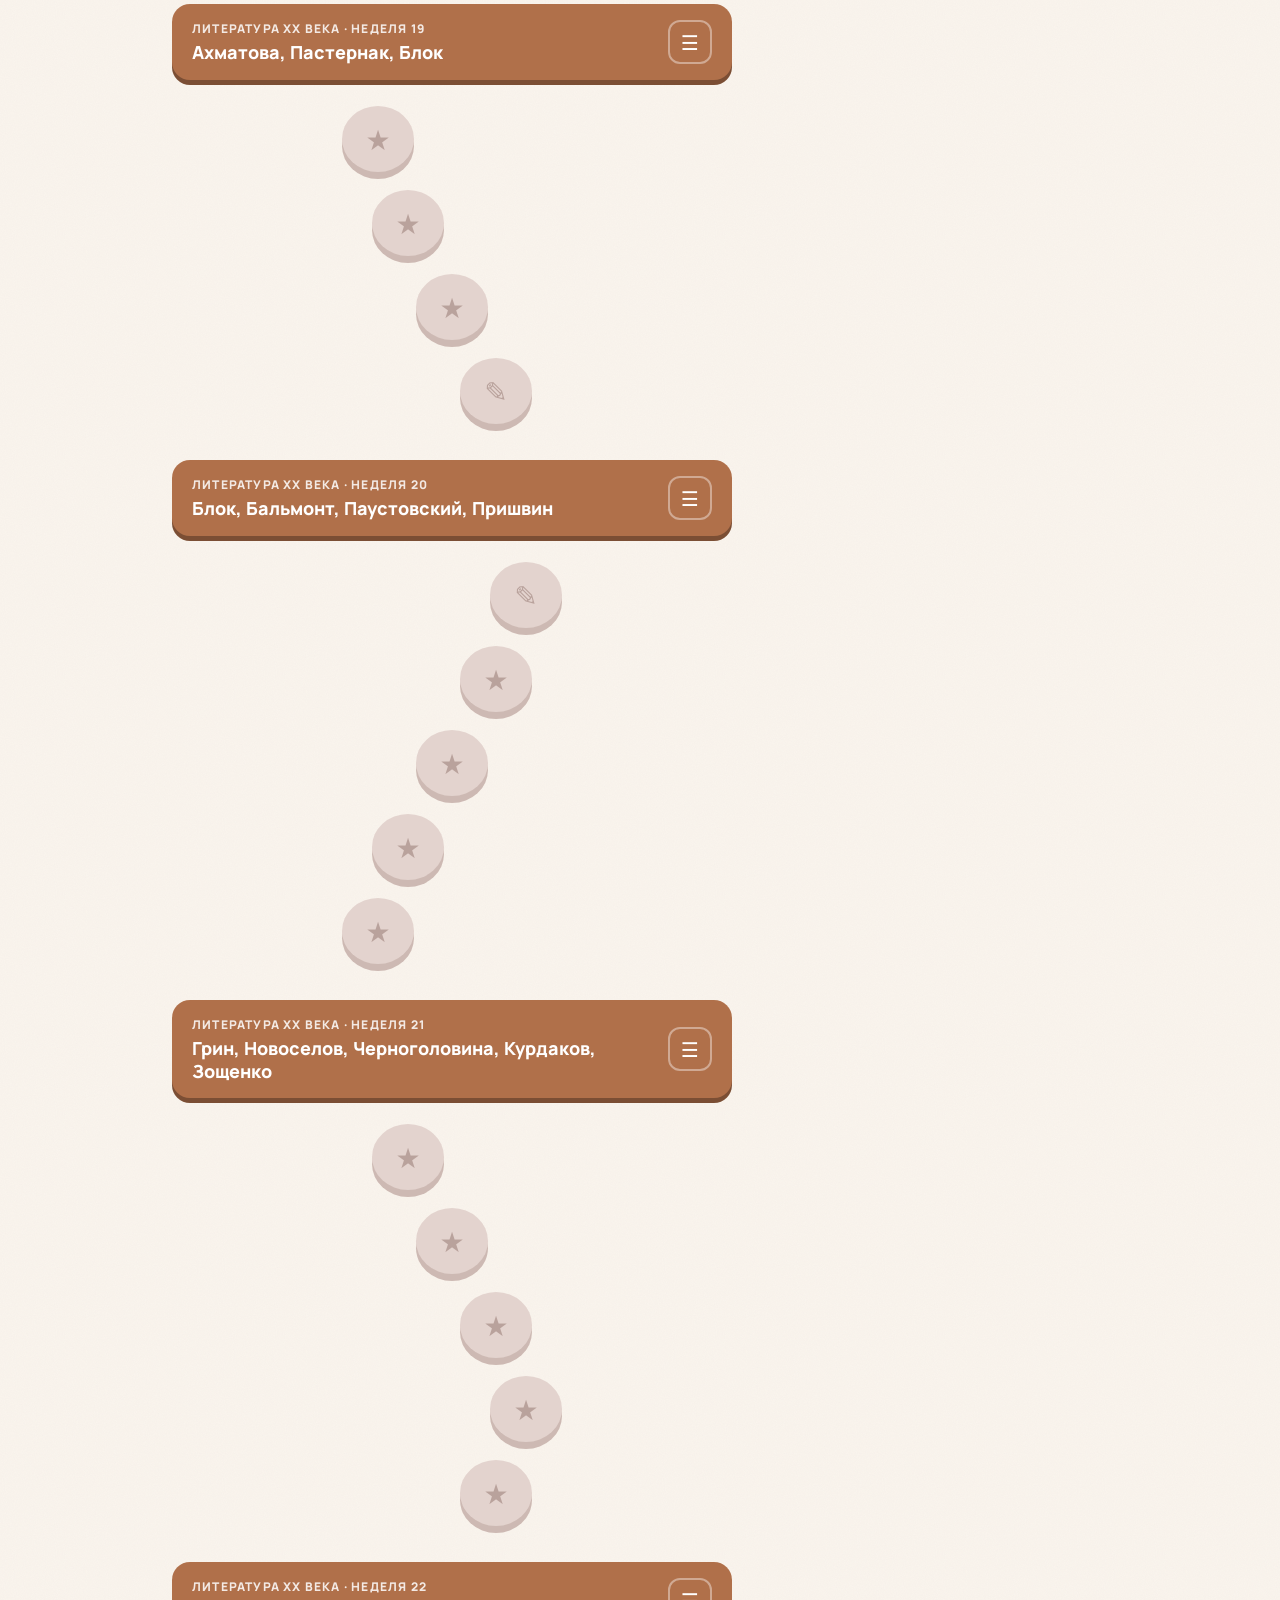
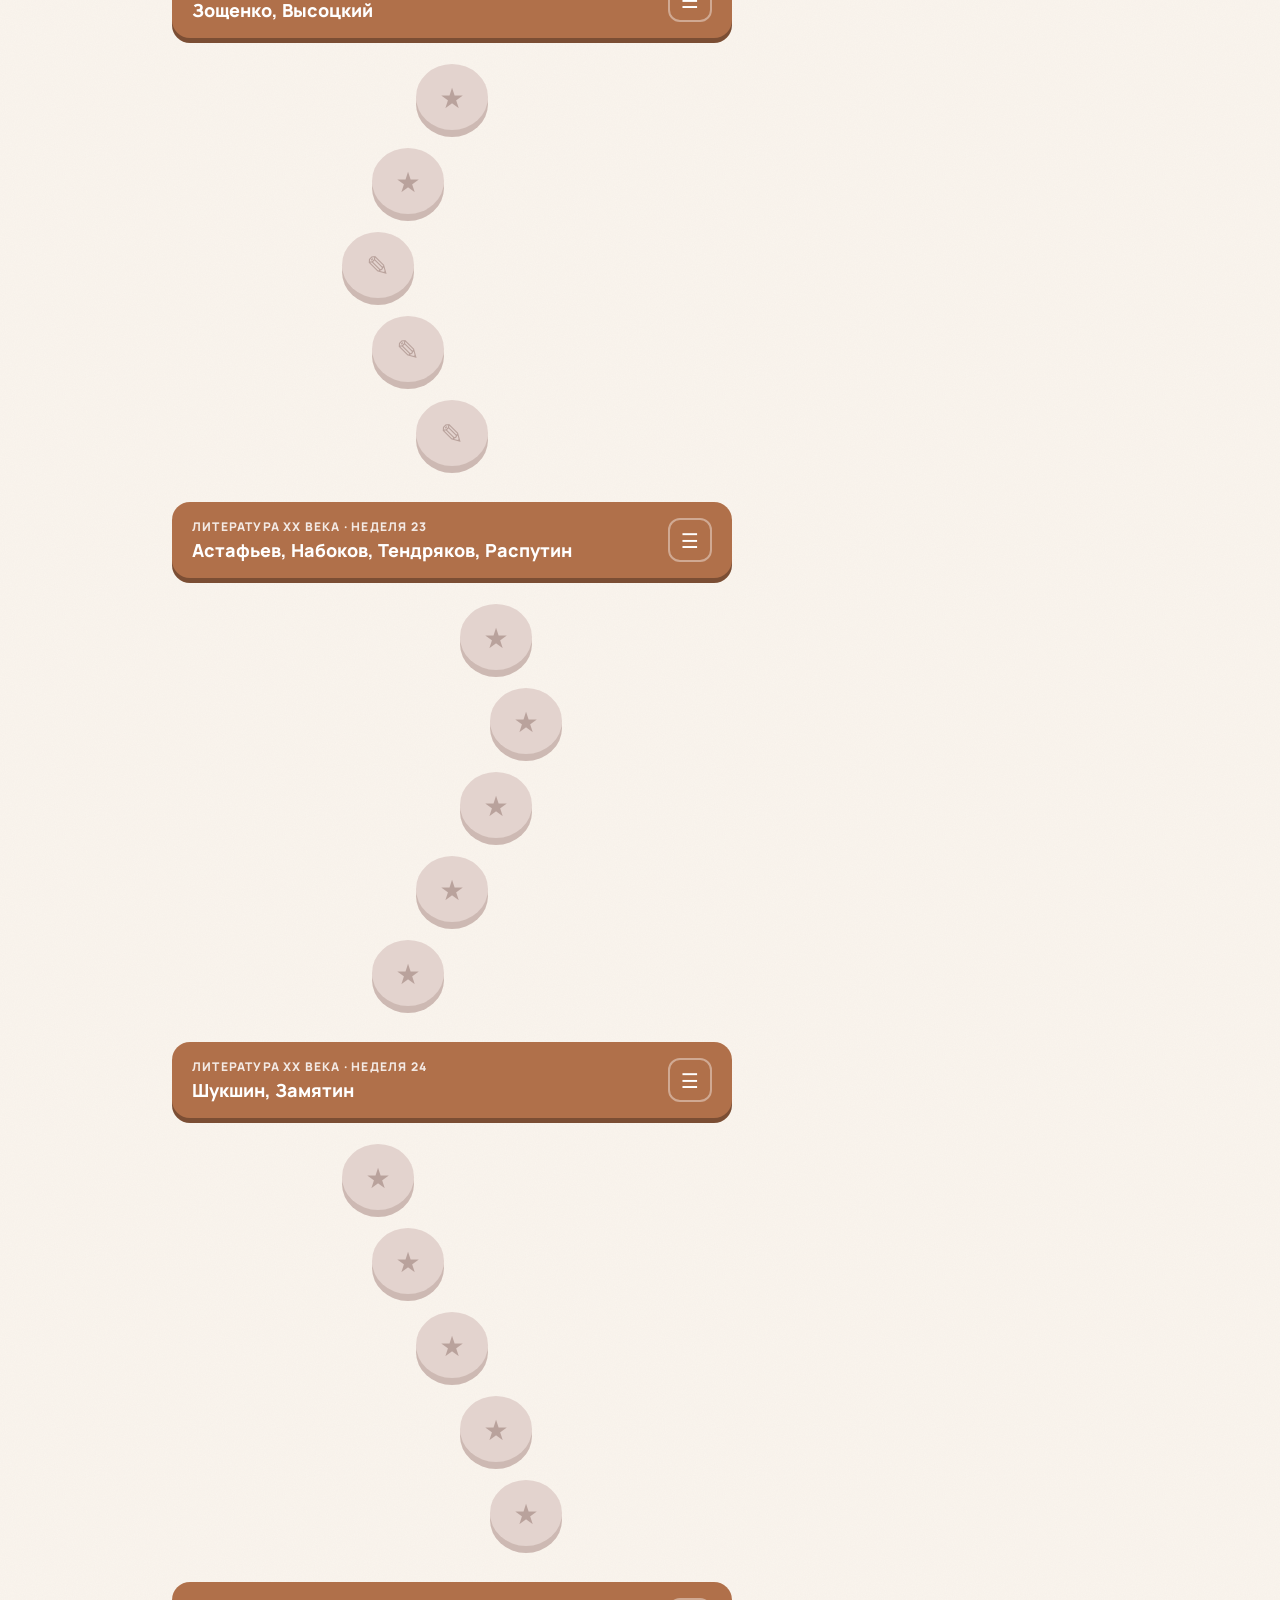
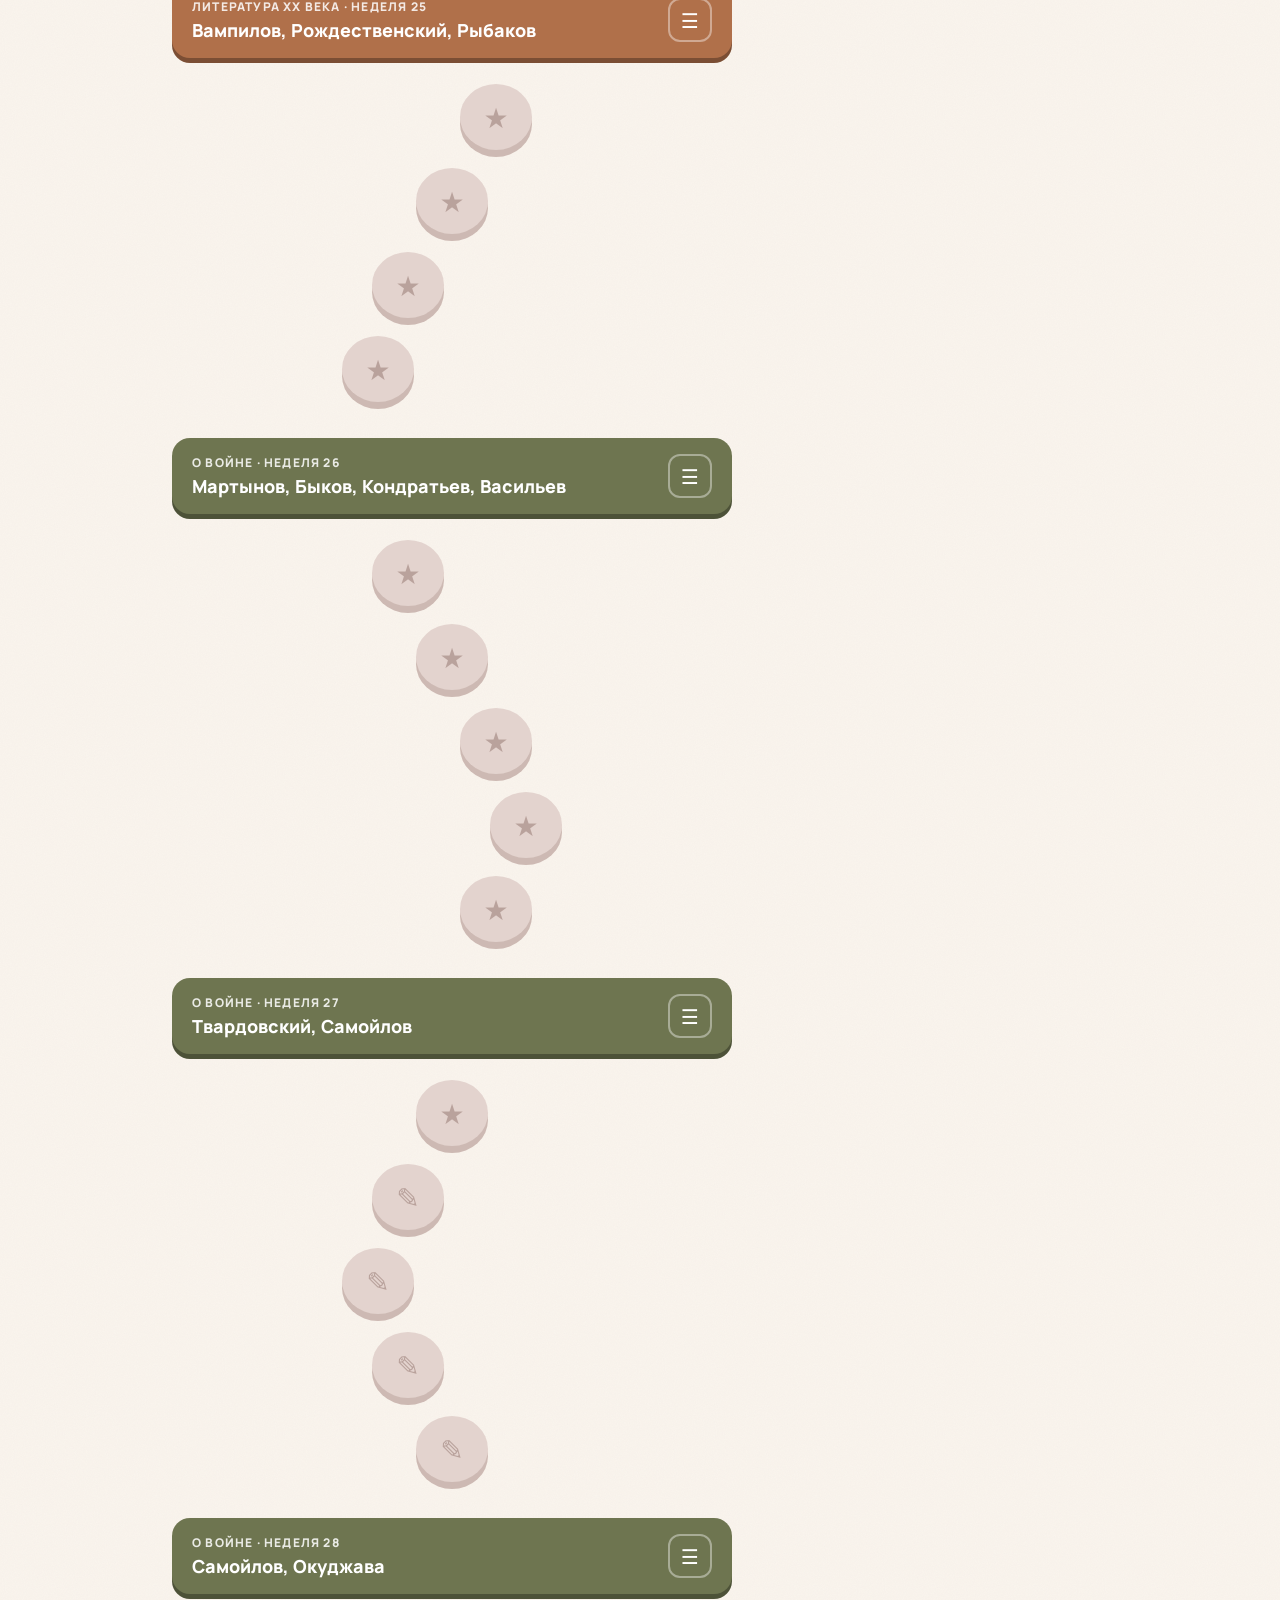
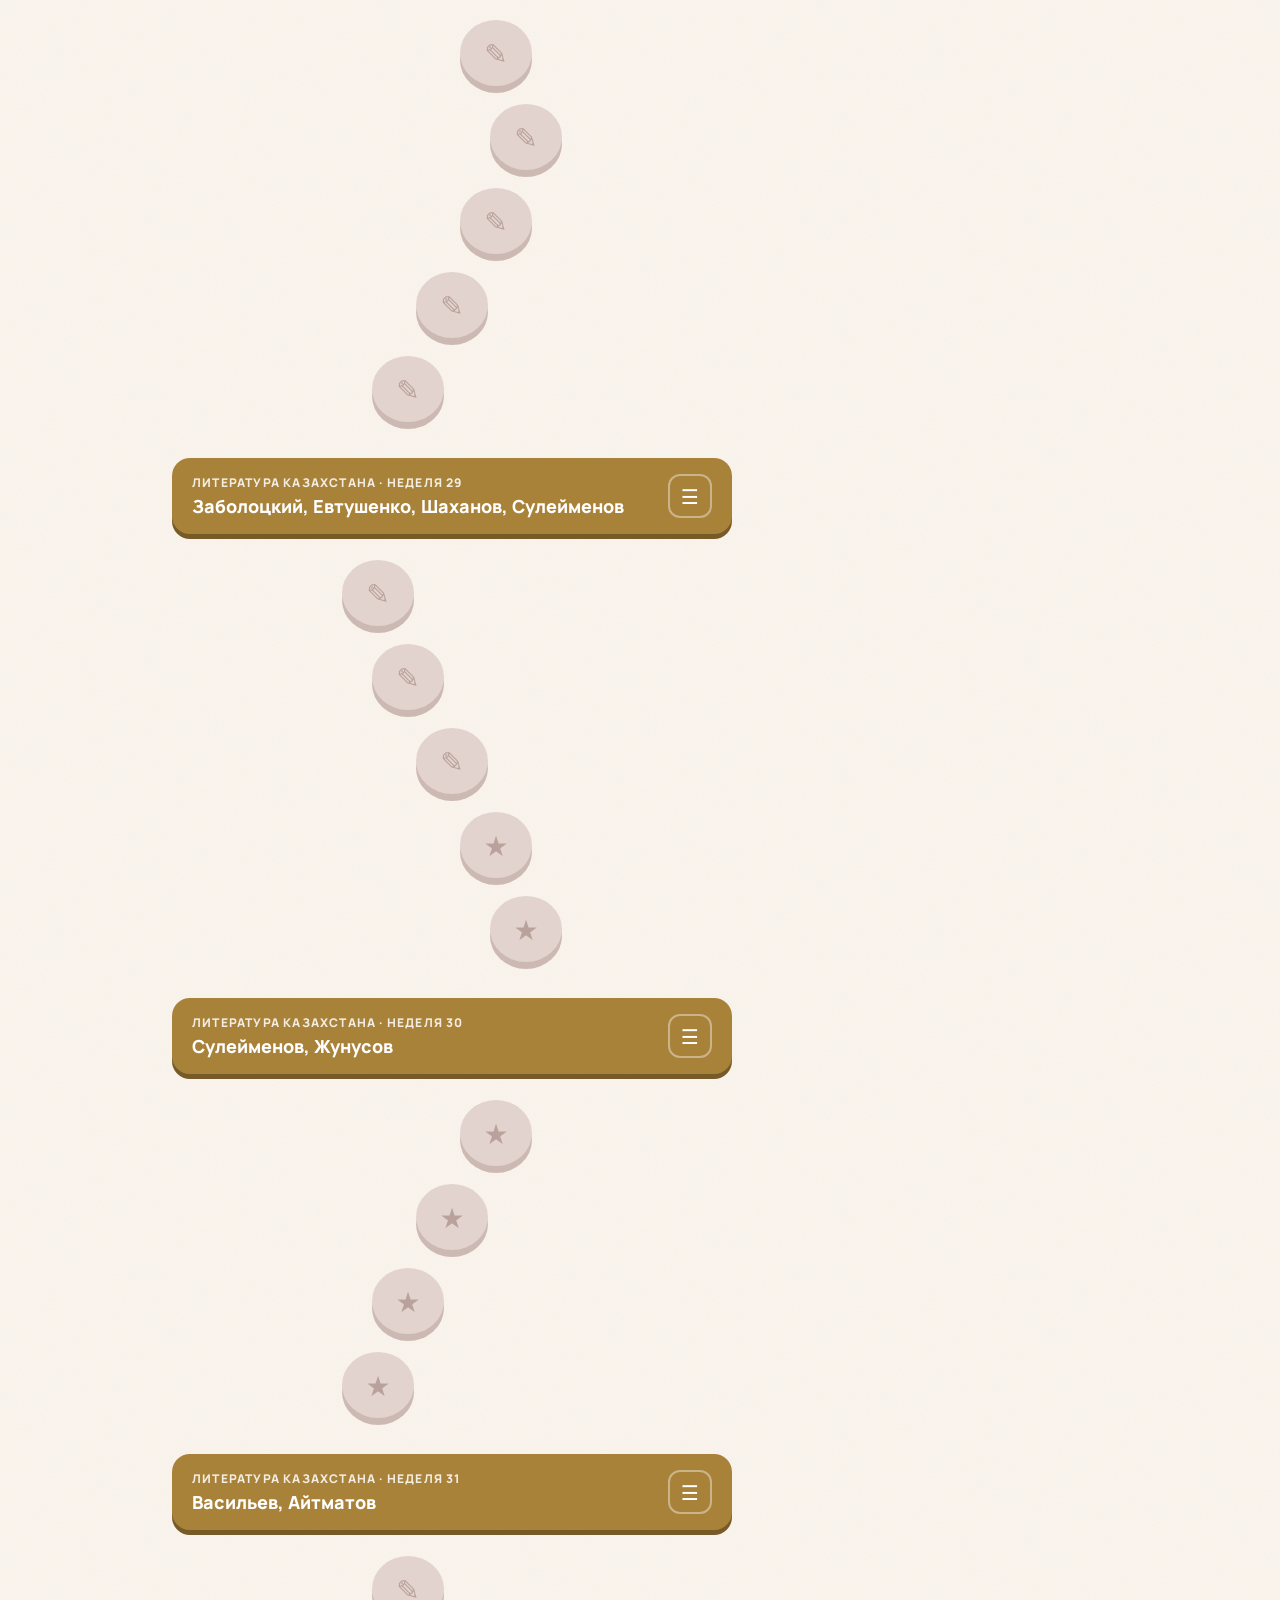
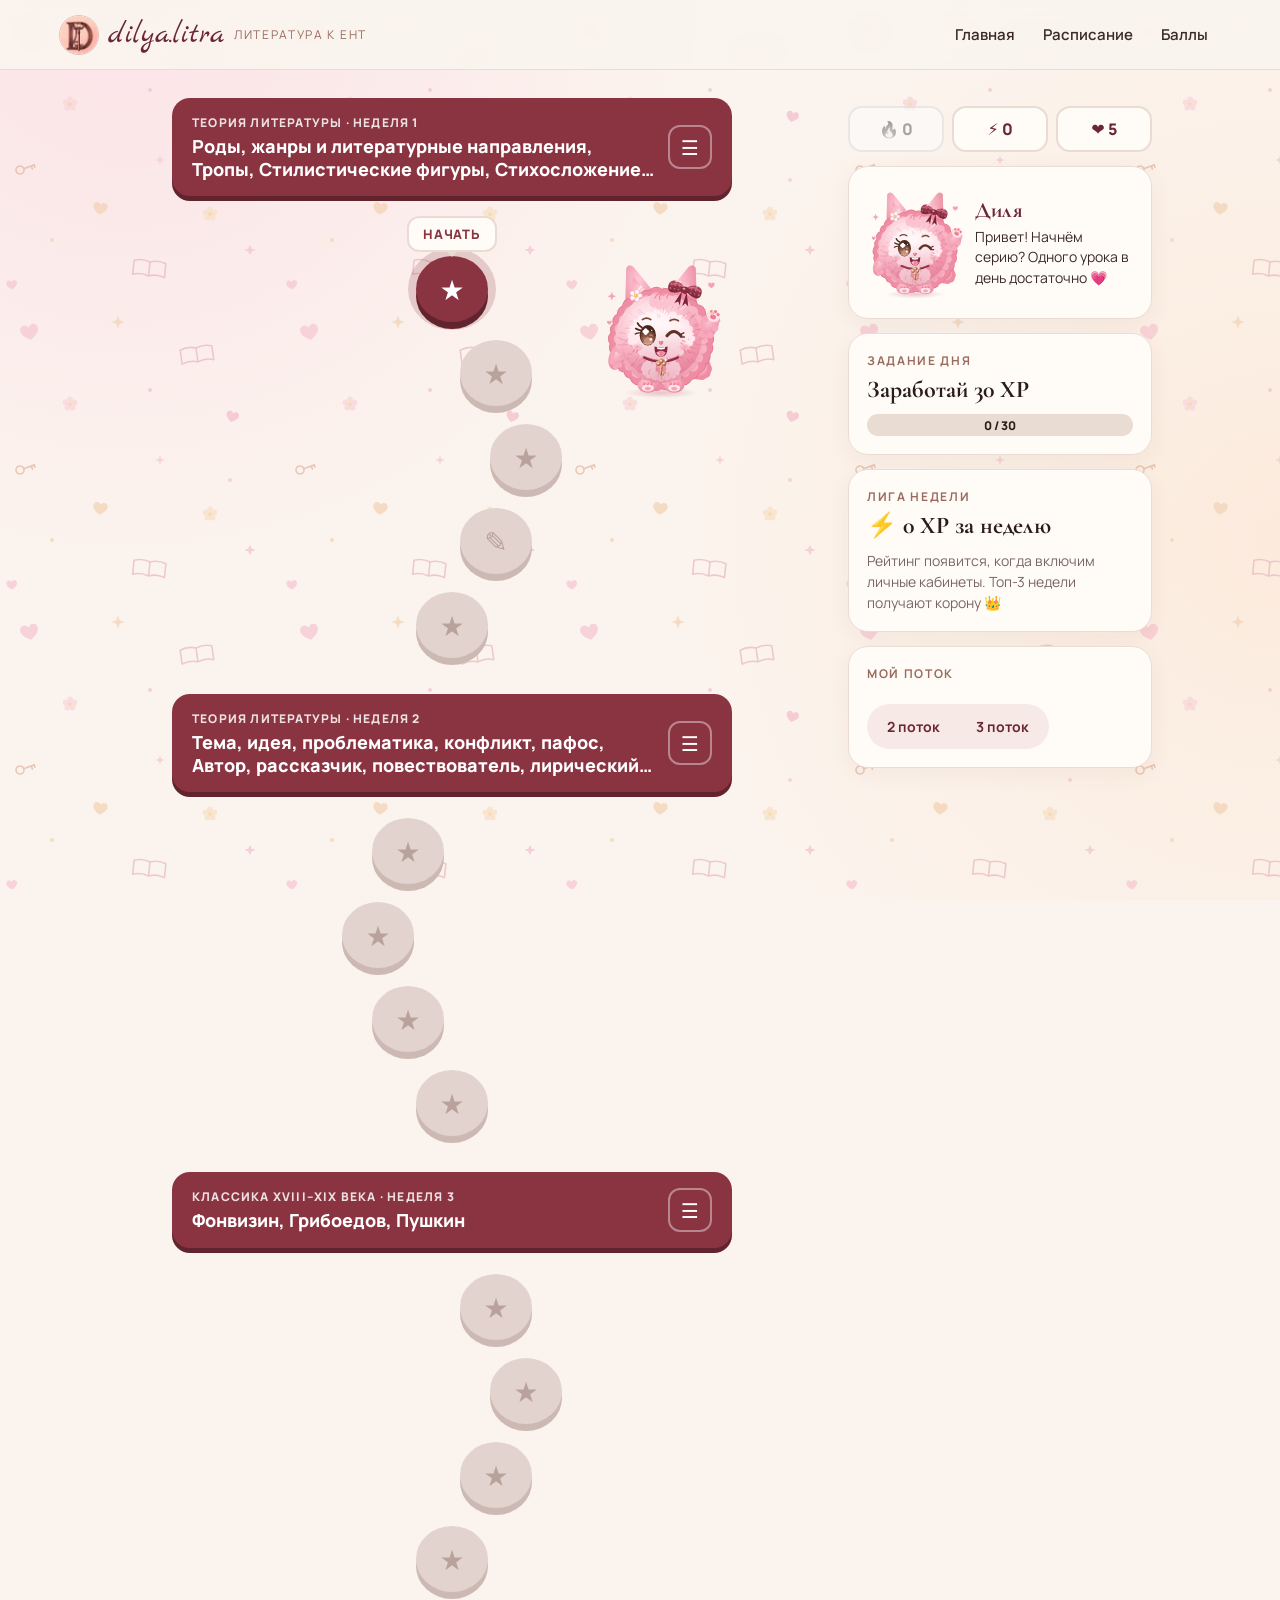
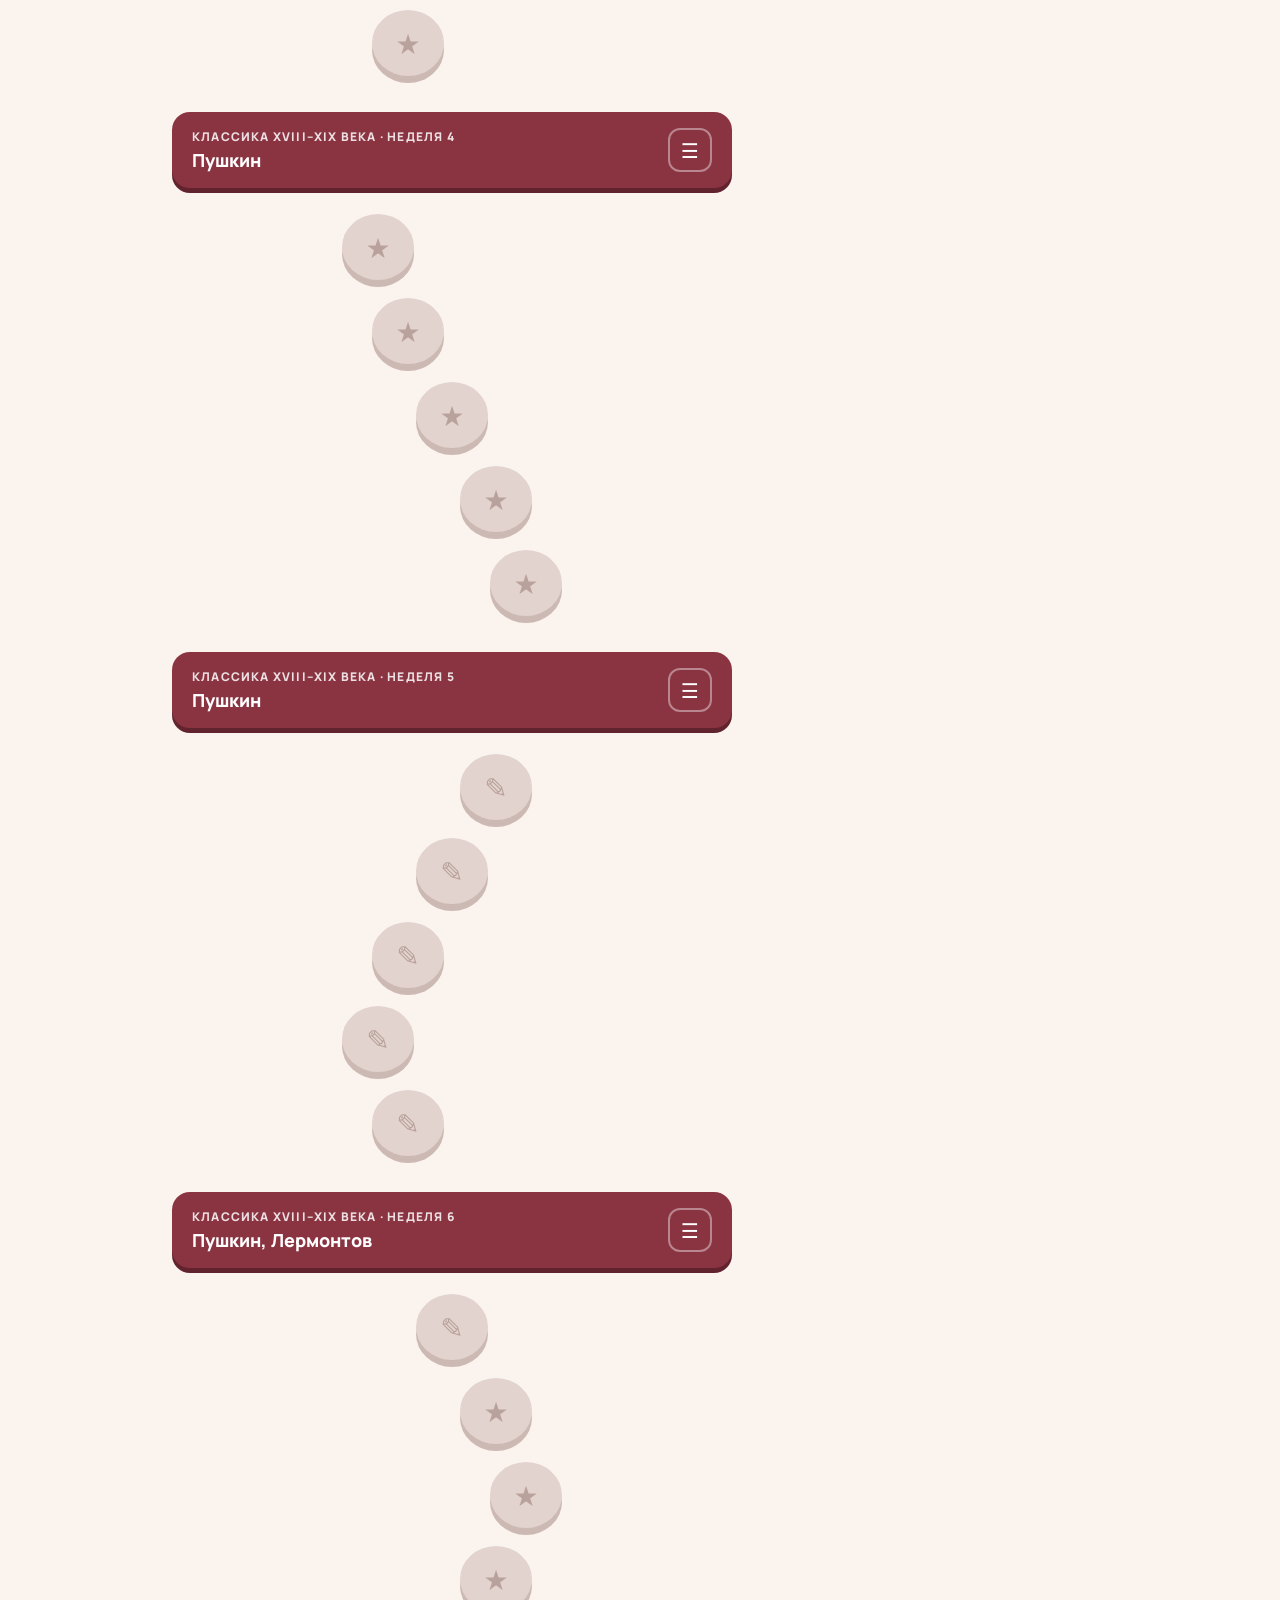
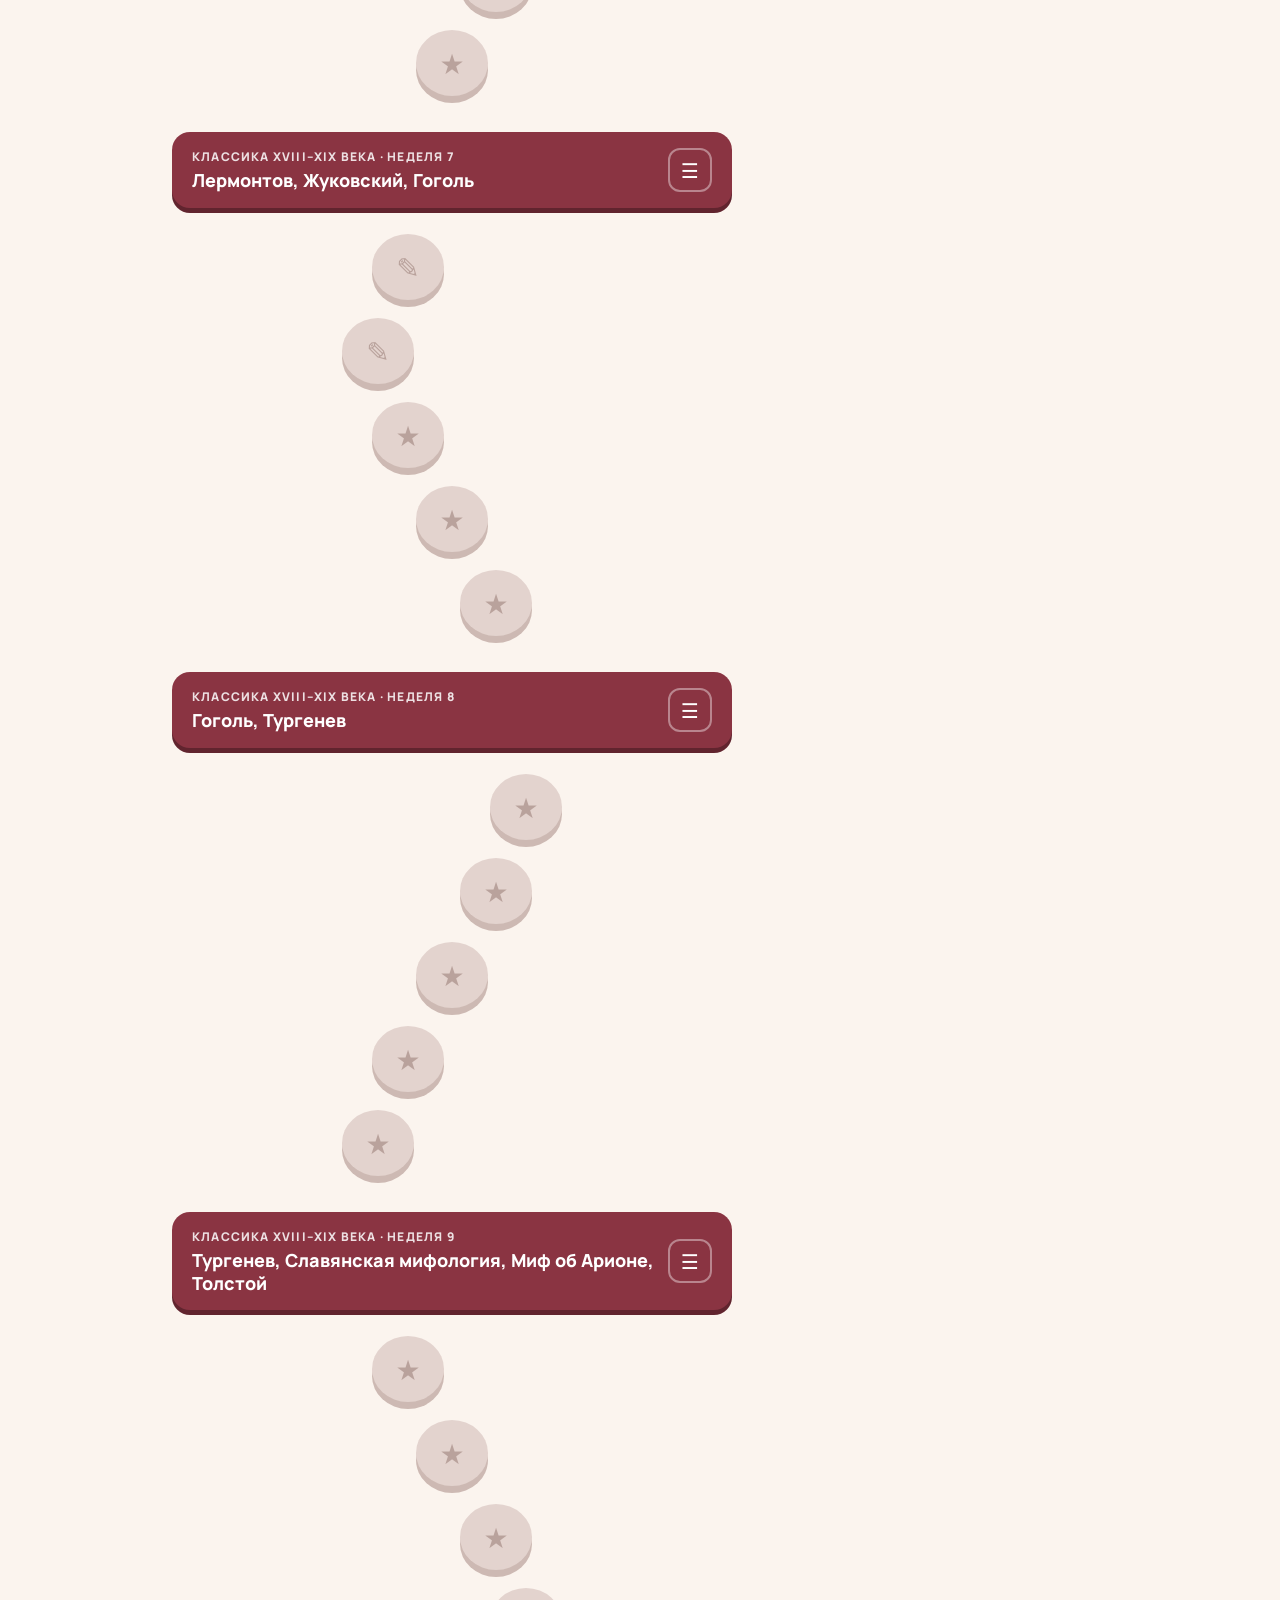
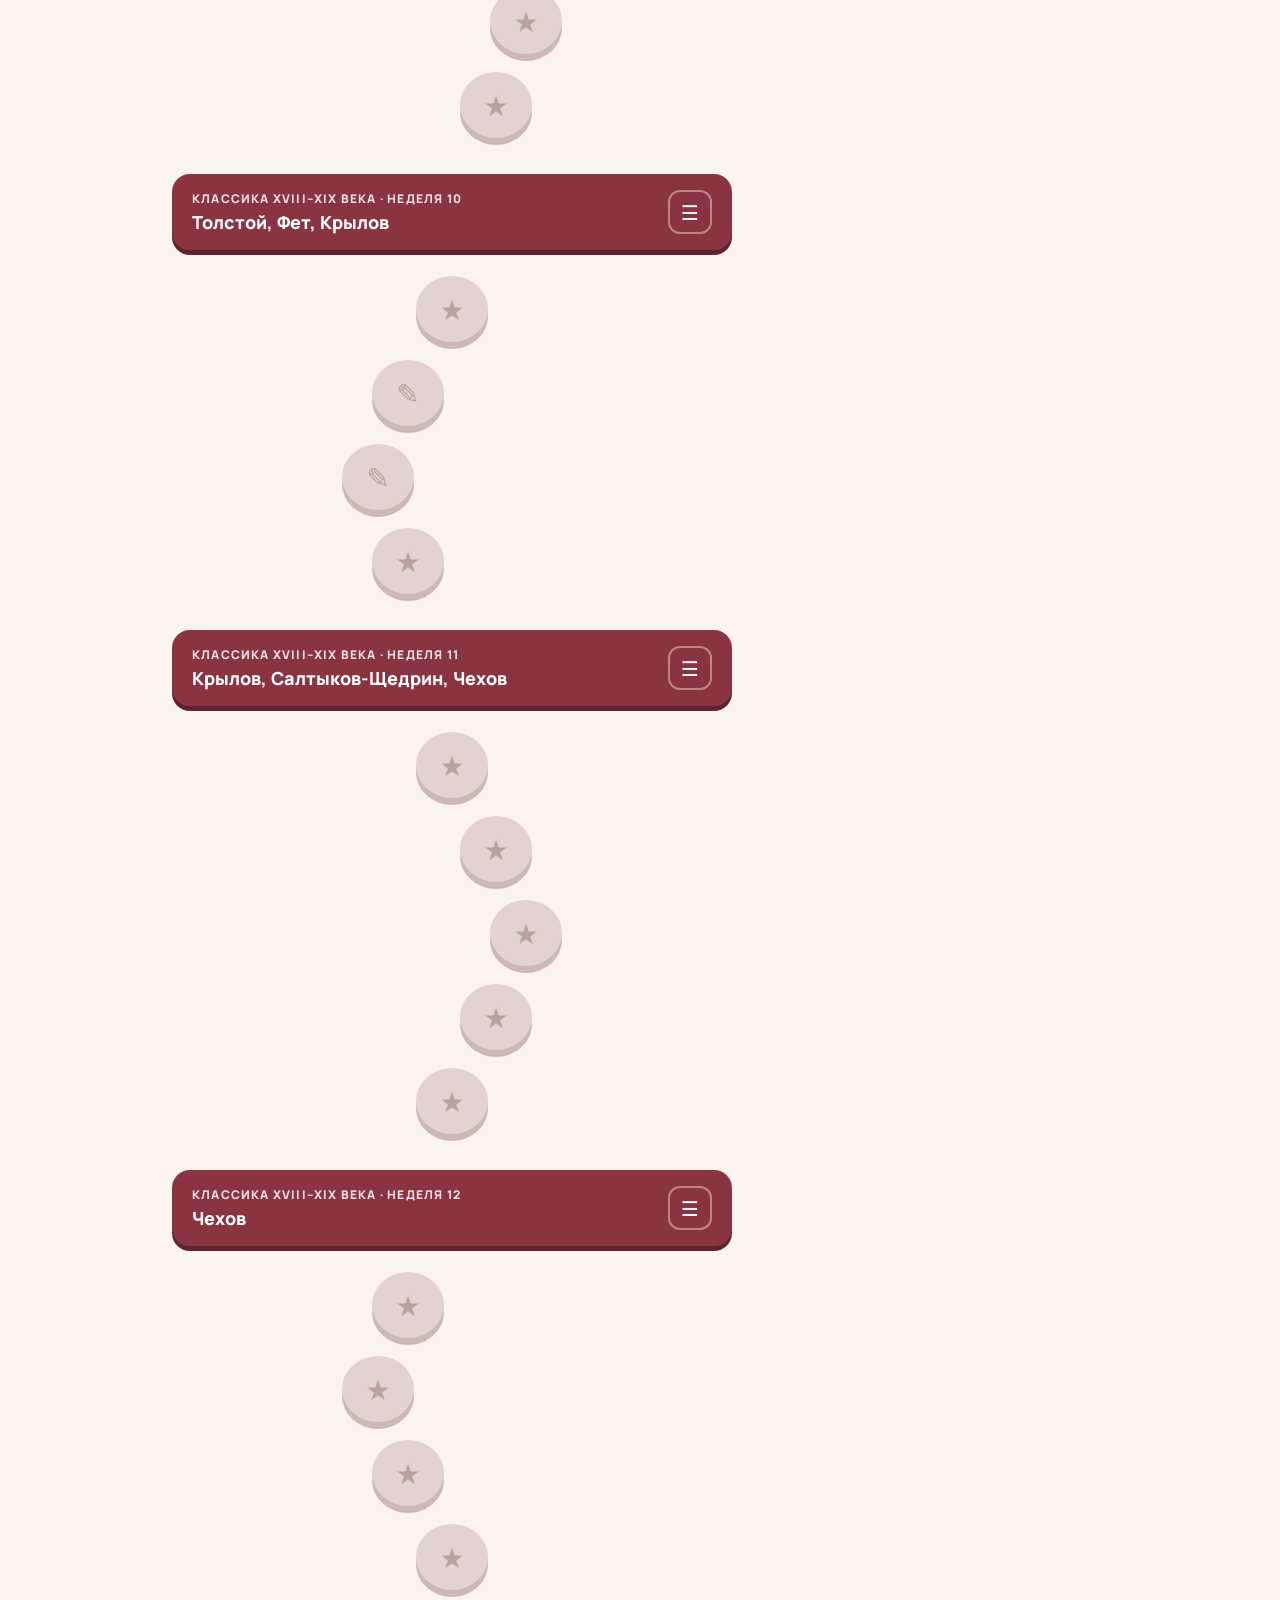
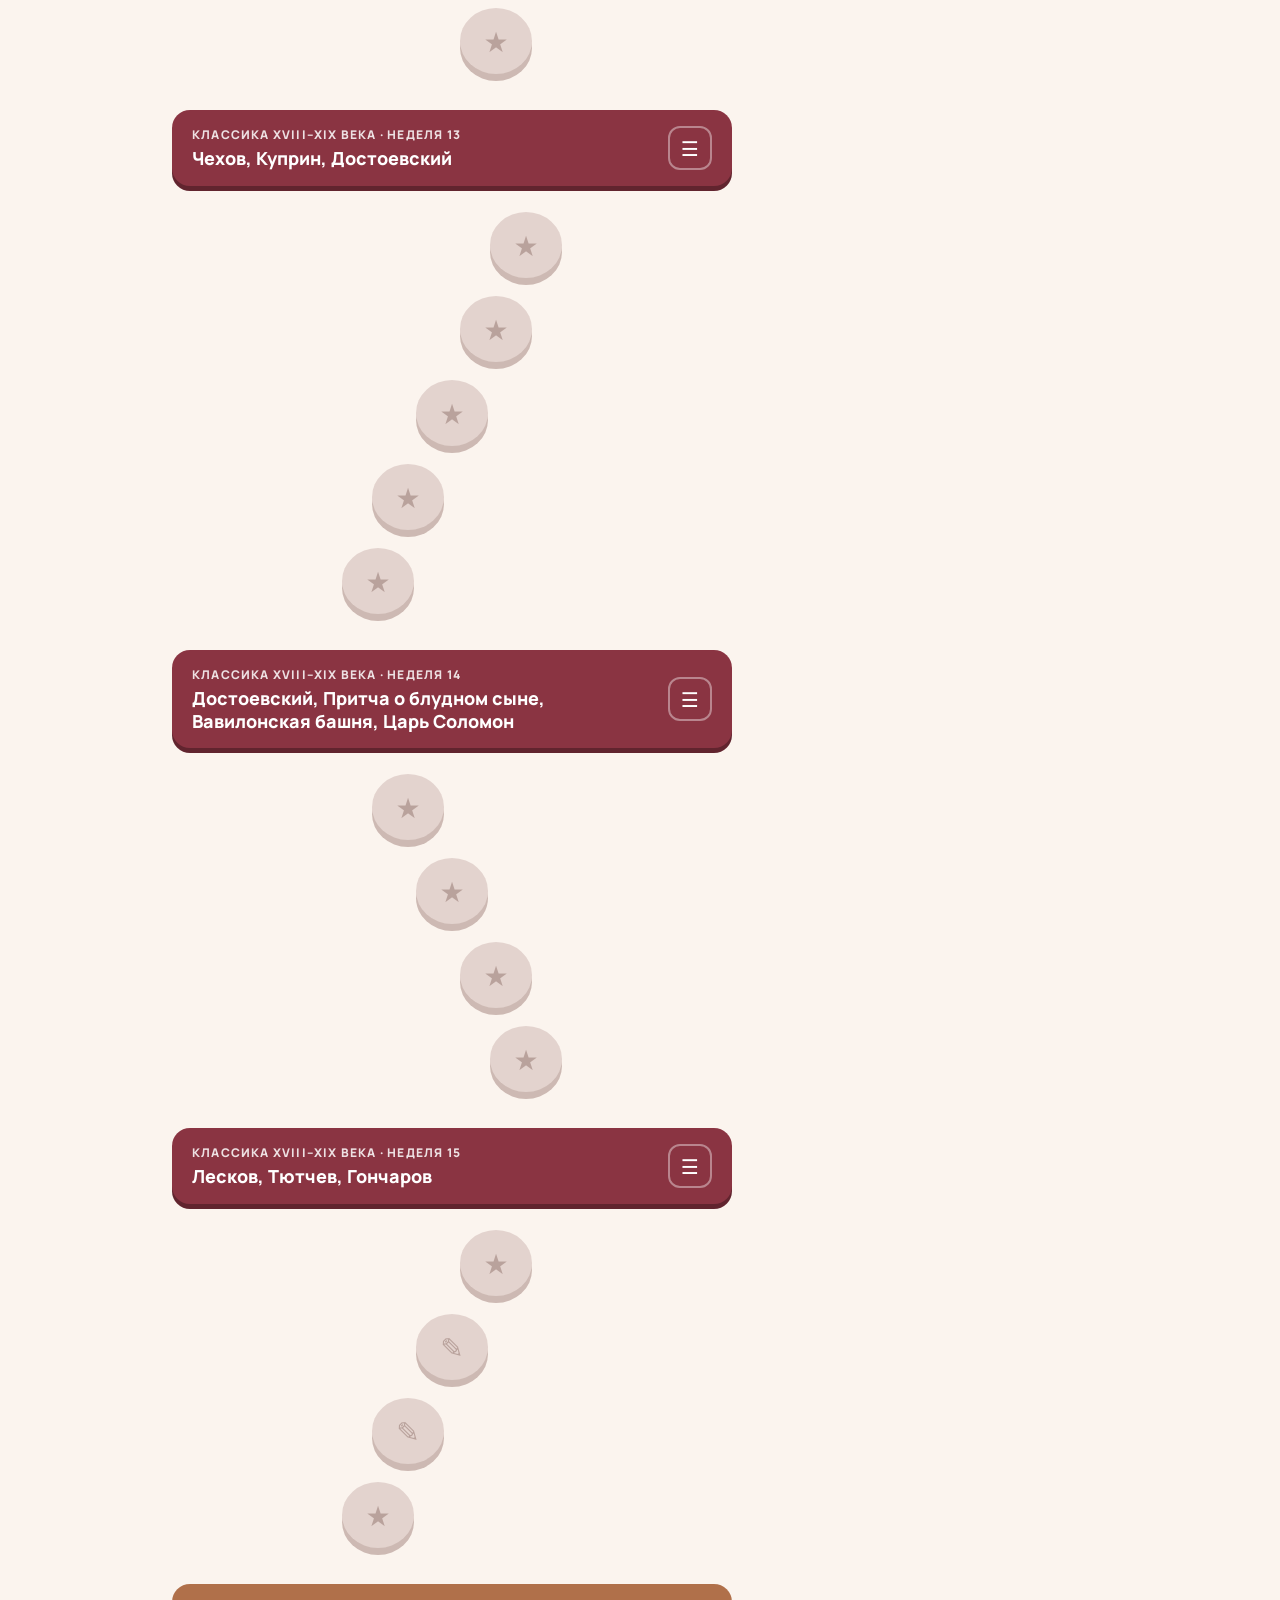
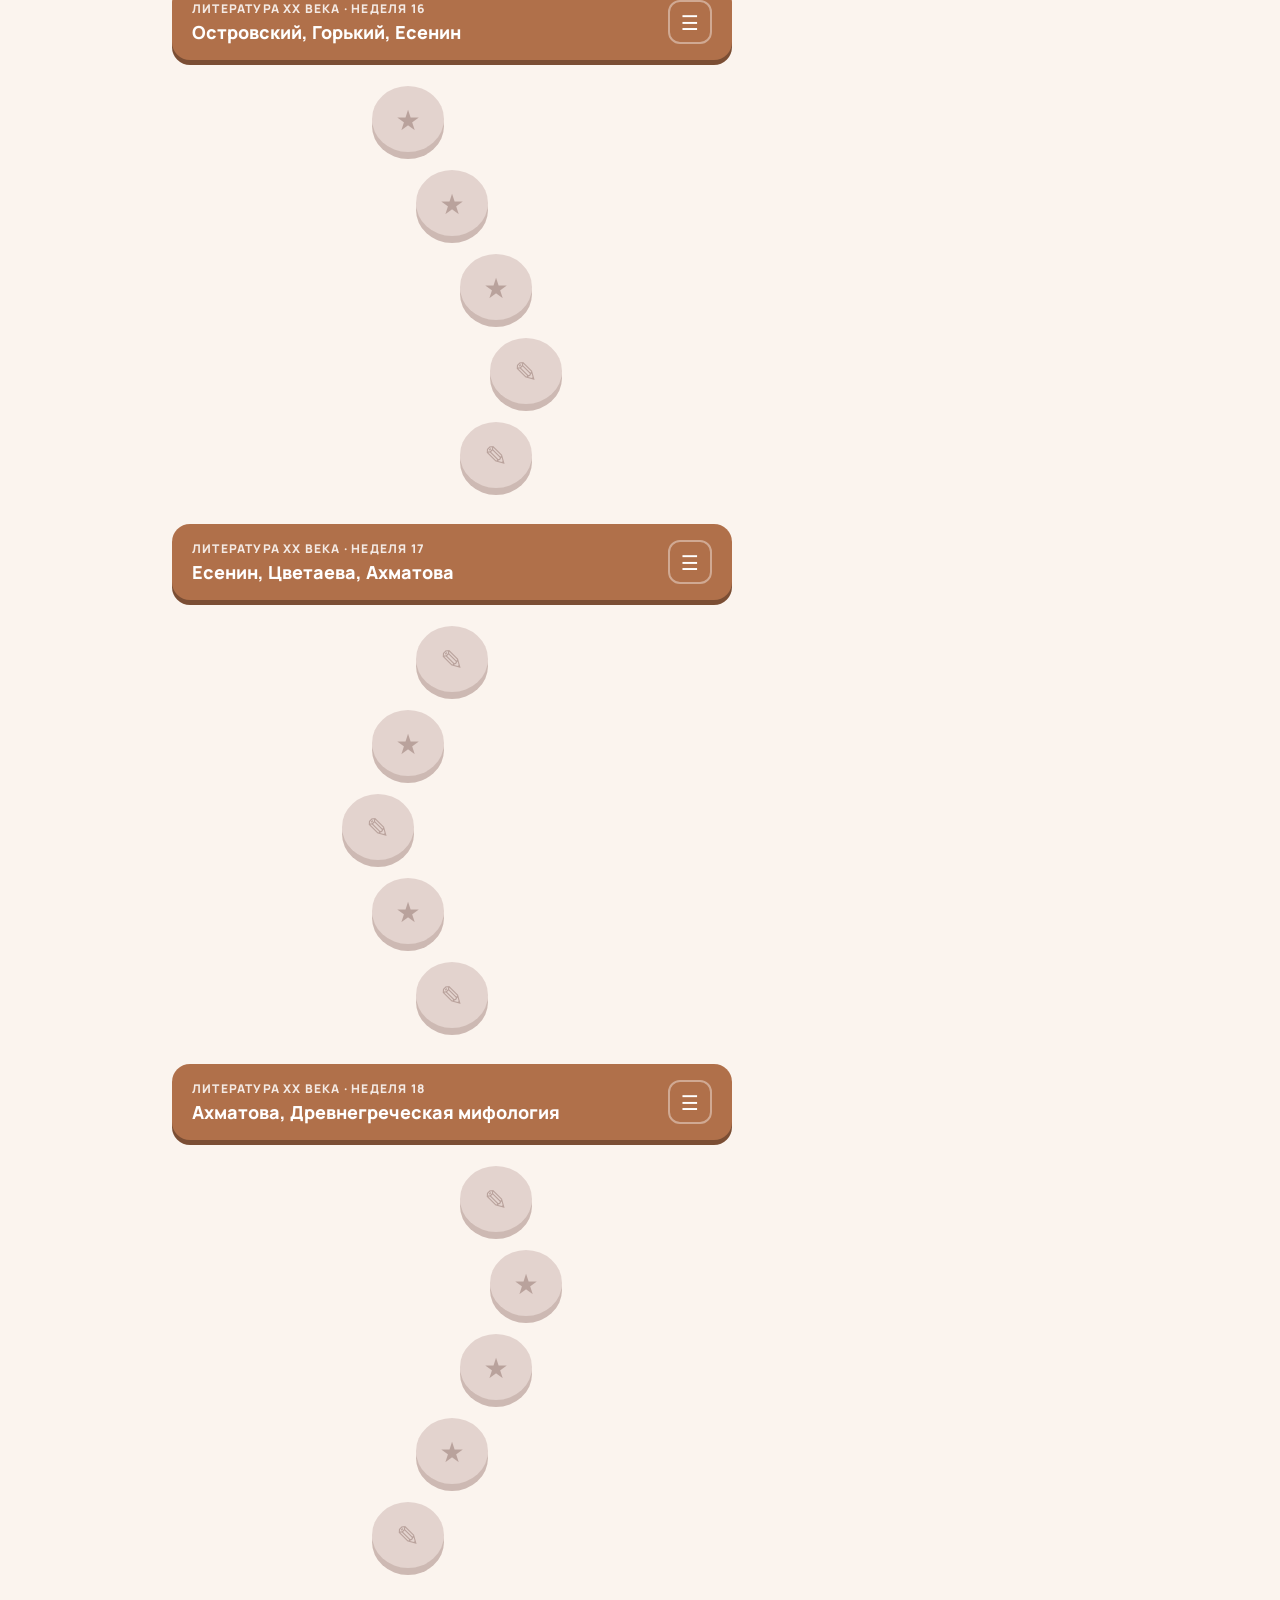
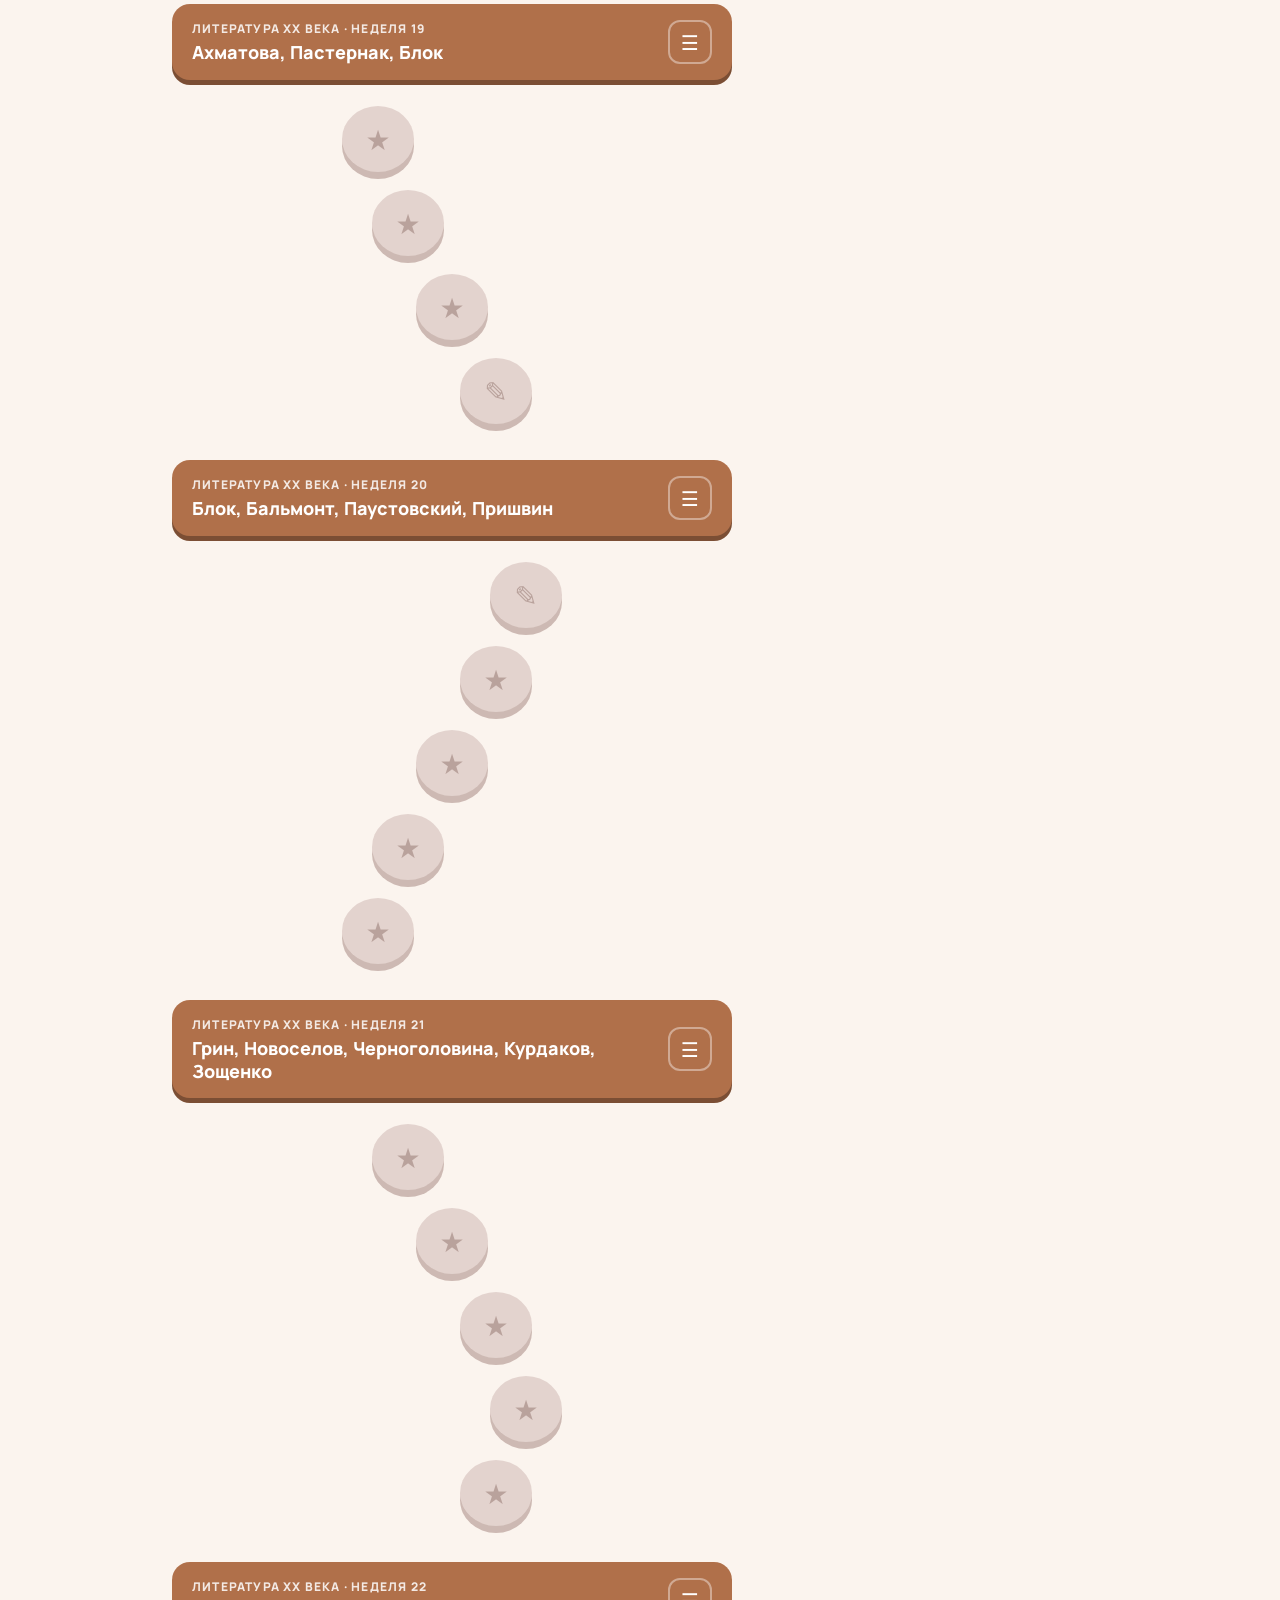
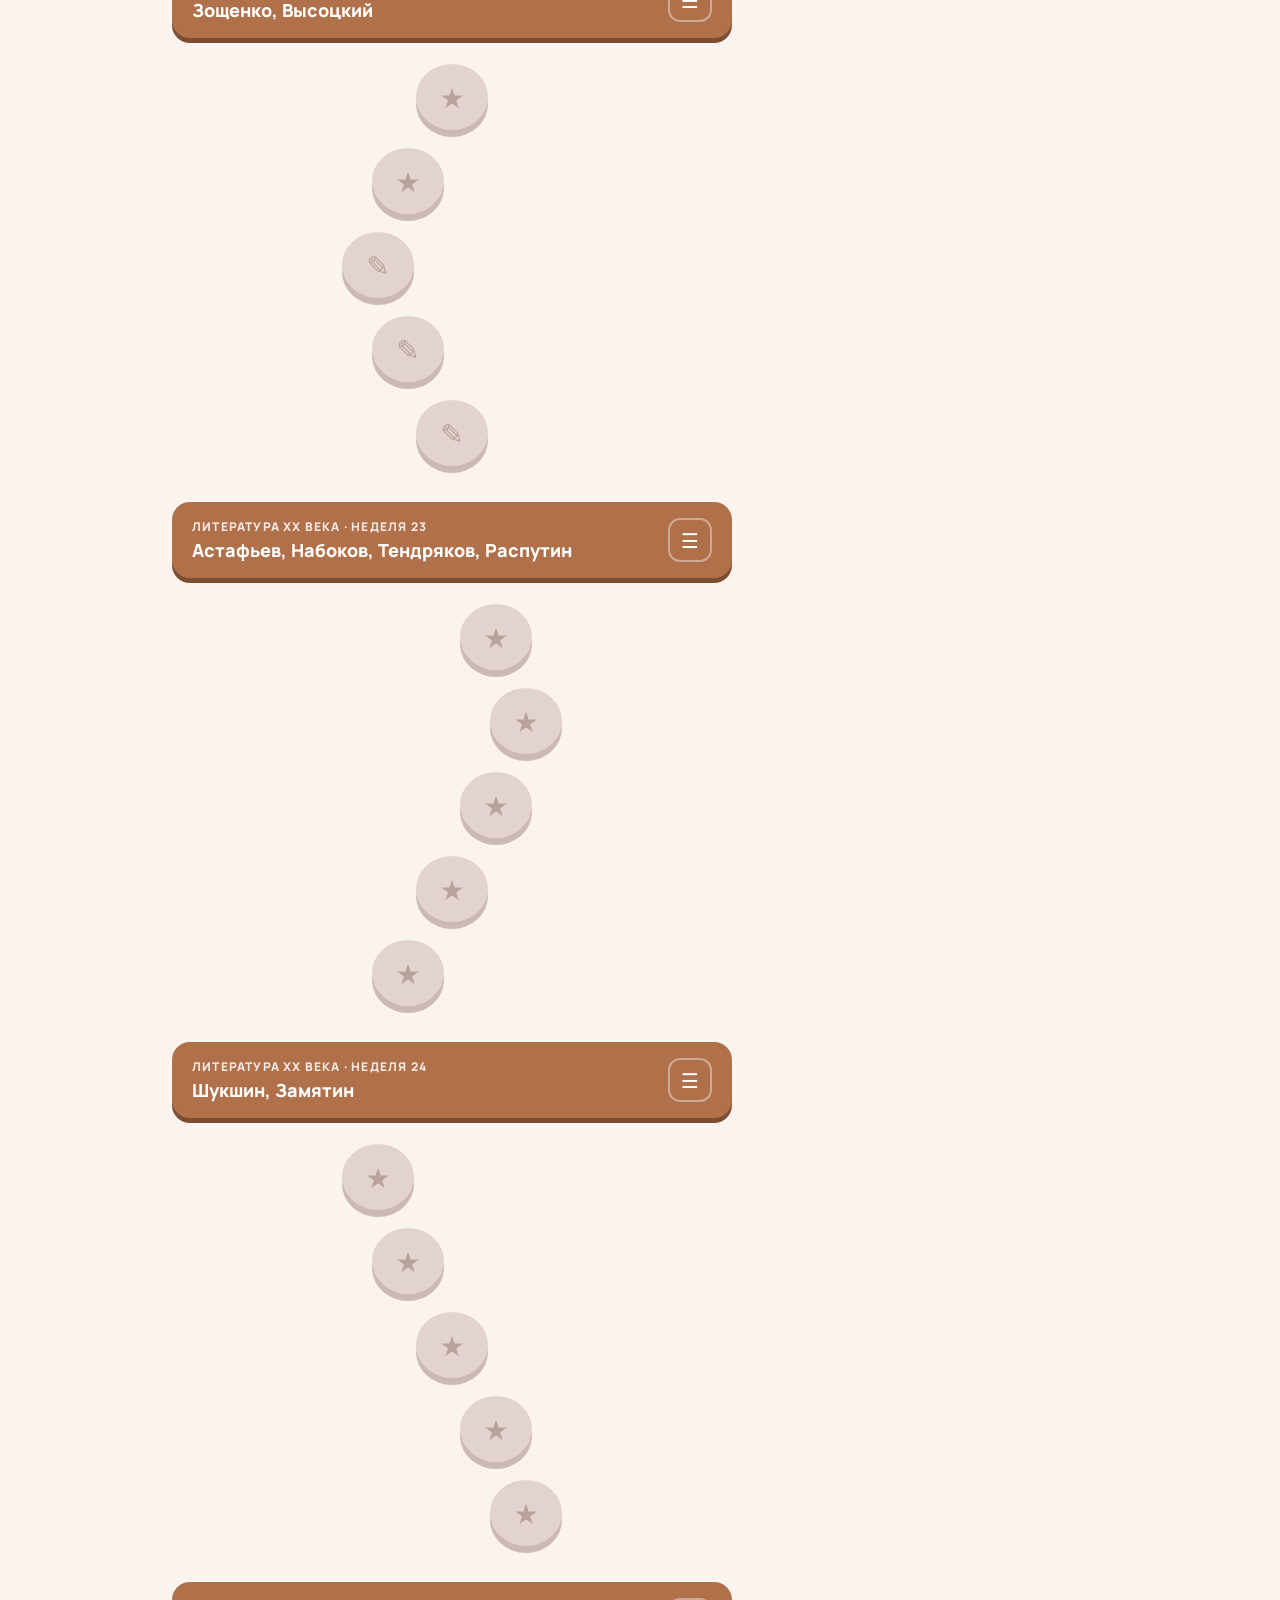
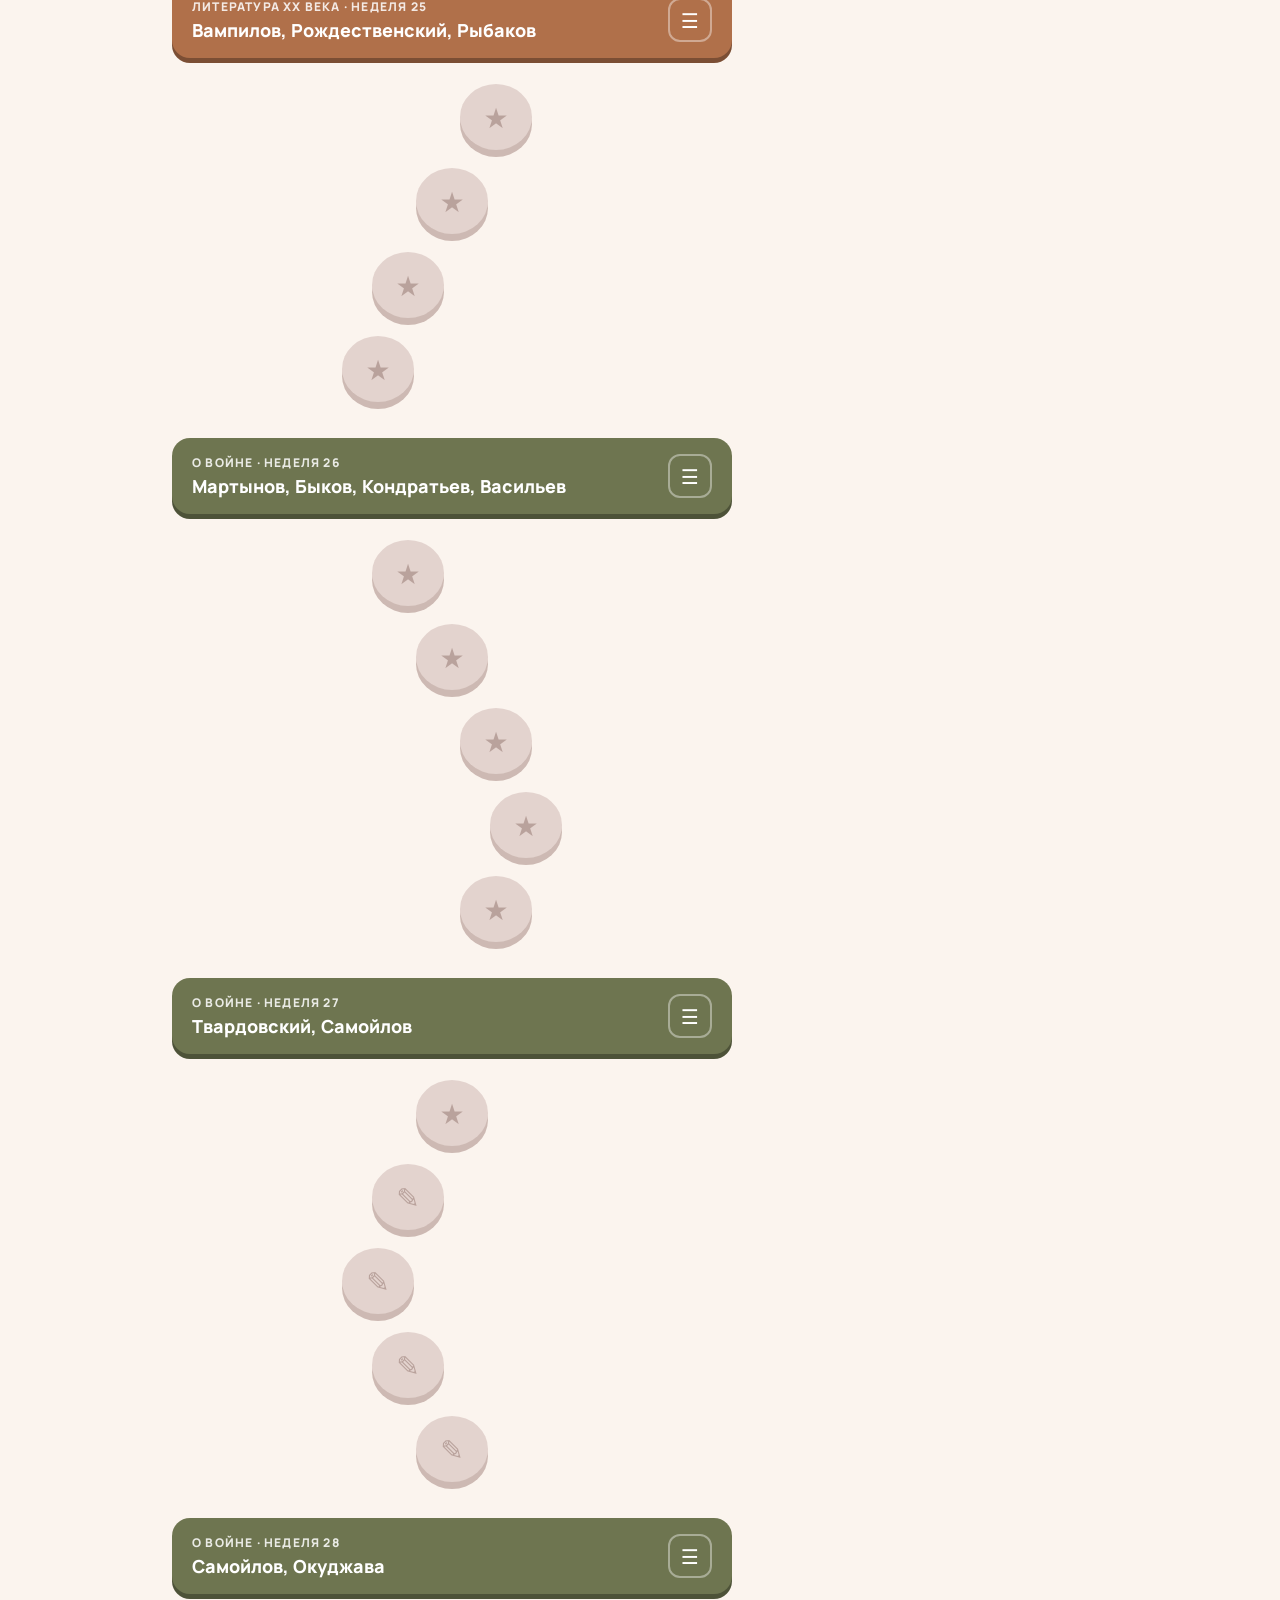
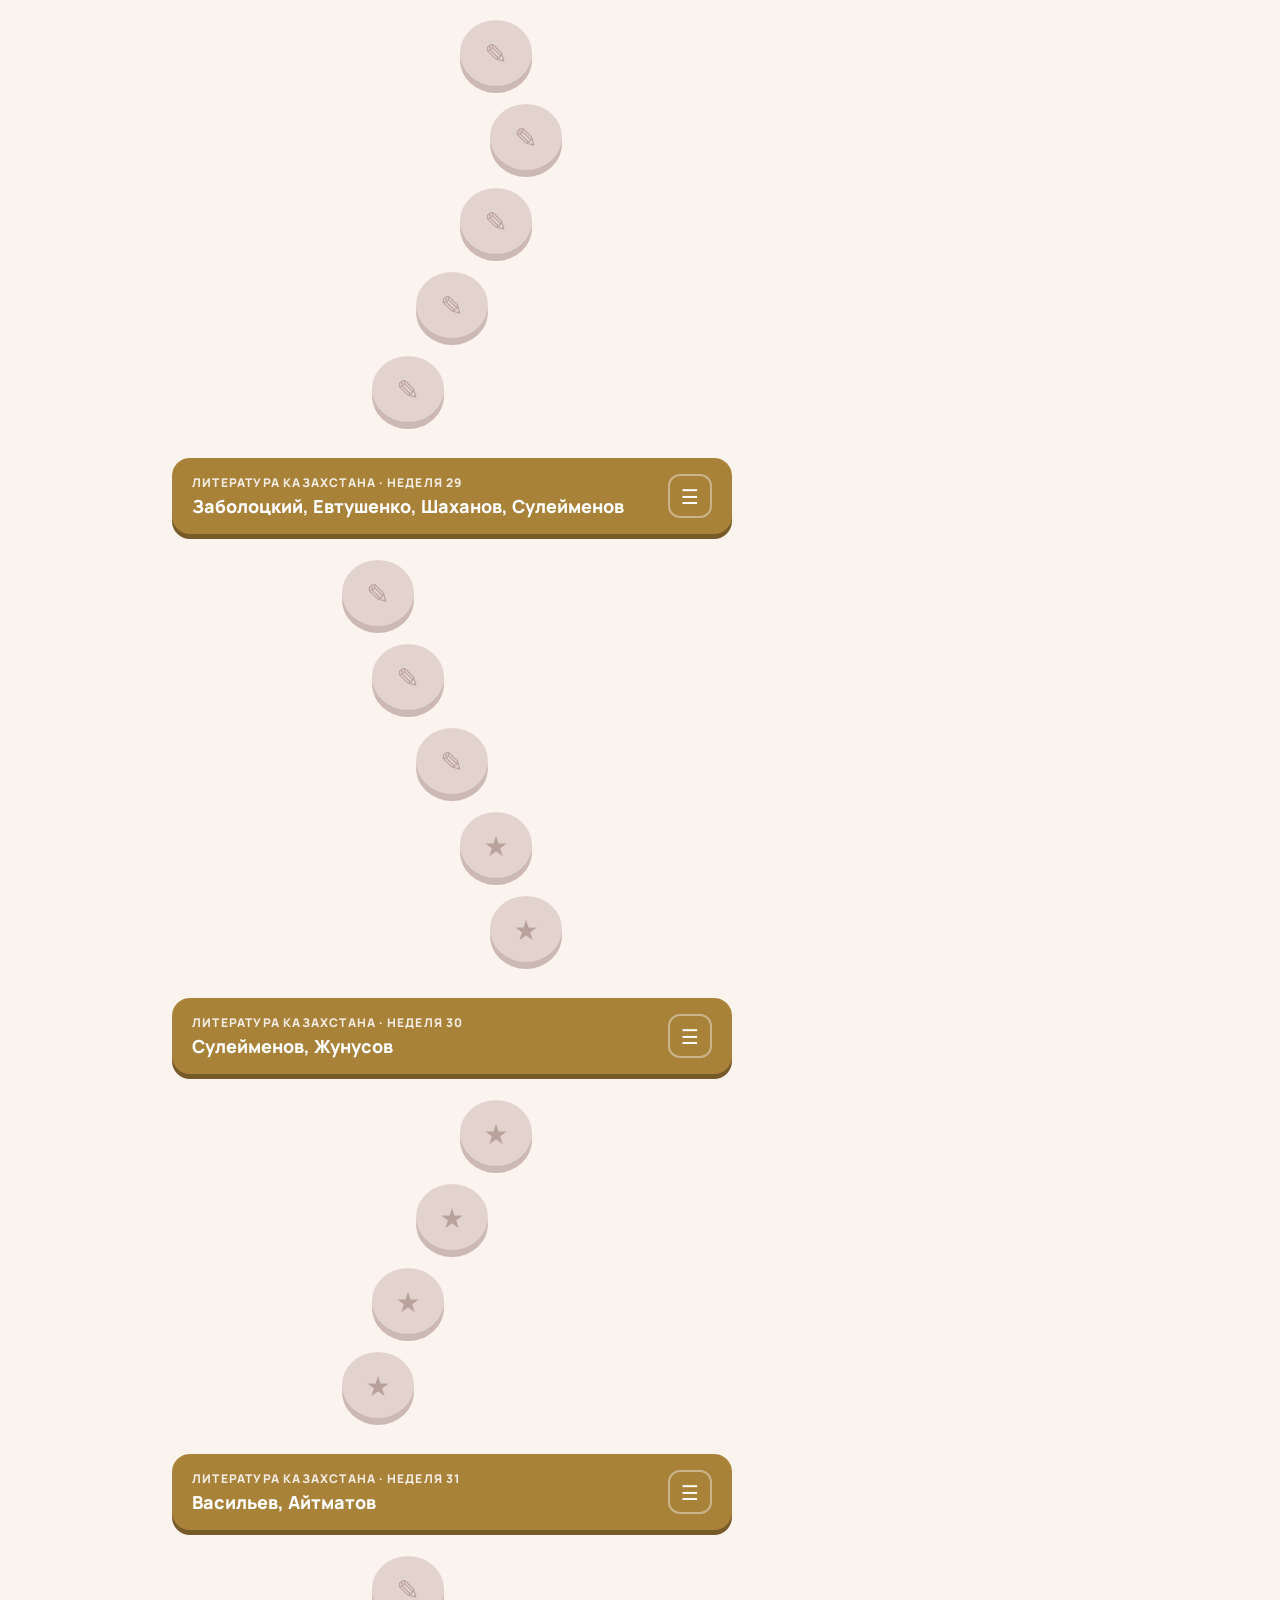
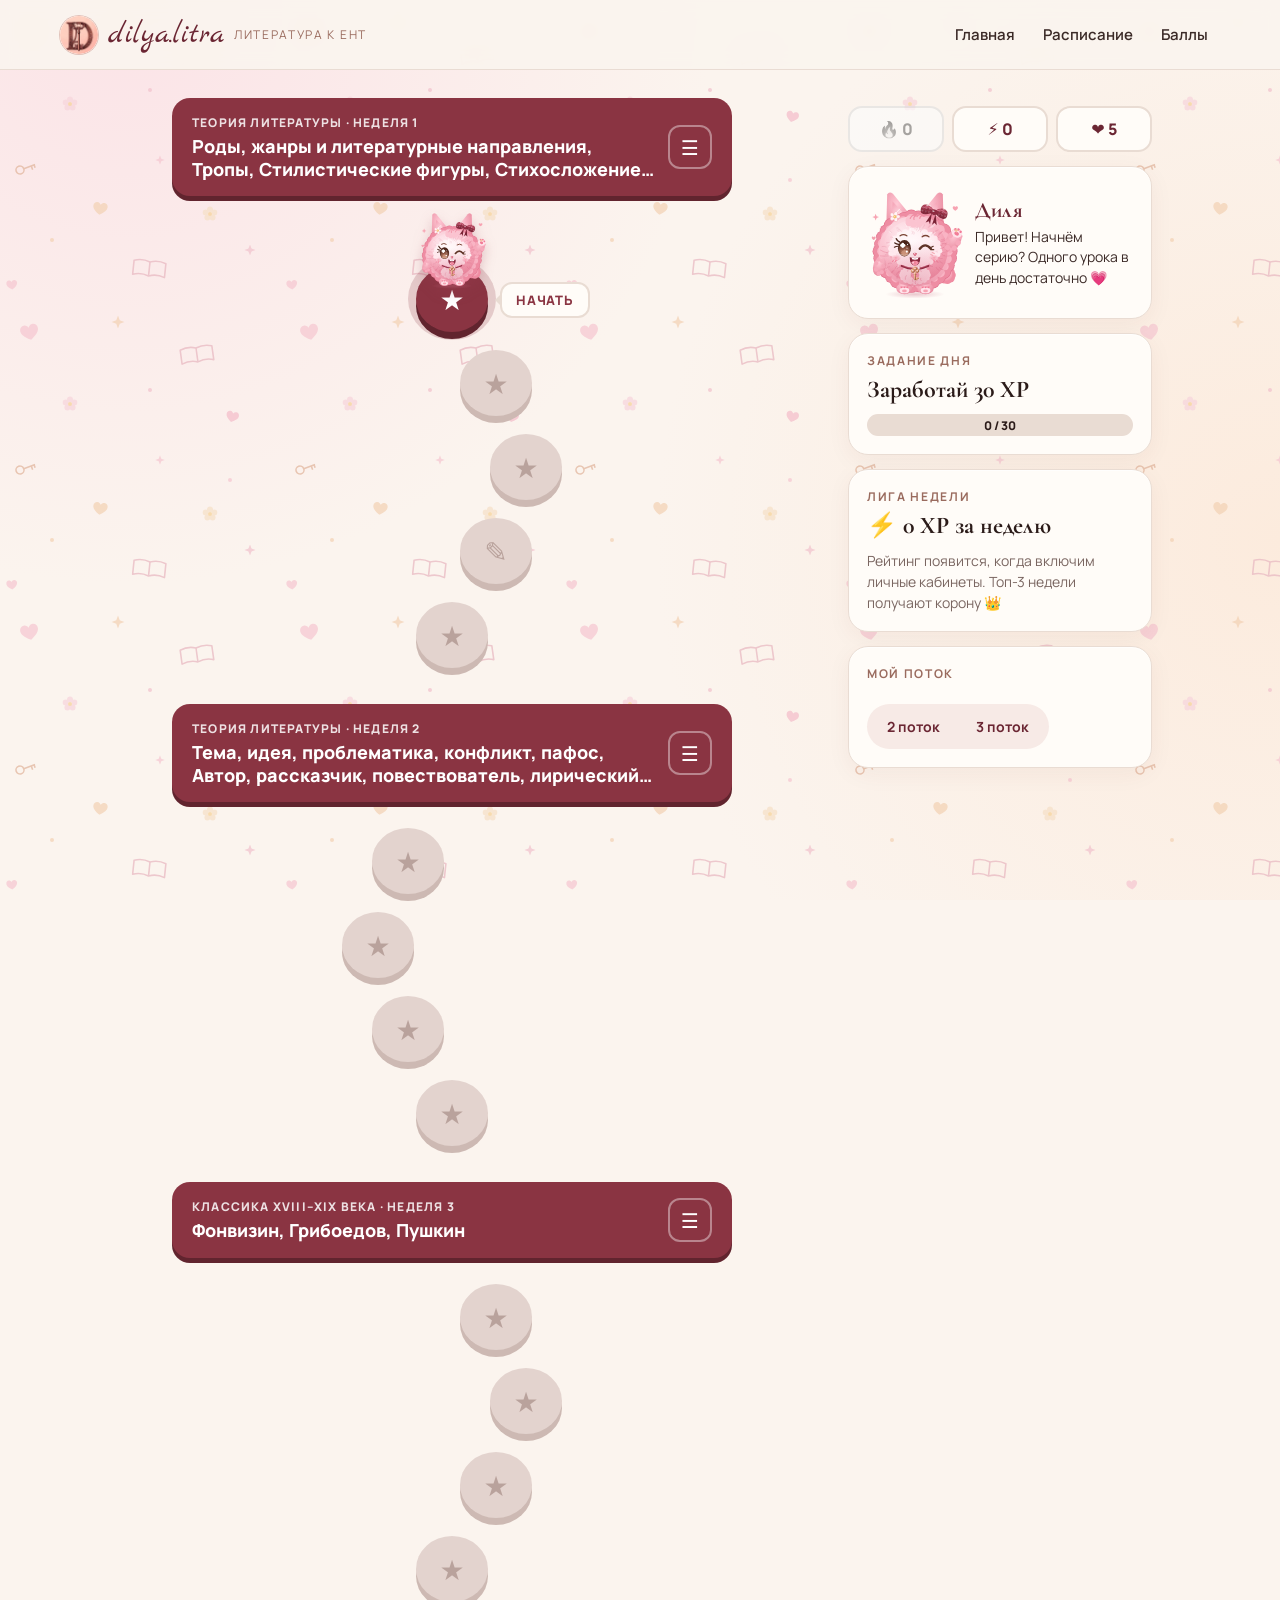
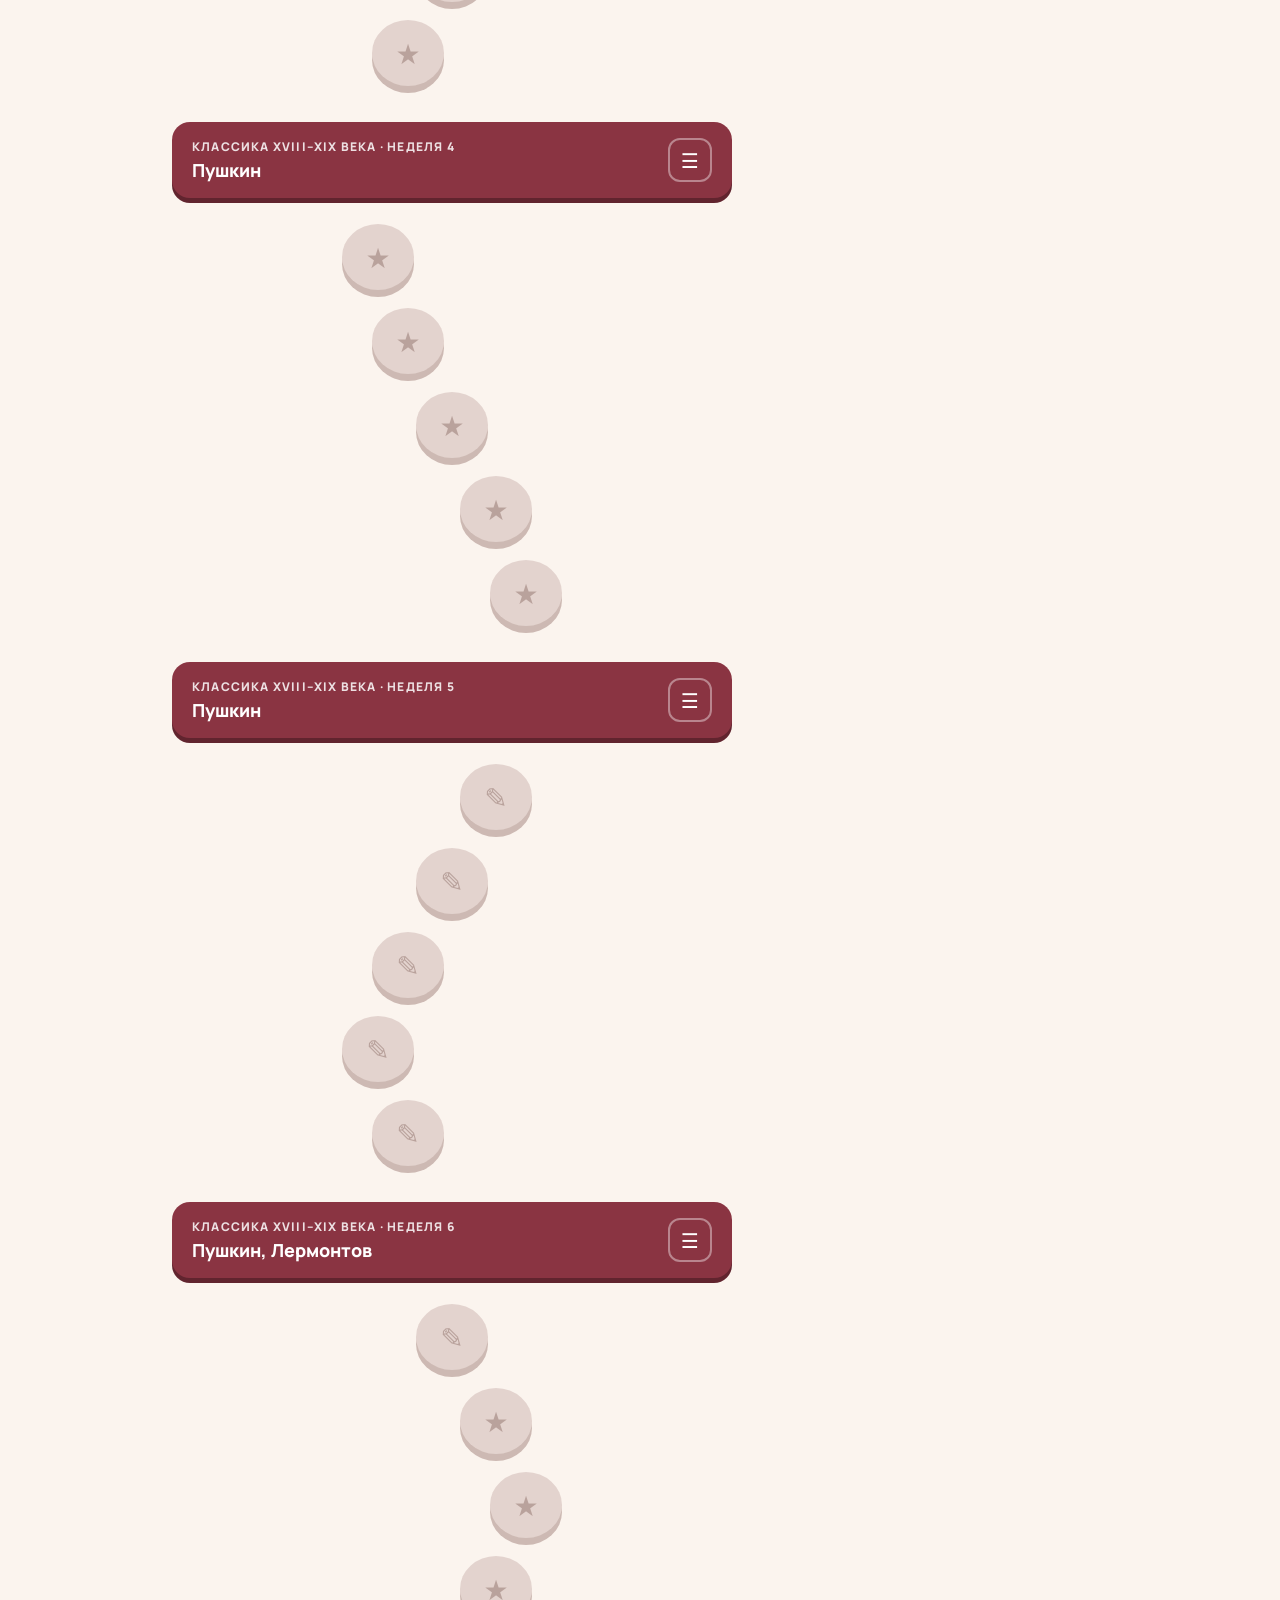
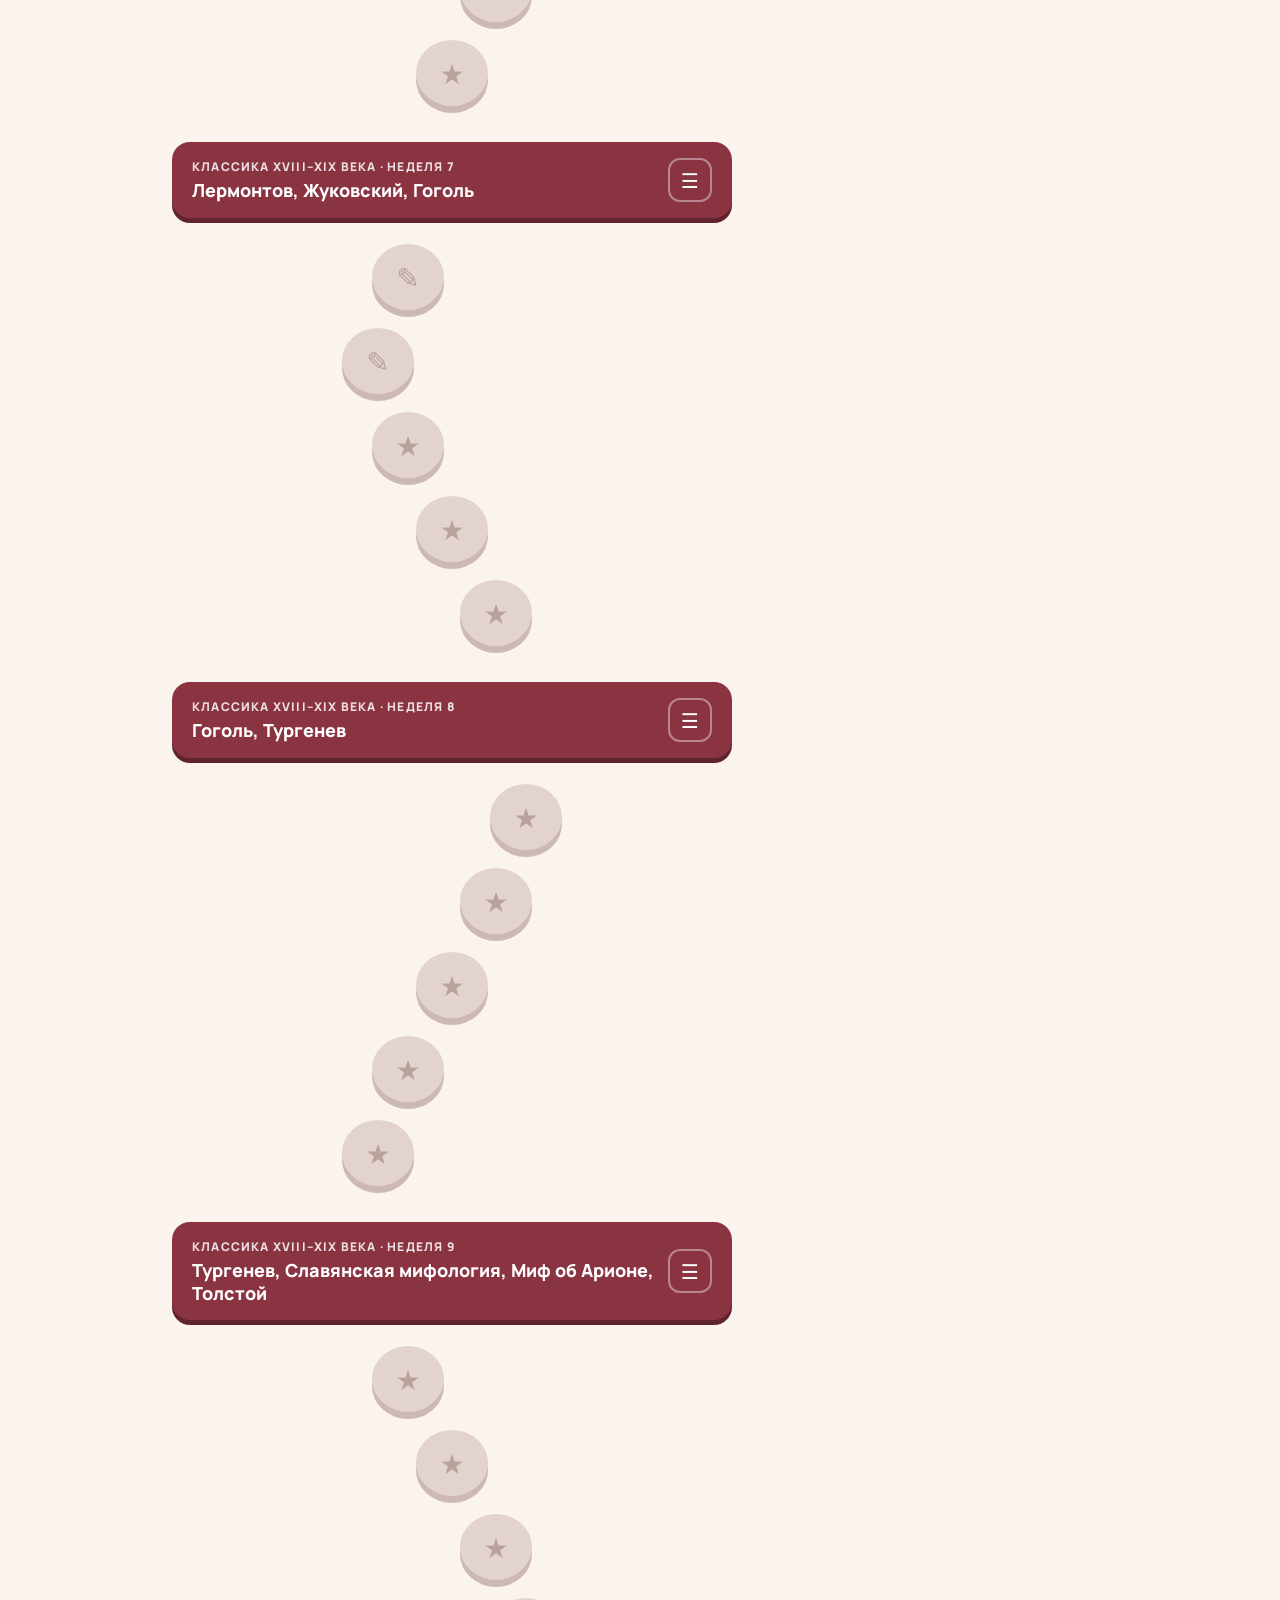
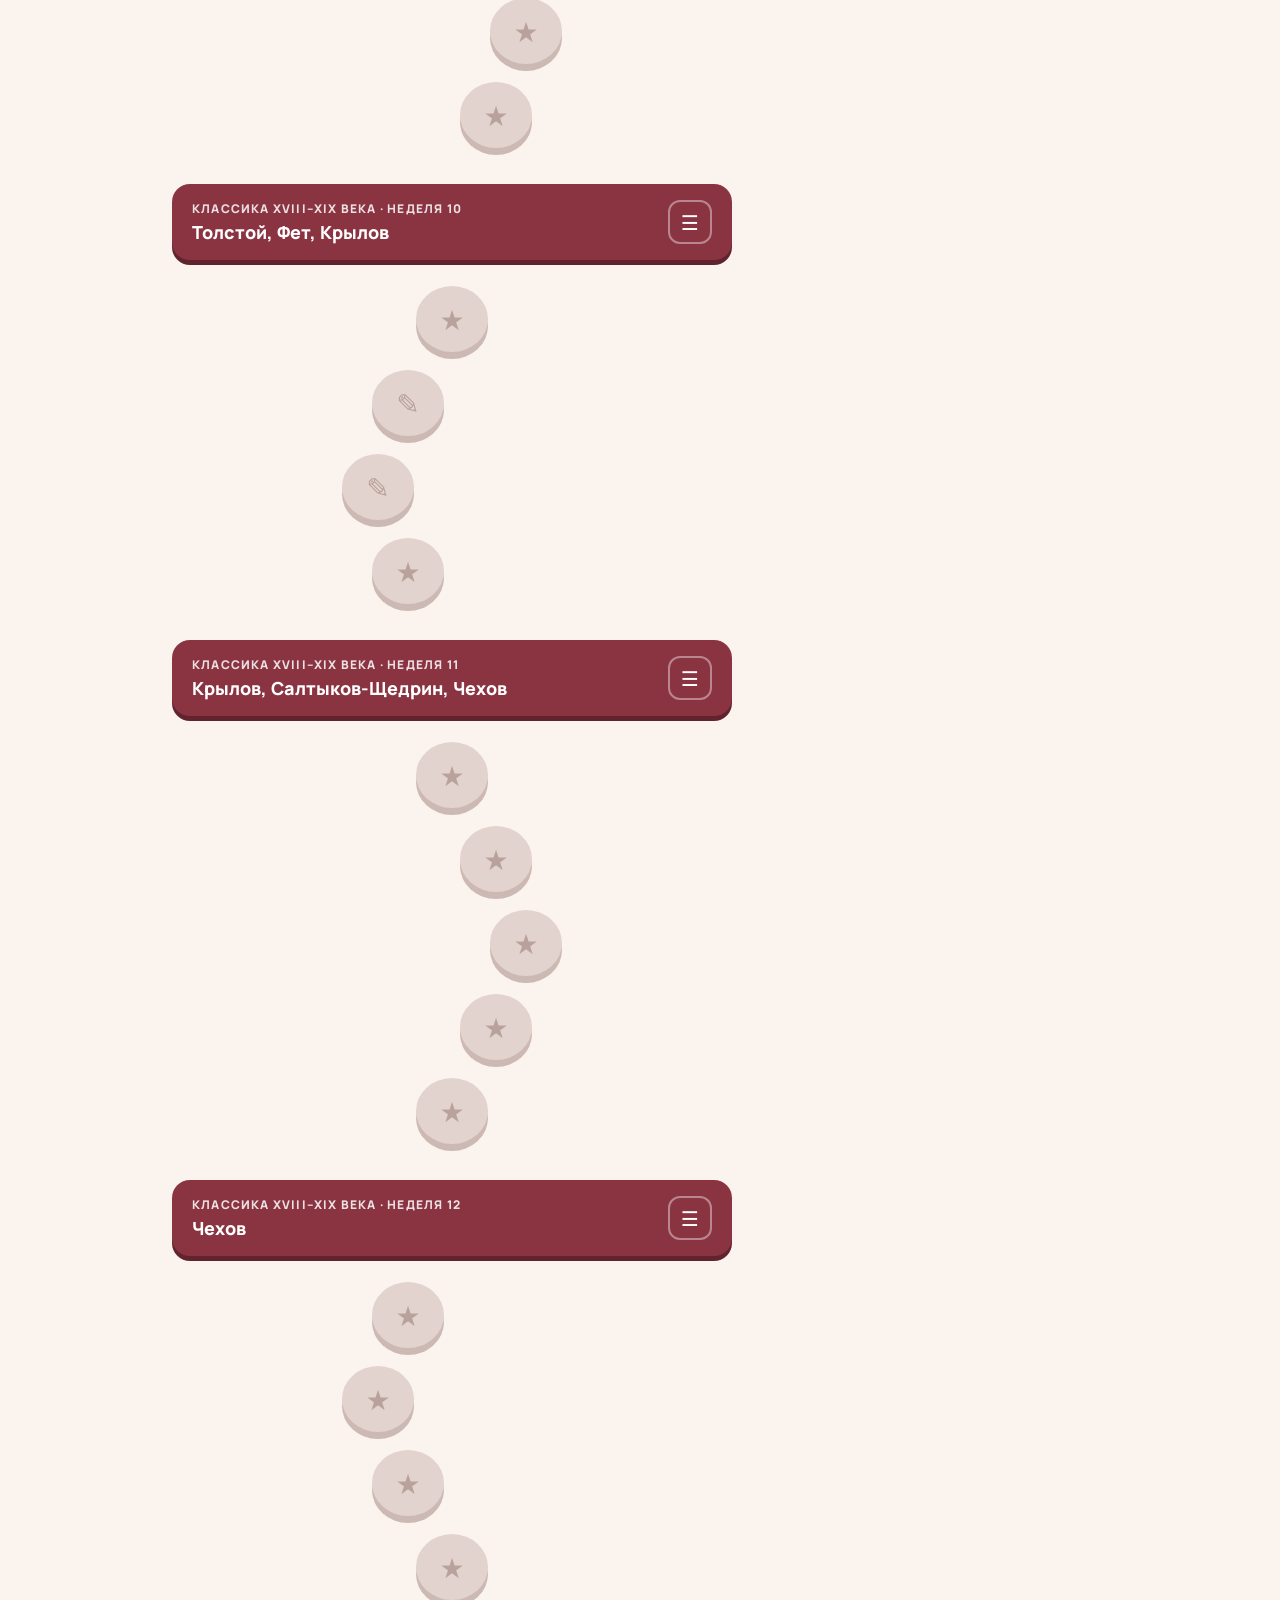
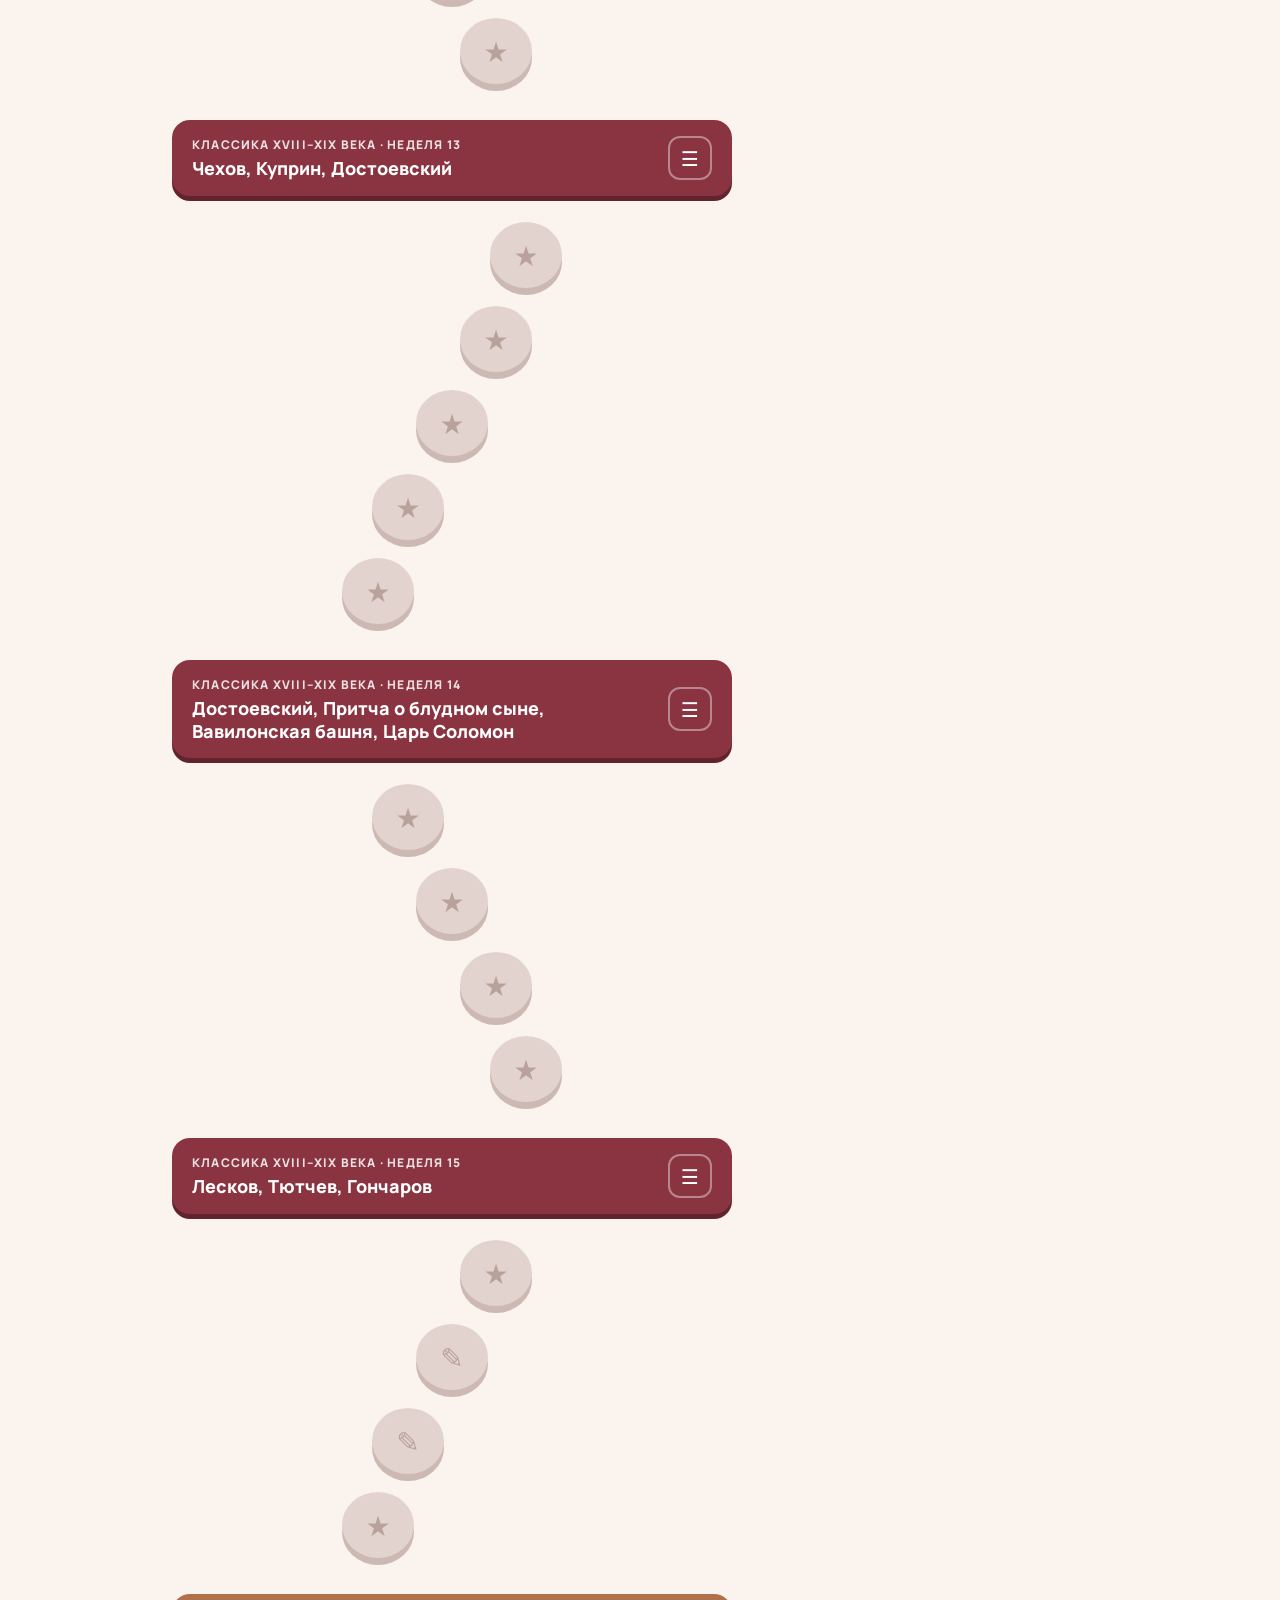
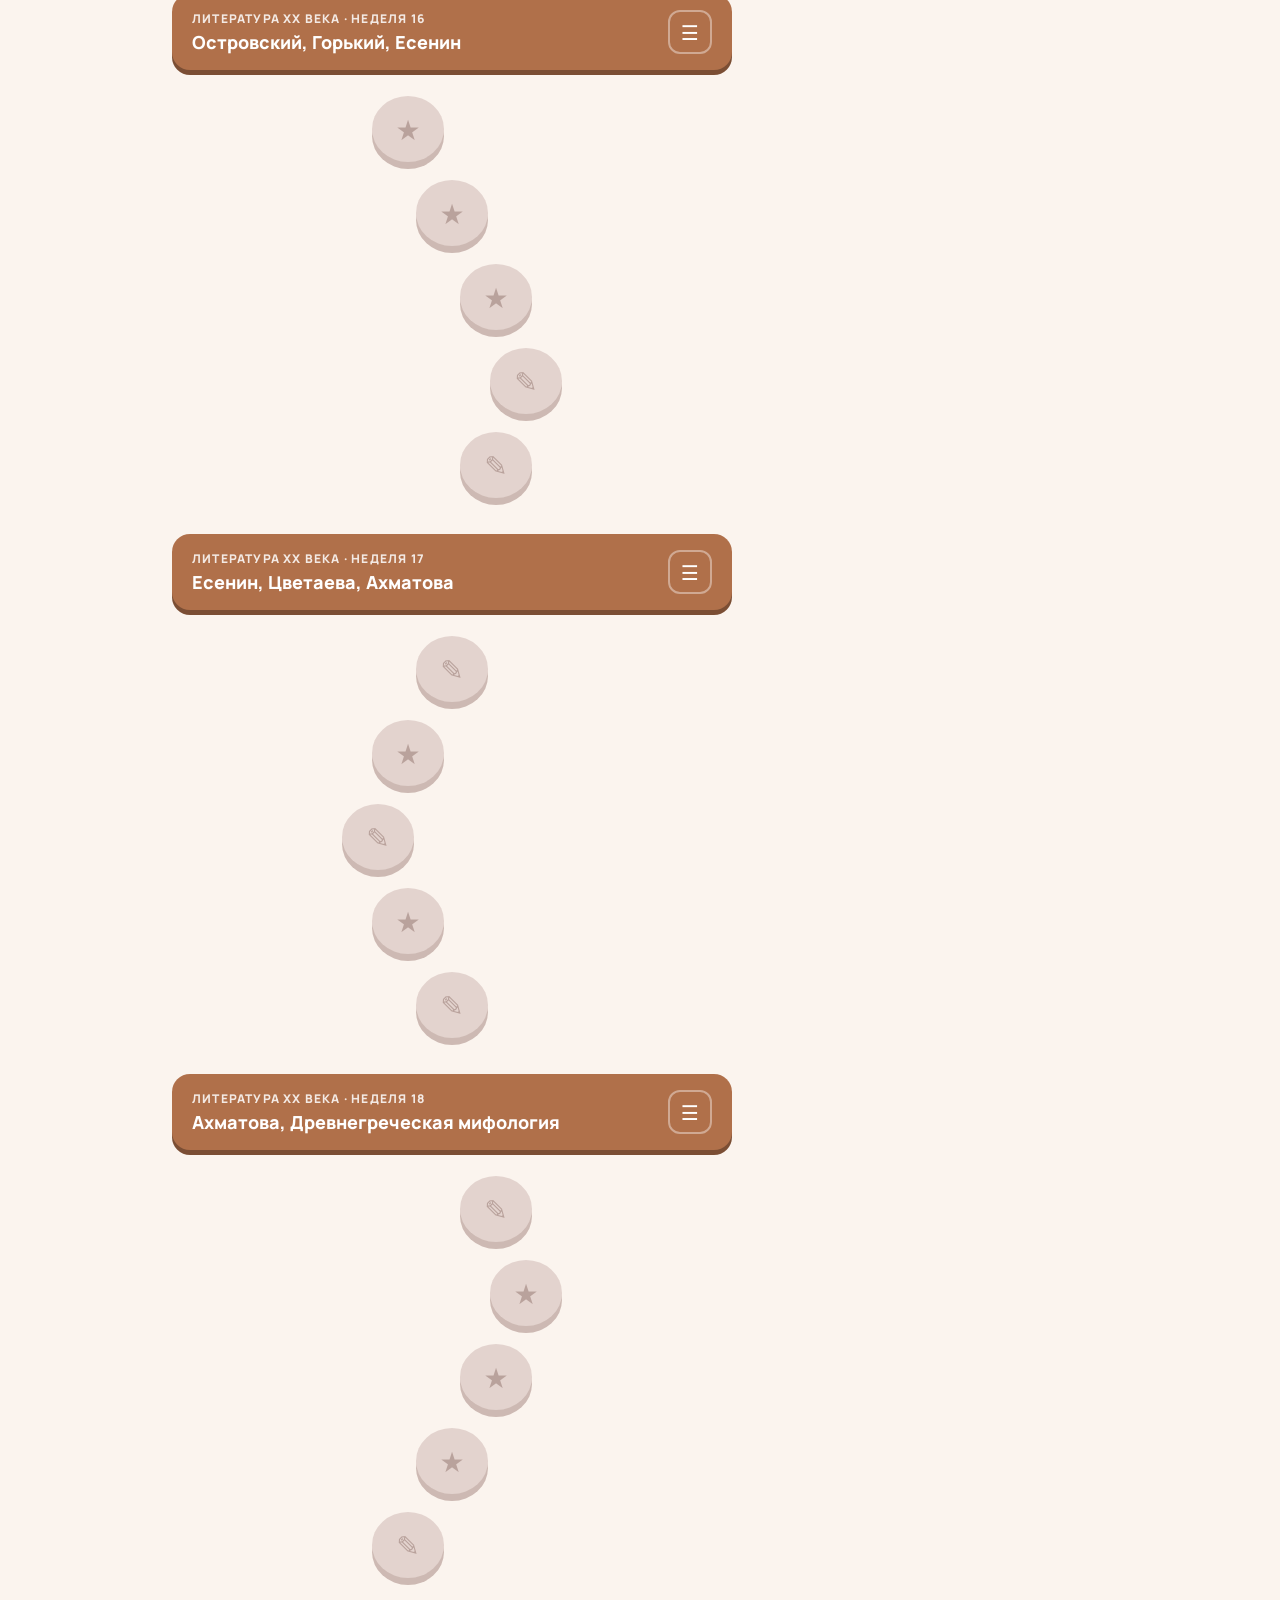
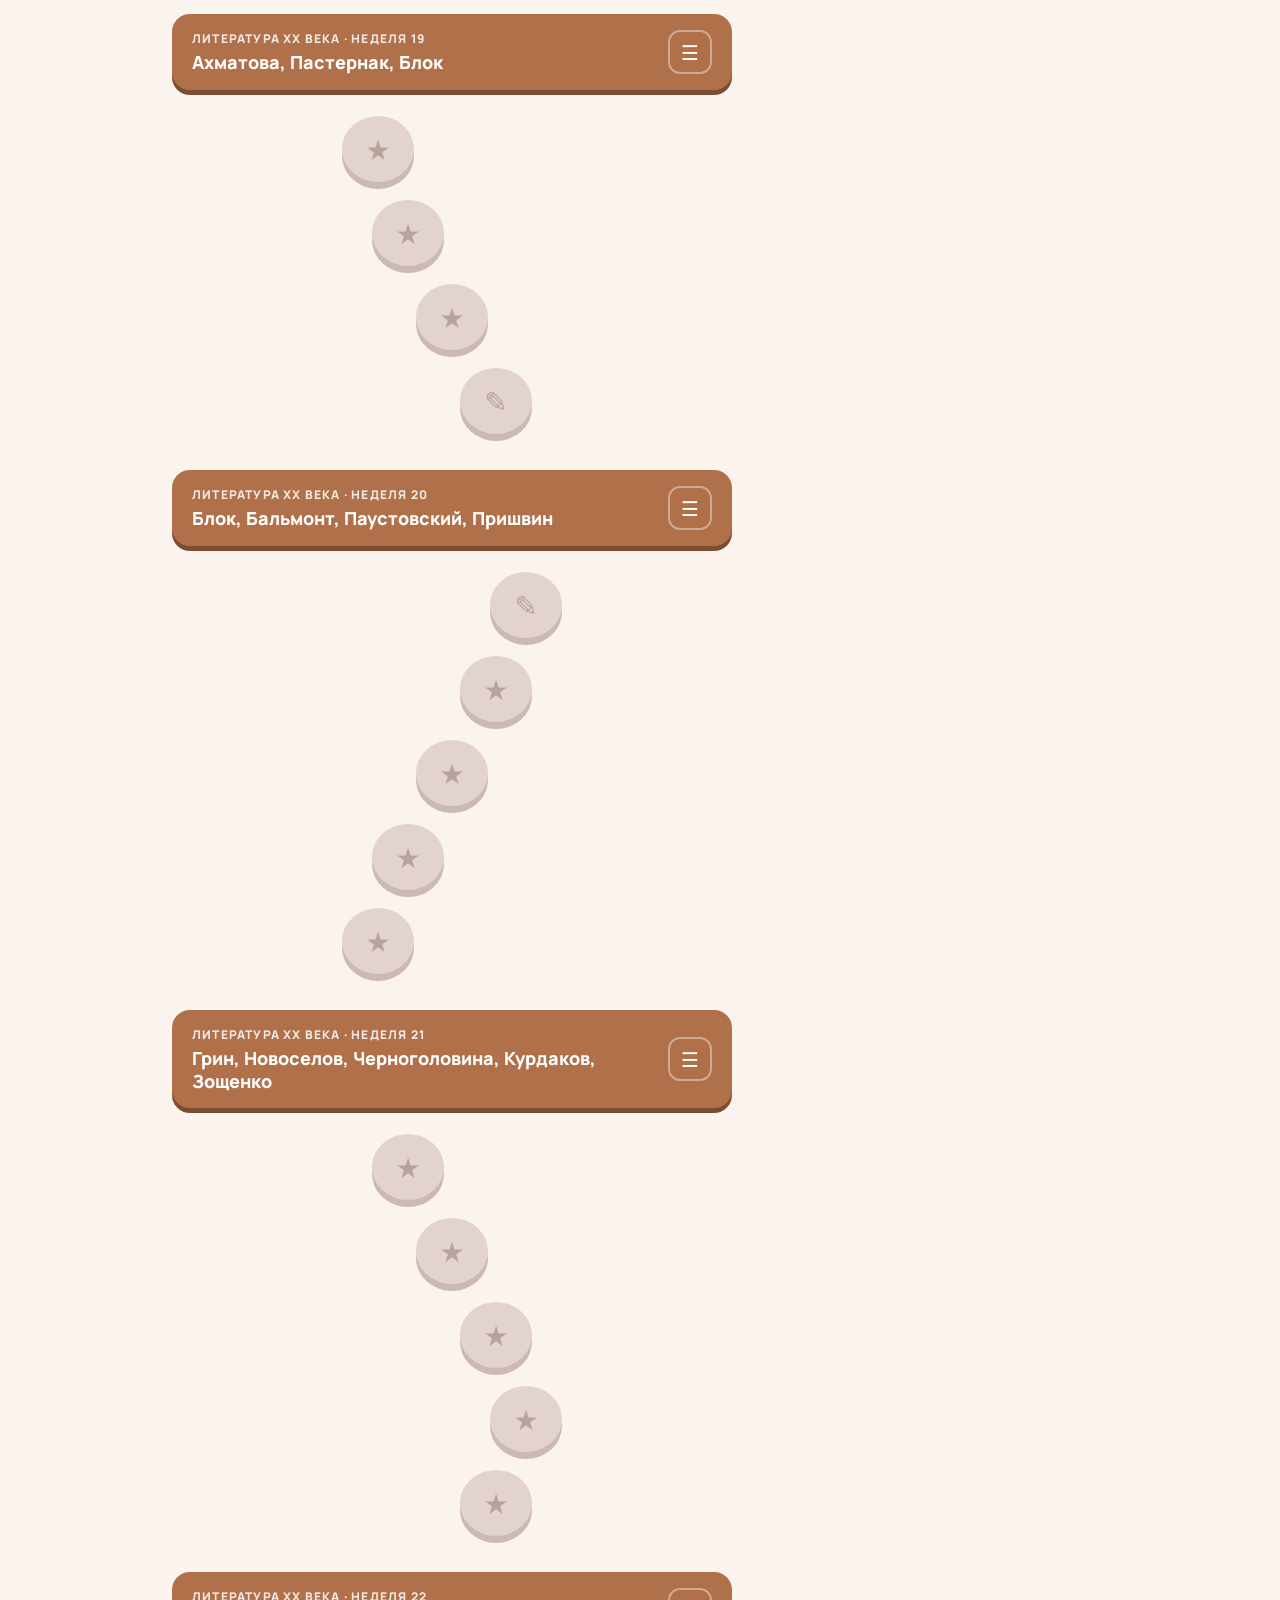
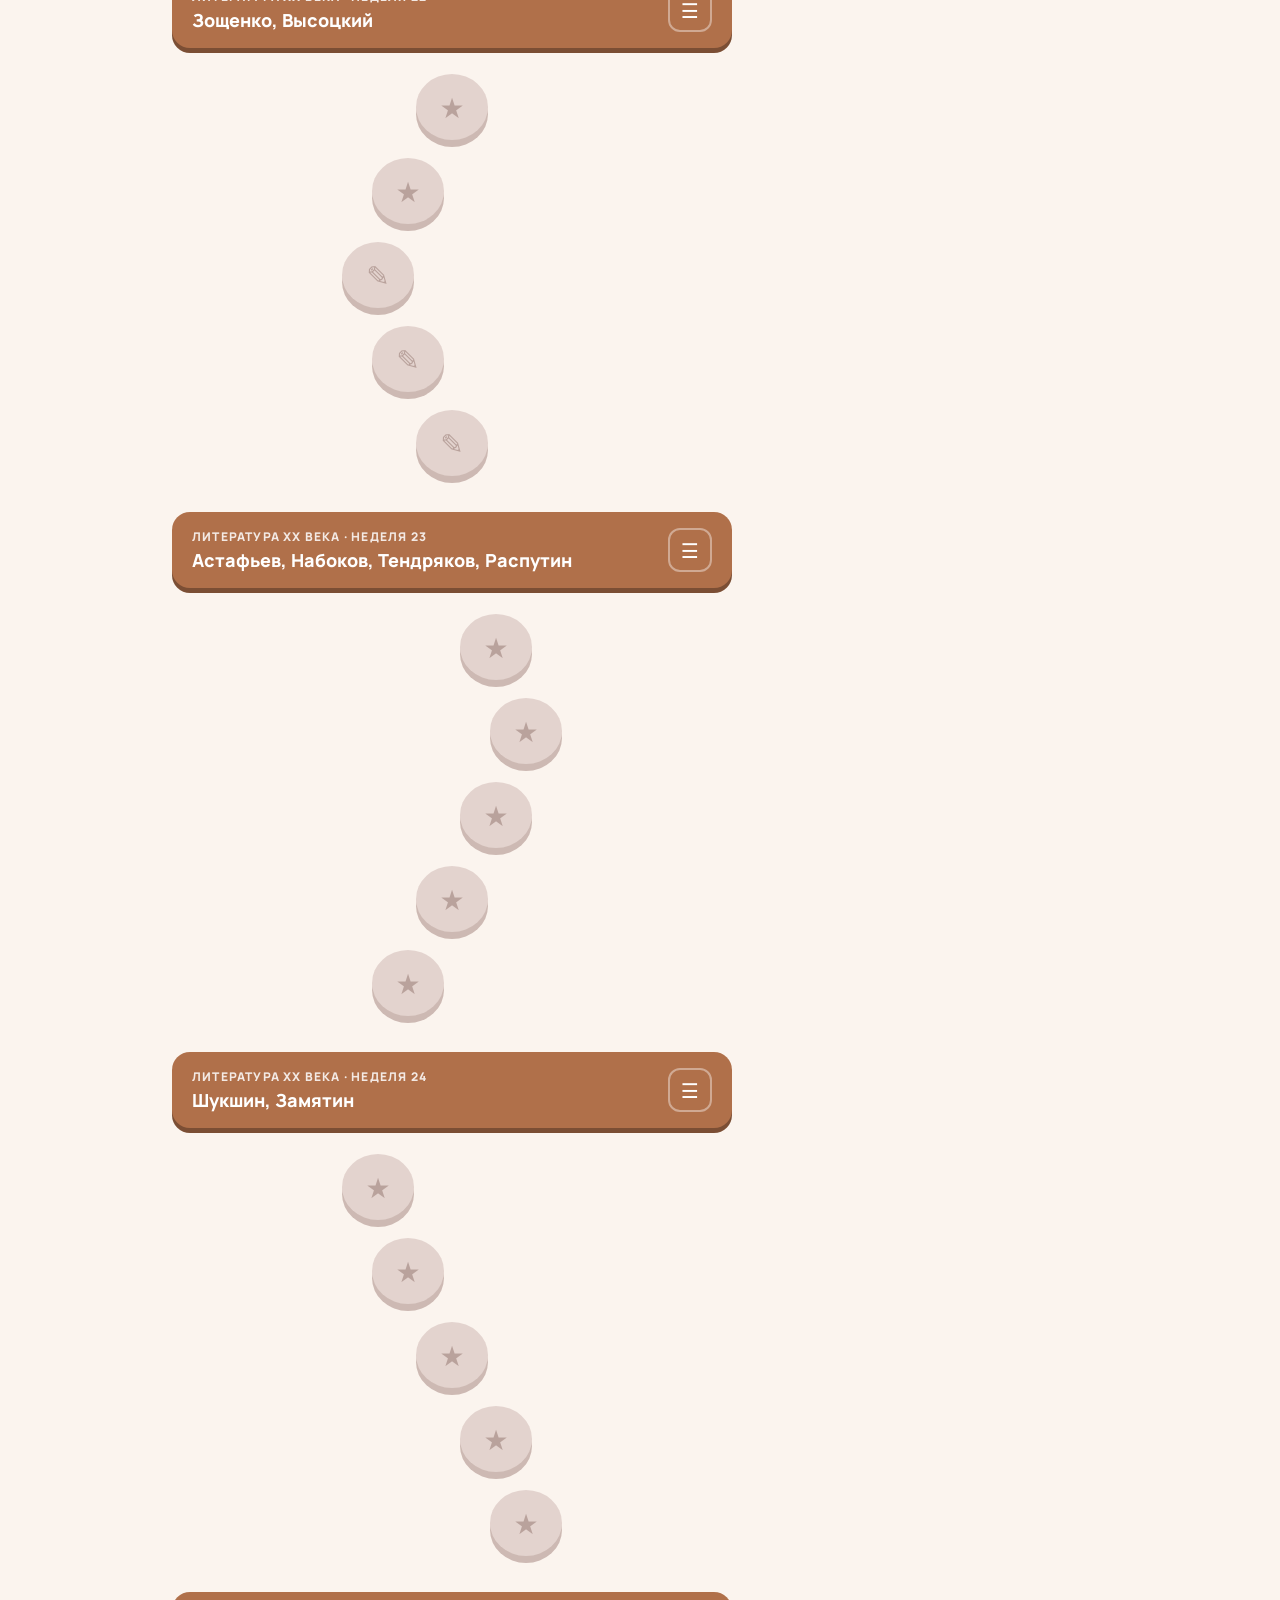
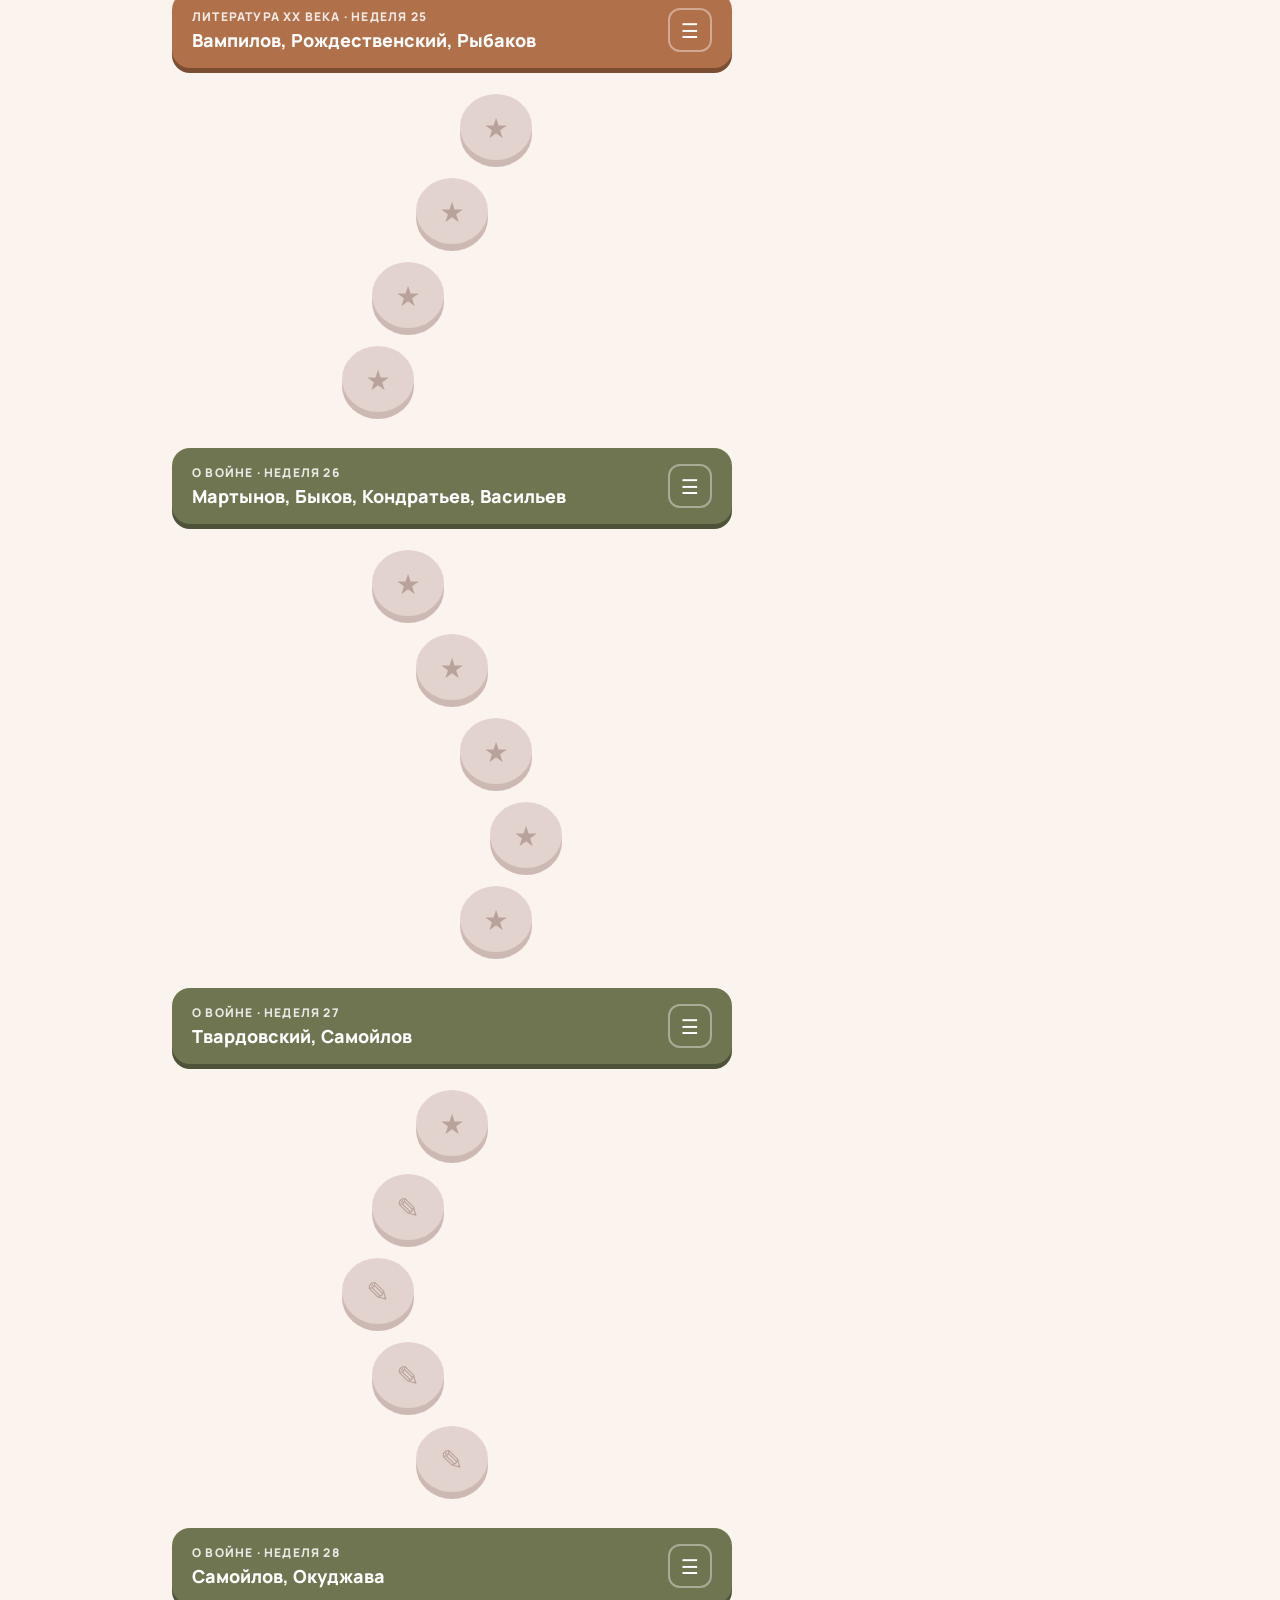
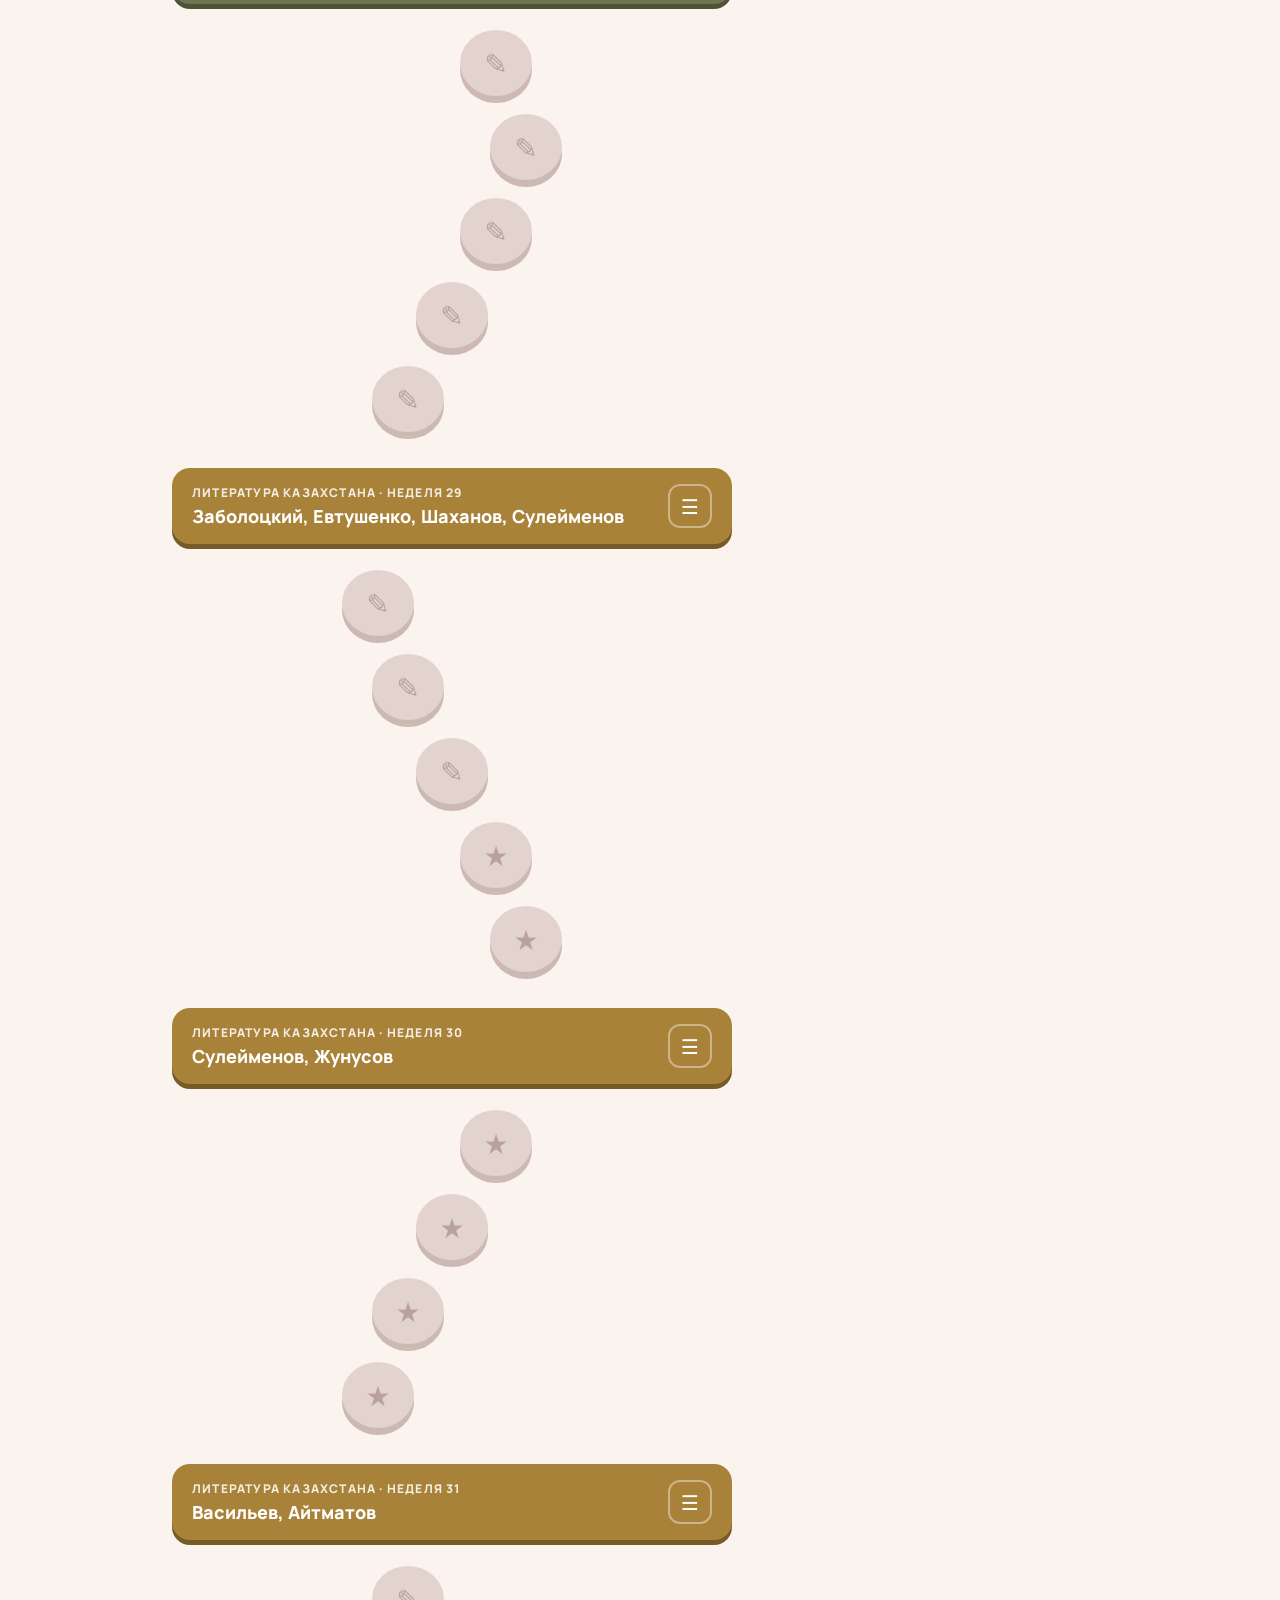
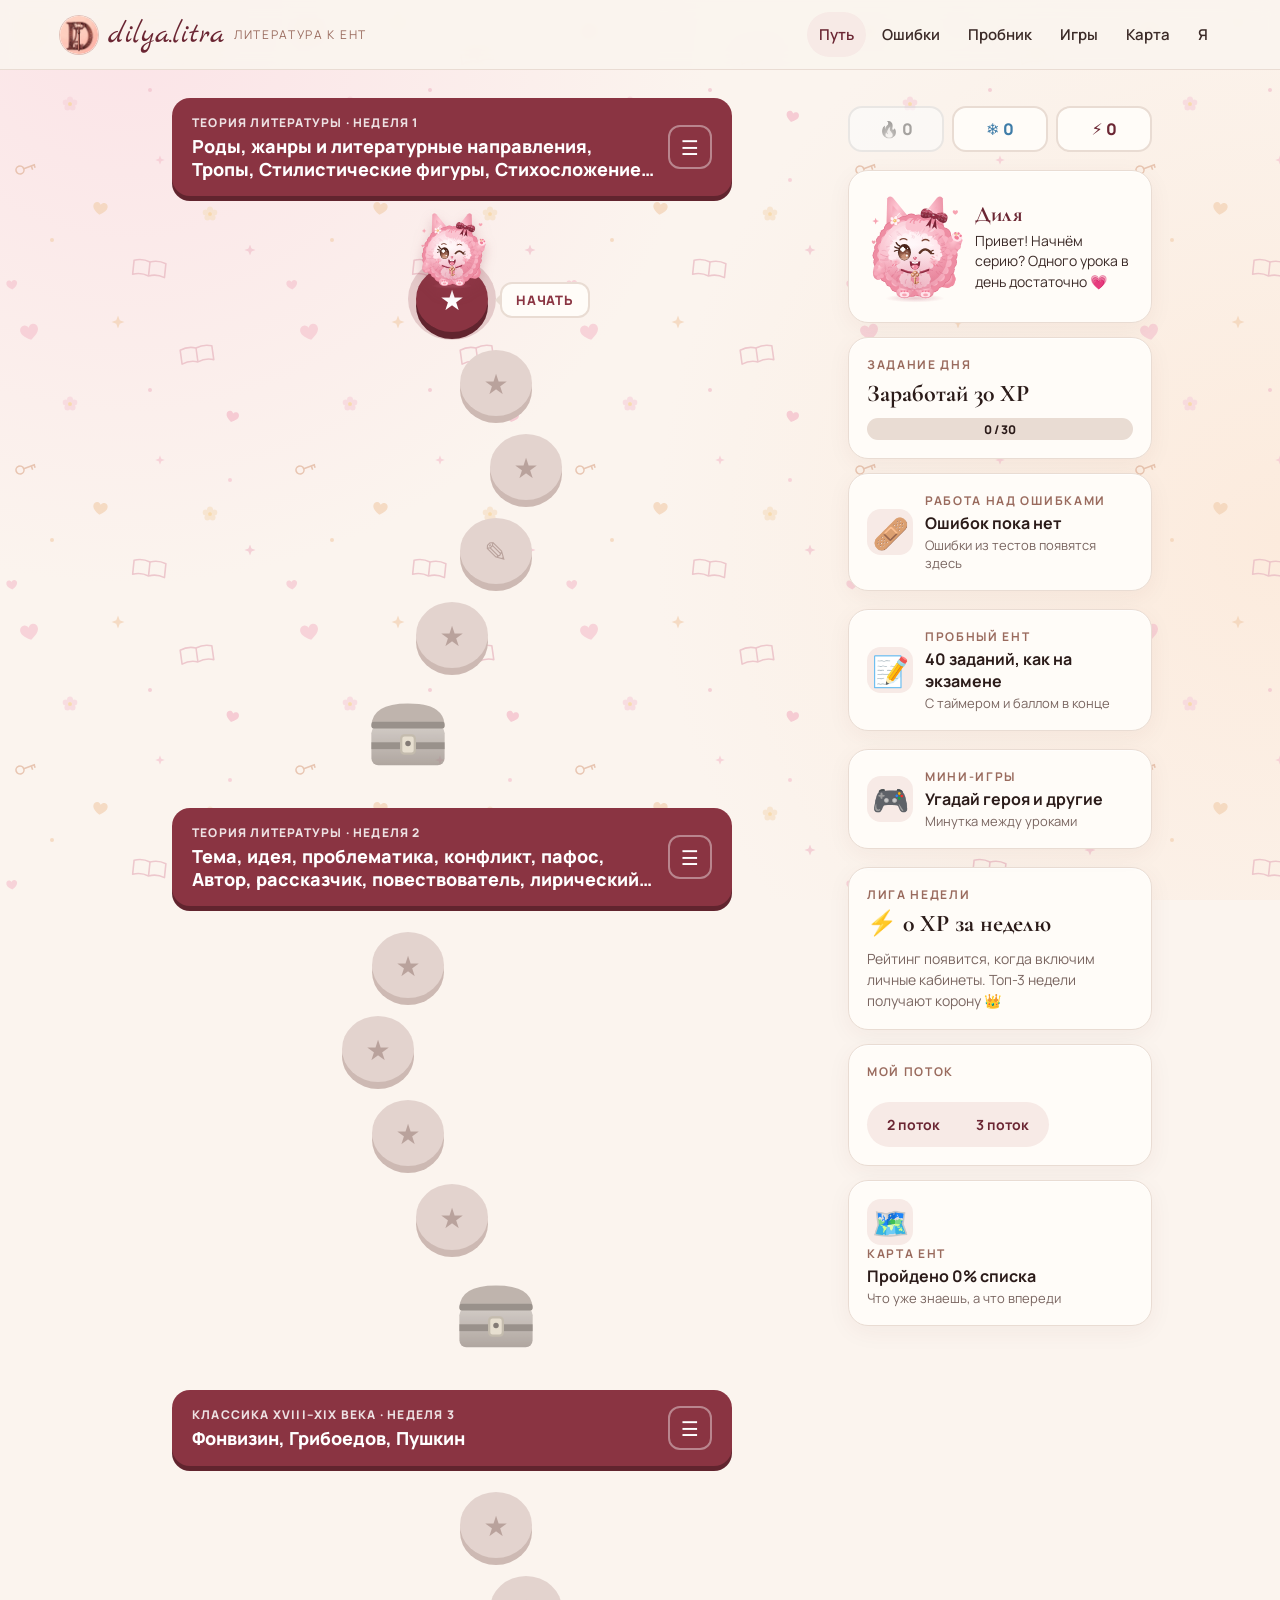
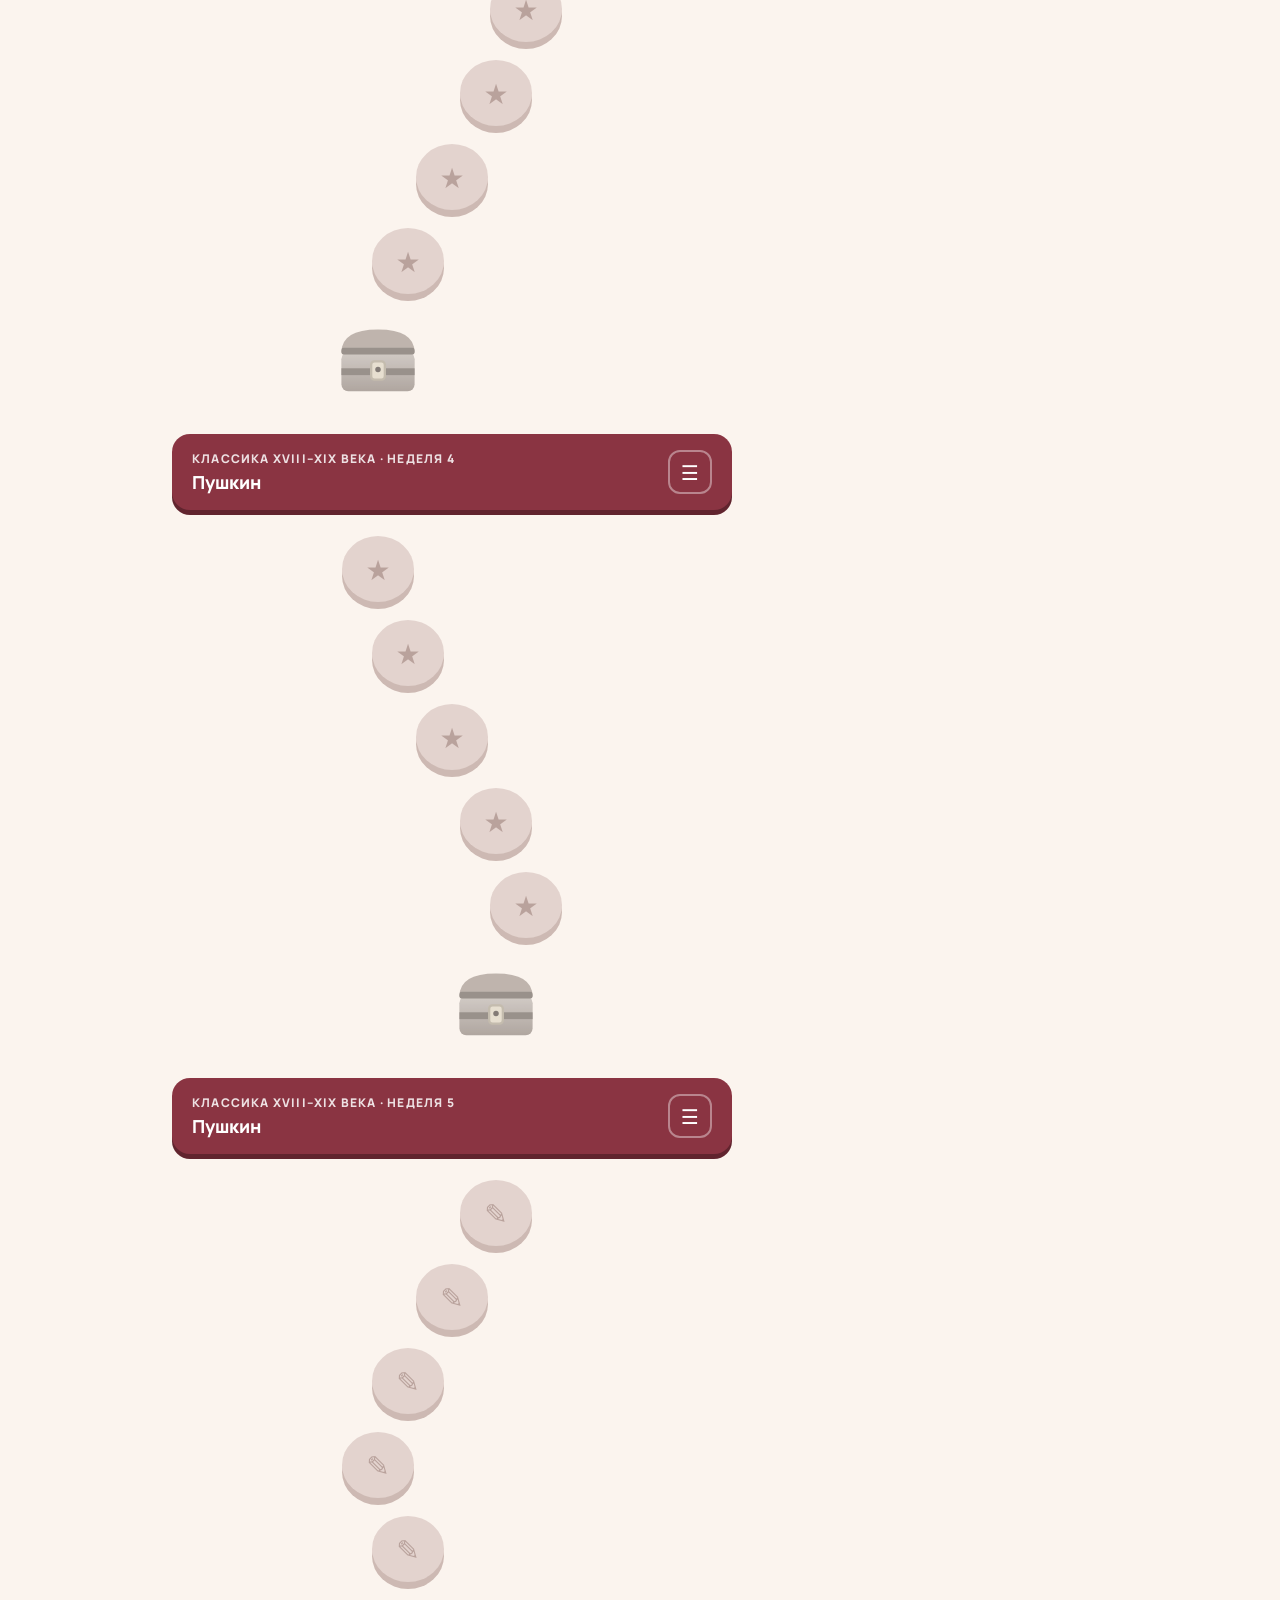
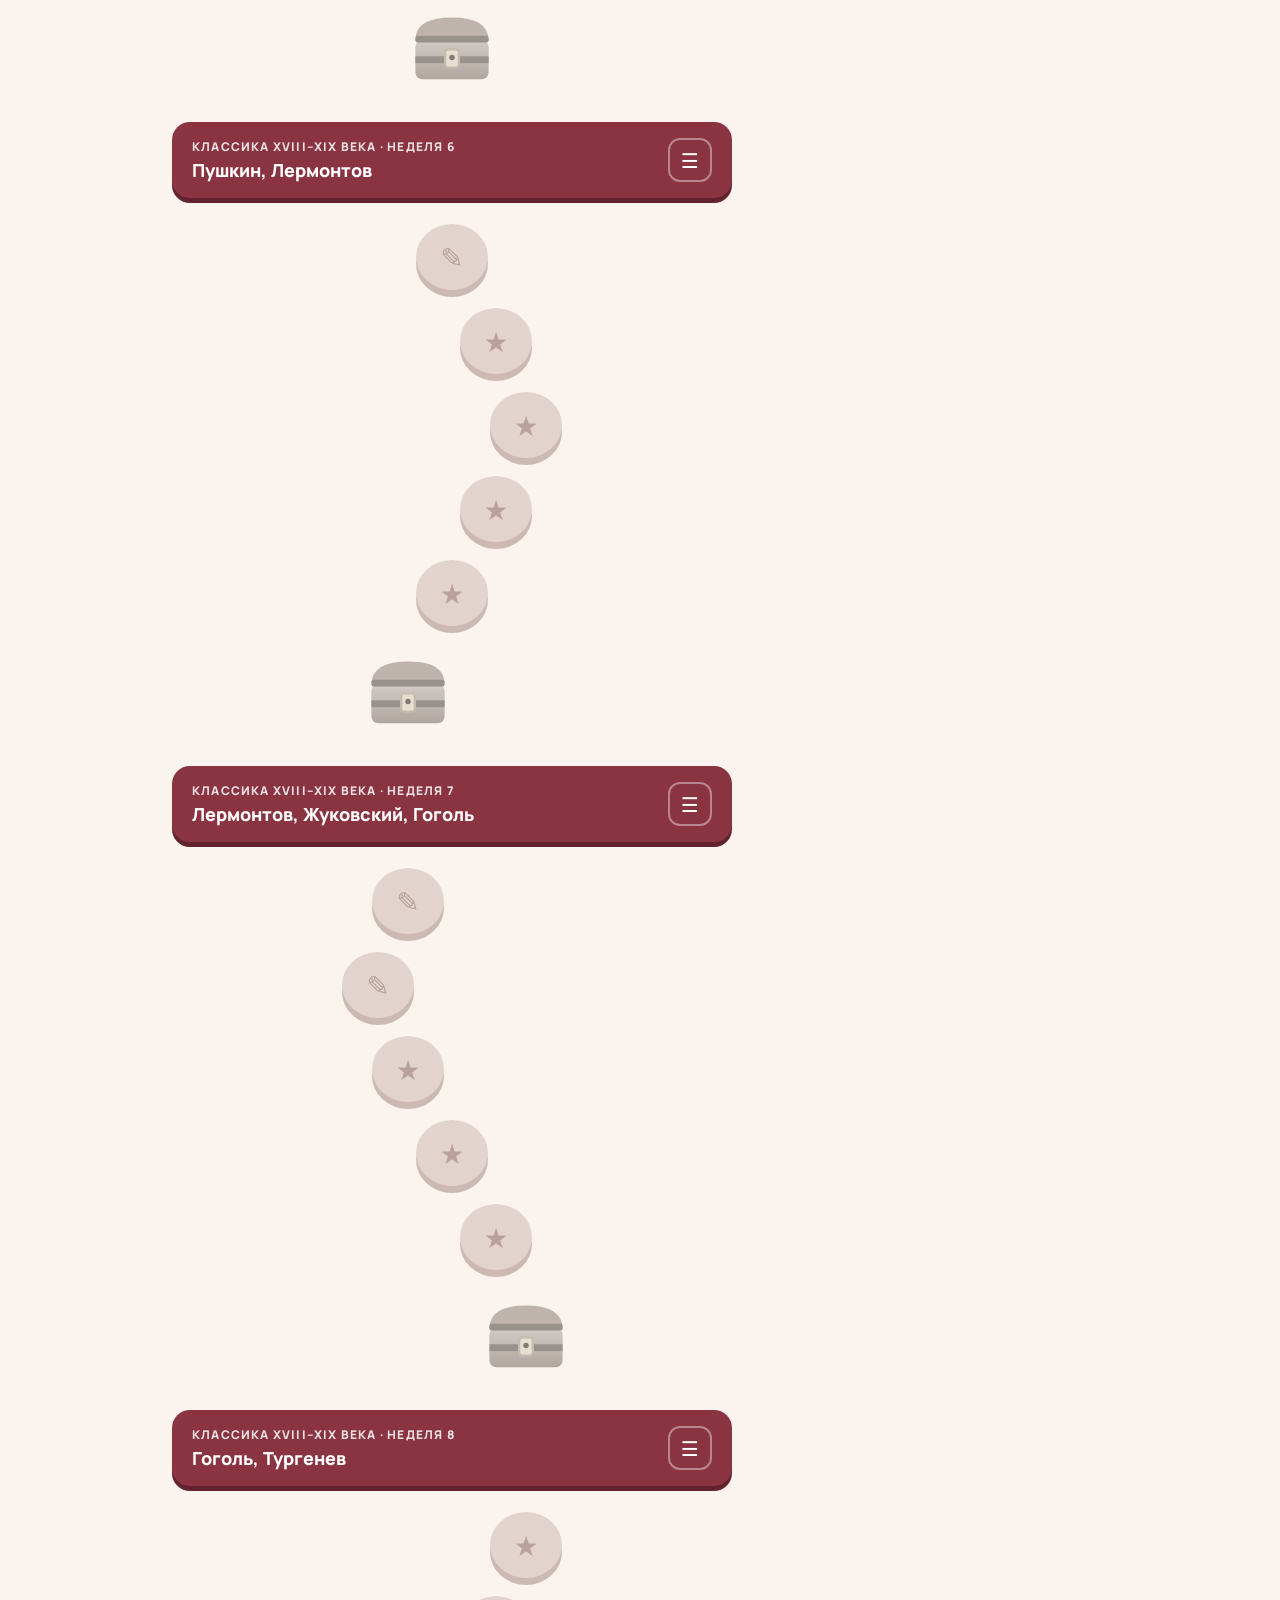
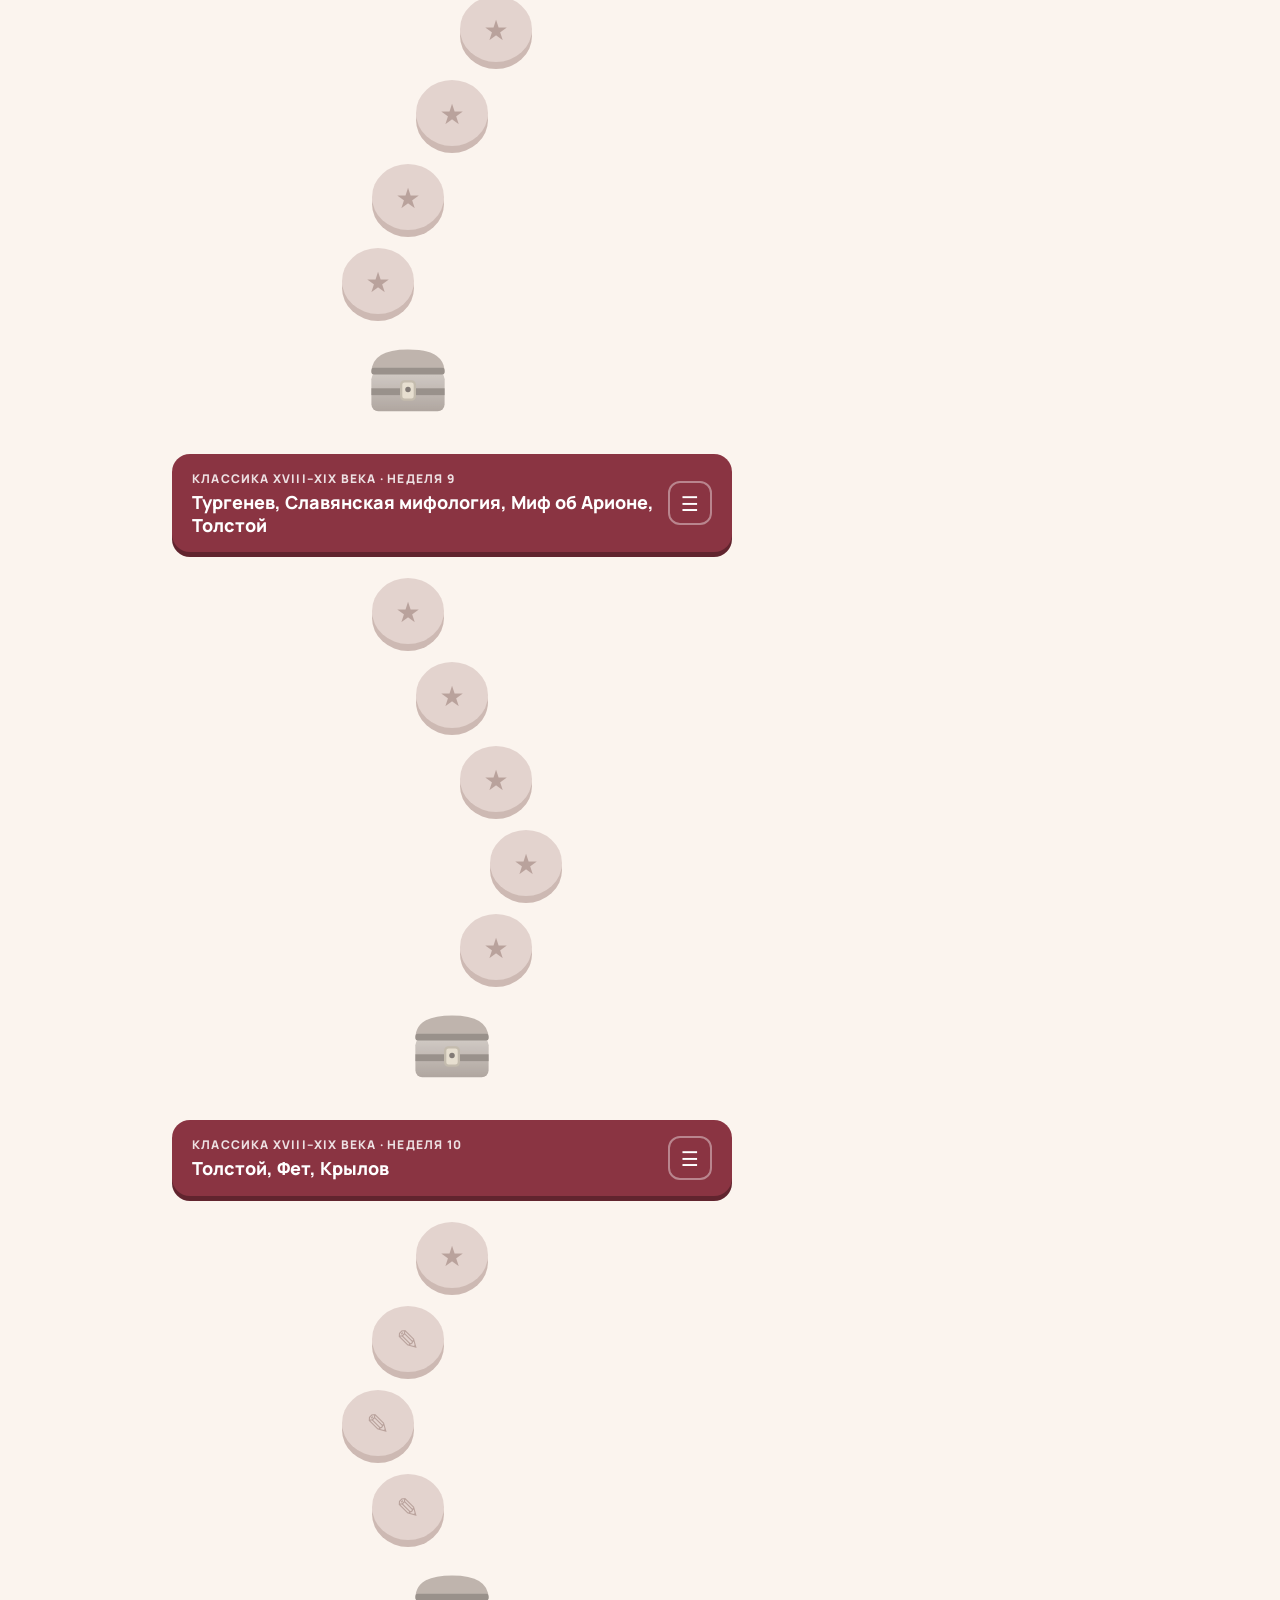
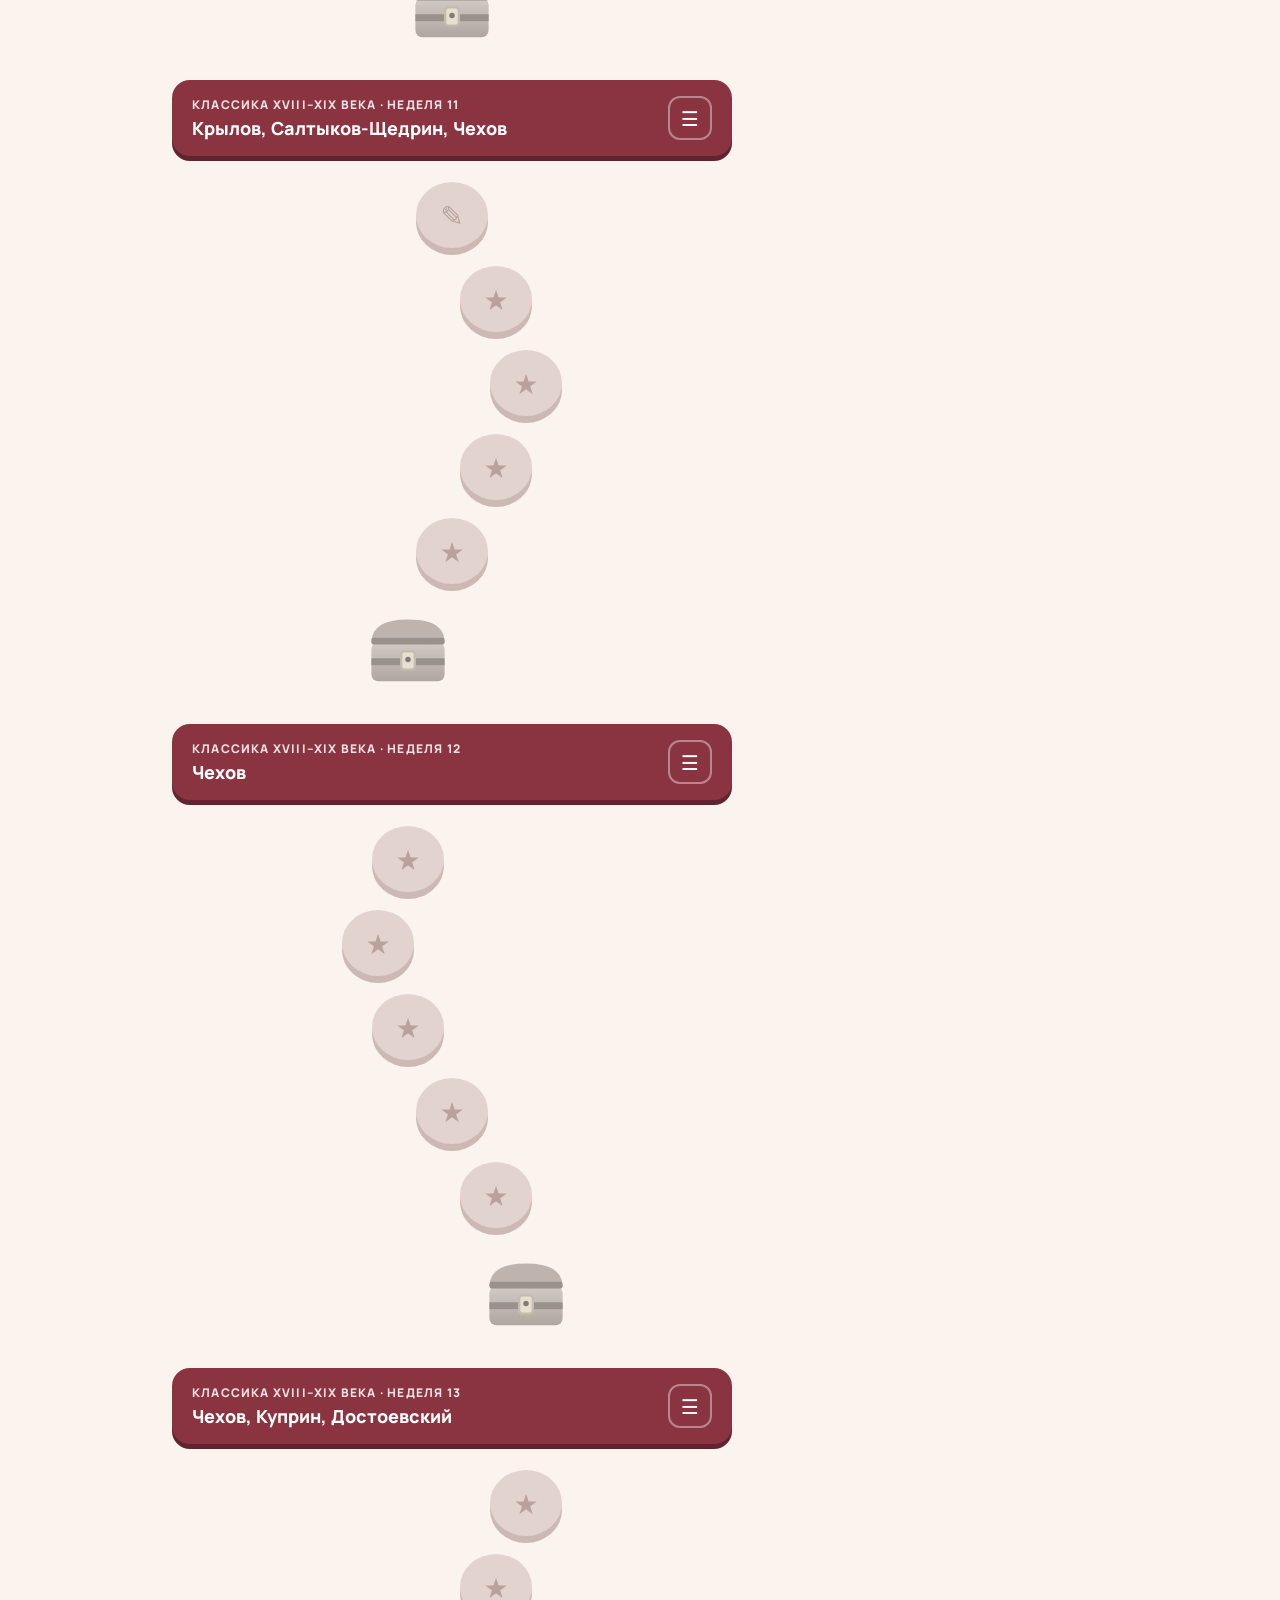
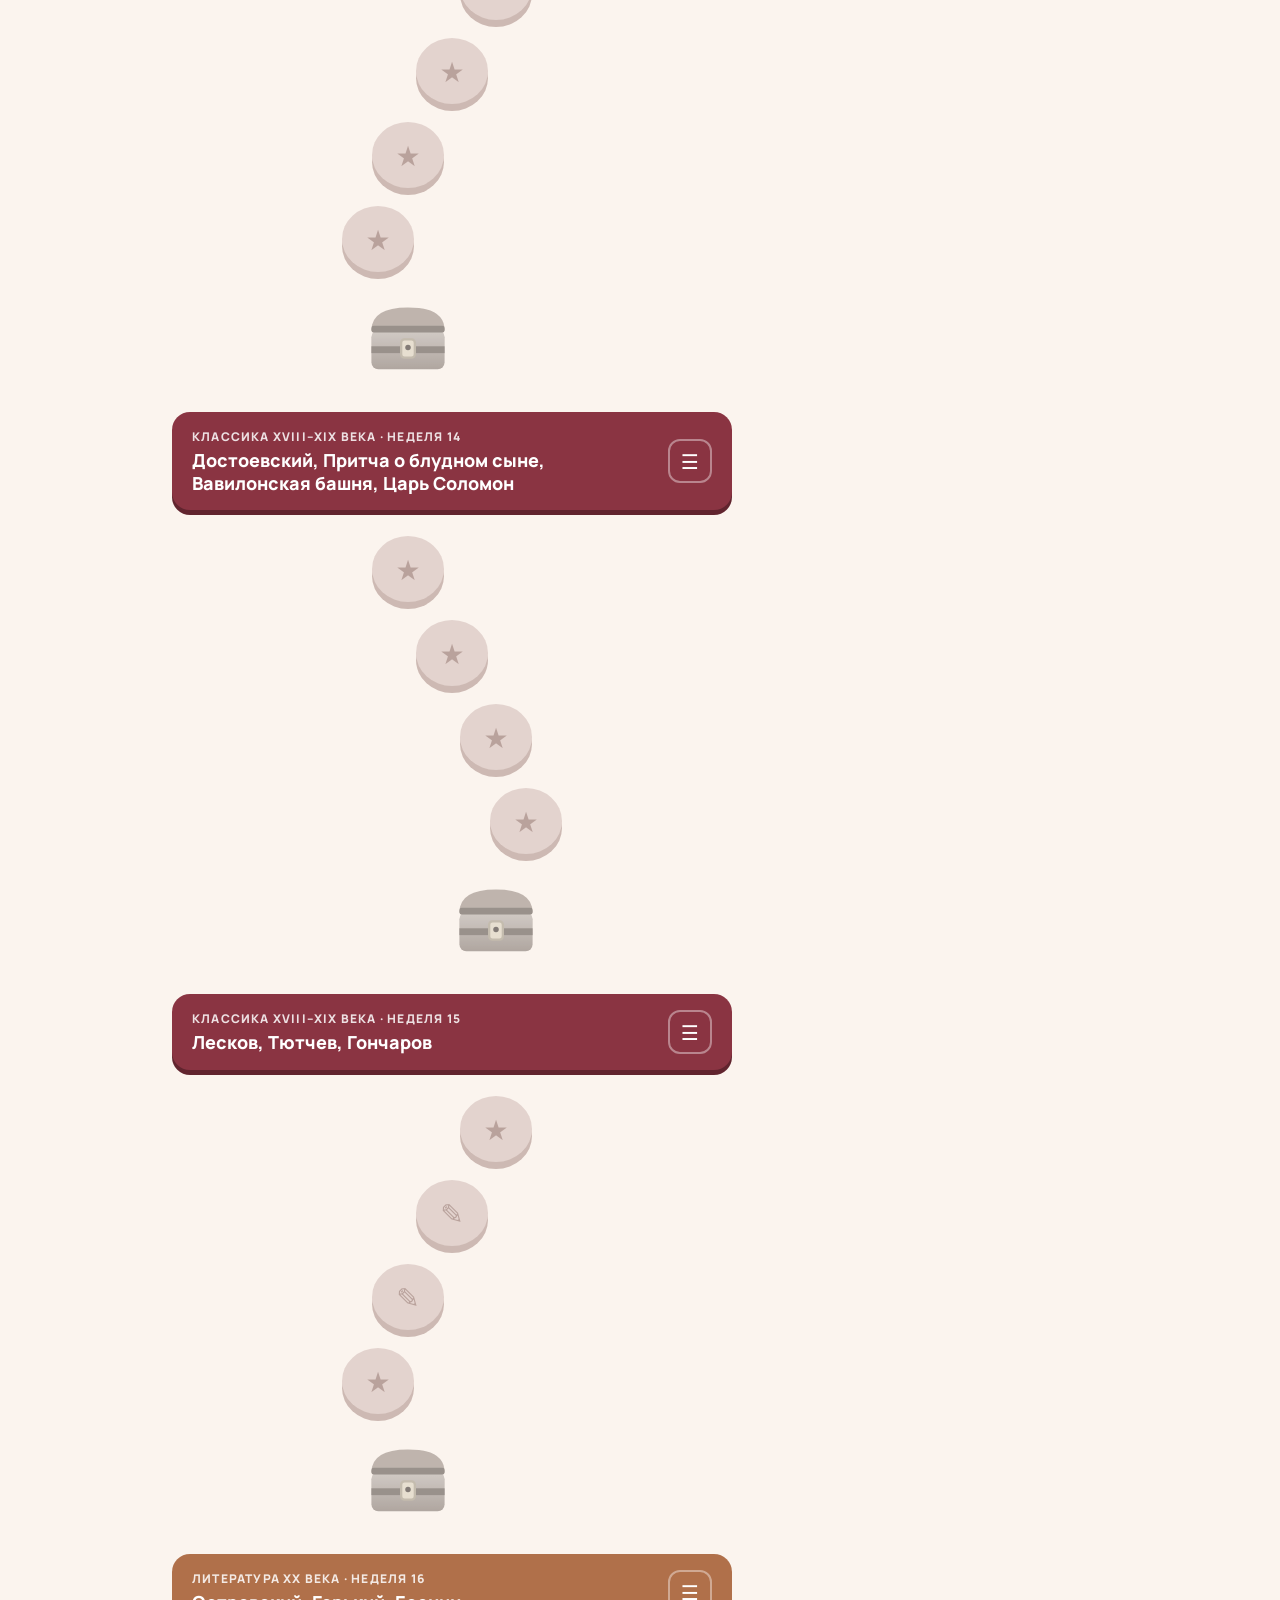
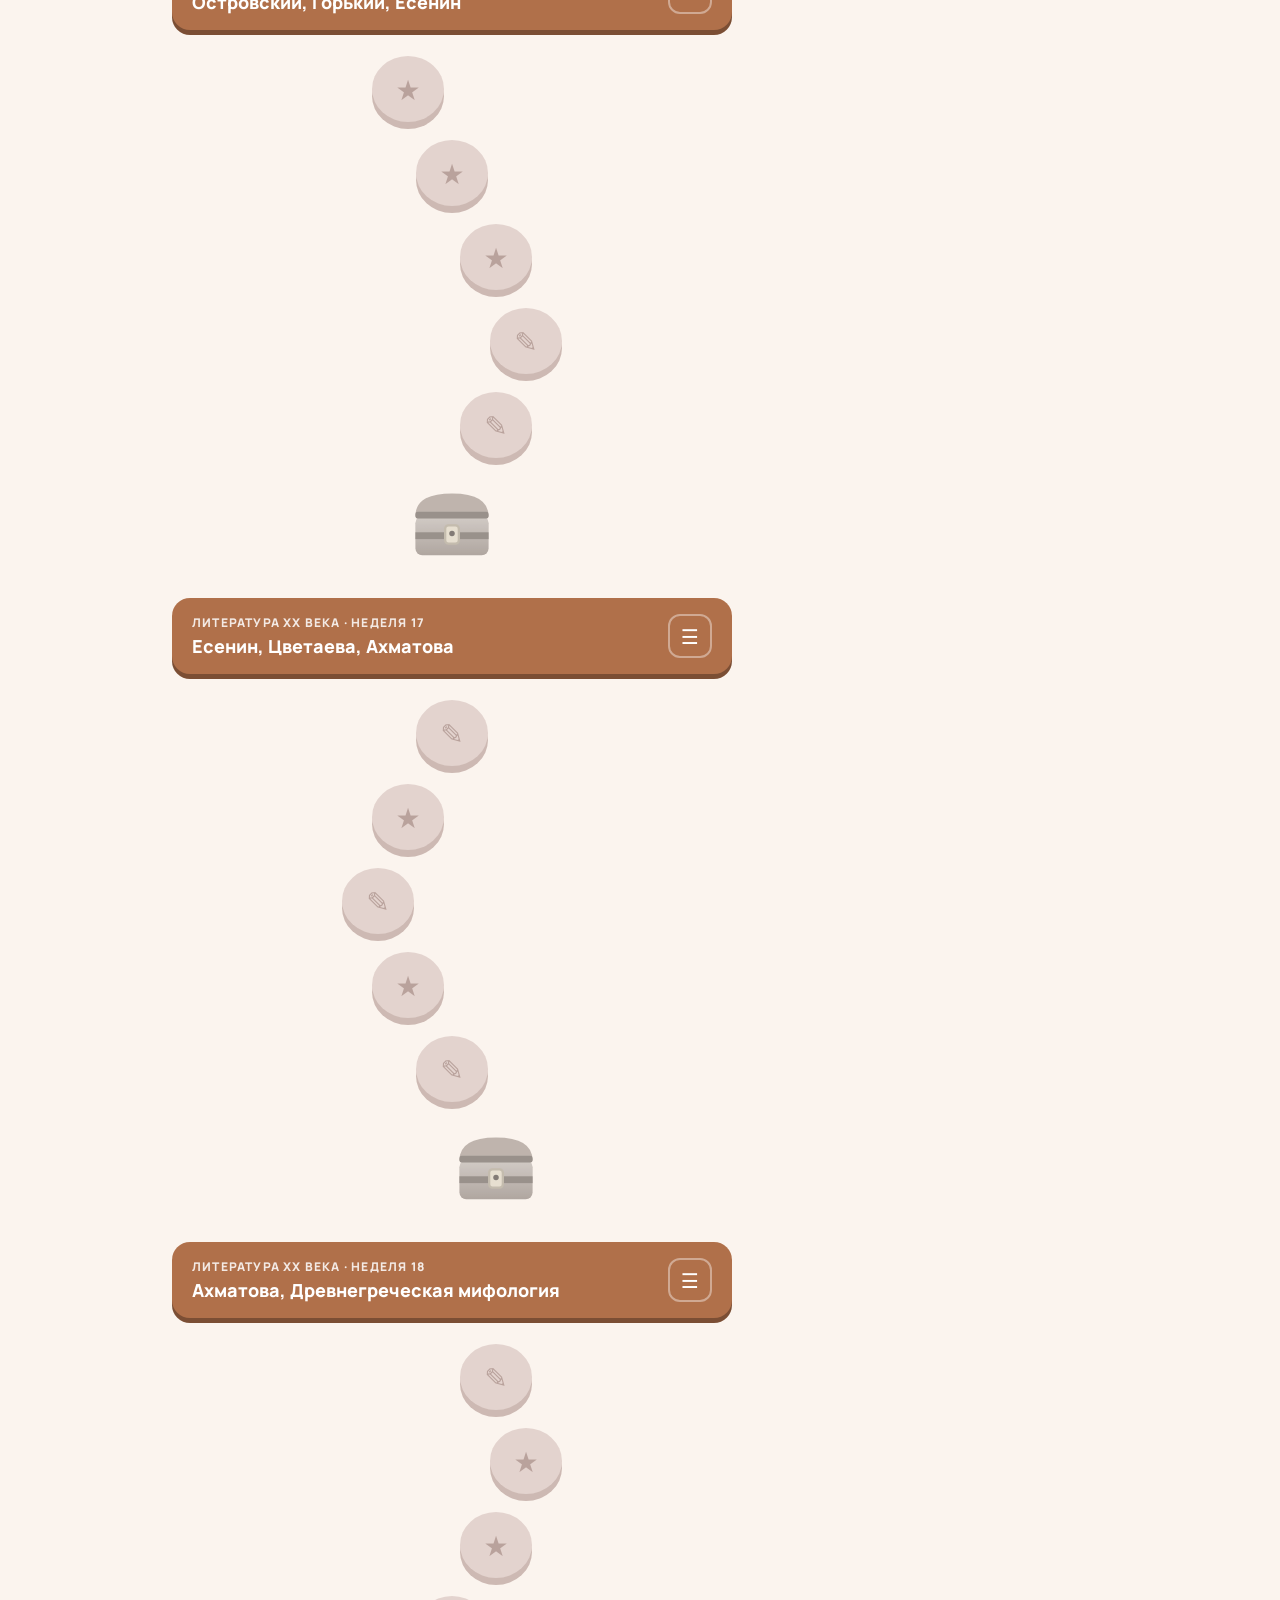
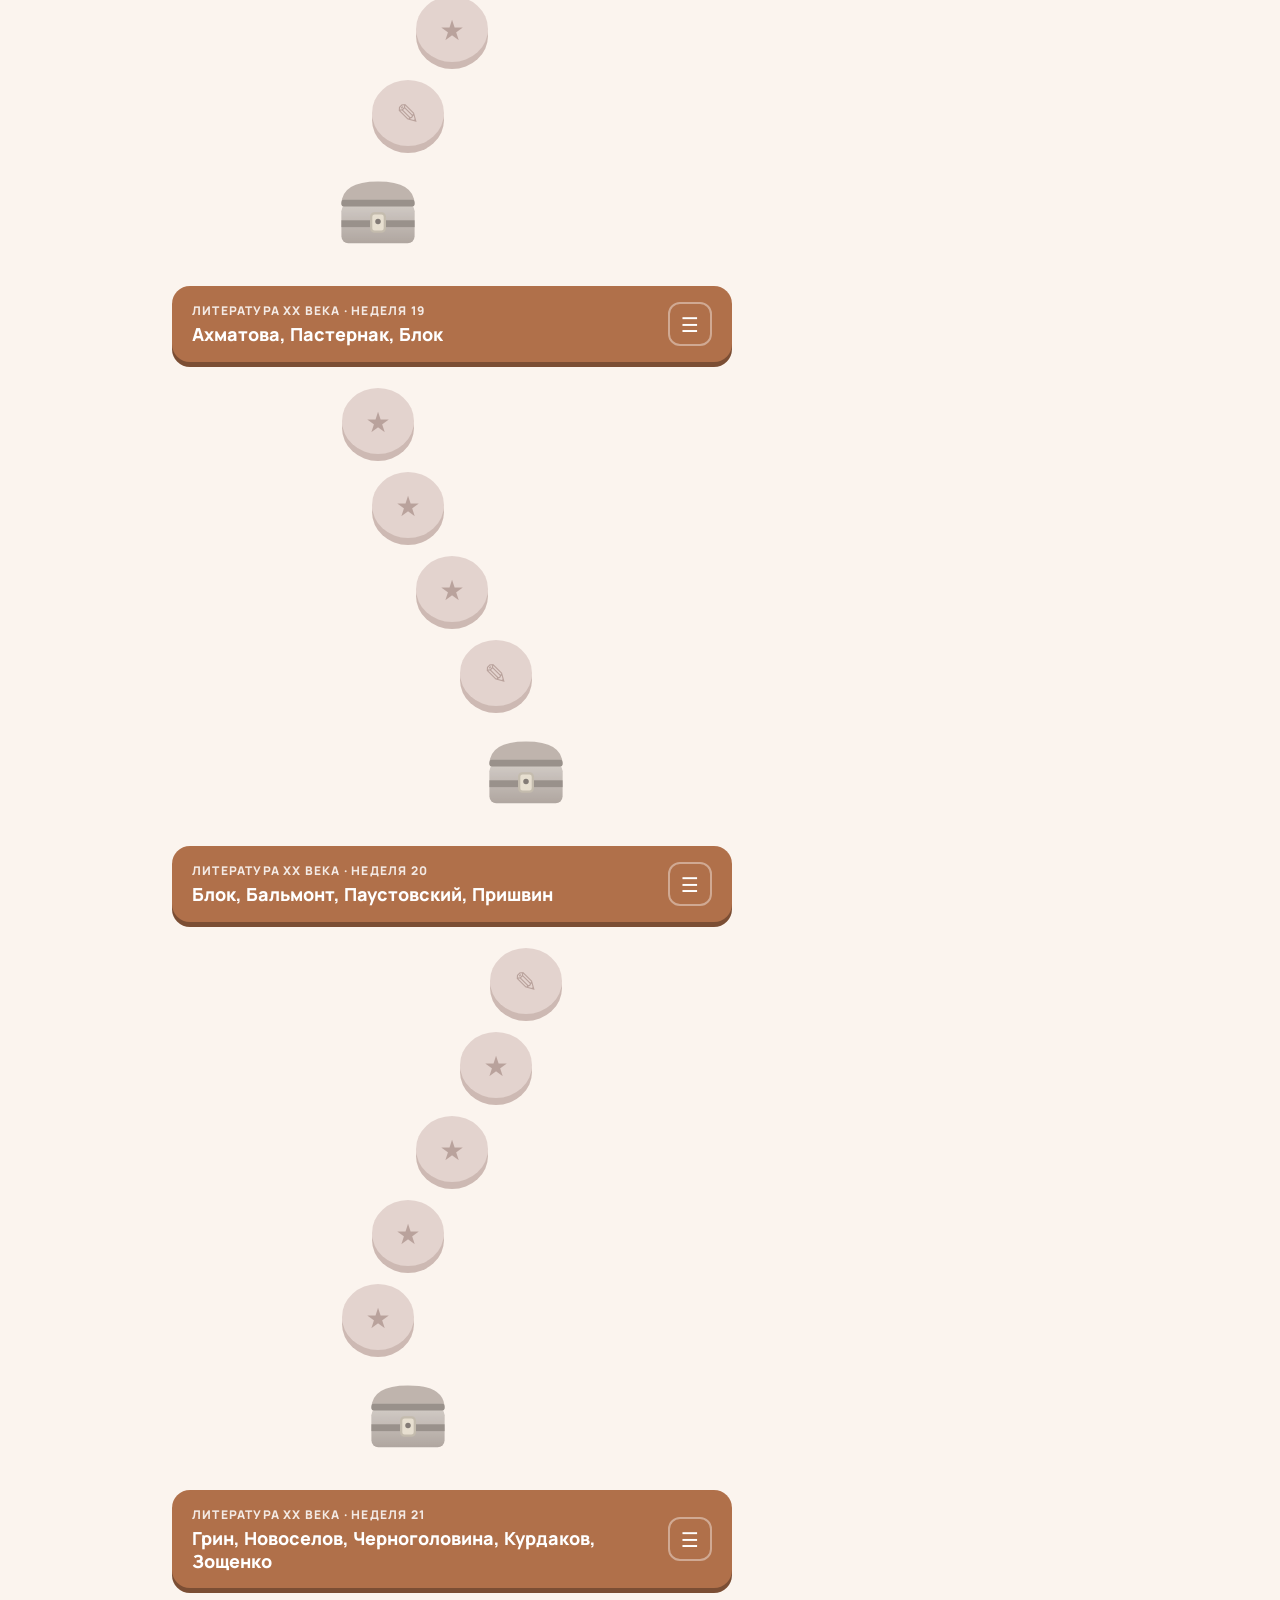
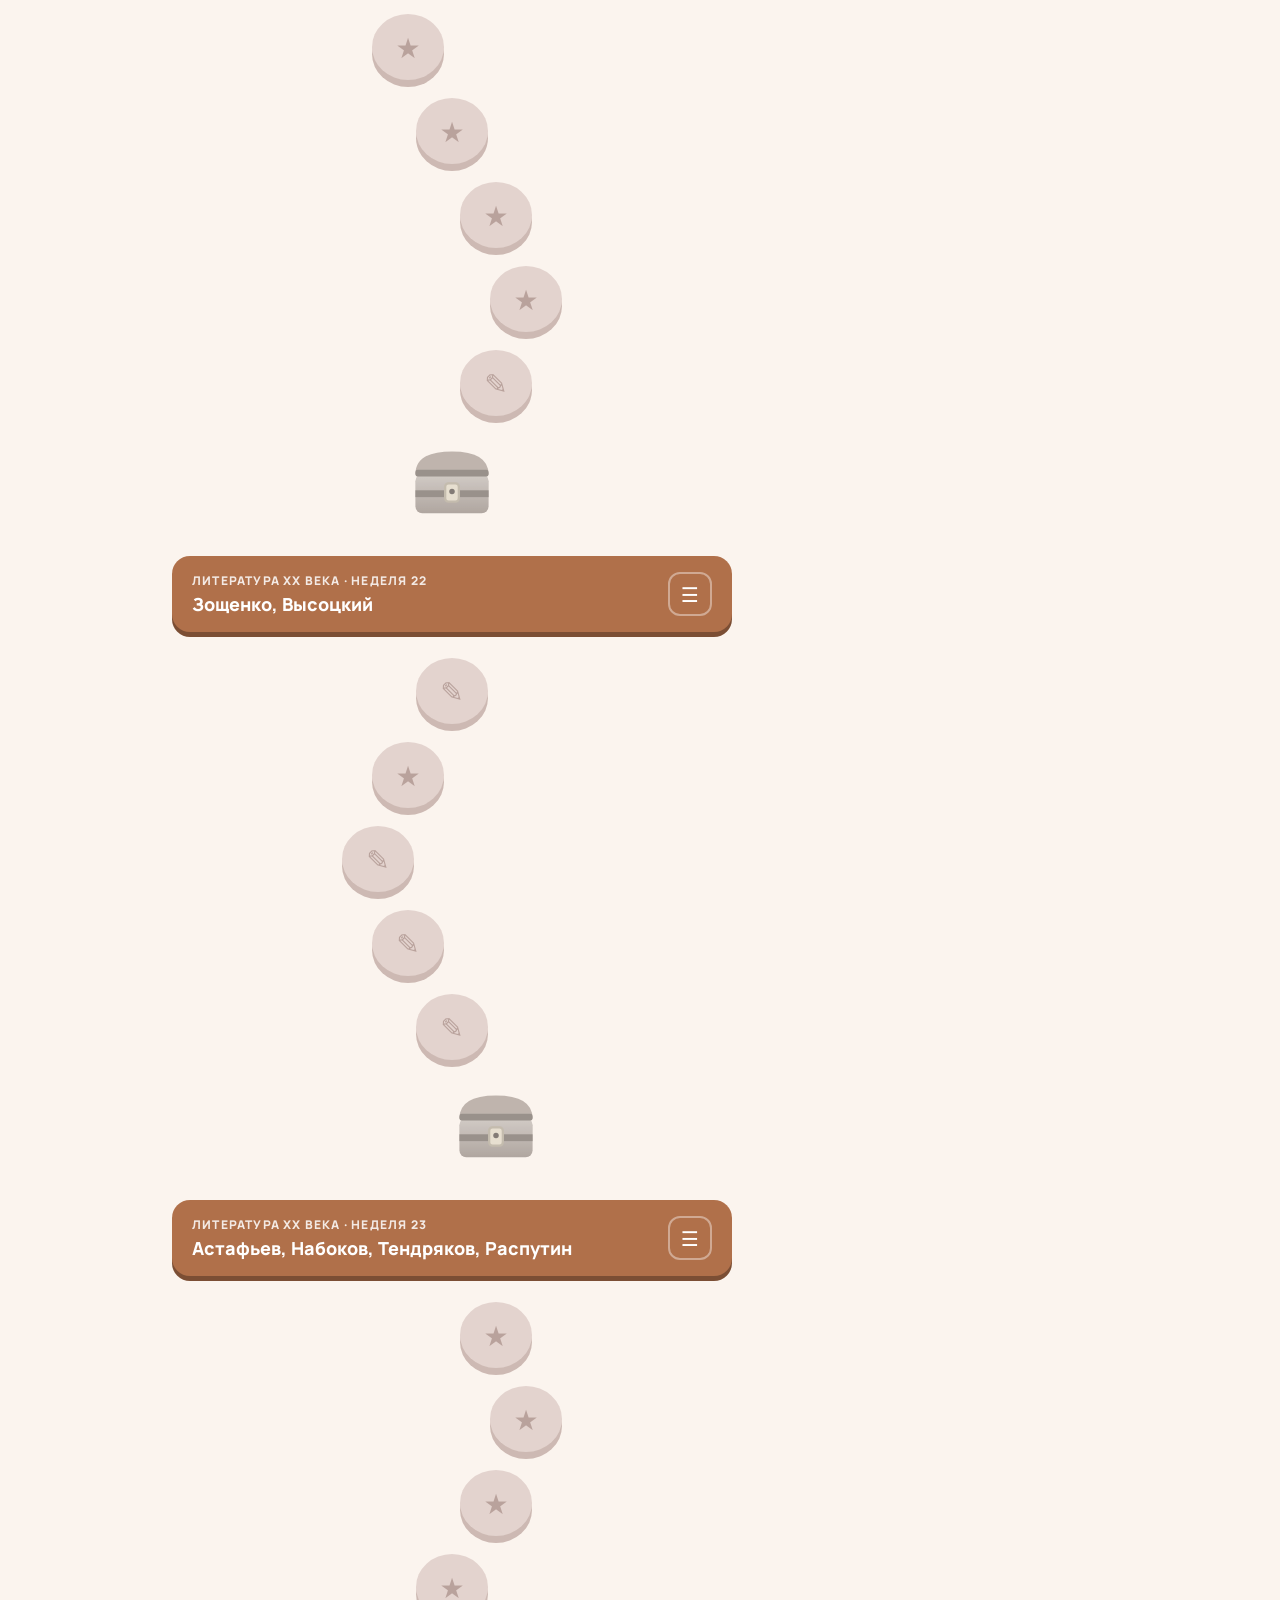
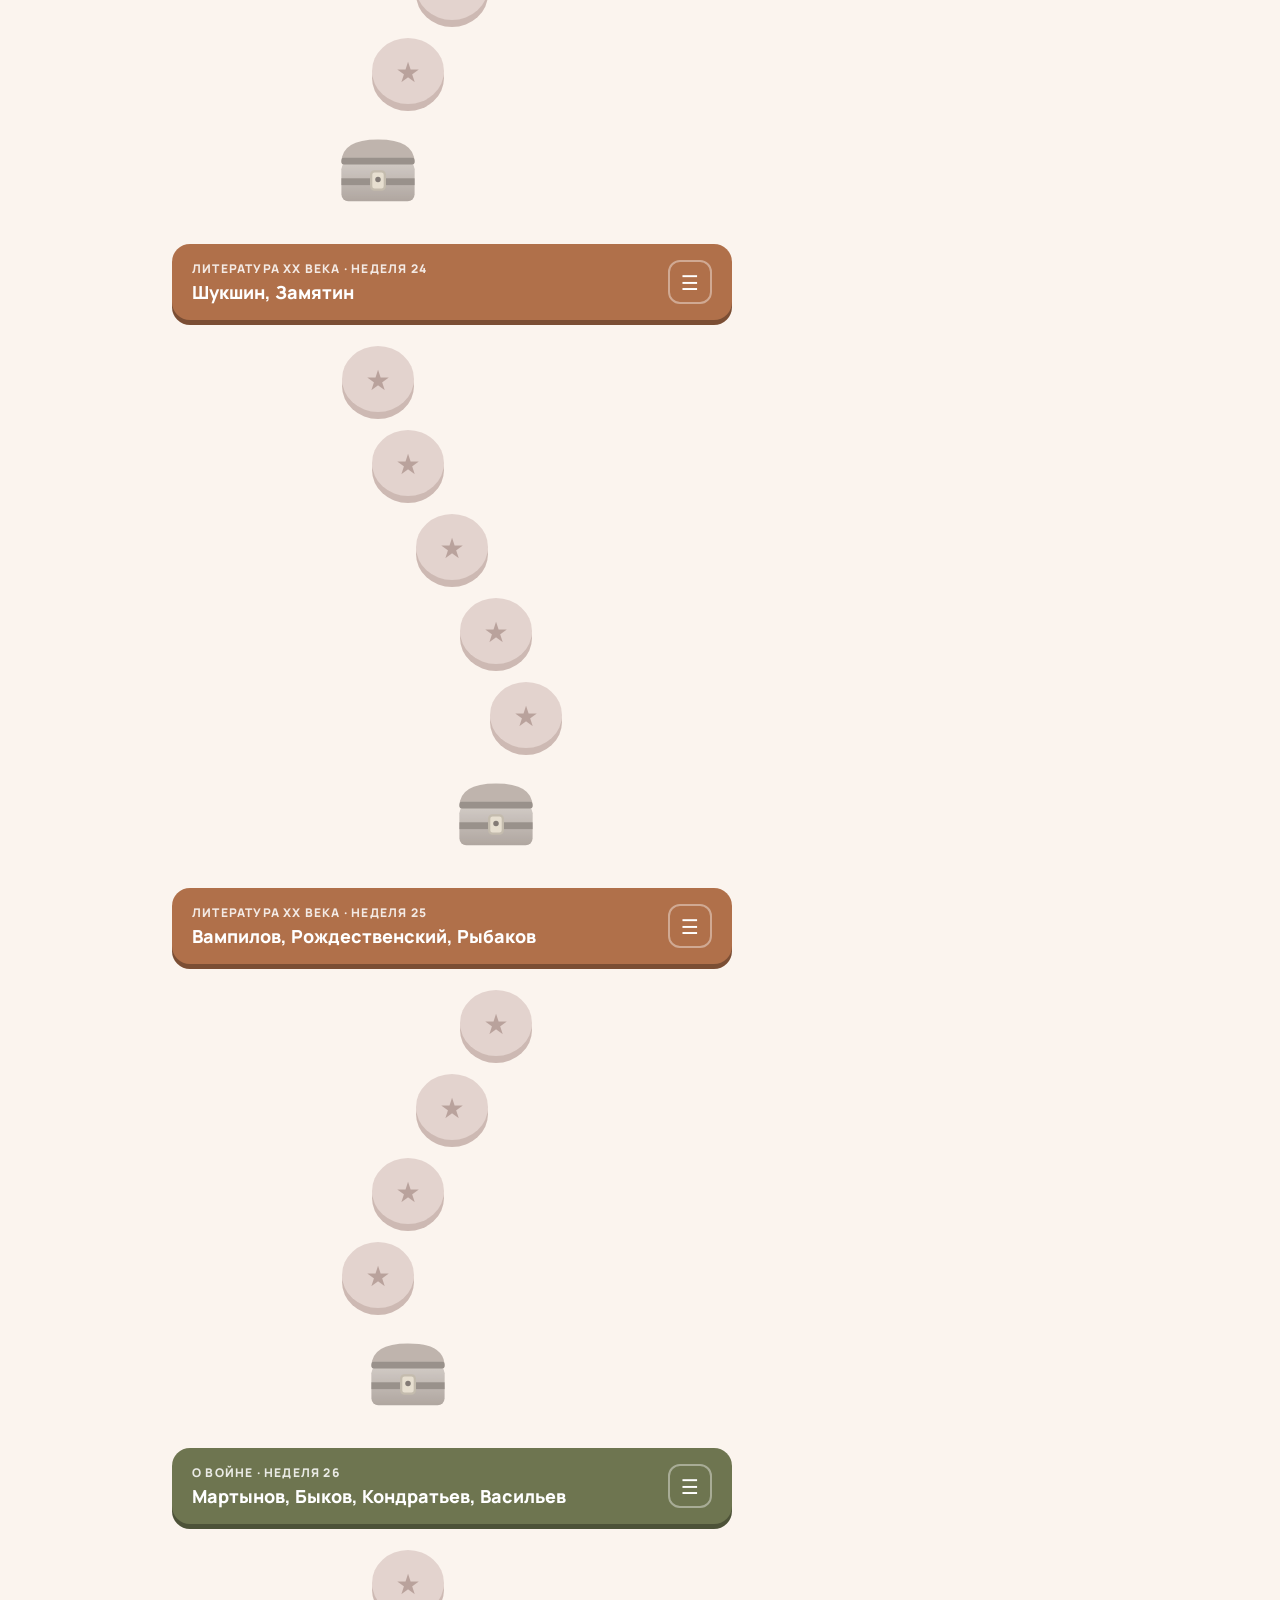
